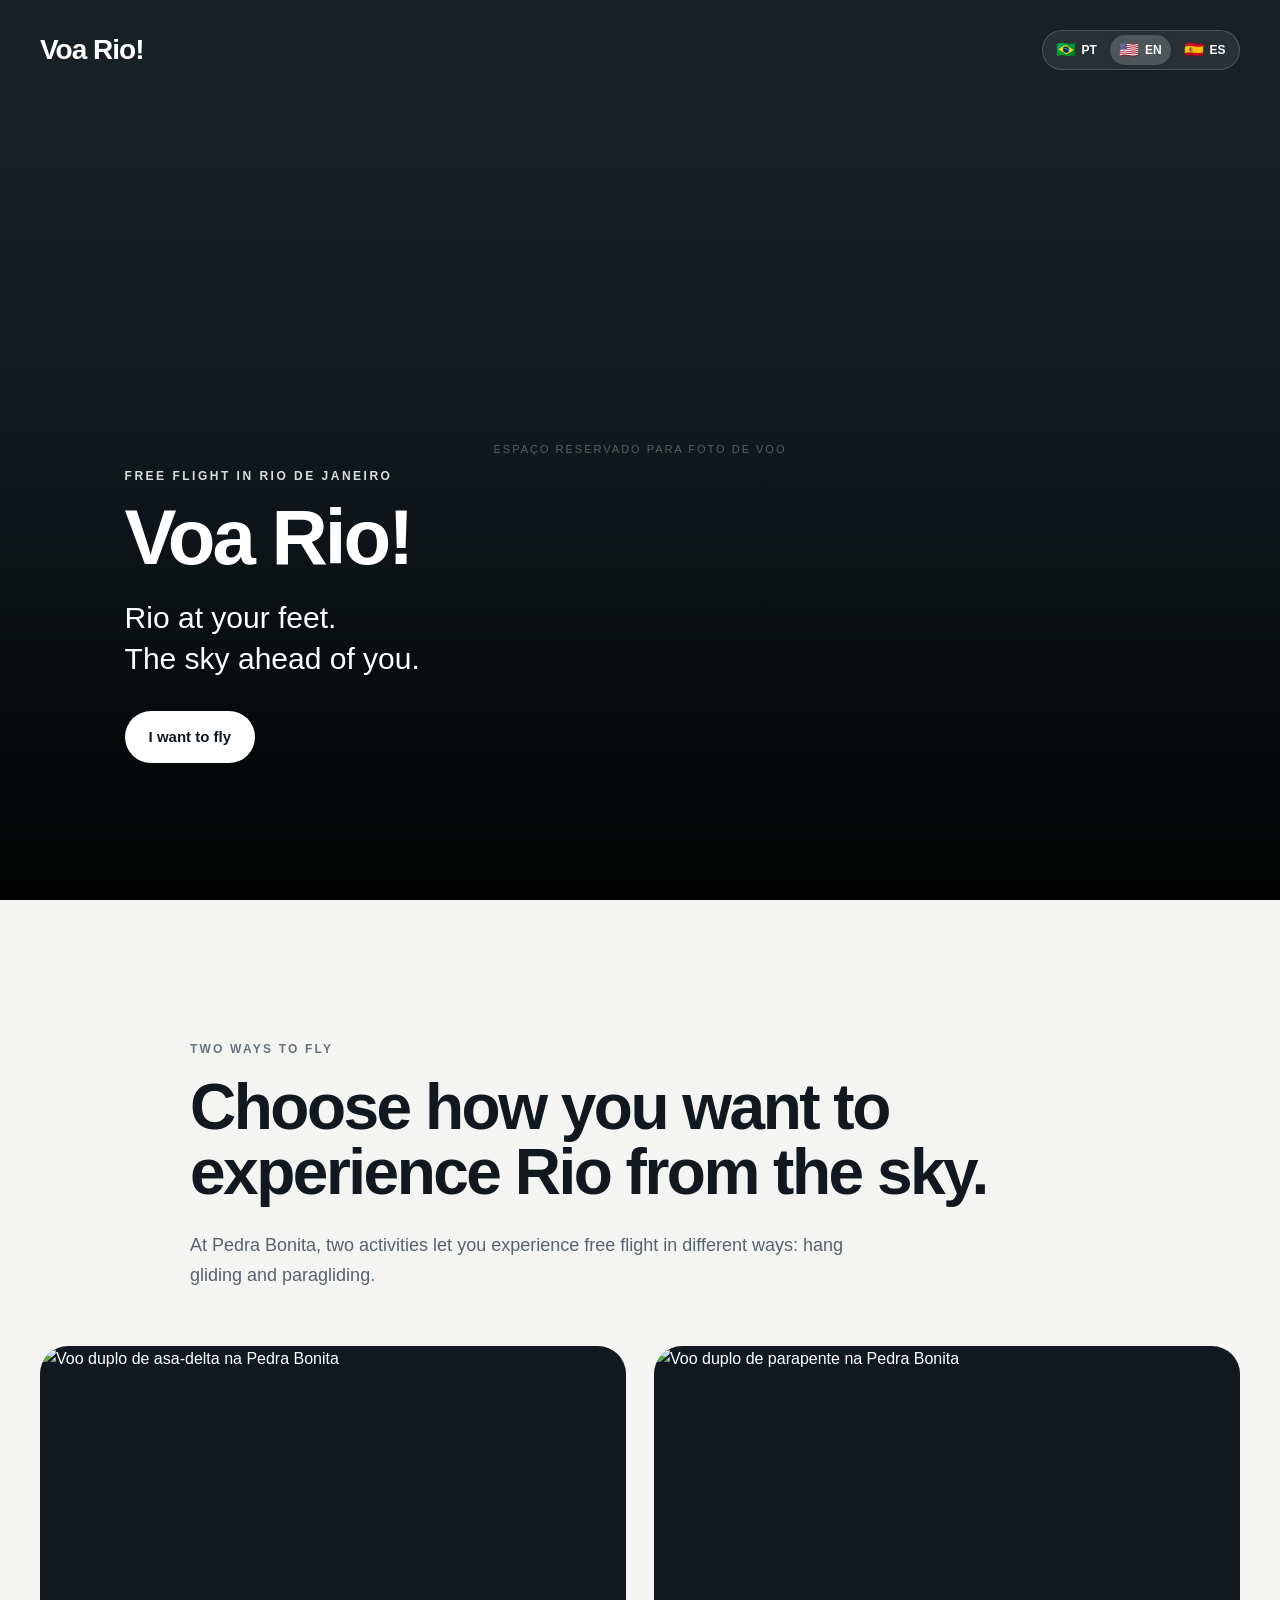
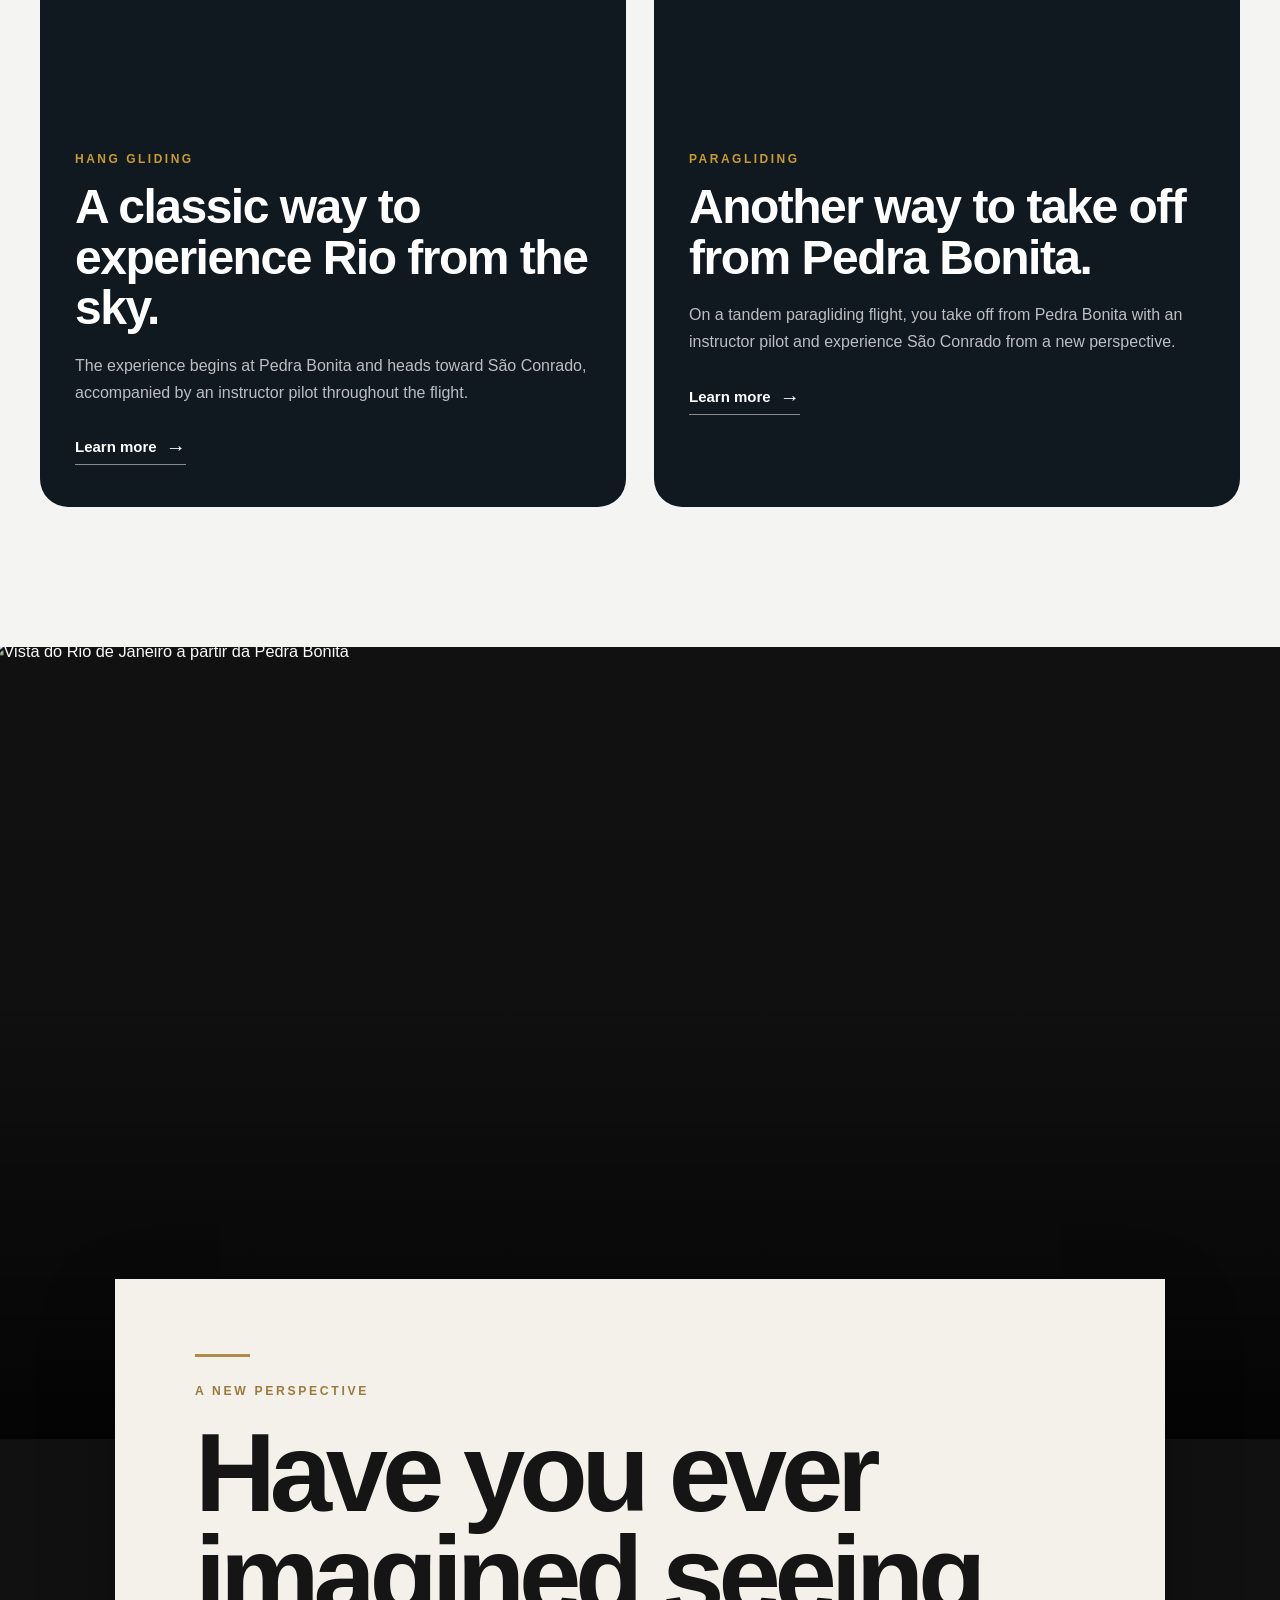
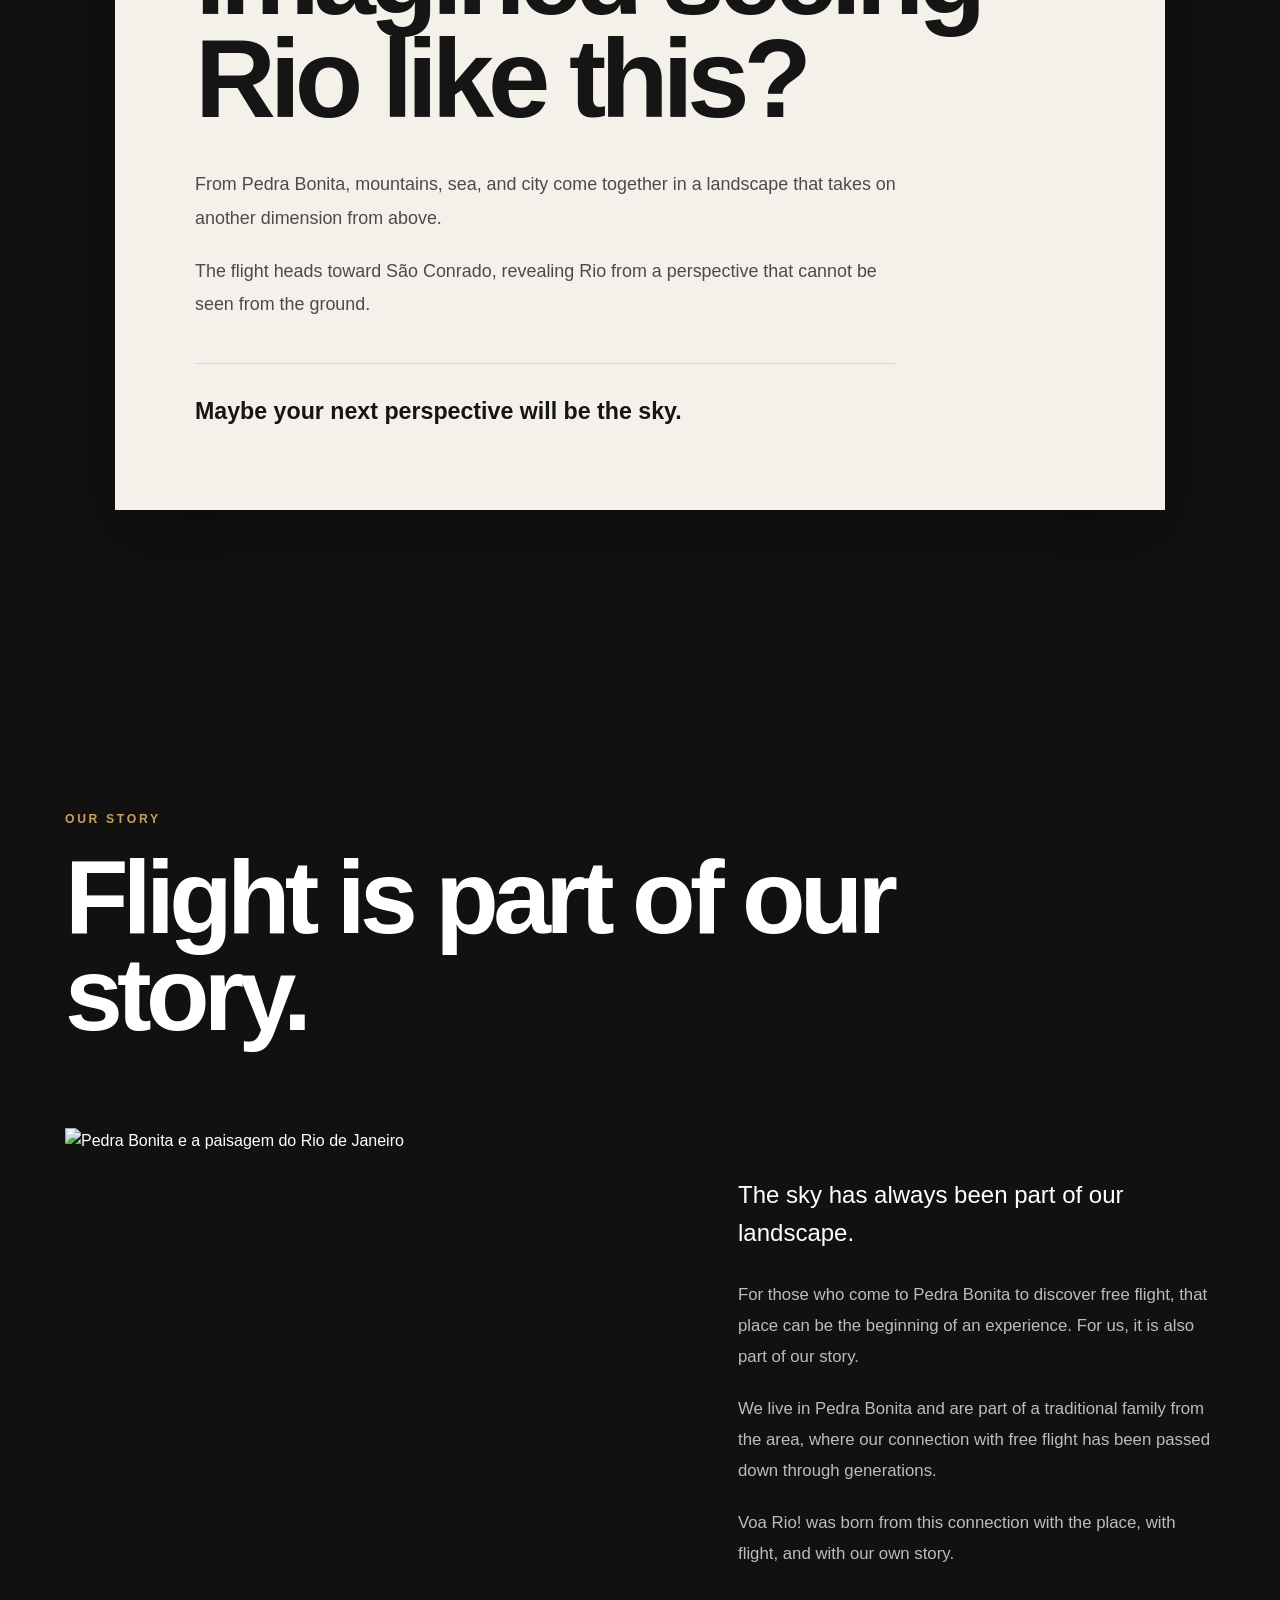
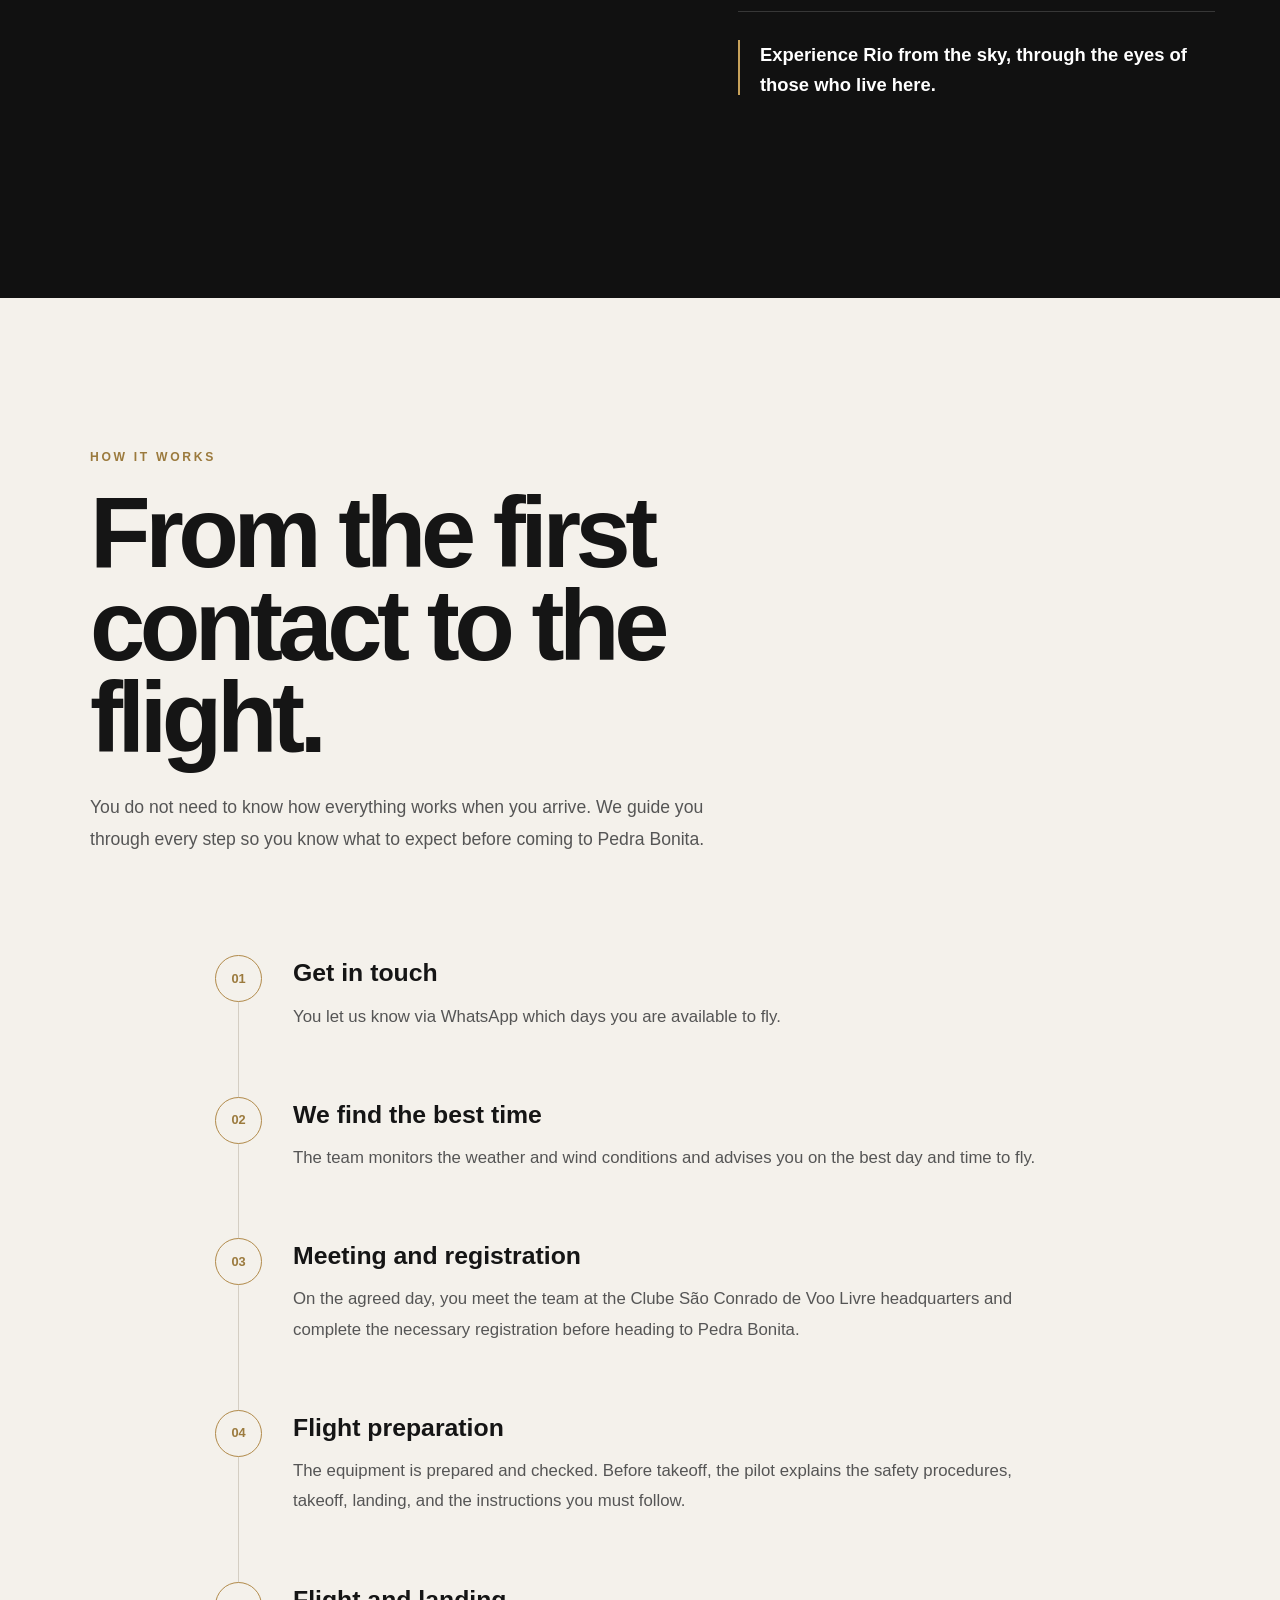
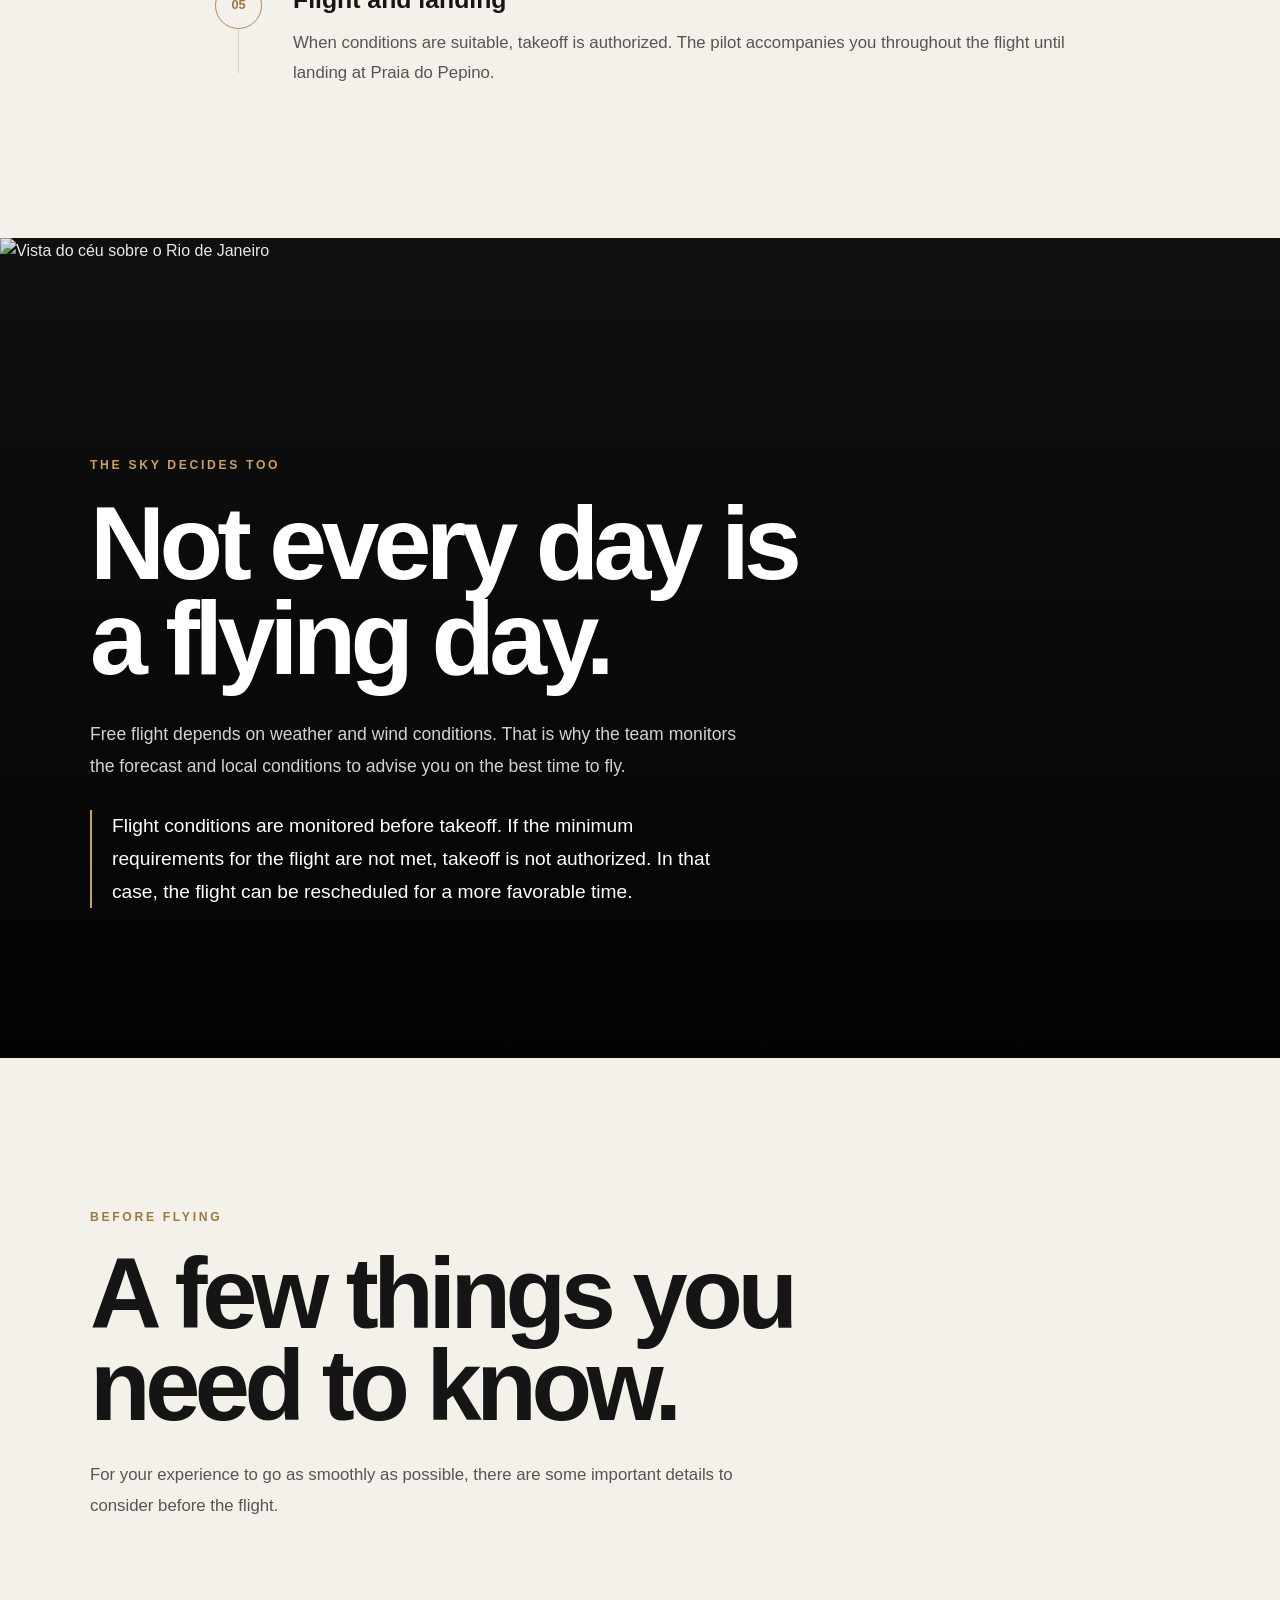
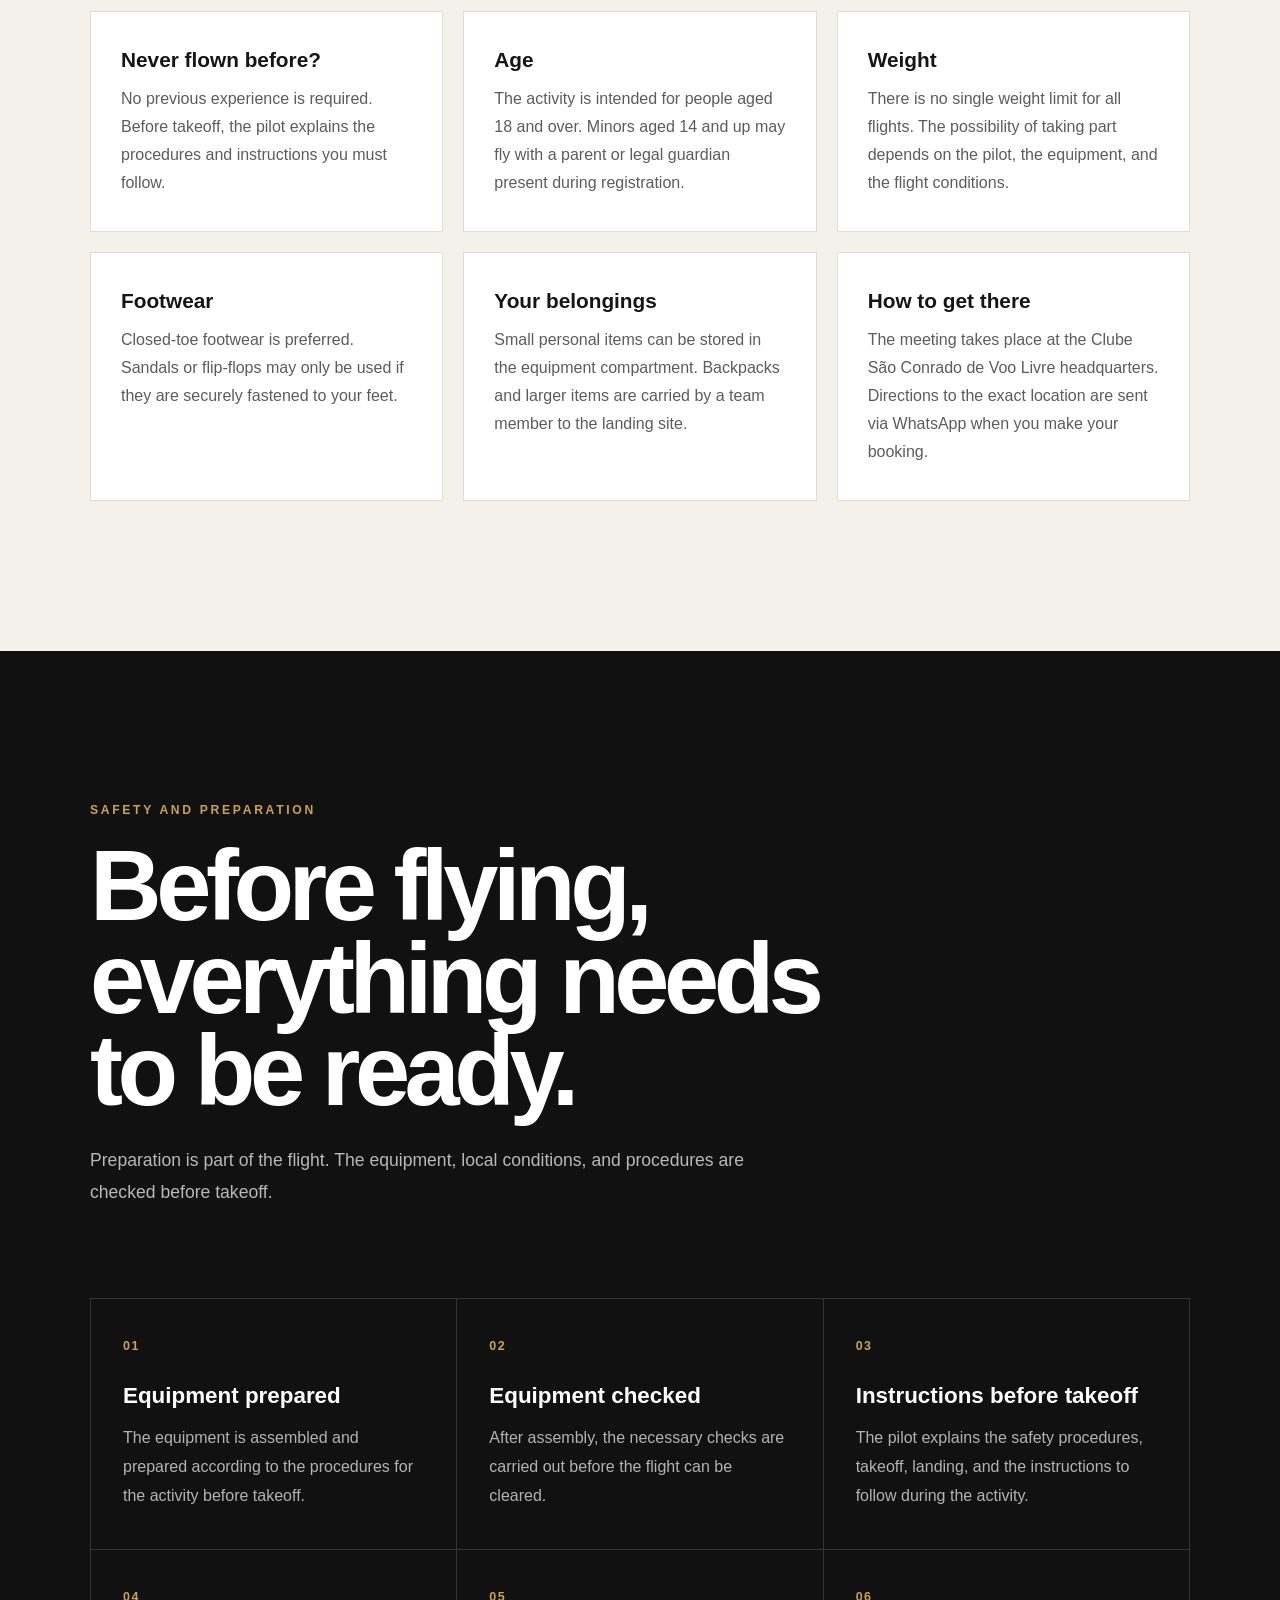
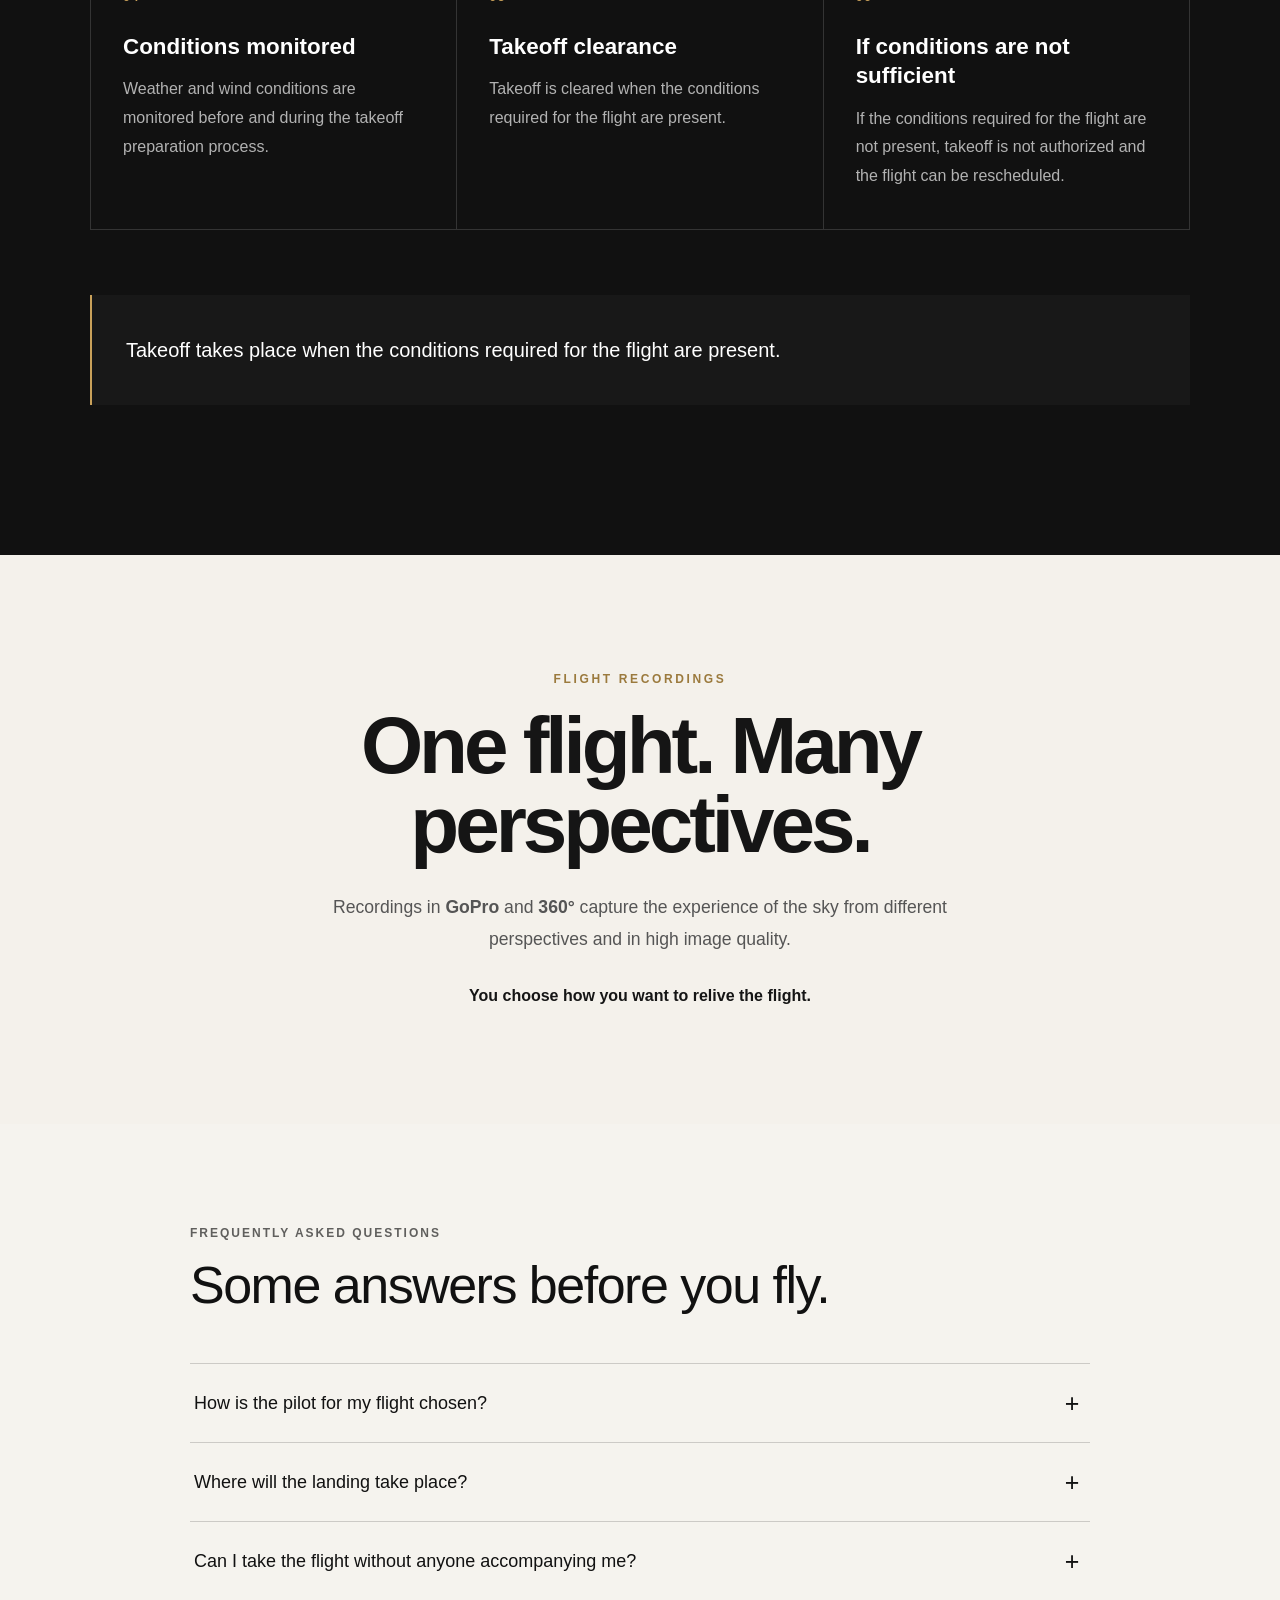
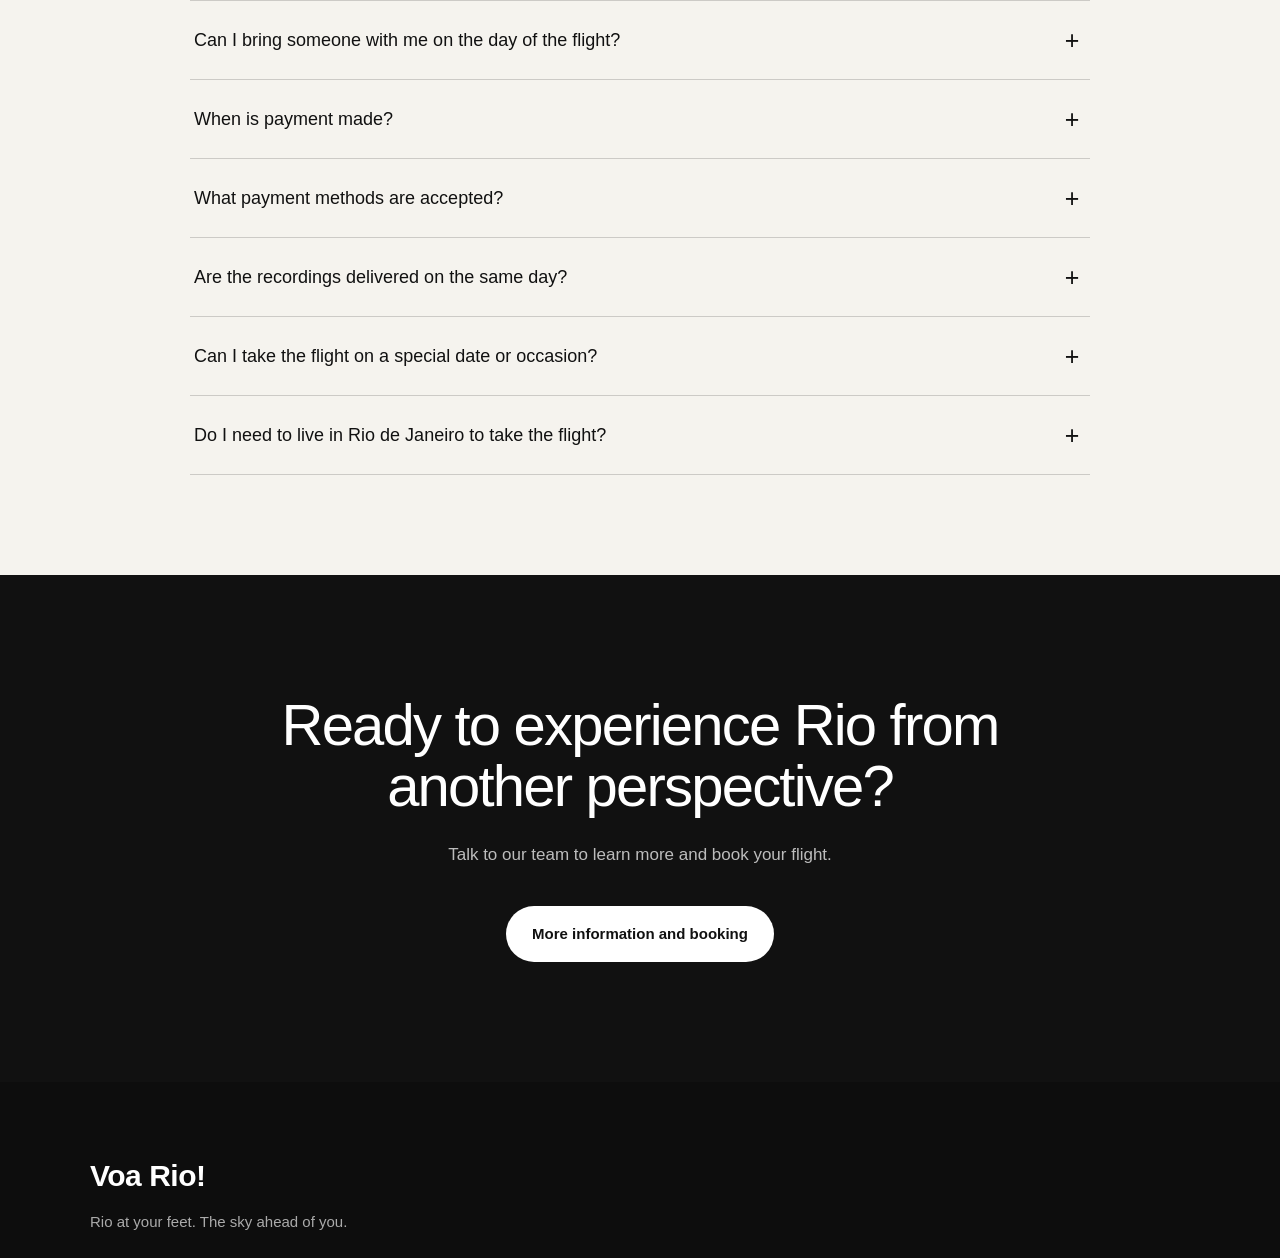
==== en/index.html @ d5f86209 "Rename index.html to en/index.html" ====
<!DOCTYPE html>

<html lang="en">
<head>
<meta charset="utf-8"/>
<meta content="width=device-width, initial-scale=1.0" name="viewport"/>
<meta content="Voa Rio! — Rio at your feet. The sky ahead of you." name="description"/>
<meta content="#0b1118" name="theme-color"/>
<title>Voa Rio! | Rio at your feet. The sky ahead of you.</title>
<link href="../style.css" rel="stylesheet"/>
</head>
<body>
<!-- ==============================
         CABEÇALHO
    ============================== -->
<header class="cabecalho">
<div class="cabecalho-conteudo">
<a class="logo" href="#inicio">
        Voa Rio!
    </a>
<div class="seletor-idioma">
<button data-idioma="pt" type="button">
<span class="bandeira">🇧🇷</span>
<span>PT</span>
</button>
<button data-idioma="en" type="button">
<span class="bandeira">🇺🇸</span>
<span>EN</span>
</button>
<button data-idioma="es" type="button">
<span class="bandeira">🇪🇸</span>
<span>ES</span>
</button>
</div>
</div>
</header>
<!-- ==============================
         ABERTURA
    ============================== -->
<main>
<section class="hero" id="inicio">
<div class="hero-conteudo">
<p class="hero-rotulo">
                    Free flight in Rio de Janeiro
                </p>
<h1 class="hero-titulo">
                    Voa Rio!
                </h1>
<p class="hero-slogan">
                    Rio at your feet.<br/>
                    The sky ahead of you.
                </p>
<a class="botao-hero" href="https://wa.me/5521975899356?text=Hello%21+I+have+some+questions+about+Voa+Rio%21+flights+and+would+like+to+learn+more+or+book+my+flight.">
                    I want to fly
                </a>
</div>
</section>
<!-- ==============================
             MODALIDADES
        ============================== -->
<section class="modalidades" id="modalidades">
<div class="modalidades-introducao">
<p class="modalidades-rotulo">
                    Two ways to fly
                </p>
<h2 class="modalidades-titulo">
                    Choose how you want to experience Rio from the sky.
                </h2>
<p class="modalidades-texto">
                    At Pedra Bonita, two activities let you experience free flight in different ways: hang gliding and paragliding.
                </p>
</div>
<div class="modalidades-lista">
<!-- ==========================
                     CARD ASA-DELTA
                =========================== -->
<article class="modalidade modalidade-asa">
<div class="modalidade-imagem">
<img alt="Voo duplo de asa-delta na Pedra Bonita" src="../asa-delta.jpg"/>
</div>
<div class="modalidade-conteudo">
<p class="modalidade-rotulo">
                            Hang gliding
                        </p>
<h3>
                            A classic way to experience Rio from the sky.
                        </h3>
<p>
                            The experience begins at Pedra Bonita and heads toward São Conrado, accompanied by an instructor pilot throughout the flight.
                        </p>
<a class="modalidade-link" href="asa-delta.html">
                            Learn more
                            <span>→</span>
</a>
</div>
</article>
<!-- ==========================
                     CARD PARAPENTE
                =========================== -->
<article class="modalidade modalidade-parapente">
<div class="modalidade-imagem">
<img alt="Voo duplo de parapente na Pedra Bonita" src="../parapente.jpg"/>
</div>
<div class="modalidade-conteudo">
<p class="modalidade-rotulo">
                            Paragliding
                        </p>
<h3>
                            Another way to take off from Pedra Bonita.
                        </h3>
<p>
                            On a tandem paragliding flight, you take off from Pedra Bonita with an instructor pilot and experience São Conrado from a new perspective.
                        </p>
<a class="modalidade-link" href="parapente.html">
                            Learn more
                            <span>→</span>
</a>
</div>
</article>
</div>
</section>
<!-- ==============================
             ESTILO — MODALIDADES
        ============================== -->
</main>
<!-- BLOCO 3 — UMA NOVA PERSPECTIVA -->
<section class="perspectiva" id="perspectiva">
<div class="perspectiva-imagem">
<img alt="Vista do Rio de Janeiro a partir da Pedra Bonita" src="../perspectiva.jpg"/>
</div>
<div class="perspectiva-conteudo">
<div class="perspectiva-linha"></div>
<span class="perspectiva-rotulo">
      A new perspective
    </span>
<h2 class="perspectiva-titulo">
      Have you ever imagined seeing Rio like this?
    </h2>
<p class="perspectiva-texto">
      From Pedra Bonita, mountains, sea, and city come together in a landscape that takes on another dimension from above.
    </p>
<p class="perspectiva-texto">
      The flight heads toward São Conrado, revealing Rio from a perspective that cannot be seen from the ground.
    </p>
<p class="perspectiva-destaque">
      Maybe your next perspective will be the sky.
    </p>
</div>
</section>
<!-- BLOCO 4 — NOSSA HISTÓRIA -->
<section class="historia" id="historia">
<div class="historia-conteudo">
<div class="historia-topo">
<span class="historia-rotulo">
        Our story
      </span>
<h2 class="historia-titulo">
        Flight is part of our story.
      </h2>
</div>
<div class="historia-corpo">
<div class="historia-imagem">
<img alt="Pedra Bonita e a paisagem do Rio de Janeiro" src="../historia.jpg"/>
</div>
<div class="historia-texto">
<p class="historia-abertura">
          The sky has always been part of our landscape.
        </p>
<p class="historia-paragrafo">
          For those who come to Pedra Bonita to discover free flight, that place can be the beginning of an experience. For us, it is also part of our story.
        </p>
<p class="historia-paragrafo">
          We live in Pedra Bonita and are part of a traditional family from the area, where our connection with free flight has been passed down through generations.
        </p>
<p class="historia-paragrafo">
          Voa Rio! was born from this connection with the place, with flight, and with our own story.
        </p>
<p class="historia-assinatura">
          Experience Rio from the sky, through the eyes of those who live here.
        </p>
</div>
</div>
</div>
</section>
<!-- BLOCO 5 — COMO FUNCIONA -->
<section class="processo" id="como-funciona">
<div class="processo-conteudo">
<div class="processo-topo">
<span class="processo-rotulo">
        How it works
      </span>
<h2 class="processo-titulo">
        From the first contact to the flight.
      </h2>
<p class="processo-introducao">
        You do not need to know how everything works when you arrive. We guide you through every step so you know what to expect before coming to Pedra Bonita.
      </p>
</div>
<div class="processo-lista">
<div class="processo-etapa">
<div class="processo-numero">
          01
        </div>
<div>
<h3 class="processo-etapa-titulo">
            Get in touch
          </h3>
<p class="processo-etapa-texto">
            You let us know via WhatsApp which days you are available to fly.
          </p>
</div>
</div>
<div class="processo-etapa">
<div class="processo-numero">
          02
        </div>
<div>
<h3 class="processo-etapa-titulo">
            We find the best time
          </h3>
<p class="processo-etapa-texto">
            The team monitors the weather and wind conditions and advises you on the best day and time to fly.
          </p>
</div>
</div>
<div class="processo-etapa">
<div class="processo-numero">
          03
        </div>
<div>
<h3 class="processo-etapa-titulo">
            Meeting and registration
          </h3>
<p class="processo-etapa-texto">
            On the agreed day, you meet the team at the Clube São Conrado de Voo Livre headquarters and complete the necessary registration before heading to Pedra Bonita.
          </p>
</div>
</div>
<div class="processo-etapa">
<div class="processo-numero">
          04
        </div>
<div>
<h3 class="processo-etapa-titulo">
            Flight preparation
          </h3>
<p class="processo-etapa-texto">
            The equipment is prepared and checked. Before takeoff, the pilot explains the safety procedures, takeoff, landing, and the instructions you must follow.
          </p>
</div>
</div>
<div class="processo-etapa">
<div class="processo-numero">
          05
        </div>
<div>
<h3 class="processo-etapa-titulo">
            Flight and landing
          </h3>
<p class="processo-etapa-texto">
            When conditions are suitable, takeoff is authorized. The pilot accompanies you throughout the flight until landing at Praia do Pepino.
          </p>
</div>
</div>
</div>
</div>
</section>
<!-- BLOCO 6 — O CÉU TAMBÉM DECIDE -->
<section class="ceu" id="ceu">
<img alt="Vista do céu sobre o Rio de Janeiro" class="ceu-imagem" src="../ceu.jpg"/>
<div class="ceu-conteudo">
<span class="ceu-rotulo">
      The sky decides too
    </span>
<h2 class="ceu-titulo">
      Not every day is a flying day.
    </h2>
<p class="ceu-texto">
      Free flight depends on weather and wind conditions. That is why the team monitors the forecast and local conditions to advise you on the best time to fly.
    </p>
<p class="ceu-destaque">
      Flight conditions are monitored before takeoff. If the minimum requirements for the flight are not met, takeoff is not authorized. In that case, the flight can be rescheduled for a more favorable time.
    </p>
</div>
</section>
<!-- BLOCO 7 — ANTES DE VOAR -->
<section class="antes-voar" id="antes-de-voar">
<div class="antes-voar-conteudo">
<div class="antes-voar-topo">
<span class="antes-voar-rotulo">
        Before flying
      </span>
<h2 class="antes-voar-titulo">
        A few things you need to know.
      </h2>
<p class="antes-voar-introducao">
        For your experience to go as smoothly as possible, there are some important details to consider before the flight.
      </p>
</div>
<div class="antes-voar-grid">
<div class="antes-voar-item">
<h3 class="antes-voar-item-titulo">
          Never flown before?
        </h3>
<p class="antes-voar-item-texto">
          No previous experience is required. Before takeoff, the pilot explains the procedures and instructions you must follow.
        </p>
</div>
<div class="antes-voar-item">
<h3 class="antes-voar-item-titulo">
          Age
        </h3>
<p class="antes-voar-item-texto">
          The activity is intended for people aged 18 and over. Minors aged 14 and up may fly with a parent or legal guardian present during registration.
        </p>
</div>
<div class="antes-voar-item">
<h3 class="antes-voar-item-titulo">
          Weight
        </h3>
<p class="antes-voar-item-texto">
          There is no single weight limit for all flights. The possibility of taking part depends on the pilot, the equipment, and the flight conditions.
        </p>
</div>
<div class="antes-voar-item">
<h3 class="antes-voar-item-titulo">
          Footwear
        </h3>
<p class="antes-voar-item-texto">
          Closed-toe footwear is preferred. Sandals or flip-flops may only be used if they are securely fastened to your feet.
        </p>
</div>
<div class="antes-voar-item">
<h3 class="antes-voar-item-titulo">
          Your belongings
        </h3>
<p class="antes-voar-item-texto">
          Small personal items can be stored in the equipment compartment. Backpacks and larger items are carried by a team member to the landing site.
        </p>
</div>
<div class="antes-voar-item">
<h3 class="antes-voar-item-titulo">
          How to get there
        </h3>
<p class="antes-voar-item-texto">
          The meeting takes place at the Clube São Conrado de Voo Livre headquarters. Directions to the exact location are sent via WhatsApp when you make your booking.
        </p>
</div>
</div>
</div>
</section>
<!-- BLOCO 8 — SEGURANÇA E PREPARAÇÃO -->
<section class="seguranca" id="seguranca">
<div class="seguranca-conteudo">
<div class="seguranca-topo">
<span class="seguranca-rotulo">
        Safety and preparation
      </span>
<h2 class="seguranca-titulo">
        Before flying, everything needs to be ready.
      </h2>
<p class="seguranca-introducao">
        Preparation is part of the flight. The equipment, local conditions, and procedures are checked before takeoff.
      </p>
</div>
<div class="seguranca-grid">
<div class="seguranca-item">
<span class="seguranca-numero">
          01
        </span>
<h3 class="seguranca-item-titulo">
          Equipment prepared
        </h3>
<p class="seguranca-item-texto">
          The equipment is assembled and prepared according to the procedures for the activity before takeoff.
        </p>
</div>
<div class="seguranca-item">
<span class="seguranca-numero">
          02
        </span>
<h3 class="seguranca-item-titulo">
          Equipment checked
        </h3>
<p class="seguranca-item-texto">
          After assembly, the necessary checks are carried out before the flight can be cleared.
        </p>
</div>
<div class="seguranca-item">
<span class="seguranca-numero">
          03
        </span>
<h3 class="seguranca-item-titulo">
          Instructions before takeoff
        </h3>
<p class="seguranca-item-texto">
          The pilot explains the safety procedures, takeoff, landing, and the instructions to follow during the activity.
        </p>
</div>
<div class="seguranca-item">
<span class="seguranca-numero">
          04
        </span>
<h3 class="seguranca-item-titulo">
          Conditions monitored
        </h3>
<p class="seguranca-item-texto">
          Weather and wind conditions are monitored before and during the takeoff preparation process.
        </p>
</div>
<div class="seguranca-item">
<span class="seguranca-numero">
          05
        </span>
<h3 class="seguranca-item-titulo">
          Takeoff clearance
        </h3>
<p class="seguranca-item-texto">
          Takeoff is cleared when the conditions required for the flight are present.
        </p>
</div>
<div class="seguranca-item">
<span class="seguranca-numero">
          06
        </span>
<h3 class="seguranca-item-titulo">
          If conditions are not sufficient
        </h3>
<p class="seguranca-item-texto">
          If the conditions required for the flight are not present, takeoff is not authorized and the flight can be rescheduled.
        </p>
</div>
</div>
<div class="seguranca-destaque">
<p>
        Takeoff takes place when the conditions required for the flight are present.
      </p>
</div>
</div>
</section>
<!-- BLOCO 9 — REGISTROS DO VOO -->
<section class="registro" id="registros">
<div class="registro-conteudo">
<span class="registro-rotulo">
      Flight recordings
    </span>
<h2 class="registro-titulo">
      One flight. Many perspectives.
    </h2>
<p class="registro-texto">
      Recordings in <strong>GoPro</strong> and <strong>360°</strong>
      capture the experience of the sky from different perspectives and in high image quality.
    </p>
<p class="registro-destaque">
      You choose how you want to relive the flight.
    </p>
</div>
</section>
<!-- BLOCO 10 — PERGUNTAS FREQUENTES -->
<section class="faq" id="faq">
<div class="faq-conteudo">
<p class="secao-etiqueta">Frequently asked questions</p>
<h2>Some answers before you fly.</h2>
<div class="faq-lista">
<div class="faq-item">
<button class="faq-pergunta" type="button">
<span>How is the pilot for my flight chosen?</span>
<span class="faq-icone">+</span>
</button>
<div class="faq-resposta">
<p>
                        The pilot is assigned according to availability for the chosen date and time.
                    </p>
</div>
</div>
<div class="faq-item">
<button class="faq-pergunta" type="button">
<span>Where will the landing take place?</span>
<span class="faq-icone">+</span>
</button>
<div class="faq-resposta">
<p>
                        The official landing site is Praia do Pepino.
                    </p>
</div>
</div>
<div class="faq-item">
<button class="faq-pergunta" type="button">
<span>Can I take the flight without anyone accompanying me?</span>
<span class="faq-icone">+</span>
</button>
<div class="faq-resposta">
<p>
                        Yes. The tandem flight is carried out exclusively by the pilot and the passenger.
                    </p>
</div>
</div>
<div class="faq-item">
<button class="faq-pergunta" type="button">
<span>Can I bring someone with me on the day of the flight?</span>
<span class="faq-icone">+</span>
</button>
<div class="faq-resposta">
<p>
                        Yes. The person accompanying you may go with you to the free-flight launch ramp. After takeoff, they can return accompanied by a team member.
                    </p>
</div>
</div>
<div class="faq-item">
<button class="faq-pergunta" type="button">
<span>When is payment made?</span>
<span class="faq-icone">+</span>
</button>
<div class="faq-resposta">
<p>
                        Payment is made after the flight.
                    </p>
</div>
</div>
<div class="faq-item">
<button class="faq-pergunta" type="button">
<span>What payment methods are accepted?</span>
<span class="faq-icone">+</span>
</button>
<div class="faq-resposta">
<p>
                        We accept Pix, cash, and credit or debit cards.
                    </p>
</div>
</div>
<div class="faq-item">
<button class="faq-pergunta" type="button">
<span>Are the recordings delivered on the same day?</span>
<span class="faq-icone">+</span>
</button>
<div class="faq-resposta">
<p>
                        Yes. Shortly after landing, the available recordings are presented so you can watch them and choose which ones you would like to take with you.
                    </p>
</div>
</div>
<div class="faq-item">
<button class="faq-pergunta" type="button">
<span>Can I take the flight on a special date or occasion?</span>
<span class="faq-icone">+</span>
</button>
<div class="faq-resposta">
<p>
                        Yes. The flight can be taken on any day when conditions are favorable for the activity.
                    </p>
</div>
</div>
<div class="faq-item">
<button class="faq-pergunta" type="button">
<span>Do I need to live in Rio de Janeiro to take the flight?</span>
<span class="faq-icone">+</span>
</button>
<div class="faq-resposta">
<p>
                        No. Voa Rio! welcomes people from other cities, states, and other countries as well.
                    </p>
</div>
</div>
</div>
</div>
</section>
<script>

/* ========================================
   FAQ — ABRIR E FECHAR
======================================== */

document.addEventListener("DOMContentLoaded", function () {

    const perguntas = document.querySelectorAll(".faq-pergunta");

    perguntas.forEach(function (pergunta) {

        pergunta.addEventListener("click", function () {

            const item = this.closest(".faq-item");
            const resposta = item.querySelector(".faq-resposta");

            const estavaAberto = item.classList.contains("aberto");


            /* Fecha todos */

            document.querySelectorAll(".faq-item").forEach(function (outroItem) {

                outroItem.classList.remove("aberto");

                const outraResposta =
                    outroItem.querySelector(".faq-resposta");

                outraResposta.style.maxHeight = "0px";
                outraResposta.style.opacity = "0";
                outraResposta.style.paddingBottom = "0px";

            });


            /* Abre somente se estava fechado */

            if (!estavaAberto) {

                item.classList.add("aberto");

                resposta.style.maxHeight =
                    resposta.scrollHeight + "px";

                resposta.style.opacity = "1";

                resposta.style.paddingBottom = "26px";

            }

        });

    });

});

</script>
<!-- BLOCO 11 — CHAMADA FINAL -->
<section class="cta-final">
<div class="cta-final-conteudo">
<h2>
            Ready to experience Rio from another perspective?
        </h2>
<p>
            Talk to our team to learn more and book your flight.
        </p>
<a class="chamada-botao" href="https://wa.me/5521975899356?text=Hello%21+I+have+some+questions+about+Voa+Rio%21+flights+and+would+like+to+learn+more+or+book+my+flight." rel="noopener noreferrer" target="_blank">
            More information and booking
        </a>
</div>
</section>
<!-- RODAPÉ -->
<footer class="rodape">
<div class="rodape-conteudo">
<div class="rodape-marca">
<h2>Voa Rio!</h2>
<p>Rio at your feet. The sky ahead of you.</p>
</div>
</div>
</footer>
<!-- ABA FLUTUANTE DO WHATSAPP -->
<a aria-label="Fale conosco pelo WhatsApp" class="whatsapp-flutuante" href="https://wa.me/5521975899356?text=Hello%21+I+have+some+questions+about+Voa+Rio%21+flights+and+would+like+to+learn+more+or+book+my+flight." rel="noopener noreferrer" target="_blank">
<svg aria-hidden="true" viewbox="0 0 24 24">
<path d="M20.52 3.48A11.87 11.87 0 0 0 12.06 0C5.5 0 .16 5.34.16 11.9c0 2.1.55 4.15 1.6 5.96L.05 24l6.28-1.65a11.9 11.9 0 0 0 5.73 1.46h.01c6.56 0 11.9-5.34 11.9-11.9 0-3.18-1.24-6.17-3.45-8.43ZM12.06 21.8h-.01a9.9 9.9 0 0 1-5.05-1.38l-.36-.21-3.73.98 1-3.64-.23-.37a9.9 9.9 0 0 1-1.52-5.28C2.16 6.44 6.6 2 12.06 2a9.87 9.87 0 0 1 7.03 2.92 9.88 9.88 0 0 1 2.91 7.04c0 5.46-4.44 9.9-9.94 9.9Zm5.43-7.42c-.3-.15-1.77-.87-2.05-.97-.28-.1-.48-.15-.68.15-.2.3-.78.97-.96 1.17-.18.2-.35.22-.65.07-.3-.15-1.25-.46-2.39-1.48-.88-.79-1.48-1.76-1.65-2.06-.17-.3-.02-.46.13-.61.14-.14.3-.35.45-.52.15-.18.2-.3.3-.5.1-.2.05-.37-.02-.52-.07-.15-.68-1.63-.93-2.23-.25-.6-.5-.52-.68-.53h-.58c-.2 0-.52.07-.8.37-.28.3-1.05 1.03-1.05 2.5s1.08 2.9 1.23 3.1c.15.2 2.12 3.24 5.14 4.55.72.31 1.28.5 1.72.64.72.23 1.37.2 1.89.12.58-.09 1.77-.72 2.02-1.42.25-.7.25-1.3.18-1.42-.07-.12-.27-.2-.57-.35Z"></path>
</svg>
<span>Contact us</span>
</a>
<script>
document.addEventListener("DOMContentLoaded", function () {

  const abaWhatsApp = document.querySelector(".whatsapp-flutuante");

  const botoesWhatsApp = document.querySelectorAll(
    ".botao-cabecalho, .botao-hero, .chamada-botao"
  );

  if (!abaWhatsApp || !botoesWhatsApp.length) {
    return;
  }

  const elementosVisiveis = new Set();

  const observador = new IntersectionObserver(
    function (entradas) {

      entradas.forEach(function (entrada) {

        if (entrada.isIntersecting) {
          elementosVisiveis.add(entrada.target);
        } else {
          elementosVisiveis.delete(entrada.target);
        }

      });

      if (elementosVisiveis.size > 0) {
        abaWhatsApp.classList.add("oculta");
      } else {
        abaWhatsApp.classList.remove("oculta");
      }

    },
    {
      threshold: 0.15
    }
  );

  botoesWhatsApp.forEach(function (botao) {
    observador.observe(botao);
  });

});
</script>
<script src="../js/idioma.js"></script>
</body>
</html>
---- style.css ----
/* ===== CSS extraído de index-original.html — <style> #1 ===== */


        /* ==============================
           CONFIGURAÇÕES GERAIS
        ============================== */

        * {
            margin: 0;
            padding: 0;
            box-sizing: border-box;
        }


        html {
            scroll-behavior: smooth;
        }


        body {
            margin: 0;

            background: #0b1118;

            color: #ffffff;

            font-family:
                Arial,
                Helvetica,
                sans-serif;
        }


        a {
            color: inherit;
            text-decoration: none;
        }


        /* ==============================
           CABEÇALHO
        ============================== */

        .cabecalho {
            position: absolute;

            top: 0;
            left: 0;

            width: 100%;

            padding: 22px 20px;

            z-index: 20;
        }


        .cabecalho-conteudo {
            width: 100%;

            max-width: 1200px;

            margin: 0 auto;

            display: flex;

            align-items: center;

            justify-content: space-between;
        }

        .seletor-idioma {
    display: flex;
    align-items: center;
    gap: 4px;
    padding: 4px;
    border: 1px solid rgba(255, 255, 255, 0.18);
    border-radius: 999px;
    background: rgba(255, 255, 255, 0.08);
    backdrop-filter: blur(10px);
}

.seletor-idioma button {
    display: inline-flex;
    align-items: center;
    justify-content: center;
    gap: 6px;
    border: none;
    background: transparent;
    color: #ffffff;
    padding: 7px 9px;
    border-radius: 999px;
    font-size: 12px;
    font-weight: 700;
    cursor: pointer;
    transition:
        background 0.2s ease,
        transform 0.2s ease;
}

.seletor-idioma button:hover {
    background: rgba(255, 255, 255, 0.14);
    transform: translateY(-1px);
}

.seletor-idioma .bandeira {
    font-size: 16px;
    line-height: 1;
}

.seletor-idioma .idioma-ativo {
    background: rgba(255, 255, 255, 0.18);
    box-shadow: 0 2px 10px rgba(0, 0, 0, 0.12);
}
        
        .logo {
            font-size: 26px;

            font-weight: 700;

            letter-spacing: -1px;

            color: #ffffff;
        }


        .botao-cabecalho {
            display: inline-flex;

            align-items: center;

            justify-content: center;

            min-height: 48px;

            padding: 0 21px;

            border-radius: 999px;

            background: #ffffff;

            color: #101820;

            font-size: 14px;

            font-weight: 700;
        }


        /* ==============================
           HERO
        ============================== */

        .hero {
            position: relative;

            min-height: 100vh;
            min-height: 100svh;

            display: flex;

            align-items: flex-end;

            overflow: hidden;

            background:
                linear-gradient(
                    to bottom,
                    rgba(7, 15, 23, 0.15),
                    rgba(7, 15, 23, 0.25) 40%,
                    rgba(7, 15, 23, 0.92) 100%
                ),
                url("hero.jpg")
                center center
                / cover
                no-repeat;
        }


        .hero-conteudo {
            position: relative;

            z-index: 5;

            width: 100%;

            max-width: 1200px;

            margin: 0 auto;

            padding:
                0
                20px
                70px;

            color: #ffffff;
        }


        .hero-rotulo {
            margin-bottom: 15px;

            color: rgba(255, 255, 255, 0.85);

            font-size: 12px;

            font-weight: 700;

            letter-spacing: 2.5px;

            text-transform: uppercase;
        }


        .hero-titulo {
            max-width: 850px;

            margin-bottom: 25px;

            color: #ffffff;

            font-size:
                clamp(
                    54px,
                    15vw,
                    105px
                );

            font-weight: 700;

            line-height: 0.9;

            letter-spacing: -5px;
        }


        .hero-slogan {
            max-width: 600px;

            margin-bottom: 32px;

            color: #ffffff;

            font-size:
                clamp(
                    21px,
                    5.5vw,
                    30px
                );

            font-weight: 400;

            line-height: 1.35;
        }


        .botao-hero {
            display: inline-flex;

            align-items: center;

            justify-content: center;

            min-height: 52px;

            padding: 0 24px;

            border-radius: 999px;

            background: #ffffff;

            color: #101820;

            font-size: 15px;

            font-weight: 700;
        }


        /* ==============================
           TELAS MAIORES
        ============================== */

        @media (min-width: 768px) {

            .cabecalho {
                padding:
                    28px
                    35px;
            }


            .hero-conteudo {
                padding:
                    0
                    35px
                    95px;
            }


            .logo {
                font-size: 28px;
            }


            .botao-cabecalho {
                min-height: 50px;

                padding:
                    0
                    23px;
            }

        }

    
/* ===== CSS extraído de index-original.html — <style> #2 ===== */


            .modalidades {
                padding: 95px 20px;

                background: #f4f5f3;

                color: #111820;
            }


            .modalidades-introducao {
                width: 100%;

                max-width: 900px;

                margin: 0 auto 55px;
            }


            .modalidades-rotulo {
                margin-bottom: 16px;

                color: #68737c;

                font-size: 12px;

                font-weight: 700;

                letter-spacing: 2.2px;

                text-transform: uppercase;
            }


            .modalidades-titulo {
                max-width: 850px;

                margin-bottom: 24px;

                font-size:
                    clamp(
                        35px,
                        8vw,
                        64px
                    );

                line-height: 1.02;

                letter-spacing: -2.5px;
            }


            .modalidades-texto {
                max-width: 680px;

                color: #59636c;

                font-size: 18px;

                line-height: 1.7;
            }


            /* ==========================
               LISTA DE CARDS
            =========================== */

            .modalidades-lista {
                width: 100%;

                max-width: 1200px;

                margin: 0 auto;

                display: flex;

                flex-direction: column;

                gap: 28px;
            }


            /* ==========================
               CARD
            =========================== */

            .modalidade {
                overflow: hidden;

                border-radius: 28px;

                background: #101820;

                color: #ffffff;
            }


            .modalidade-imagem {
                width: 100%;

                aspect-ratio: 4 / 3;

                overflow: hidden;
            }


            .modalidade-imagem img {
                width: 100%;

                height: 100%;

                object-fit: cover;
            }


            .modalidade-conteudo {
                padding: 32px 25px 35px;
            }


            .modalidade-rotulo {
                margin-bottom: 13px;

                color: #c99b32;

                font-size: 12px;

                font-weight: 700;

                letter-spacing: 2.5px;

                text-transform: uppercase;
            }


            .modalidade-conteudo h3 {
                max-width: 650px;

                margin-bottom: 18px;

                color: #ffffff;

                font-size:
                    clamp(
                        29px,
                        7vw,
                        48px
                    );

                line-height: 1.05;

                letter-spacing: -1.5px;
            }


            .modalidade-conteudo > p:not(.modalidade-rotulo) {
                max-width: 650px;

                margin-bottom: 28px;

                color: rgba(255, 255, 255, 0.72);

                font-size: 16px;

                line-height: 1.7;
            }


            /* ==========================
               LINK
            =========================== */

            .modalidade-link {
                display: inline-flex;

                align-items: center;

                gap: 9px;

                padding-bottom: 5px;

                border-bottom:
                    1px solid
                    rgba(255, 255, 255, 0.5);

                color: #ffffff;

                font-size: 15px;

                font-weight: 700;
            }


            .modalidade-link span {
                font-size: 20px;

                line-height: 1;
            }


            /* ==========================
               TELAS MAIORES
            =========================== */

            @media (min-width: 768px) {

                .modalidades {
                    padding:
                        140px
                        35px;
                }


                .modalidades-lista {
                    display: grid;

                    grid-template-columns:
                        1fr
                        1fr;

                    align-items: stretch;

                    gap: 28px;
                }


                .modalidade-asa
                .modalidade-imagem {
                    aspect-ratio: 16 / 10;
                }


                .modalidade-parapente {
                    margin-top: 0;
                }


                .modalidade-parapente
                .modalidade-imagem {
                    aspect-ratio: 16 / 10;
                }


                .modalidade-conteudo {
                    padding:
                        38px
                        35px
                        42px;
                }

            }

        
/* ===== CSS extraído de index-original.html — <style> #3 ===== */

  .perspectiva {
    position: relative;
    background: #111;
    color: #fff;
    overflow: hidden;
    padding: 0 0 110px;
  }

  .perspectiva-imagem {
    position: relative;
    width: 100%;
    height: 88vh;
    min-height: 600px;
    overflow: hidden;
  }

  .perspectiva-imagem img {
    width: 100%;
    height: 100%;
    object-fit: cover;
    display: block;
    transform: scale(1.02);
  }

  .perspectiva-imagem::after {
    content: "";
    position: absolute;
    inset: 0;
    background:
      linear-gradient(
        to bottom,
        rgba(0, 0, 0, 0.02) 20%,
        rgba(0, 0, 0, 0.08) 45%,
        rgba(0, 0, 0, 0.75) 100%
      );
  }

  .perspectiva-conteudo {
    position: relative;
    z-index: 2;
    width: calc(100% - 32px);
    max-width: 1050px;
    margin: -120px auto 0;
    padding: 48px 28px 55px;
    background: #f4f1eb;
    color: #151515;
    box-shadow: 0 25px 70px rgba(0, 0, 0, 0.28);
  }

  .perspectiva-linha {
    width: 55px;
    height: 3px;
    margin-bottom: 25px;
    background: #b18a4a;
  }

  .perspectiva-rotulo {
    display: block;
    margin-bottom: 20px;
    color: #9b7a3d;
    font-size: 0.76rem;
    font-weight: 700;
    letter-spacing: 0.22em;
    text-transform: uppercase;
  }

  .perspectiva-titulo {
    margin: 0 0 30px;
    max-width: 900px;
    font-size: clamp(3rem, 12vw, 7rem);
    line-height: 0.92;
    letter-spacing: -0.055em;
    font-weight: 600;
  }

  .perspectiva-texto {
    max-width: 720px;
    margin: 0 0 20px;
    color: #4b4b4b;
    font-size: 1.08rem;
    line-height: 1.85;
  }

  .perspectiva-destaque {
    max-width: 700px;
    margin: 42px 0 0;
    padding-top: 30px;
    border-top: 1px solid #d8d2c7;
    color: #151515;
    font-size: 1.3rem;
    line-height: 1.55;
    font-weight: 600;
  }

  @media (min-width: 800px) {

    .perspectiva {
      padding-bottom: 150px;
    }

    .perspectiva-imagem {
      height: 88vh;
      min-height: 720px;
    }

    .perspectiva-conteudo {
      width: calc(100% - 80px);
      margin-top: -160px;
      padding: 75px 80px 80px;
    }

    .perspectiva-titulo {
      margin-bottom: 38px;
    }

    .perspectiva-texto {
      font-size: 1.12rem;
    }

    .perspectiva-destaque {
      font-size: 1.45rem;
    }
  }

/* ===== CSS extraído de index-original.html — <style> #4 ===== */

  .historia {
    background: #111;
    color: #fff;
    padding: 100px 20px 110px;
    overflow: hidden;
  }

  .historia-conteudo {
    max-width: 1150px;
    margin: 0 auto;
  }

  .historia-topo {
    max-width: 850px;
    margin-bottom: 55px;
  }

  .historia-rotulo {
    display: block;
    margin-bottom: 20px;
    color: #c7a15a;
    font-size: 0.76rem;
    font-weight: 700;
    letter-spacing: 0.22em;
    text-transform: uppercase;
  }

  .historia-titulo {
    margin: 0;
    font-size: clamp(3rem, 11vw, 6.5rem);
    line-height: 0.93;
    letter-spacing: -0.055em;
    font-weight: 600;
  }

  .historia-corpo {
    display: grid;
    grid-template-columns: 1fr;
    gap: 45px;
    align-items: start;
  }

  .historia-imagem {
    width: 100%;
    height: 430px;
    overflow: hidden;
  }

  .historia-imagem img {
    width: 100%;
    height: 100%;
    object-fit: cover;
    display: block;
  }

  .historia-texto {
    max-width: 650px;
  }

  .historia-abertura {
    margin: 0 0 28px;
    font-size: 1.35rem;
    line-height: 1.55;
    font-weight: 500;
  }

  .historia-paragrafo {
    margin: 0 0 21px;
    color: rgba(255, 255, 255, 0.72);
    font-size: 1rem;
    line-height: 1.85;
  }

  .historia-assinatura {
    position: relative;
    margin: 42px 0 0;
    padding: 28px 0 0 22px;
    border-top: 1px solid rgba(255, 255, 255, 0.16);
    color: #fff;
    font-size: 1.15rem;
    line-height: 1.6;
    font-weight: 600;
  }

  .historia-assinatura::before {
    content: "";
    position: absolute;
    left: 0;
    top: 28px;
    width: 2px;
    height: 55px;
    background: #c7a15a;
  }

  @media (min-width: 800px) {

    .historia {
      padding: 150px 60px;
    }

    .historia-topo {
      margin-bottom: 85px;
    }

    .historia-corpo {
      grid-template-columns: 1.1fr 0.9fr;
      gap: 90px;
      align-items: center;
    }

    .historia-imagem {
      height: 620px;
    }

    .historia-abertura {
      font-size: 1.5rem;
    }

    .historia-paragrafo {
      font-size: 1.05rem;
    }

  }

/* ===== CSS extraído de index-original.html — <style> #5 ===== */

  .processo {
    background: #f4f1eb;
    color: #151515;
    padding: 100px 20px 120px;
    overflow: hidden;
  }

  .processo-conteudo {
    max-width: 1100px;
    margin: 0 auto;
  }

  .processo-topo {
    max-width: 800px;
    margin-bottom: 70px;
  }

  .processo-rotulo {
    display: block;
    margin-bottom: 20px;
    color: #9b7a3d;
    font-size: 0.76rem;
    font-weight: 700;
    letter-spacing: 0.22em;
    text-transform: uppercase;
  }

  .processo-titulo {
    margin: 0;
    font-size: clamp(3rem, 11vw, 6.2rem);
    line-height: 0.93;
    letter-spacing: -0.055em;
    font-weight: 600;
  }

  .processo-introducao {
    max-width: 650px;
    margin: 28px 0 0;
    color: #555;
    font-size: 1.05rem;
    line-height: 1.8;
  }

  .processo-lista {
    position: relative;
    max-width: 850px;
    margin: 0 auto;
  }

  .processo-lista::before {
    content: "";
    position: absolute;
    left: 18px;
    top: 15px;
    bottom: 15px;
    width: 1px;
    background: #d4cec3;
  }

  .processo-etapa {
    position: relative;
    display: grid;
    grid-template-columns: 38px 1fr;
    gap: 25px;
    margin-bottom: 55px;
  }

  .processo-etapa:last-child {
    margin-bottom: 0;
  }

  .processo-numero {
    position: relative;
    z-index: 2;
    width: 37px;
    height: 37px;
    border: 1px solid #b18a4a;
    border-radius: 50%;
    background: #f4f1eb;
    color: #9b7a3d;
    display: flex;
    align-items: center;
    justify-content: center;
    font-size: 0.8rem;
    font-weight: 700;
  }

  .processo-etapa-titulo {
    margin: 2px 0 12px;
    font-size: 1.35rem;
    line-height: 1.3;
    font-weight: 600;
  }

  .processo-etapa-texto {
    margin: 0;
    color: #555;
    font-size: 1rem;
    line-height: 1.8;
  }

  @media (min-width: 800px) {

    .processo {
      padding: 150px 60px;
    }

    .processo-topo {
      margin-bottom: 100px;
    }

    .processo-introducao {
      font-size: 1.1rem;
    }

    .processo-etapa {
      grid-template-columns: 48px 1fr;
      gap: 30px;
      margin-bottom: 65px;
    }

    .processo-lista::before {
      left: 23px;
    }

    .processo-numero {
      width: 47px;
      height: 47px;
    }

    .processo-etapa-titulo {
      font-size: 1.55rem;
    }

    .processo-etapa-texto {
      font-size: 1.05rem;
    }

  }

/* ===== CSS extraído de index-original.html — <style> #6 ===== */

  .ceu {
    position: relative;
    min-height: 720px;
    padding: 120px 20px;
    display: flex;
    align-items: flex-end;
    overflow: hidden;
    background: #111;
    color: #fff;
  }

  .ceu-imagem {
    position: absolute;
    inset: 0;
    width: 100%;
    height: 100%;
    object-fit: cover;
  }

  .ceu::after {
    content: "";
    position: absolute;
    inset: 0;
    background:
      linear-gradient(
        to top,
        rgba(0, 0, 0, 0.82) 0%,
        rgba(0, 0, 0, 0.48) 45%,
        rgba(0, 0, 0, 0.08) 100%
      );
  }

  .ceu-conteudo {
    position: relative;
    z-index: 2;
    width: 100%;
    max-width: 1100px;
    margin: 0 auto;
  }

  .ceu-rotulo {
    display: block;
    margin-bottom: 20px;
    color: #c9a15a;
    font-size: 0.76rem;
    font-weight: 700;
    letter-spacing: 0.22em;
    text-transform: uppercase;
  }

  .ceu-titulo {
    max-width: 750px;
    margin: 0;
    font-size: clamp(3rem, 11vw, 6.5rem);
    line-height: 0.92;
    letter-spacing: -0.055em;
    font-weight: 600;
  }

  .ceu-texto {
    max-width: 650px;
    margin: 32px 0 0;
    color: rgba(255, 255, 255, 0.82);
    font-size: 1.05rem;
    line-height: 1.8;
  }

  .ceu-destaque {
    max-width: 650px;
    margin: 28px 0 0;
    padding-left: 20px;
    border-left: 2px solid #c9a15a;
    color: #fff;
    font-size: 1.1rem;
    line-height: 1.7;
    font-weight: 500;
  }

  @media (min-width: 800px) {

    .ceu {
      min-height: 820px;
      padding: 150px 60px;
    }

    .ceu-texto {
      font-size: 1.1rem;
    }

    .ceu-destaque {
      font-size: 1.2rem;
    }

  }

/* ===== CSS extraído de index-original.html — <style> #7 ===== */

  .antes-voar {
    background: #f4f1eb;
    color: #151515;
    padding: 110px 20px 120px;
  }

  .antes-voar-conteudo {
    max-width: 1100px;
    margin: 0 auto;
  }

  .antes-voar-topo {
    max-width: 780px;
    margin-bottom: 65px;
  }

  .antes-voar-rotulo {
    display: block;
    margin-bottom: 20px;
    color: #9b7a3d;
    font-size: 0.76rem;
    font-weight: 700;
    letter-spacing: 0.22em;
    text-transform: uppercase;
  }

  .antes-voar-titulo {
    margin: 0;
    font-size: clamp(3rem, 11vw, 6.2rem);
    line-height: 0.93;
    letter-spacing: -0.055em;
    font-weight: 600;
  }

  .antes-voar-introducao {
    max-width: 650px;
    margin: 28px 0 0;
    color: #555;
    font-size: 1.05rem;
    line-height: 1.8;
  }

  .antes-voar-grid {
    display: grid;
    grid-template-columns: 1fr;
    gap: 18px;
  }

  .antes-voar-item {
    padding: 30px 26px;
    background: #fff;
    border: 1px solid #e2ddd4;
  }

  .antes-voar-item-titulo {
    margin: 0 0 12px;
    font-size: 1.2rem;
    line-height: 1.3;
    font-weight: 600;
  }

  .antes-voar-item-texto {
    margin: 0;
    color: #5c5c5c;
    font-size: 0.98rem;
    line-height: 1.75;
  }

  @media (min-width: 650px) {

    .antes-voar-grid {
      grid-template-columns: repeat(2, 1fr);
    }

  }

  @media (min-width: 800px) {

    .antes-voar {
      padding: 150px 60px;
    }

    .antes-voar-topo {
      margin-bottom: 90px;
    }

    .antes-voar-grid {
      grid-template-columns: repeat(3, 1fr);
      gap: 20px;
    }

    .antes-voar-item {
      min-height: 190px;
      padding: 34px 30px;
    }

    .antes-voar-item-titulo {
      font-size: 1.3rem;
    }

    .antes-voar-item-texto {
      font-size: 1rem;
    }

  }

/* ===== CSS extraído de index-original.html — <style> #8 ===== */

  .seguranca {
    background: #111;
    color: #fff;
    padding: 110px 20px 120px;
  }

  .seguranca-conteudo {
    max-width: 1100px;
    margin: 0 auto;
  }

  .seguranca-topo {
    max-width: 800px;
    margin-bottom: 70px;
  }

  .seguranca-rotulo {
    display: block;
    margin-bottom: 20px;
    color: #c9a15a;
    font-size: 0.76rem;
    font-weight: 700;
    letter-spacing: 0.22em;
    text-transform: uppercase;
  }

  .seguranca-titulo {
    margin: 0;
    font-size: clamp(3rem, 11vw, 6.2rem);
    line-height: 0.93;
    letter-spacing: -0.055em;
    font-weight: 600;
  }

  .seguranca-introducao {
    max-width: 680px;
    margin: 28px 0 0;
    color: rgba(255, 255, 255, 0.7);
    font-size: 1.05rem;
    line-height: 1.8;
  }

  .seguranca-grid {
    display: grid;
    grid-template-columns: 1fr;
    gap: 1px;
    background: #343434;
    border: 1px solid #343434;
  }

  .seguranca-item {
    background: #111;
    padding: 34px 28px;
  }

  .seguranca-numero {
    display: block;
    margin-bottom: 24px;
    color: #c9a15a;
    font-size: 0.78rem;
    font-weight: 700;
    letter-spacing: 0.12em;
  }

  .seguranca-item-titulo {
    margin: 0 0 14px;
    font-size: 1.3rem;
    line-height: 1.3;
    font-weight: 600;
  }

  .seguranca-item-texto {
    margin: 0;
    color: rgba(255, 255, 255, 0.68);
    font-size: 0.98rem;
    line-height: 1.8;
  }

  .seguranca-destaque {
    margin-top: 50px;
    padding: 32px 26px;
    border-left: 2px solid #c9a15a;
    background: #181818;
  }

  .seguranca-destaque p {
    margin: 0;
    color: #fff;
    font-size: 1.15rem;
    line-height: 1.7;
    font-weight: 500;
  }

  @media (min-width: 650px) {

    .seguranca-grid {
      grid-template-columns: repeat(2, 1fr);
    }

  }

  @media (min-width: 800px) {

    .seguranca {
      padding: 150px 60px;
    }

    .seguranca-topo {
      margin-bottom: 90px;
    }

    .seguranca-introducao {
      font-size: 1.1rem;
    }

    .seguranca-grid {
      grid-template-columns: repeat(3, 1fr);
    }

    .seguranca-item {
      min-height: 250px;
      padding: 38px 32px;
    }

    .seguranca-item-titulo {
      font-size: 1.4rem;
    }

    .seguranca-item-texto {
      font-size: 1rem;
    }

    .seguranca-destaque {
      margin-top: 65px;
      padding: 38px 34px;
    }

    .seguranca-destaque p {
      font-size: 1.25rem;
    }

  }

/* ===== CSS extraído de index-original.html — <style> #9 ===== */

  .registro {
    background: #f4f1eb;
    color: #151515;
    padding: 85px 20px;
  }

  .registro-conteudo {
    max-width: 900px;
    margin: 0 auto;
    text-align: center;
  }

  .registro-rotulo {
    display: block;
    margin-bottom: 18px;
    color: #9b7a3d;
    font-size: 0.75rem;
    font-weight: 700;
    letter-spacing: 0.22em;
    text-transform: uppercase;
  }

  .registro-titulo {
    margin: 0;
    font-size: clamp(2.7rem, 10vw, 5rem);
    line-height: 0.98;
    letter-spacing: -0.05em;
    font-weight: 600;
  }

  .registro-texto {
    max-width: 680px;
    margin: 28px auto 0;
    color: #555;
    font-size: 1.05rem;
    line-height: 1.8;
  }

  .registro-destaque {
    margin: 28px auto 0;
    color: #151515;
    font-size: 1rem;
    font-weight: 600;
    line-height: 1.6;
  }

  @media (min-width: 800px) {

    .registro {
      padding: 115px 60px;
    }

    .registro-texto {
      font-size: 1.1rem;
    }

  }

/* ===== CSS extraído de index-original.html — <style> #10 ===== */


/* ========================================
   BLOCO 10 — FAQ
======================================== */

.faq {
    padding: 100px 20px;
    background: #f5f3ee;
    color: #111;
}

.faq-conteudo {
    max-width: 900px;
    margin: 0 auto;
}

.faq .secao-etiqueta {
    margin-bottom: 14px;
    font-size: 12px;
    letter-spacing: 2px;
    text-transform: uppercase;
    font-weight: 600;
    opacity: 0.65;
}

.faq h2 {
    margin: 0 0 50px;
    font-size: clamp(32px, 6vw, 52px);
    line-height: 1.08;
    font-weight: 500;
    letter-spacing: -1.5px;
}

.faq-lista {
    border-top: 1px solid rgba(17, 17, 17, 0.18);
}

.faq-item {
    border-bottom: 1px solid rgba(17, 17, 17, 0.18);
}

.faq-pergunta {
    width: 100%;
    padding: 25px 4px;
    border: 0;
    background: transparent;

    display: flex;
    align-items: center;
    justify-content: space-between;

    gap: 20px;

    text-align: left;

    font: inherit;
    font-size: 18px;
    line-height: 1.4;

    color: #111;

    cursor: pointer;
}

.faq-pergunta span:first-child {
    max-width: 800px;
}

.faq-icone {
    flex-shrink: 0;

    width: 28px;
    height: 28px;

    display: flex;
    align-items: center;
    justify-content: center;

    font-size: 25px;
    font-weight: 300;

    transition: transform 0.3s ease;
}

.faq-item.aberto .faq-icone {
    transform: rotate(45deg);
}


/* RESPOSTAS */

.faq-resposta {
    max-height: 0;
    overflow: hidden;

    opacity: 0;

    padding-bottom: 0;

    transition:
        max-height 0.4s ease,
        opacity 0.3s ease,
        padding-bottom 0.4s ease;
}

.faq-resposta p {
    max-width: 760px;

    margin: 0;

    padding: 0 45px 0 4px;

    font-size: 16px;
    line-height: 1.7;

    color: rgba(17, 17, 17, 0.72);
}

.faq-item.aberto .faq-resposta {
    opacity: 1;
    padding-bottom: 26px;
}


/* ========================================
   BLOCO 11 — CTA FINAL
======================================== */

.cta-final {
    padding: 120px 20px;
    background: #111;
    color: #fff;
    text-align: center;
}

.cta-final-conteudo {
    max-width: 800px;
    margin: 0 auto;
}

.cta-final h2 {
    margin: 0 0 24px;
    font-size: clamp(34px, 7vw, 58px);
    line-height: 1.05;
    font-weight: 500;
    letter-spacing: -1.8px;
}

.cta-final p {
    max-width: 600px;
    margin: 0 auto 36px;
    font-size: 17px;
    line-height: 1.7;
    color: rgba(255, 255, 255, 0.72);
}

.cta-final .chamada-botao {
    display: inline-flex;
    align-items: center;
    justify-content: center;

    padding: 15px 25px;

    border: 1px solid rgba(255, 255, 255, 0.35);
    border-radius: 999px;

    background: #fff;
    color: #111;

    text-decoration: none;

    font-size: 15px;
    font-weight: 600;

    transition:
        transform 0.25s ease,
        background 0.25s ease;
}

.cta-final .chamada-botao:hover {
    transform: translateY(-2px);
    background: #f0eee9;
}


/* ========================================
   RESPONSIVIDADE
======================================== */

@media (max-width: 600px) {

    .faq {
        padding: 75px 20px;
    }

    .faq h2 {
        margin-bottom: 35px;
    }

    .faq-pergunta {
        padding: 22px 0;
        font-size: 17px;
    }

    .faq-resposta p {
        padding-left: 0;
        padding-right: 25px;
        font-size: 15px;
    }

    .cta-final {
        padding: 90px 20px;
    }

    .cta-final h2 {
        font-size: 38px;
    }

}


/* ===== CSS extraído de index-original.html — <style> #11 ===== */

/* ==============================
   RODAPÉ
   ============================== */

.rodape {
  background: #0d0d0d;
  color: #ffffff;
  padding: 70px 24px 24px;
}

.rodape-conteudo {
  max-width: 1100px;
  margin: 0 auto;
}

.rodape-marca h2 {
  margin: 0 0 10px;
  font-size: 30px;
  font-weight: 600;
  letter-spacing: -0.5px;
}

.rodape-marca p {
  margin: 0;
  color: rgba(255, 255, 255, 0.65);
  font-size: 15px;
  line-height: 1.6;
}

.rodape-base {
  max-width: 1100px;
  margin: 55px auto 0;
  padding-top: 20px;
  border-top: 1px solid rgba(255, 255, 255, 0.12);
  display: flex;
  justify-content: space-between;
  gap: 20px;
}

.rodape-base p {
  margin: 0;
  color: rgba(255, 255, 255, 0.45);
  font-size: 12px;
}


/* ==============================
   ABA FLUTUANTE DO WHATSAPP
   ============================== */

.whatsapp-flutuante {
  position: fixed;
  right: 18px;
  bottom: 18px;
  z-index: 9999;

  display: flex;
  align-items: center;
  gap: 9px;

  padding: 13px 17px;
  border-radius: 999px;

  background: #111111;
  color: #ffffff;

  text-decoration: none;
  font-size: 14px;
  font-weight: 500;

  box-shadow: 0 8px 30px rgba(0, 0, 0, 0.22);

  transition:
    opacity 0.25s ease,
    transform 0.25s ease,
    box-shadow 0.25s ease;
}

.whatsapp-flutuante svg {
  width: 20px;
  height: 20px;
  fill: #25D366;
  flex-shrink: 0;
}

.whatsapp-flutuante:hover {
  transform: translateY(-2px);
  box-shadow: 0 11px 34px rgba(0, 0, 0, 0.28);
}

.whatsapp-flutuante.oculta {
  opacity: 0;
  pointer-events: none;
  transform: translateY(10px);
}


/* ==============================
   CELULAR
   ============================== */

@media (max-width: 600px) {

  .rodape {
    padding: 55px 20px 22px;
  }

  .rodape-base {
    margin-top: 45px;
    flex-direction: column;
    gap: 8px;
  }

  .whatsapp-flutuante {
    right: 14px;
    bottom: 14px;
    padding: 13px 15px;
  }
}

/* ===== CSS extraído de asa-delta.html — <style> #1 ===== */

    * {
      box-sizing: border-box;
      margin: 0;
      padding: 0;
    }

    html {
      scroll-behavior: smooth;
    }

    body {
      background: #080808;
      color: #f5f5f5;
      font-family: Arial, Helvetica, sans-serif;
      line-height: 1.6;
    }

    a {
      color: inherit;
      text-decoration: none;
    }

    /* =========================
       HERO
    ========================= */

    .hero {
      min-height: 100svh;
      display: flex;
      flex-direction: column;
      justify-content: flex-end;
      padding: 34px 22px 42px;
      position: relative;
      overflow: hidden;

      background:
        linear-gradient(
          to bottom,
          rgba(0,0,0,0.05) 20%,
          rgba(0,0,0,0.35) 55%,
          rgba(0,0,0,0.95) 100%
        ),
        #161616;
    }

    .hero::before {
      content: "ESPAÇO RESERVADO PARA FOTO DE VOO";
      position: absolute;
      inset: 0;
      display: flex;
      align-items: center;
      justify-content: center;
      text-align: center;
      padding: 30px;

      color: rgba(255,255,255,0.35);
      font-size: 11px;
      letter-spacing: 2px;
    }

    .hero-content {
      position: relative;
      z-index: 2;
      max-width: 680px;
    }

    .eyebrow {
      margin-bottom: 18px;
      font-size: 11px;
      letter-spacing: 3px;
      text-transform: uppercase;
      color: rgba(255,255,255,0.62);
    }

    .hero h1 {
      font-size: clamp(44px, 13vw, 76px);
      line-height: 0.95;
      letter-spacing: -2.5px;
      font-weight: 700;
      max-width: 650px;
      margin-bottom: 24px;
    }

    .hero-subtitle {
      font-size: 18px;
      line-height: 1.45;
      color: rgba(255,255,255,0.78);
      max-width: 430px;
      margin-bottom: 32px;
    }

    .hero-button {
      display: inline-flex;
      align-items: center;
      justify-content: center;

      min-height: 54px;
      padding: 0 25px;

      border: 1px solid rgba(255,255,255,0.65);
      border-radius: 100px;

      font-size: 12px;
      font-weight: 700;
      letter-spacing: 1.5px;

      transition: 0.25s ease;
    }

    .hero-button:hover {
      background: #fff;
      color: #000;
    }


    /* =========================
       INTRO
    ========================= */

    .intro {
      padding: 105px 24px 100px;
      background: #f2f0eb;
      color: #111;
    }

    .intro-inner {
      max-width: 700px;
      margin: 0 auto;
    }

    .section-label {
      font-size: 10px;
      letter-spacing: 3px;
      text-transform: uppercase;
      color: #777;
      margin-bottom: 25px;
    }

    .intro h2 {
      font-size: clamp(38px, 10vw, 64px);
      line-height: 1;
      letter-spacing: -2px;
      margin-bottom: 38px;
      max-width: 600px;
    }

    .intro-main {
      font-size: 22px;
      line-height: 1.45;
      max-width: 590px;
      margin-bottom: 32px;
    }

    .intro-highlight {
      font-size: 17px;
      line-height: 1.6;
      color: #555;
      max-width: 520px;
    }


    /* =========================
       FOTO / DESEJO
    ========================= */

    .photo-section {
      background: #0c0c0c;
      padding: 24px;
    }

    .photo-frame {
      min-height: 75svh;

      display: flex;
      align-items: flex-end;

      padding: 30px;

      position: relative;
      overflow: hidden;

      background: #1a1a1a;
    }

    .photo-frame::before {
      content: "ESPAÇO RESERVADO PARA FOTO DE VOO";

      position: absolute;
      inset: 0;

      display: flex;
      align-items: center;
      justify-content: center;

      text-align: center;

      color: rgba(255,255,255,0.28);
      font-size: 10px;
      letter-spacing: 2px;
    }

    .photo-text {
      position: relative;
      z-index: 2;
      max-width: 520px;
    }

    .photo-text h2 {
      font-size: clamp(38px, 10vw, 62px);
      line-height: 0.98;
      letter-spacing: -2px;
      margin-bottom: 20px;
    }

    .photo-text p {
      font-size: 17px;
      line-height: 1.55;
      color: rgba(255,255,255,0.72);
      max-width: 450px;
    }


    /* =========================
       EXPERIÊNCIA
    ========================= */

    .experience {
      background: #111;
      padding: 105px 24px;
    }

    .experience-inner {
      max-width: 720px;
      margin: 0 auto;
    }

    .experience h2 {
      font-size: clamp(38px, 10vw, 60px);
      line-height: 1;
      letter-spacing: -2px;
      margin-bottom: 30px;
    }

    .experience-intro {
      font-size: 20px;
      line-height: 1.55;
      color: rgba(255,255,255,0.72);
      max-width: 570px;
      margin-bottom: 65px;
    }

    .experience-list {
      border-top: 1px solid rgba(255,255,255,0.16);
    }

    .experience-item {
      padding: 28px 0;
      border-bottom: 1px solid rgba(255,255,255,0.16);
    }

    .experience-item span {
      display: block;
      margin-bottom: 9px;

      font-size: 10px;
      letter-spacing: 2px;
      text-transform: uppercase;

      color: rgba(255,255,255,0.4);
    }

    .experience-item h3 {
      font-size: 21px;
      font-weight: 500;
      margin-bottom: 8px;
    }

    .experience-item p {
      font-size: 15px;
      line-height: 1.55;
      color: rgba(255,255,255,0.58);
      max-width: 530px;
    }


    /* =========================
       DECOLAGEM
    ========================= */

    .takeoff {
      background: #f2f0eb;
      color: #111;
      padding: 110px 24px;
    }

    .takeoff-inner {
      max-width: 720px;
      margin: 0 auto;
    }

    .takeoff h2 {
      font-size: clamp(40px, 10vw, 62px);
      line-height: 0.98;
      letter-spacing: -2px;
      margin-bottom: 28px;
      max-width: 620px;
    }

    .takeoff-intro {
      font-size: 19px;
      line-height: 1.55;
      color: #555;
      max-width: 570px;
      margin-bottom: 70px;
    }

    .steps {
      border-top: 1px solid #cfcfcf;
    }

    .step {
      display: grid;
      grid-template-columns: 48px 1fr;
      gap: 20px;

      padding: 30px 0;

      border-bottom: 1px solid #cfcfcf;
    }

    .step-number {
      font-size: 12px;
      color: #888;
      padding-top: 4px;
    }

    .step h3 {
      font-size: 21px;
      margin-bottom: 7px;
      font-weight: 600;
    }

    .step p {
      font-size: 15px;
      line-height: 1.55;
      color: #666;
      max-width: 500px;
    }


    /* =========================
       MOBILE
    ========================= */

    @media (min-width: 700px) {

      .hero {
        padding-left: 7vw;
        padding-right: 7vw;
      }

      .intro,
      .experience,
      .takeoff {
        padding-left: 7vw;
        padding-right: 7vw;
      }

      .photo-section {
        padding: 40px;
      }

      .photo-frame {
        min-height: 82vh;
        padding: 55px;
      }
    }
  
/* ===== CSS extraído de asa-delta.html — <style> #2 ===== */


    /* =========================
       O RIO
    ========================= */

    .rio-section {
      background: #080808;
      color: #f5f5f5;
      padding: 115px 24px 24px;
    }

    .rio-inner {
      max-width: 720px;
      margin: 0 auto 55px;
    }

    .rio-label,
    .video-label,
    .conditions-label,
    .before-label,
    .final-label {
      margin-bottom: 24px;
      font-size: 10px;
      letter-spacing: 3px;
      text-transform: uppercase;
    }

    .rio-label,
    .video-label,
    .conditions-label,
    .before-label,
    .final-label {
      color: rgba(255,255,255,0.55);
    }

    .rio-section h2 {
      max-width: 650px;
      margin-bottom: 28px;
      font-size: clamp(42px, 11vw, 70px);
      line-height: 0.98;
      letter-spacing: -2.5px;
      font-weight: 700;
      color: #f5f5f5;
    }

    .rio-intro {
      max-width: 560px;
      font-size: 20px;
      line-height: 1.55;
      color: rgba(255,255,255,0.7);
    }

    .rio-photo {
      max-width: 1100px;
      min-height: 78svh;
      margin: 0 auto;
      position: relative;
      display: flex;
      align-items: center;
      justify-content: center;
      overflow: hidden;
      background: #151515;
    }

    .rio-photo-placeholder {
      color: rgba(255,255,255,0.25);
      font-size: 10px;
      letter-spacing: 2px;
      text-align: center;
    }


    /* =========================
       VÍDEO
    ========================= */

    .video-section {
      padding: 115px 24px;
      background: #f2f0eb;
      color: #111;
    }

    .video-inner {
      max-width: 900px;
      margin: 0 auto;
    }

    .video-label {
      color: #777;
    }

    .video-section h2 {
      max-width: 680px;
      margin-bottom: 28px;
      font-size: clamp(42px, 11vw, 68px);
      line-height: 0.98;
      letter-spacing: -2.5px;
      color: #111;
    }

    .video-intro {
      max-width: 600px;
      margin-bottom: 55px;
      font-size: 19px;
      line-height: 1.55;
      color: #555;
    }

    .video-placeholder {
      min-height: 62svh;
      display: flex;
      align-items: center;
      justify-content: center;
      padding: 30px;
      background: #151515;
      color: rgba(255,255,255,0.35);
      text-align: center;
    }

    .video-placeholder span {
      font-size: 10px;
      letter-spacing: 2px;
    }

    .video-note {
      padding-top: 16px;
      font-size: 12px;
      color: #777;
    }


    /* =========================
       CONDIÇÕES
    ========================= */

    .conditions-section {
      background: #111;
      color: #f5f5f5;
      padding: 115px 24px;
    }

    .conditions-inner {
      max-width: 720px;
      margin: 0 auto;
    }

    .conditions-label {
      color: rgba(255,255,255,0.5);
    }

    .conditions-section h2 {
      max-width: 690px;
      margin-bottom: 42px;
      font-size: clamp(40px, 10vw, 64px);
      line-height: 1;
      letter-spacing: -2px;
      color: #f5f5f5;
    }

    .conditions-main,
    .conditions-text {
      max-width: 600px;
      font-size: 18px;
      line-height: 1.6;
      color: rgba(255,255,255,0.7);
    }

    .conditions-text {
      margin-top: 28px;
    }


    /* =========================
       ANTES DE VOAR
    ========================= */

    .before-section {
      padding: 115px 24px;
      background: #f2f0eb;
      color: #111;
    }

    .before-inner {
      max-width: 720px;
      margin: 0 auto;
    }

    .before-label {
      color: #777;
    }

    .before-section h2 {
      max-width: 620px;
      margin-bottom: 65px;
      font-size: clamp(42px, 10vw, 64px);
      line-height: 0.98;
      letter-spacing: -2px;
      color: #111;
    }

    .before-list {
      border-top: 1px solid #ccc;
    }

    .before-item {
      padding: 30px 0;
      border-bottom: 1px solid #ccc;
    }

    .before-item h3 {
      margin-bottom: 9px;
      font-size: 21px;
      font-weight: 600;
      color: #111;
    }

    .before-item p {
      max-width: 570px;
      font-size: 15px;
      line-height: 1.6;
      color: #666;
    }


    /* =========================
       CONVITE FINAL
    ========================= */

    .final-section {
      padding: 135px 24px;
      background: #080808;
      color: #f5f5f5;
      text-align: center;
    }

    .final-inner {
      max-width: 720px;
      margin: 0 auto;
    }

    .final-label {
      color: rgba(255,255,255,0.45);
    }

    .final-section h2 {
      max-width: 680px;
      margin: 0 auto 30px;
      font-size: clamp(44px, 11vw, 72px);
      line-height: 0.96;
      letter-spacing: -2.5px;
      color: #f5f5f5;
    }

    .final-text {
      margin-bottom: 42px;
      font-size: 18px;
      line-height: 1.5;
      color: rgba(255,255,255,0.68);
    }

    .final-button {
      display: inline-flex;
      align-items: center;
      justify-content: center;
      min-height: 56px;
      padding: 0 27px;
      border: 1px solid rgba(255,255,255,0.65);
      border-radius: 100px;
      color: #f5f5f5;
      text-decoration: none;
      font-size: 11px;
      font-weight: 700;
      letter-spacing: 1.5px;
      transition: 0.25s ease;
    }

    .final-button:hover {
      background: #fff;
      color: #000;
    }


    /* =========================
       RODAPÉ
    ========================= */

    .site-footer {
      padding: 70px 24px 110px;
      background: #000;
      color: #f5f5f5;
      text-align: center;
    }

    .footer-brand {
      margin-bottom: 12px;
      font-size: 20px;
      font-weight: 600;
    }

    .footer-slogan {
      font-size: 13px;
      color: rgba(255,255,255,0.45);
    }


    /* =========================
       WHATSAPP
    ========================= */

    .whatsapp-float {
      position: fixed;
      right: 18px;
      bottom: 18px;
      z-index: 9999;

      display: inline-flex;
      align-items: center;
      gap: 9px;

      min-height: 46px;
      padding: 13px 17px;
      border-radius: 999px;

      background: #111111;
      color: #ffffff;

      box-shadow: 0 8px 30px rgba(0, 0, 0, 0.22);

      font-size: 14px;
      font-weight: 500;
      text-decoration: none;

      transition:
        opacity 0.25s ease,
        transform 0.25s ease,
        box-shadow 0.25s ease;
    }

    .whatsapp-float svg {
      width: 20px;
      height: 20px;
      fill: #25D366;
      flex-shrink: 0;
    }

    .whatsapp-float span {
      color: #ffffff;
      text-decoration: none;
    }

    .whatsapp-float:hover {
      transform: translateY(-2px);
      box-shadow: 0 11px 34px rgba(0, 0, 0, 0.28);
    }

    .whatsapp-float.oculta {
      opacity: 0;
      pointer-events: none;
      transform: translateY(10px);
    }


    /* =========================
       DESKTOP
    ========================= */

    @media (min-width: 700px) {

      .rio-section,
      .video-section,
      .conditions-section,
      .before-section,
      .final-section {
        padding-left: 7vw;
        padding-right: 7vw;
      }

      .rio-section {
        padding-top: 150px;
      }

      .rio-photo {
        min-height: 85vh;
      }

      .video-placeholder {
        min-height: 70vh;
      }

      .whatsapp-float {
        right: 28px;
        bottom: 28px;
      }

    }

  

/* =================================
   PARAPENTE — CSS EXTRAÍDO DO ORIGINAL
================================= */

/* =================================
   CONFIGURAÇÕES GERAIS
================================= */

.hero {
  min-height: 100svh;
  display: flex;
  flex-direction: column;
  justify-content: flex-end;
  padding: 34px 22px 42px;
  position: relative;
  overflow: hidden;
  background:
    linear-gradient(
      to bottom,
      rgba(0,0,0,0.02) 15%,
      rgba(0,0,0,0.28) 50%,
      rgba(0,0,0,0.94) 100%
    ),
    #172126;
}

.hero::before {
  content: "ESPAÇO RESERVADO PARA FOTO DE VOO";
  position: absolute;
  inset: 0;
  display: flex;
  align-items: center;
  justify-content: center;
  padding: 30px;
  text-align: center;
  color: rgba(255,255,255,0.30);
  font-size: 11px;
  letter-spacing: 2px;
}

.hero-content {
  position: relative;
  z-index: 2;
  max-width: 680px;
}

.eyebrow {
  margin-bottom: 18px;
  font-size: 11px;
  letter-spacing: 3px;
  text-transform: uppercase;
  color: rgba(255,255,255,0.62);
}

.hero h1 {
  max-width: 650px;
  margin-bottom: 24px;
  font-size: clamp(46px, 13vw, 78px);
  line-height: 0.94;
  letter-spacing: -3px;
  font-weight: 700;
}

.hero-subtitle {
  max-width: 440px;
  margin-bottom: 32px;
  font-size: 18px;
  line-height: 1.45;
  color: rgba(255,255,255,0.78);
}

.hero-button {
  display: inline-flex;
  align-items: center;
  justify-content: center;
  min-height: 54px;
  padding: 0 25px;
  border: 1px solid rgba(255,255,255,0.65);
  border-radius: 100px;
  font-size: 12px;
  font-weight: 700;
  letter-spacing: 1.5px;
  transition: 0.25s ease;
}

.hero-button:hover {
  background: #fff;
  color: #000;
}

.intro {
  padding: 105px 24px 100px;
  background: #edf1ef;
  color: #101719;
}

.intro-inner {
  max-width: 700px;
  margin: 0 auto;
}

.section-label {
  margin-bottom: 25px;
  font-size: 10px;
  letter-spacing: 3px;
  text-transform: uppercase;
  color: #687477;
}

.intro h2 {
  max-width: 620px;
  margin-bottom: 38px;
  font-size: clamp(38px, 10vw, 64px);
  line-height: 1;
  letter-spacing: -2px;
}

.intro-main {
  max-width: 590px;
  margin-bottom: 30px;
  font-size: 22px;
  line-height: 1.45;
}

.intro-highlight {
  max-width: 540px;
  font-size: 17px;
  line-height: 1.65;
  color: #536064;
}

.photo-section {
  padding: 24px;
  background: #081014;
}

.photo-frame {
  min-height: 78svh;
  display: flex;
  align-items: flex-end;
  padding: 30px;
  position: relative;
  overflow: hidden;
  background: #1a252a;
}

.photo-frame::before {
  content: "ESPAÇO RESERVADO PARA FOTO DE VOO";
  position: absolute;
  inset: 0;
  display: flex;
  align-items: center;
  justify-content: center;
  padding: 30px;
  text-align: center;
  color: rgba(255,255,255,0.27);
  font-size: 10px;
  letter-spacing: 2px;
}

.photo-text {
  position: relative;
  z-index: 2;
  max-width: 540px;
}

.photo-text h2 {
  margin-bottom: 20px;
  font-size: clamp(40px, 10vw, 64px);
  line-height: 0.96;
  letter-spacing: -2.5px;
}

.photo-text p {
  max-width: 450px;
  font-size: 17px;
  line-height: 1.55;
  color: rgba(255,255,255,0.72);
}

.experience {
  padding: 105px 24px;
  background: #101a1e;
}

.experience-inner {
  max-width: 720px;
  margin: 0 auto;
}

.experience h2 {
  max-width: 600px;
  margin-bottom: 30px;
  font-size: clamp(38px, 10vw, 60px);
  line-height: 1;
  letter-spacing: -2px;
}

.experience-intro {
  max-width: 570px;
  margin-bottom: 65px;
  font-size: 20px;
  line-height: 1.55;
  color: rgba(255,255,255,0.70);
}

.experience-list {
  border-top: 1px solid rgba(255,255,255,0.15);
}

.experience-item {
  padding: 29px 0;
  border-bottom: 1px solid rgba(255,255,255,0.15);
}

.experience-item span {
  display: block;
  margin-bottom: 9px;
  font-size: 10px;
  letter-spacing: 2px;
  text-transform: uppercase;
  color: rgba(255,255,255,0.38);
}

.experience-item h3 {
  margin-bottom: 8px;
  font-size: 21px;
  font-weight: 500;
}

.experience-item p {
  max-width: 530px;
  font-size: 15px;
  line-height: 1.6;
  color: rgba(255,255,255,0.58);
}

.takeoff {
  padding: 110px 24px;
  background: #edf1ef;
  color: #101719;
}

.takeoff-inner {
  max-width: 720px;
  margin: 0 auto;
}

.takeoff h2 {
  max-width: 630px;
  margin-bottom: 28px;
  font-size: clamp(40px, 10vw, 62px);
  line-height: 0.98;
  letter-spacing: -2px;
}

.takeoff-intro {
  max-width: 570px;
  margin-bottom: 70px;
  font-size: 19px;
  line-height: 1.55;
  color: #566165;
}

.steps {
  border-top: 1px solid #cbd2d0;
}

.step {
  display: grid;
  grid-template-columns: 48px 1fr;
  gap: 20px;
  padding: 30px 0;
  border-bottom: 1px solid #cbd2d0;
}

.step-number {
  padding-top: 4px;
  font-size: 12px;
  color: #7c8789;
}

.step h3 {
  margin-bottom: 7px;
  font-size: 21px;
  font-weight: 600;
}

.step p {
  max-width: 500px;
  font-size: 15px;
  line-height: 1.55;
  color: #626d70;
}

@media (min-width: 700px) {
  .hero {
    padding-left: 7vw;
    padding-right: 7vw;
  }
  .intro,
  .experience,
  .takeoff {
    padding-left: 7vw;
    padding-right: 7vw;
  }
  .photo-section {
    padding: 40px;
  }
  .photo-frame {
    min-height: 82vh;
    padding: 55px;
  }
}

.place {
  padding: 120px 24px;
  background: #edf1ef;
  color: #101719;
}

.place-inner {
  max-width: 760px;
  margin: 0 auto;
}

.place h2 {
  max-width: 650px;
  margin-bottom: 30px;
  font-size: clamp(42px, 10vw, 68px);
  line-height: 0.96;
  letter-spacing: -3px;
}

.place-text {
  max-width: 560px;
  margin-bottom: 55px;
  font-size: 19px;
  line-height: 1.6;
  color: #596568;
}

.place-image {
  min-height: 70svh;
  display: flex;
  align-items: center;
  justify-content: center;
  background: #dce2df;
}

.place-image span {
  padding: 30px;
  text-align: center;
  font-size: 10px;
  letter-spacing: 2px;
  color: #899294;
}

.place-caption {
  max-width: 520px;
  margin-top: 20px;
  font-size: 13px;
  line-height: 1.6;
  color: #737d80;
}

.together {
  padding: 120px 24px;
  background: #101a1e;
  color: #f5f5f5;
}

.together-inner {
  max-width: 760px;
  margin: 0 auto;
}

.together h2 {
  max-width: 660px;
  margin-bottom: 30px;
  font-size: clamp(42px, 10vw, 66px);
  line-height: 0.96;
  letter-spacing: -3px;
}

.together-intro {
  max-width: 550px;
  margin-bottom: 60px;
  font-size: 20px;
  line-height: 1.6;
  color: rgba(255,255,255,0.66);
}

.together-visual {
  position: relative;
  min-height: 72svh;
  display: flex;
  align-items: flex-end;
  padding: 30px;
  background: #1c292e;
}

.together-placeholder {
  position: absolute;
  inset: 0;
  display: flex;
  align-items: center;
  justify-content: center;
  padding: 30px;
  text-align: center;
  font-size: 10px;
  letter-spacing: 2px;
  color: rgba(255,255,255,0.25);
}

.together-line {
  position: relative;
  z-index: 2;
  max-width: 470px;
  font-size: clamp(24px, 6vw, 36px);
  line-height: 1.1;
  letter-spacing: -1px;
}

.changing-rio {
  padding: 120px 24px;
  background: #f5f6f4;
  color: #101719;
}

.changing-rio-inner {
  max-width: 760px;
  margin: 0 auto;
}

.changing-rio h2 {
  max-width: 680px;
  margin-bottom: 65px;
  font-size: clamp(44px, 11vw, 72px);
  line-height: 0.94;
  letter-spacing: -3.5px;
}

.changing-rio-content {
  max-width: 560px;
  margin-left: auto;
}

.changing-rio-content p {
  margin-bottom: 28px;
  font-size: 19px;
  line-height: 1.65;
  color: #596568;
}

.changing-rio-content p:last-child {
  margin-bottom: 0;
}

.wide-photo {
  padding: 24px;
  background: #081014;
}

.wide-photo-frame {
  min-height: 82svh;
  display: flex;
  align-items: flex-end;
  position: relative;
  overflow: hidden;
  padding: 30px;
  background: #1a252a;
}

.wide-photo-placeholder {
  position: absolute;
  inset: 0;
  display: flex;
  align-items: center;
  justify-content: center;
  padding: 30px;
  text-align: center;
  font-size: 10px;
  letter-spacing: 2px;
  color: rgba(255,255,255,0.23);
}

.wide-photo-caption {
  position: relative;
  z-index: 2;
  font-size: 13px;
  color: rgba(255,255,255,0.58);
}

.return {
  padding: 120px 24px;
  background: #edf1ef;
  color: #101719;
}

.return-inner {
  max-width: 720px;
  margin: 0 auto;
}

.return h2 {
  max-width: 640px;
  margin-bottom: 32px;
  font-size: clamp(44px, 10vw, 68px);
  line-height: 0.96;
  letter-spacing: -3px;
}

.return p {
  max-width: 520px;
  margin-bottom: 70px;
  font-size: 19px;
  line-height: 1.6;
  color: #596568;
}

.return-line {
  display: flex;
  align-items: center;
  gap: 14px;
  max-width: 500px;
}

.return-line span {
  font-size: 11px;
  letter-spacing: 1px;
  text-transform: uppercase;
  color: #667174;
}

.return-line i {
  flex: 1;
  height: 1px;
  background: #bcc5c2;
}

.paragliding-final {
  padding: 130px 24px;
  background: #081014;
  color: #f5f5f5;
  text-align: center;
}

.paragliding-final-inner {
  max-width: 720px;
  margin: 0 auto;
}

.paragliding-final .section-label {
  color: rgba(255,255,255,0.40);
}

.paragliding-final h2 {
  max-width: 670px;
  margin: 0 auto 32px;
  font-size: clamp(44px, 11vw, 72px);
  line-height: 0.94;
  letter-spacing: -3.5px;
}

.paragliding-final p {
  max-width: 530px;
  margin: 0 auto 38px;
  font-size: 18px;
  line-height: 1.6;
  color: rgba(255,255,255,0.63);
}

.paragliding-final-button {
  display: inline-flex;
  align-items: center;
  justify-content: center;
  min-height: 56px;
  padding: 0 28px;
  border: 1px solid rgba(255,255,255,0.62);
  border-radius: 100px;
  color: #f5f5f5 !important;
  text-decoration: none !important;
  font-size: 12px;
  font-weight: 700;
  letter-spacing: 1.5px;
  transition: 0.25s ease;
}

.paragliding-final-button:link,
.paragliding-final-button:visited,
.paragliding-final-button:active {
  color: #f5f5f5 !important;
  text-decoration: none !important;
}

.paragliding-final-button:hover {
  background: #fff;
  color: #081014 !important;
}

.footer {
  padding: 50px 24px 90px;
  background: #05090b;
  color: #f5f5f5;
  text-align: center;
}

.footer-brand {
  margin-bottom: 8px;
  font-size: 24px;
  font-weight: 700;
  letter-spacing: -1px;
}

.footer p {
  font-size: 12px;
  color: rgba(255,255,255,0.42);
}

.whatsapp-float {
  position: fixed;
  right: 18px;
  bottom: 18px;
  z-index: 100;
  display: flex;
  align-items: center;
  gap: 9px;
  min-height: 48px;
  padding: 0 17px;
  border-radius: 100px;
  background: #f5f5f5;
  color: #101719;
  box-shadow: 0 8px 30px rgba(0,0,0,0.25);
  font-size: 12px;
  font-weight: 700;
  transition: 0.25s ease;
}

.whatsapp-float:hover {
  transform: translateY(-2px);
}

.whatsapp-float svg {
  width: 18px;
  height: 18px;
  fill: currentColor;
}

@media (min-width: 700px) {
  .place,
  .together,
  .changing-rio,
  .return,
  .paragliding-final {
    padding-left: 7vw;
    padding-right: 7vw;
  }
  .wide-photo {
    padding: 40px;
  }
  .wide-photo-frame {
    padding: 55px;
  }
  .footer {
    padding-left: 7vw;
    padding-right: 7vw;
  }
}


/* =================================
   PARAPENTE — CSS PARTE 2
================================= */

/* =================================
   WHATSAPP FLUTUANTE — MESMO PADRÃO DA PÁGINA PRINCIPAL
   Asa Delta + Parapente
================================= */

.whatsapp-float {
  position: fixed;
  right: 18px;
  bottom: 18px;
  z-index: 9999;

  display: flex;
  align-items: center;
  gap: 9px;

  padding: 13px 17px;
  border-radius: 999px;

  background: #111111;
  color: #ffffff;

  font-size: 14px;
  font-weight: 500;
  text-decoration: none;

  box-shadow: 0 8px 30px rgba(0, 0, 0, 0.22);

  transition:
    opacity 0.25s ease,
    transform 0.25s ease,
    box-shadow 0.25s ease;
}

.whatsapp-float svg {
  width: 20px;
  height: 20px;
  fill: #25D366;
  flex-shrink: 0;
}

.whatsapp-float span {
  color: #ffffff;
  text-decoration: none;
}

.whatsapp-float:hover {
  transform: translateY(-2px);
  box-shadow: 0 11px 34px rgba(0, 0, 0, 0.28);
}

.whatsapp-float.oculta {
  opacity: 0;
  pointer-events: none;
  transform: translateY(10px);
}

@media (max-width: 600px) {
  .whatsapp-float {
    right: 14px;
    bottom: 14px;
    padding: 13px 15px;
  }
}
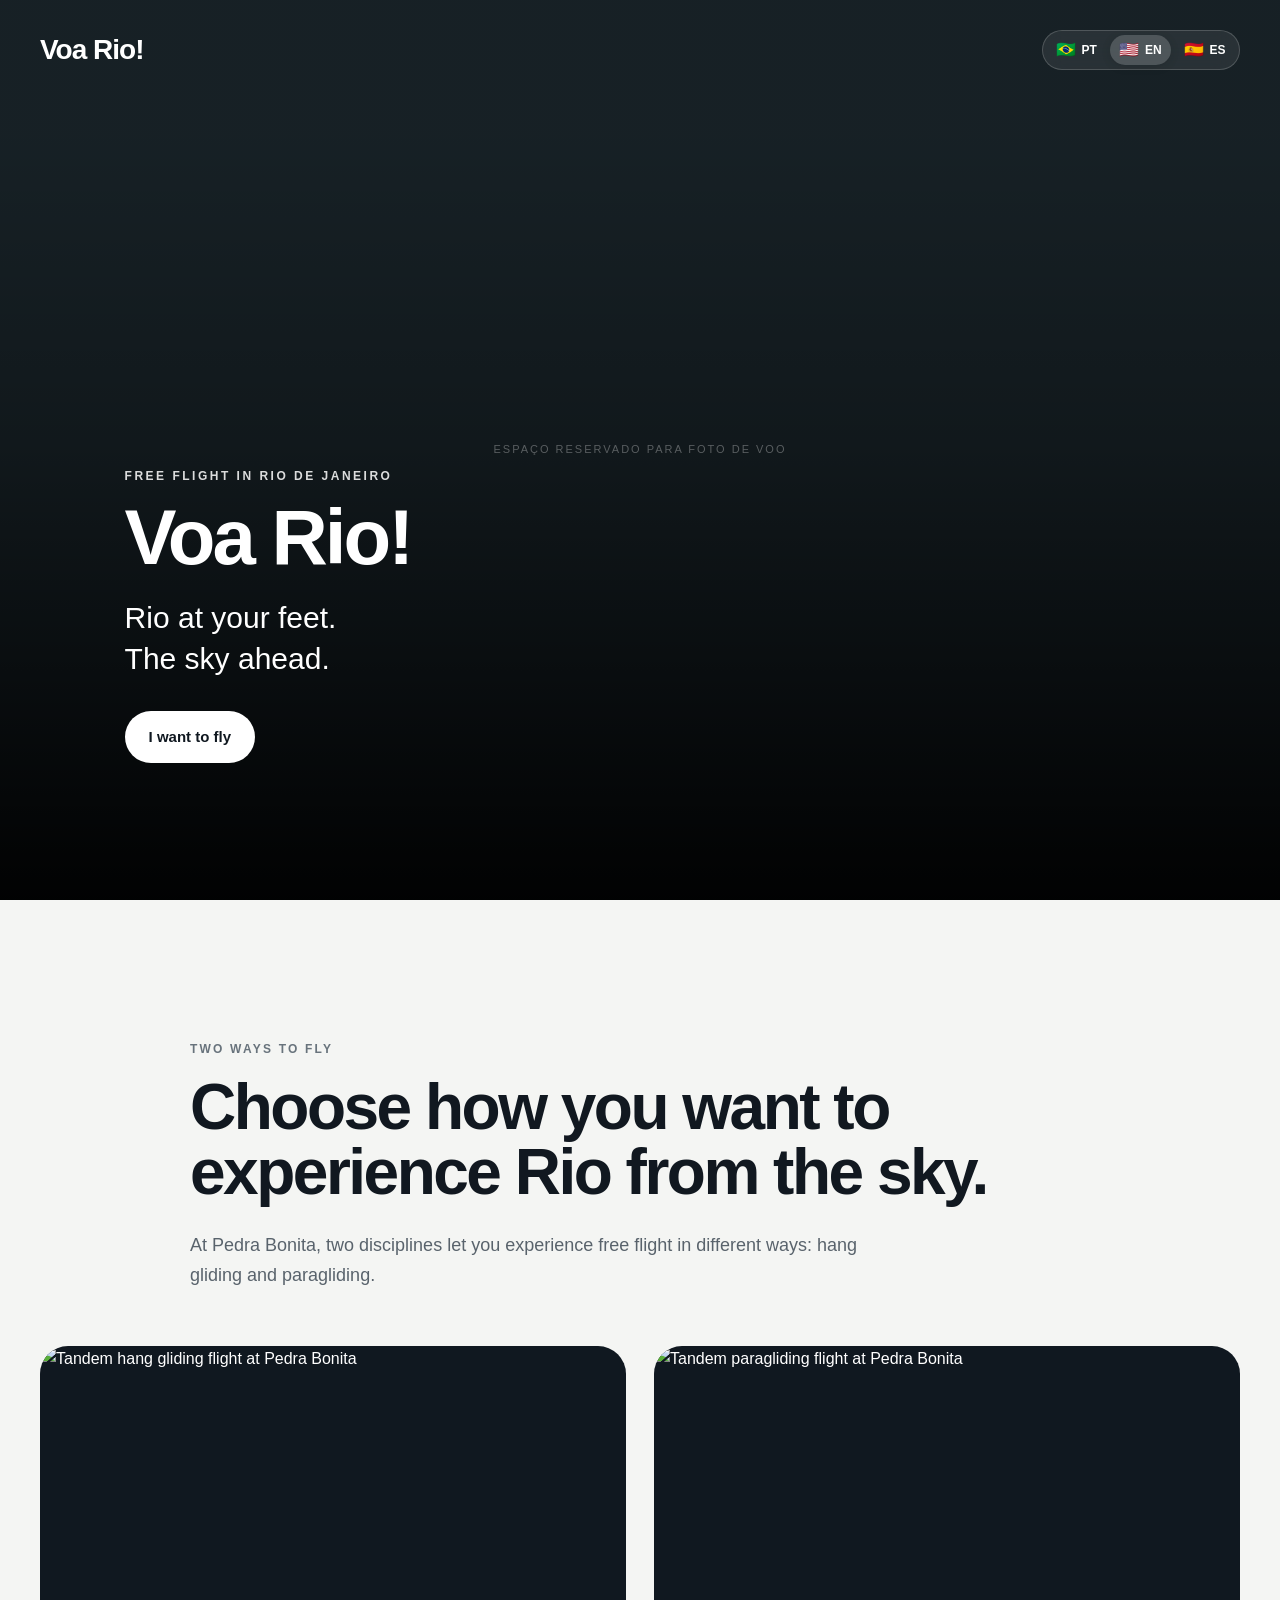
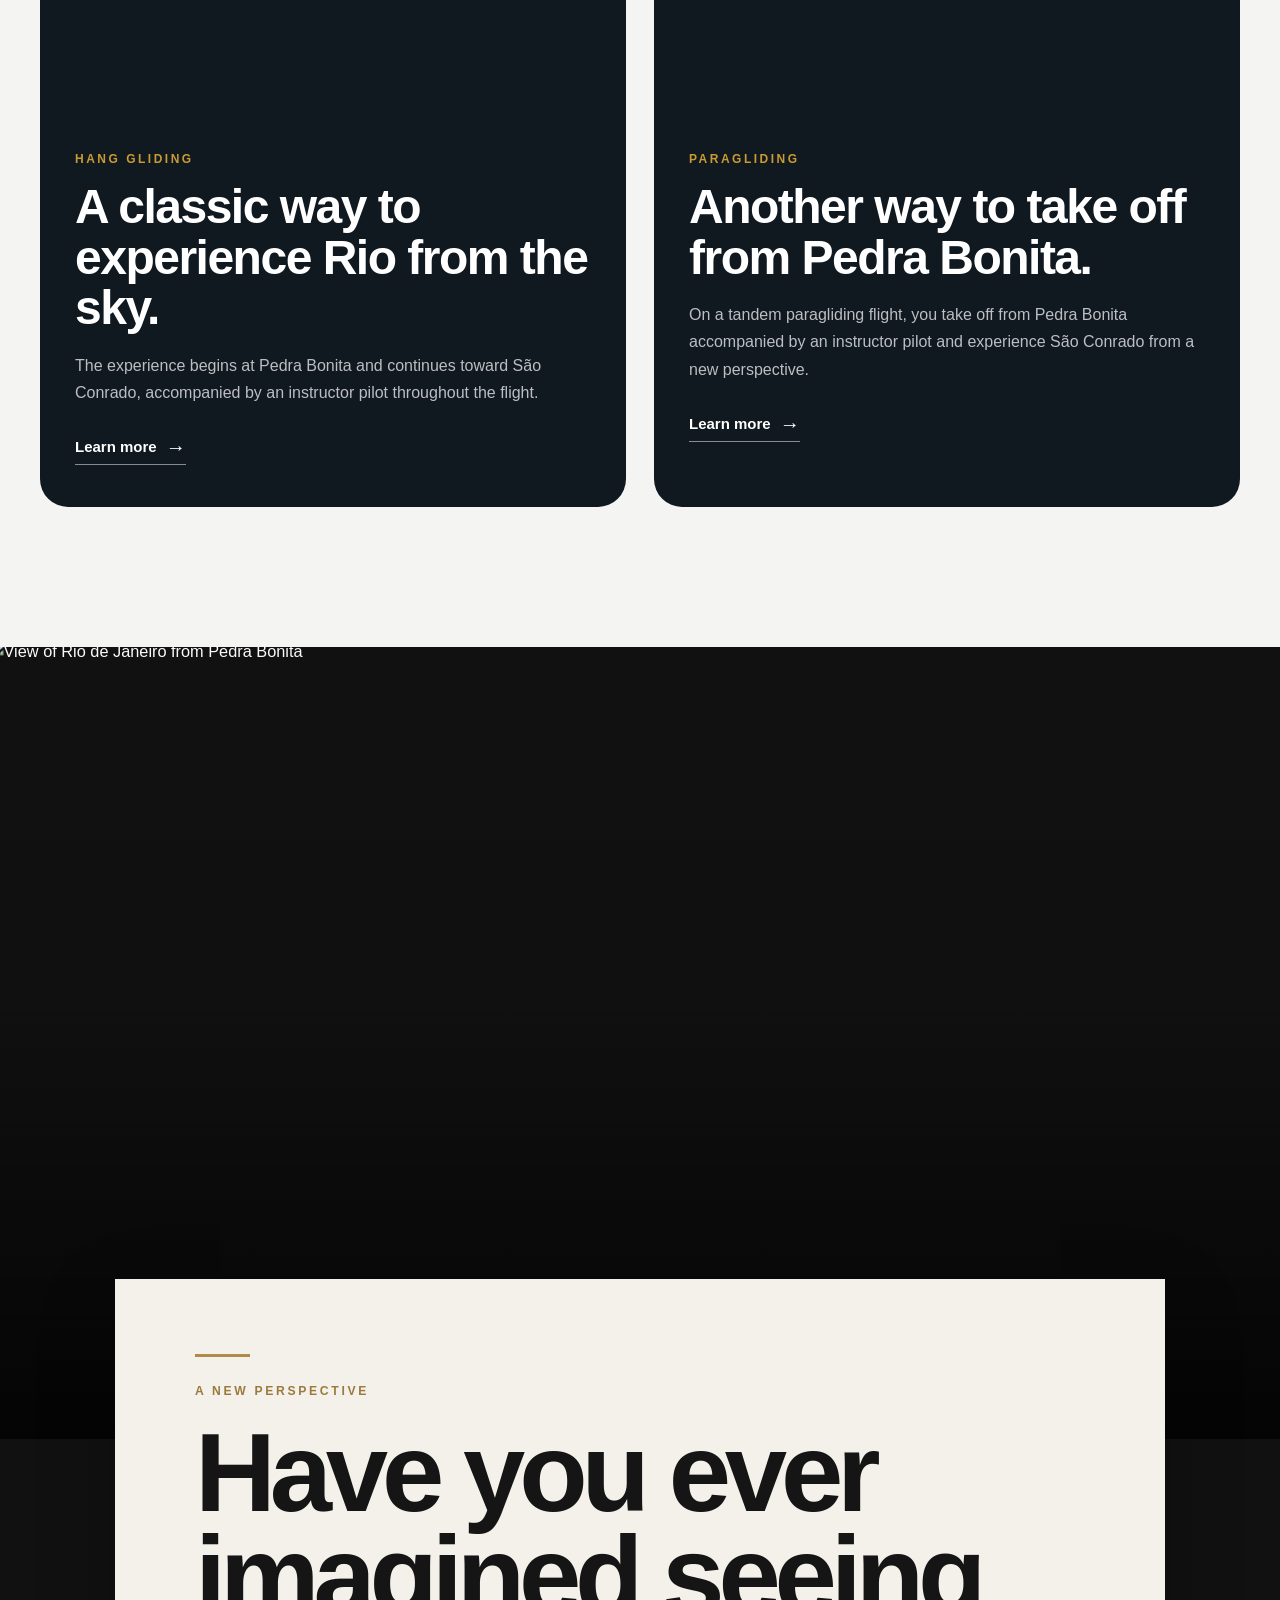
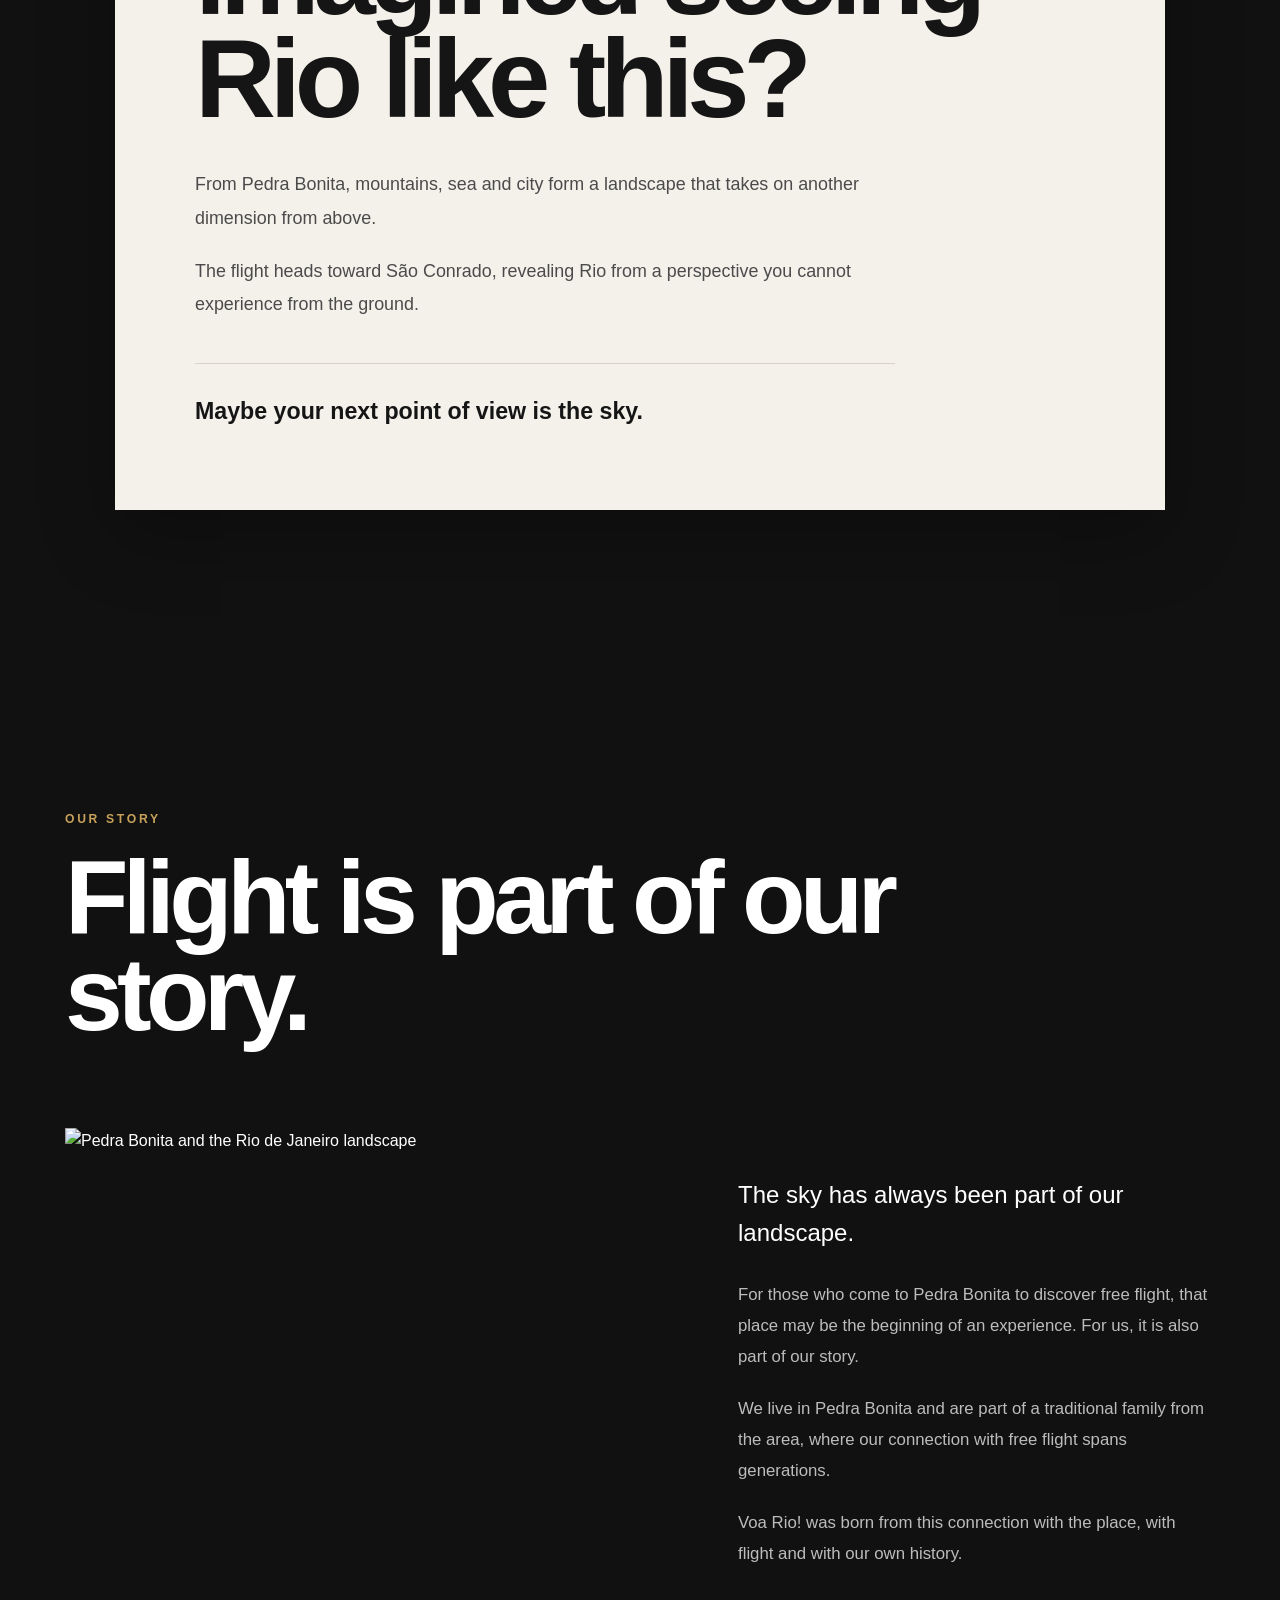
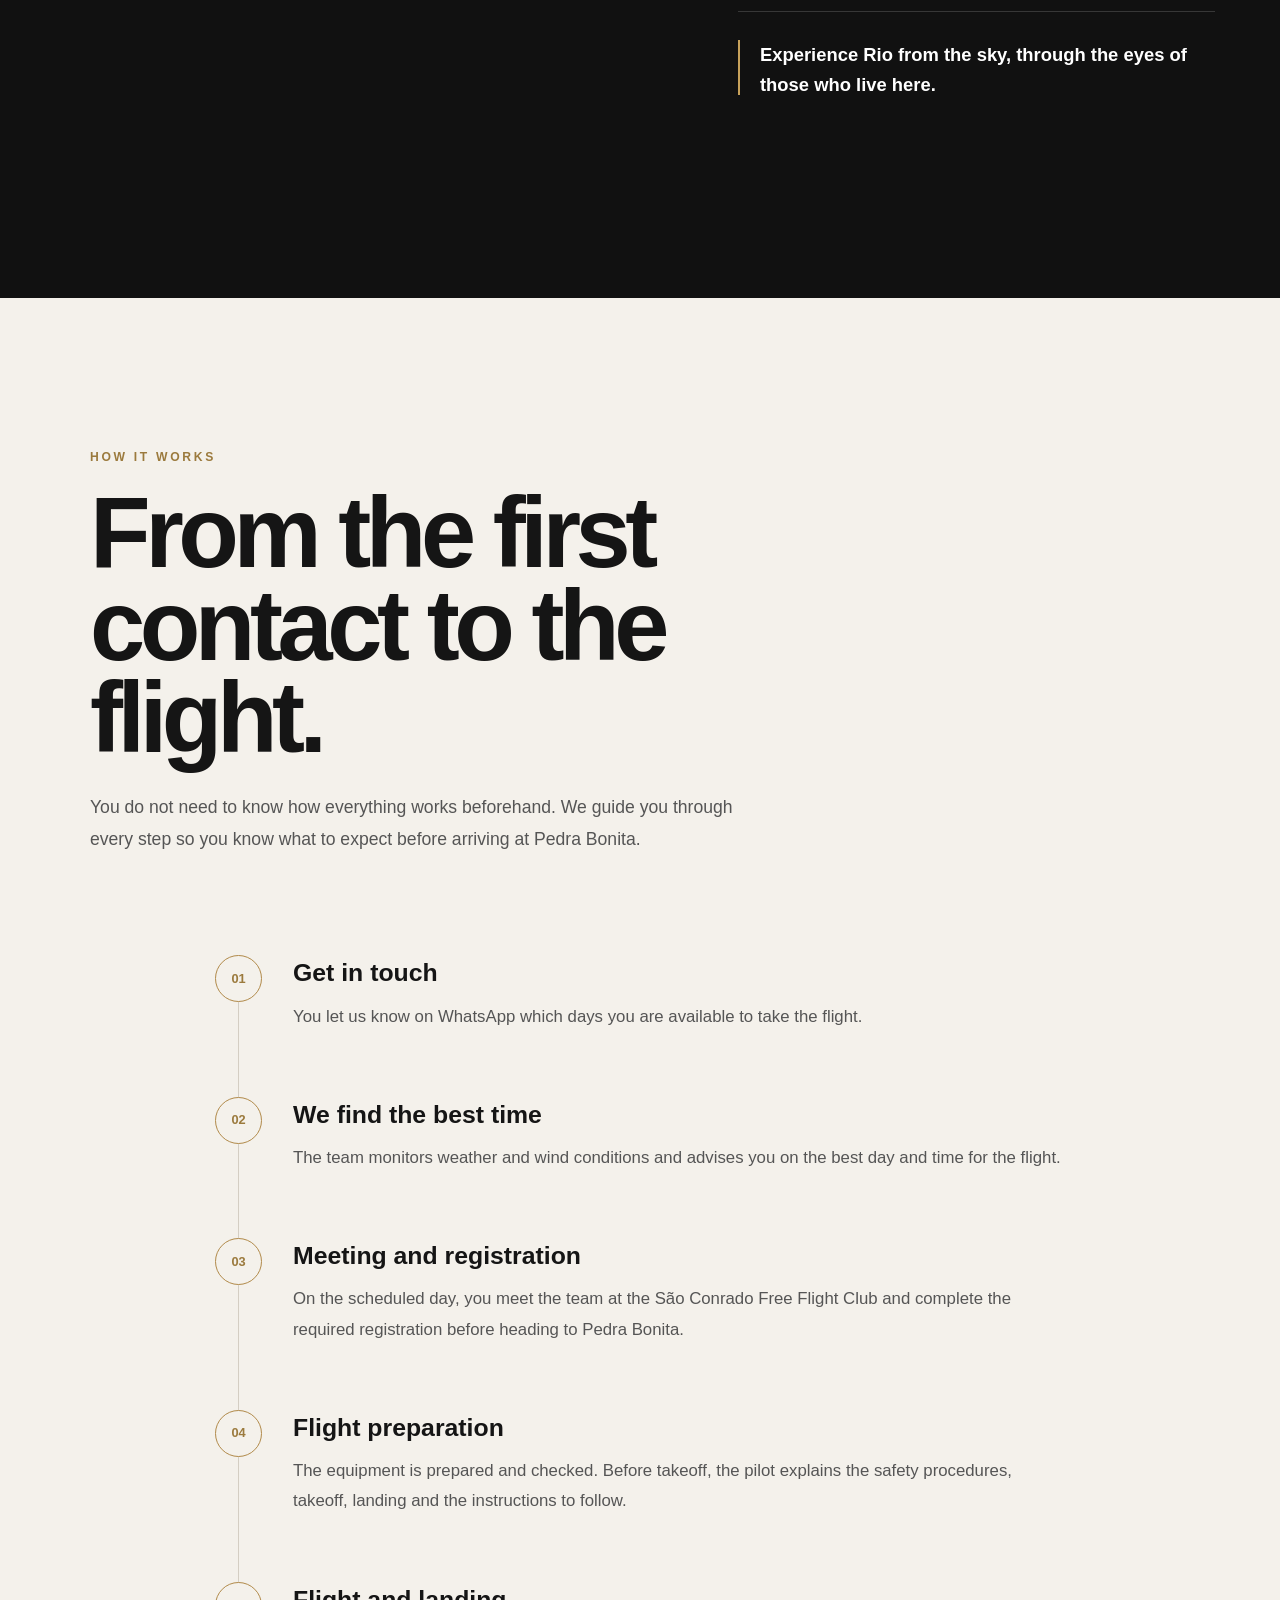
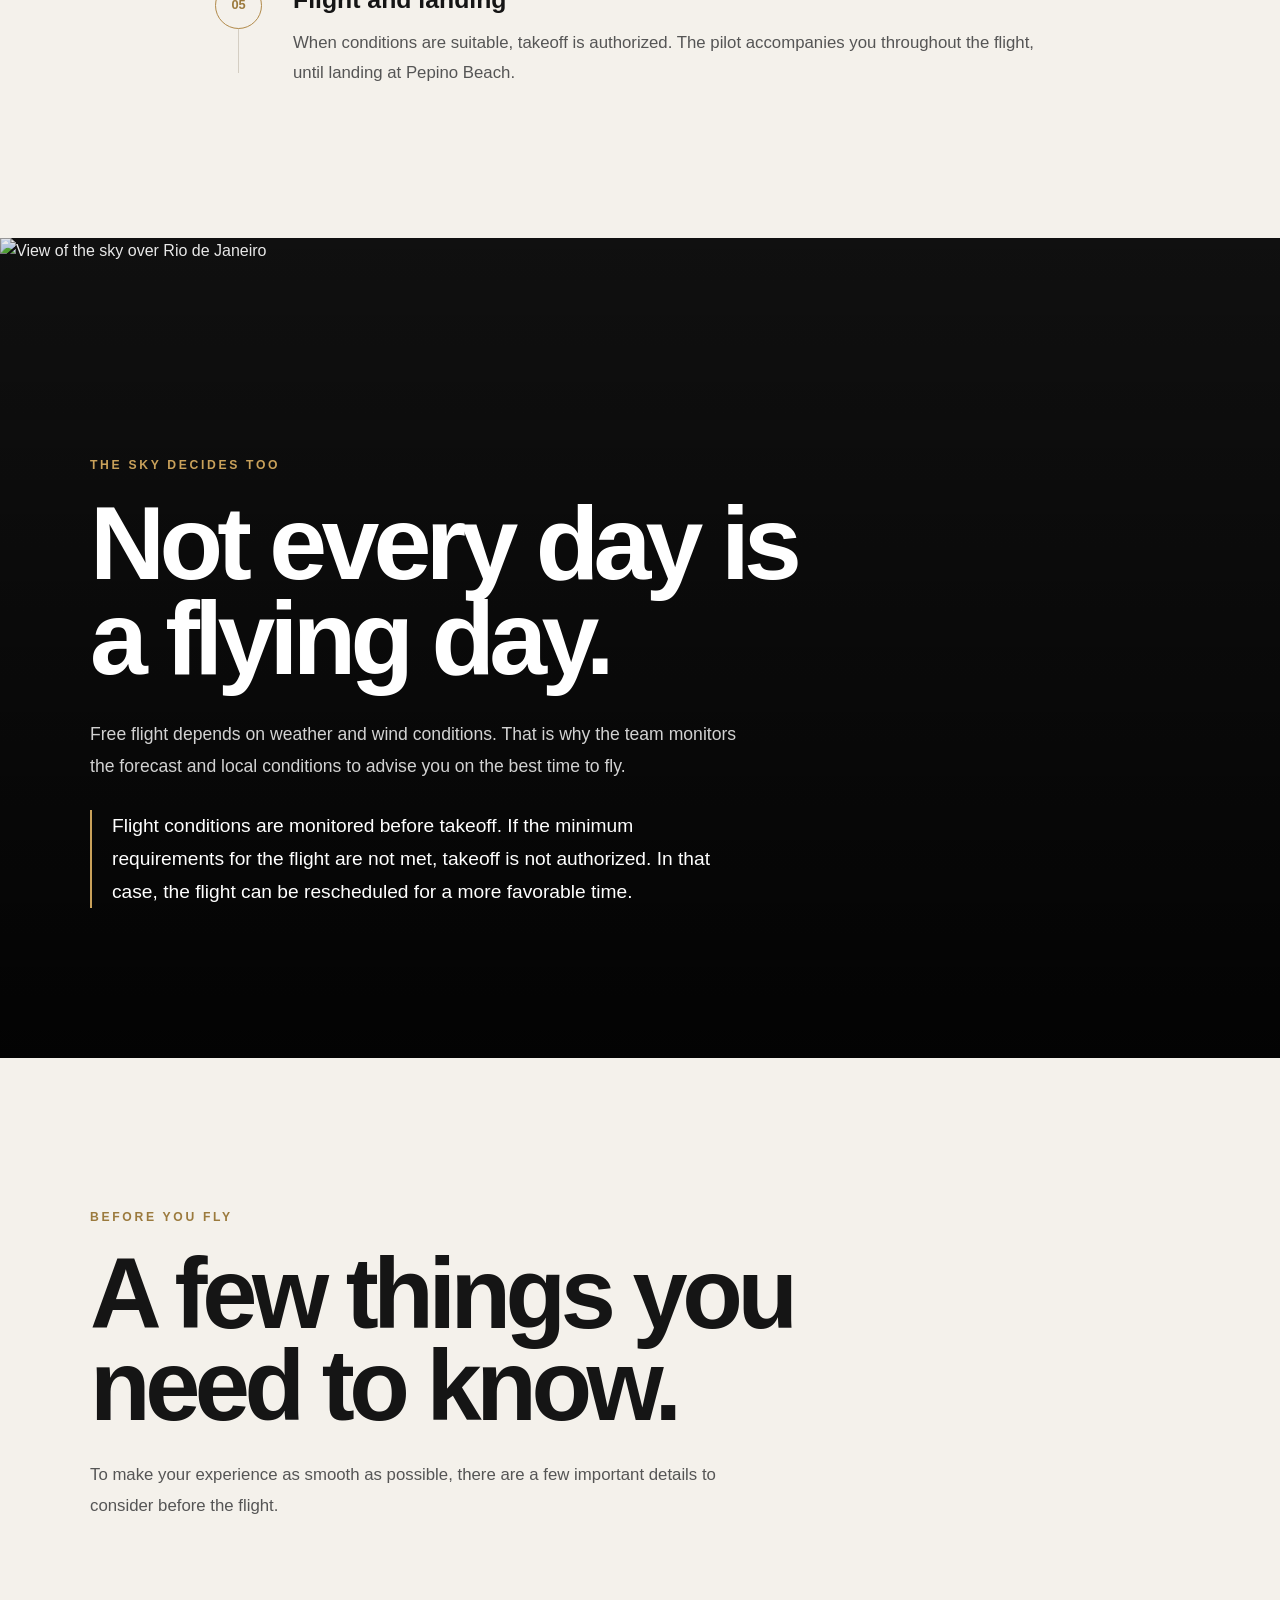
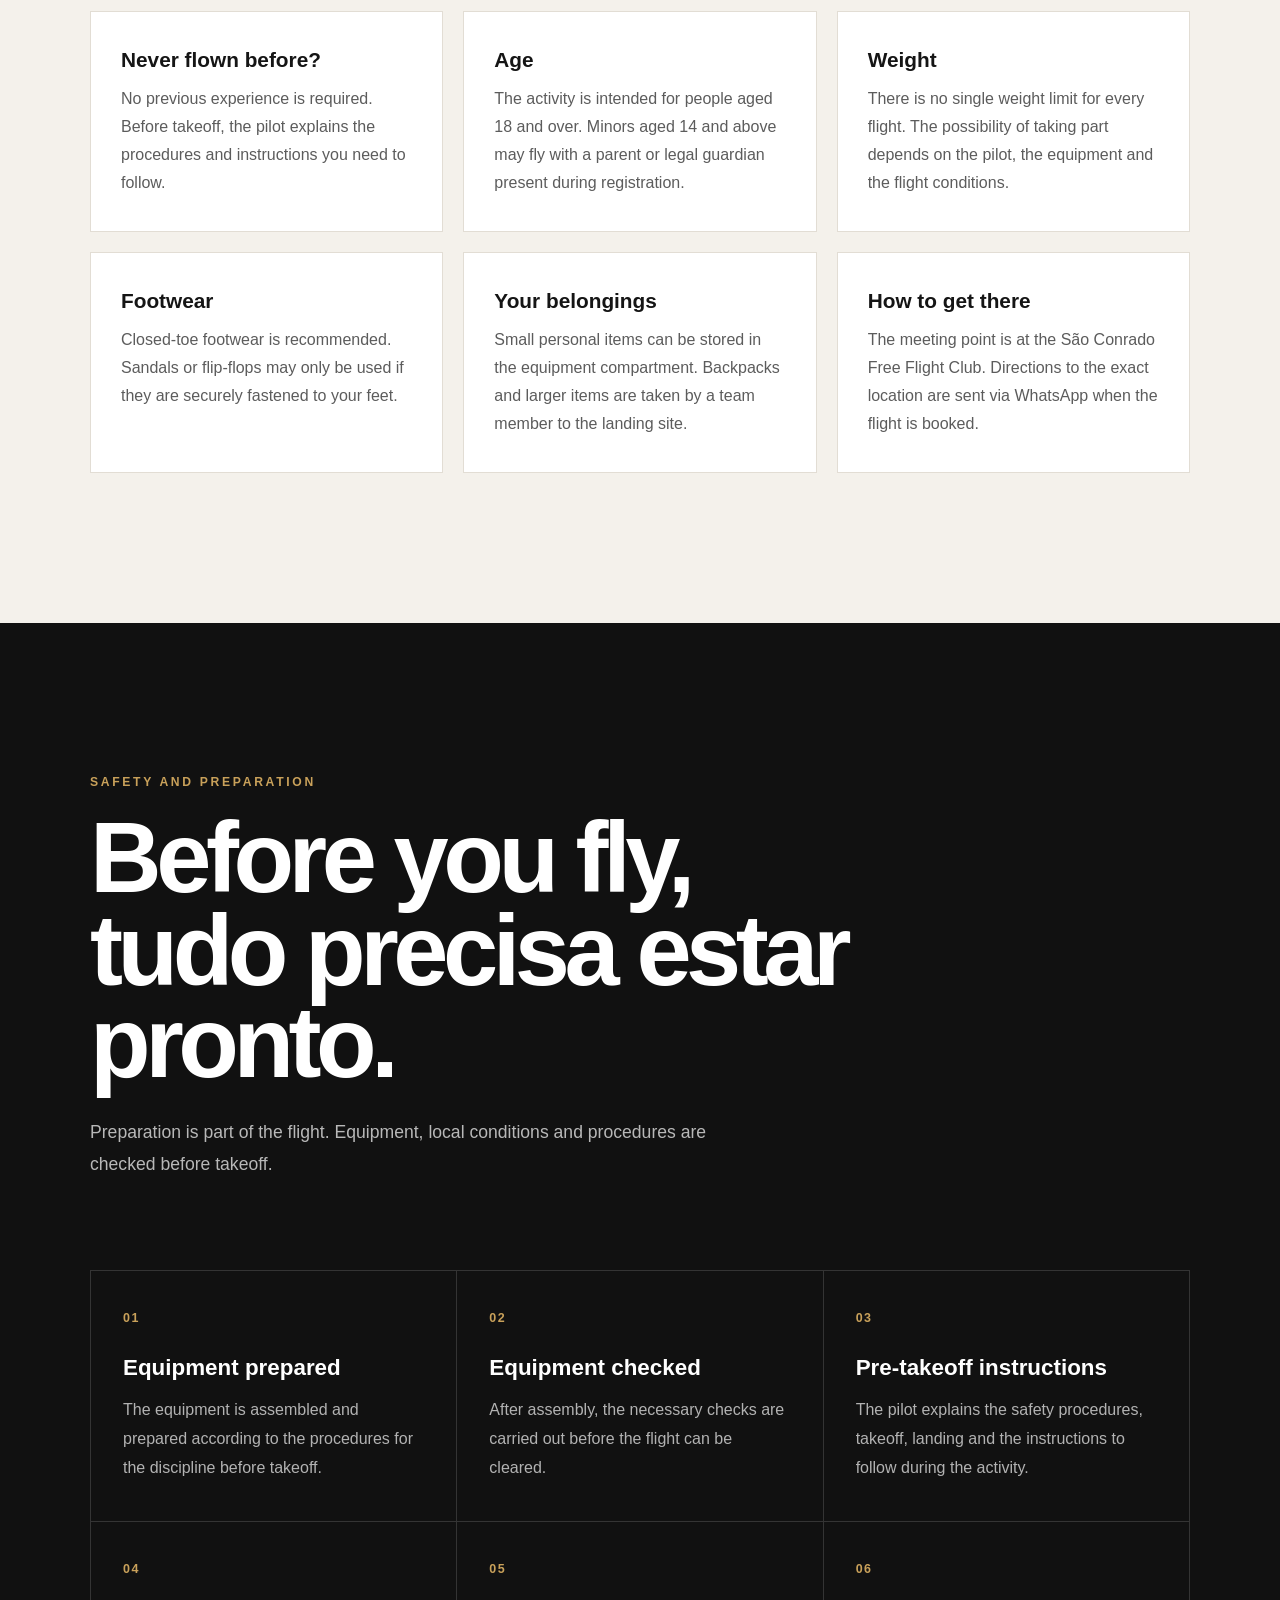
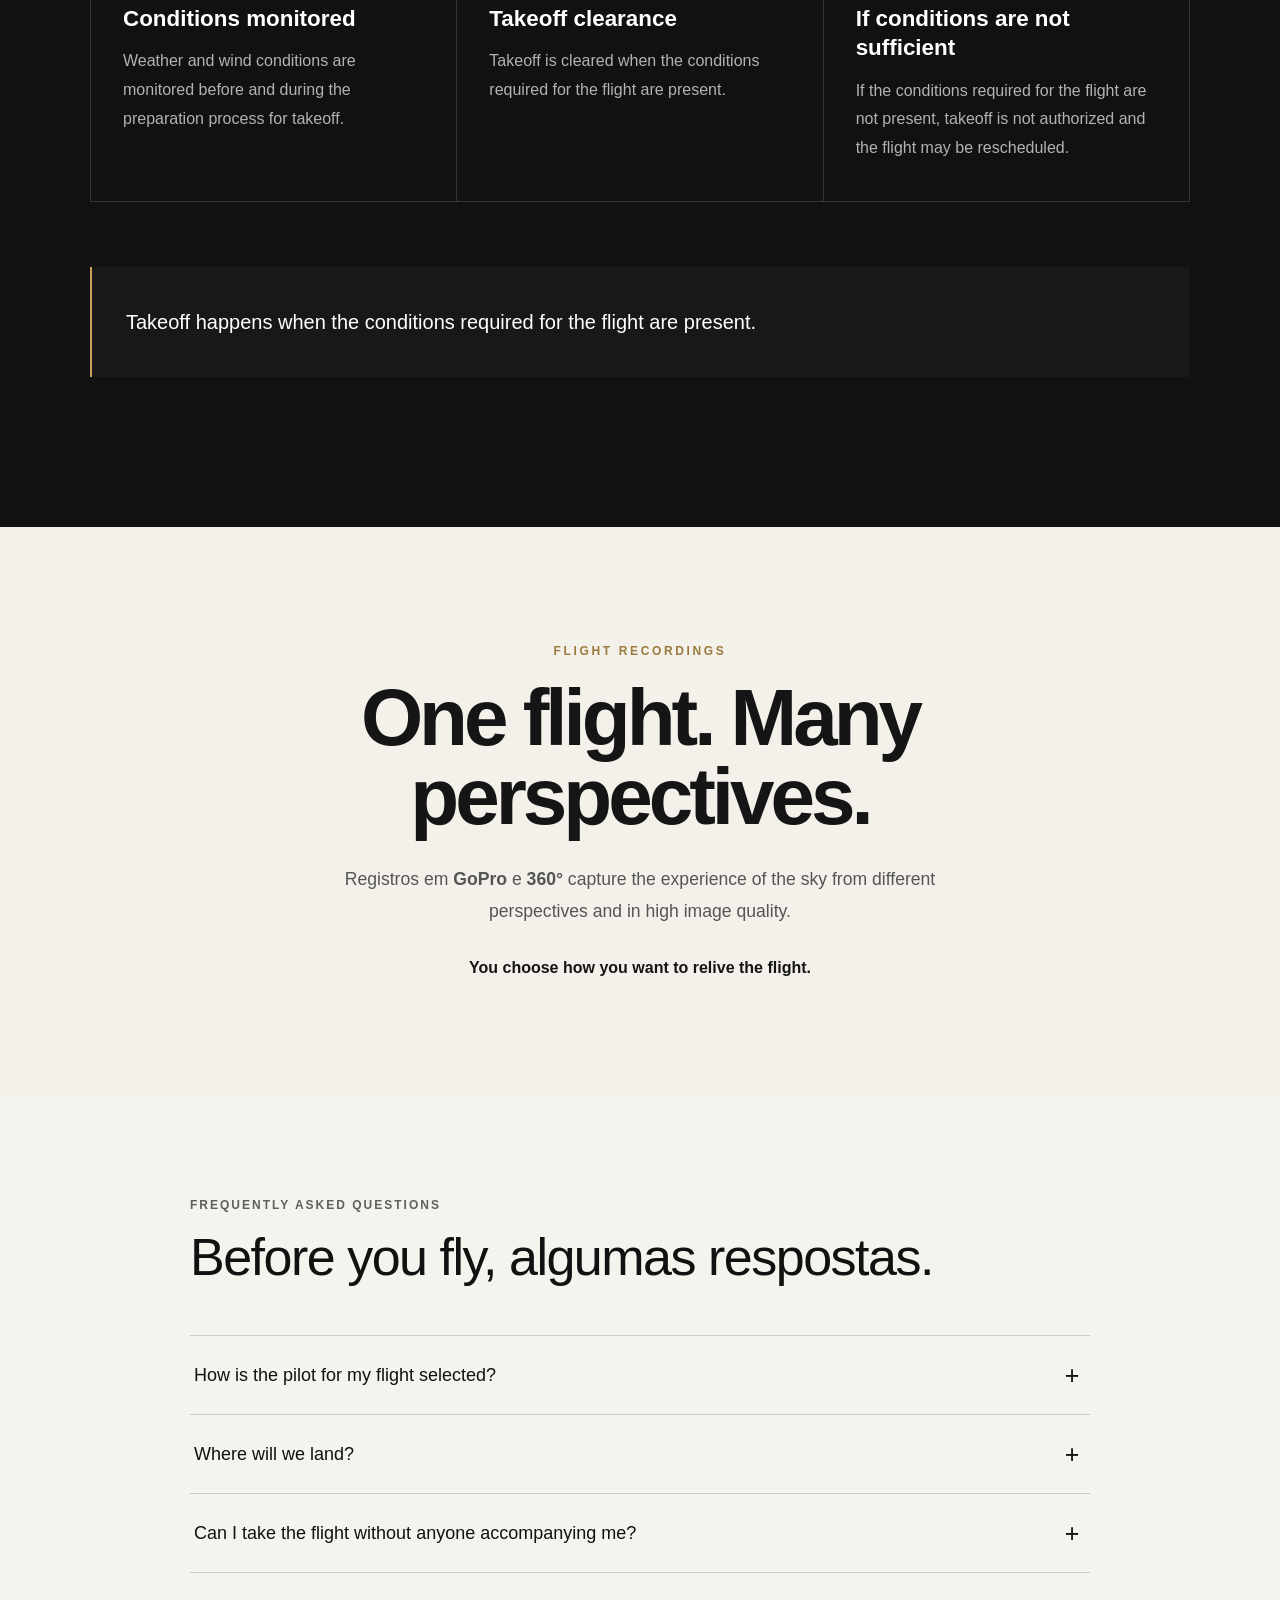
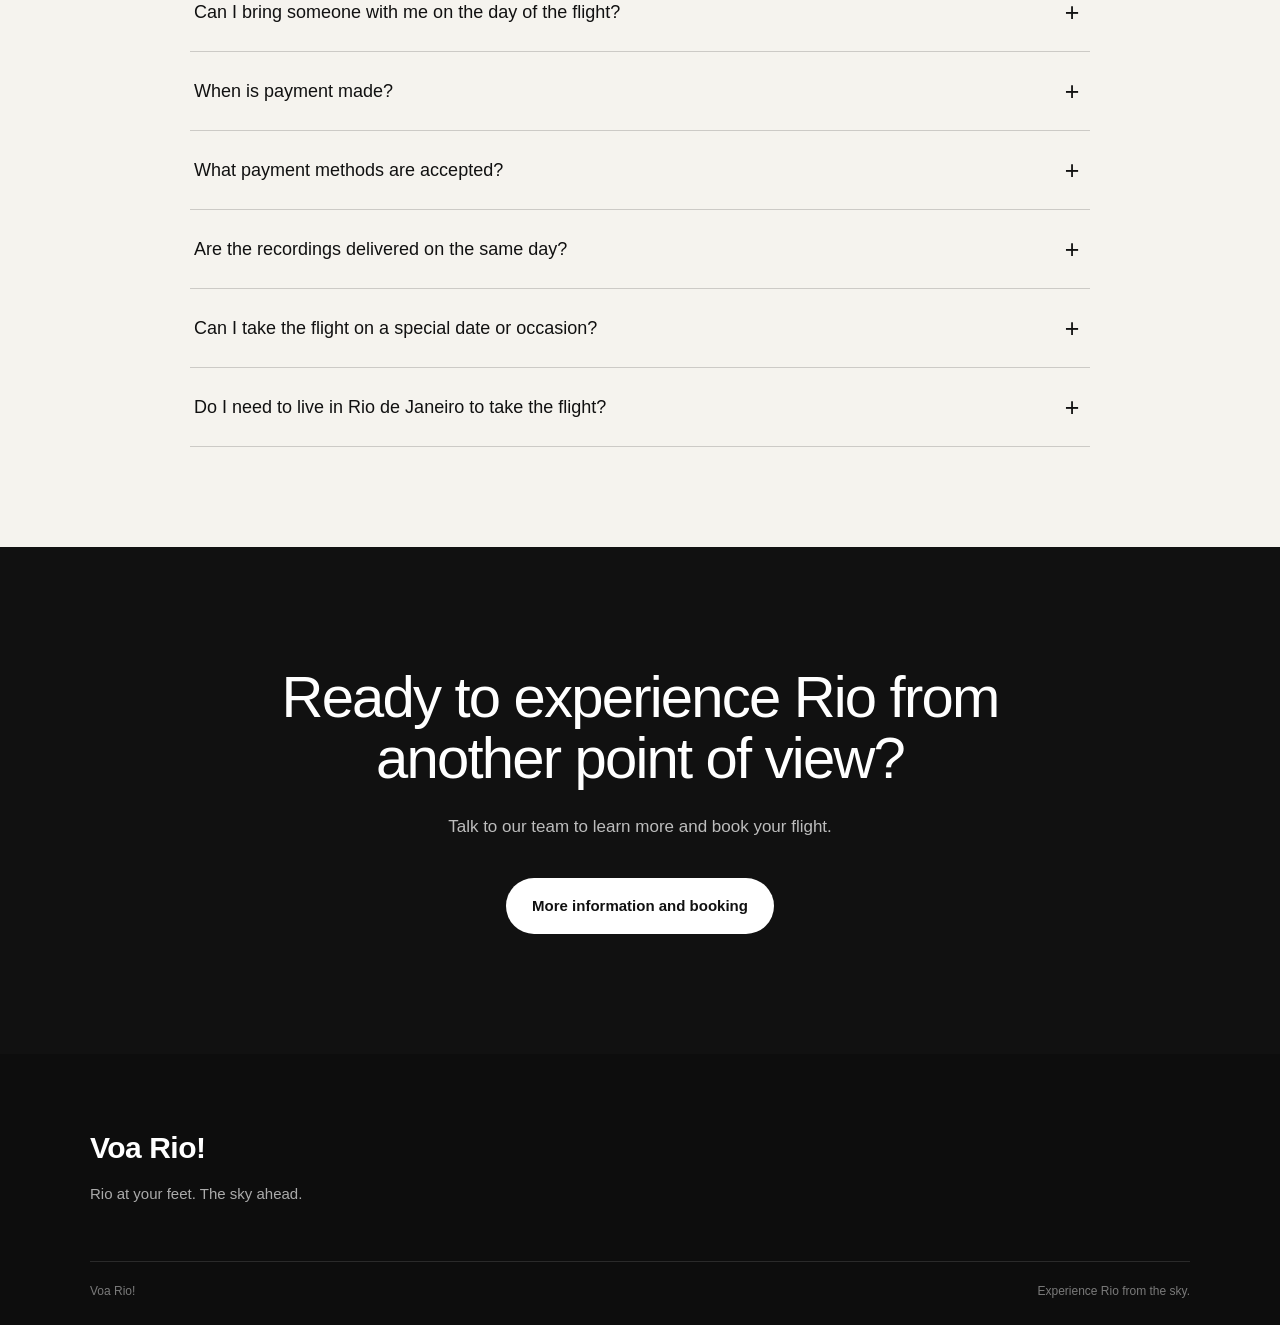
==== commit c3eceb48: "Add files via upload" ====
--- a/en/index.html
+++ b/en/index.html
@@ -1,568 +1,941 @@
 <!DOCTYPE html>
-
 <html lang="en">
+
 <head>
-<meta charset="utf-8"/>
-<meta content="width=device-width, initial-scale=1.0" name="viewport"/>
-<meta content="Voa Rio! — Rio at your feet. The sky ahead of you." name="description"/>
-<meta content="#0b1118" name="theme-color"/>
-<title>Voa Rio! | Rio at your feet. The sky ahead of you.</title>
-<link href="../style.css" rel="stylesheet"/>
+
+    <meta charset="UTF-8">
+
+    <meta name="viewport" content="width=device-width, initial-scale=1.0">
+
+    <link rel="stylesheet" href="../style.css">
+
+    <meta
+        name="description"
+        content="Voa Rio! — Rio at your feet. The sky ahead."
+    >
+
+    <meta
+        name="theme-color"
+        content="#0b1118"
+    >
+
+    <title>Voa Rio! | Rio at your feet. The sky ahead.</title>
 </head>
+
+
 <body>
-<!-- ==============================
+
+
+    <!-- ==============================
          CABEÇALHO
     ============================== -->
-<header class="cabecalho">
-<div class="cabecalho-conteudo">
-<a class="logo" href="#inicio">
+
+    <header class="cabecalho">
+
+        <div class="cabecalho-conteudo">
+    <a
+        href="#inicio"
+        class="logo"
+    >
         Voa Rio!
     </a>
-<div class="seletor-idioma">
-<button data-idioma="pt" type="button">
-<span class="bandeira">🇧🇷</span>
-<span>PT</span>
-</button>
-<button data-idioma="en" type="button">
-<span class="bandeira">🇺🇸</span>
-<span>EN</span>
-</button>
-<button data-idioma="es" type="button">
-<span class="bandeira">🇪🇸</span>
-<span>ES</span>
-</button>
-</div>
-</div>
-</header>
-<!-- ==============================
+
+    <div class="seletor-idioma">
+    <button type="button" data-idioma="pt">
+        <span class="bandeira">🇧🇷</span>
+        <span>PT</span>
+    </button>
+
+    <button type="button" data-idioma="en">
+        <span class="bandeira">🇺🇸</span>
+        <span>EN</span>
+    </button>
+
+    <button type="button" data-idioma="es">
+        <span class="bandeira">🇪🇸</span>
+        <span>ES</span>
+    </button>
+    </div>
+        </div>
+
+    </header>
+
+
+
+    <!-- ==============================
          ABERTURA
     ============================== -->
-<main>
-<section class="hero" id="inicio">
-<div class="hero-conteudo">
-<p class="hero-rotulo">
+
+    <main>
+
+        <section
+            class="hero"
+            id="inicio"
+        >
+
+            <div class="hero-conteudo">
+
+
+                <p class="hero-rotulo">
                     Free flight in Rio de Janeiro
                 </p>
-<h1 class="hero-titulo">
+
+
+                <h1 class="hero-titulo">
                     Voa Rio!
                 </h1>
-<p class="hero-slogan">
-                    Rio at your feet.<br/>
-                    The sky ahead of you.
+
+
+                <p class="hero-slogan">
+                    Rio at your feet.<br>
+                    The sky ahead.
                 </p>
-<a class="botao-hero" href="https://wa.me/5521975899356?text=Hello%21+I+have+some+questions+about+Voa+Rio%21+flights+and+would+like+to+learn+more+or+book+my+flight.">
+
+
+                <a
+                    href="https://wa.me/5521975899356?text=Hello!%20I%20have%20some%20questions%20about%20Voa%20Rio!%20flights%20and%20would%20like%20to%20learn%20more%20or%20book%20my%20flight."
+                    class="botao-hero"
+                >
                     I want to fly
                 </a>
-</div>
-</section>
-<!-- ==============================
+
+
+            </div>
+
+        </section>
+
+                <!-- ==============================
              MODALIDADES
         ============================== -->
-<section class="modalidades" id="modalidades">
-<div class="modalidades-introducao">
-<p class="modalidades-rotulo">
+
+        <section class="modalidades" id="modalidades">
+
+            <div class="modalidades-introducao">
+
+                <p class="modalidades-rotulo">
                     Two ways to fly
                 </p>
-<h2 class="modalidades-titulo">
+
+                <h2 class="modalidades-titulo">
                     Choose how you want to experience Rio from the sky.
                 </h2>
-<p class="modalidades-texto">
-                    At Pedra Bonita, two activities let you experience free flight in different ways: hang gliding and paragliding.
+
+                <p class="modalidades-texto">
+                    At Pedra Bonita, two disciplines let you experience
+                    free flight in different ways: hang gliding and
+                    paragliding.
                 </p>
-</div>
-<div class="modalidades-lista">
-<!-- ==========================
+
+            </div>
+
+
+            <div class="modalidades-lista">
+
+
+                <!-- ==========================
                      CARD ASA-DELTA
                 =========================== -->
-<article class="modalidade modalidade-asa">
-<div class="modalidade-imagem">
-<img alt="Voo duplo de asa-delta na Pedra Bonita" src="../asa-delta.jpg"/>
-</div>
-<div class="modalidade-conteudo">
-<p class="modalidade-rotulo">
+
+                <article class="modalidade modalidade-asa">
+
+                    <div class="modalidade-imagem">
+
+                        <img
+                            src="../asa-delta.jpg"
+                            alt="Tandem hang gliding flight at Pedra Bonita"
+                        >
+
+                    </div>
+
+
+                    <div class="modalidade-conteudo">
+
+                        <p class="modalidade-rotulo">
                             Hang gliding
                         </p>
-<h3>
+
+                        <h3>
                             A classic way to experience Rio from the sky.
                         </h3>
-<p>
-                            The experience begins at Pedra Bonita and heads toward São Conrado, accompanied by an instructor pilot throughout the flight.
+
+                        <p>
+                            The experience begins at Pedra Bonita and continues
+                            toward São Conrado, accompanied by an
+                            instructor pilot throughout the flight.
                         </p>
-<a class="modalidade-link" href="asa-delta.html">
+
+                        <a
+                            href="asa-delta.html"
+                            class="modalidade-link"
+                        >
                             Learn more
                             <span>→</span>
-</a>
-</div>
-</article>
-<!-- ==========================
+                        </a>
+
+                    </div>
+
+                </article>
+
+
+
+                <!-- ==========================
                      CARD PARAPENTE
                 =========================== -->
-<article class="modalidade modalidade-parapente">
-<div class="modalidade-imagem">
-<img alt="Voo duplo de parapente na Pedra Bonita" src="../parapente.jpg"/>
-</div>
-<div class="modalidade-conteudo">
-<p class="modalidade-rotulo">
+
+                <article class="modalidade modalidade-parapente">
+
+                    <div class="modalidade-imagem">
+
+                        <img
+                            src="../parapente.jpg"
+                            alt="Tandem paragliding flight at Pedra Bonita"
+                        >
+
+                    </div>
+
+
+                    <div class="modalidade-conteudo">
+
+                        <p class="modalidade-rotulo">
                             Paragliding
                         </p>
-<h3>
+
+                        <h3>
                             Another way to take off from Pedra Bonita.
                         </h3>
-<p>
-                            On a tandem paragliding flight, you take off from Pedra Bonita with an instructor pilot and experience São Conrado from a new perspective.
+
+                        <p>
+                            On a tandem paragliding flight, you take off from
+                            Pedra Bonita accompanied by an instructor pilot
+                            and experience São Conrado from a new
+                            perspective.
                         </p>
-<a class="modalidade-link" href="parapente.html">
+
+                        <a
+                            href="parapente.html"
+                            class="modalidade-link"
+                        >
                             Learn more
                             <span>→</span>
-</a>
-</div>
-</article>
-</div>
-</section>
-<!-- ==============================
+                        </a>
+
+                    </div>
+
+                </article>
+
+
+            </div>
+
+        </section>
+
+
+
+        <!-- ==============================
              ESTILO — MODALIDADES
         ============================== -->
 </main>
+
 <!-- BLOCO 3 — UMA NOVA PERSPECTIVA -->
 <section class="perspectiva" id="perspectiva">
-<div class="perspectiva-imagem">
-<img alt="Vista do Rio de Janeiro a partir da Pedra Bonita" src="../perspectiva.jpg"/>
-</div>
-<div class="perspectiva-conteudo">
-<div class="perspectiva-linha"></div>
-<span class="perspectiva-rotulo">
+
+  <div class="perspectiva-imagem">
+
+    <img
+      src="../perspectiva.jpg"
+      alt="View of Rio de Janeiro from Pedra Bonita"
+    >
+
+  </div>
+
+  <div class="perspectiva-conteudo">
+
+    <div class="perspectiva-linha"></div>
+
+    <span class="perspectiva-rotulo">
       A new perspective
     </span>
-<h2 class="perspectiva-titulo">
+
+    <h2 class="perspectiva-titulo">
       Have you ever imagined seeing Rio like this?
     </h2>
-<p class="perspectiva-texto">
-      From Pedra Bonita, mountains, sea, and city come together in a landscape that takes on another dimension from above.
+
+    <p class="perspectiva-texto">
+      From Pedra Bonita, mountains, sea and city form a landscape
+      that takes on another dimension from above.
     </p>
-<p class="perspectiva-texto">
-      The flight heads toward São Conrado, revealing Rio from a perspective that cannot be seen from the ground.
+
+    <p class="perspectiva-texto">
+      The flight heads toward São Conrado, revealing Rio from
+      a perspective you cannot experience from the ground.
     </p>
-<p class="perspectiva-destaque">
-      Maybe your next perspective will be the sky.
+
+    <p class="perspectiva-destaque">
+      Maybe your next point of view is the sky.
     </p>
-</div>
+
+  </div>
+
 </section>
-<!-- BLOCO 4 — NOSSA HISTÓRIA -->
+
+    <!-- BLOCO 4 — NOSSA HISTÓRIA -->
 <section class="historia" id="historia">
-<div class="historia-conteudo">
-<div class="historia-topo">
-<span class="historia-rotulo">
+
+  <div class="historia-conteudo">
+
+    <div class="historia-topo">
+
+      <span class="historia-rotulo">
         Our story
       </span>
-<h2 class="historia-titulo">
+
+      <h2 class="historia-titulo">
         Flight is part of our story.
       </h2>
-</div>
-<div class="historia-corpo">
-<div class="historia-imagem">
-<img alt="Pedra Bonita e a paisagem do Rio de Janeiro" src="../historia.jpg"/>
-</div>
-<div class="historia-texto">
-<p class="historia-abertura">
+
+    </div>
+
+    <div class="historia-corpo">
+
+      <div class="historia-imagem">
+
+        <img
+          src="../historia.jpg"
+          alt="Pedra Bonita and the Rio de Janeiro landscape"
+        >
+
+      </div>
+
+      <div class="historia-texto">
+
+        <p class="historia-abertura">
           The sky has always been part of our landscape.
         </p>
-<p class="historia-paragrafo">
-          For those who come to Pedra Bonita to discover free flight, that place can be the beginning of an experience. For us, it is also part of our story.
-        </p>
-<p class="historia-paragrafo">
-          We live in Pedra Bonita and are part of a traditional family from the area, where our connection with free flight has been passed down through generations.
-        </p>
-<p class="historia-paragrafo">
-          Voa Rio! was born from this connection with the place, with flight, and with our own story.
-        </p>
-<p class="historia-assinatura">
+
+        <p class="historia-paragrafo">
+          For those who come to Pedra Bonita to discover free flight,
+          that place may be the beginning of an experience. For us,
+          it is also part of our story.
+        </p>
+
+        <p class="historia-paragrafo">
+          We live in Pedra Bonita and are part of a traditional
+          family from the area, where our connection with free flight
+          spans generations.
+        </p>
+
+        <p class="historia-paragrafo">
+          Voa Rio! was born from this connection with the place,
+          with flight and with our own history.
+        </p>
+
+        <p class="historia-assinatura">
           Experience Rio from the sky, through the eyes of those who live here.
         </p>
-</div>
-</div>
-</div>
+
+      </div>
+
+    </div>
+
+  </div>
+
 </section>
+
 <!-- BLOCO 5 — COMO FUNCIONA -->
 <section class="processo" id="como-funciona">
-<div class="processo-conteudo">
-<div class="processo-topo">
-<span class="processo-rotulo">
+
+  <div class="processo-conteudo">
+
+    <div class="processo-topo">
+
+      <span class="processo-rotulo">
         How it works
       </span>
-<h2 class="processo-titulo">
+
+      <h2 class="processo-titulo">
         From the first contact to the flight.
       </h2>
-<p class="processo-introducao">
-        You do not need to know how everything works when you arrive. We guide you through every step so you know what to expect before coming to Pedra Bonita.
+
+      <p class="processo-introducao">
+        You do not need to know how everything works beforehand.
+        We guide you through every step so you know what to expect
+        before arriving at Pedra Bonita.
       </p>
-</div>
-<div class="processo-lista">
-<div class="processo-etapa">
-<div class="processo-numero">
+
+    </div>
+
+    <div class="processo-lista">
+
+      <div class="processo-etapa">
+
+        <div class="processo-numero">
           01
         </div>
-<div>
-<h3 class="processo-etapa-titulo">
+
+        <div>
+          <h3 class="processo-etapa-titulo">
             Get in touch
           </h3>
-<p class="processo-etapa-texto">
-            You let us know via WhatsApp which days you are available to fly.
+
+          <p class="processo-etapa-texto">
+            You let us know on WhatsApp which days you are available
+            to take the flight.
           </p>
-</div>
-</div>
-<div class="processo-etapa">
-<div class="processo-numero">
+        </div>
+
+      </div>
+
+      <div class="processo-etapa">
+
+        <div class="processo-numero">
           02
         </div>
-<div>
-<h3 class="processo-etapa-titulo">
+
+        <div>
+          <h3 class="processo-etapa-titulo">
             We find the best time
           </h3>
-<p class="processo-etapa-texto">
-            The team monitors the weather and wind conditions and advises you on the best day and time to fly.
+
+          <p class="processo-etapa-texto">
+            The team monitors weather and wind conditions and advises
+            you on the best day and time for the flight.
           </p>
-</div>
-</div>
-<div class="processo-etapa">
-<div class="processo-numero">
+        </div>
+
+      </div>
+
+      <div class="processo-etapa">
+
+        <div class="processo-numero">
           03
         </div>
-<div>
-<h3 class="processo-etapa-titulo">
+
+        <div>
+          <h3 class="processo-etapa-titulo">
             Meeting and registration
           </h3>
-<p class="processo-etapa-texto">
-            On the agreed day, you meet the team at the Clube São Conrado de Voo Livre headquarters and complete the necessary registration before heading to Pedra Bonita.
+
+          <p class="processo-etapa-texto">
+            On the scheduled day, you meet the team at the
+            São Conrado Free Flight Club and complete the required registration
+            before heading to Pedra Bonita.
           </p>
-</div>
-</div>
-<div class="processo-etapa">
-<div class="processo-numero">
+        </div>
+
+      </div>
+
+      <div class="processo-etapa">
+
+        <div class="processo-numero">
           04
         </div>
-<div>
-<h3 class="processo-etapa-titulo">
+
+        <div>
+          <h3 class="processo-etapa-titulo">
             Flight preparation
           </h3>
-<p class="processo-etapa-texto">
-            The equipment is prepared and checked. Before takeoff, the pilot explains the safety procedures, takeoff, landing, and the instructions you must follow.
+
+          <p class="processo-etapa-texto">
+            The equipment is prepared and checked. Before takeoff,
+            the pilot explains the safety procedures,
+            takeoff, landing and the instructions to follow.
           </p>
-</div>
-</div>
-<div class="processo-etapa">
-<div class="processo-numero">
+        </div>
+
+      </div>
+
+      <div class="processo-etapa">
+
+        <div class="processo-numero">
           05
         </div>
-<div>
-<h3 class="processo-etapa-titulo">
+
+        <div>
+          <h3 class="processo-etapa-titulo">
             Flight and landing
           </h3>
-<p class="processo-etapa-texto">
-            When conditions are suitable, takeoff is authorized. The pilot accompanies you throughout the flight until landing at Praia do Pepino.
+
+          <p class="processo-etapa-texto">
+            When conditions are suitable, takeoff is authorized.
+            The pilot accompanies you throughout the flight,
+            until landing at Pepino Beach.
           </p>
-</div>
-</div>
-</div>
-</div>
+        </div>
+
+      </div>
+
+    </div>
+
+  </div>
+
 </section>
-<!-- BLOCO 6 — O CÉU TAMBÉM DECIDE -->
+
+    <!-- BLOCO 6 — O CÉU TAMBÉM DECIDE -->
 <section class="ceu" id="ceu">
-<img alt="Vista do céu sobre o Rio de Janeiro" class="ceu-imagem" src="../ceu.jpg"/>
-<div class="ceu-conteudo">
-<span class="ceu-rotulo">
+
+  <img
+    class="ceu-imagem"
+    src="../ceu.jpg"
+    alt="View of the sky over Rio de Janeiro"
+  >
+
+  <div class="ceu-conteudo">
+
+    <span class="ceu-rotulo">
       The sky decides too
     </span>
-<h2 class="ceu-titulo">
+
+    <h2 class="ceu-titulo">
       Not every day is a flying day.
     </h2>
-<p class="ceu-texto">
-      Free flight depends on weather and wind conditions. That is why the team monitors the forecast and local conditions to advise you on the best time to fly.
+
+    <p class="ceu-texto">
+      Free flight depends on weather and wind conditions.
+      That is why the team monitors the forecast and local conditions
+      to advise you on the best time to fly.
     </p>
-<p class="ceu-destaque">
-      Flight conditions are monitored before takeoff. If the minimum requirements for the flight are not met, takeoff is not authorized. In that case, the flight can be rescheduled for a more favorable time.
+
+    <p class="ceu-destaque">
+      Flight conditions are monitored before takeoff. If the minimum requirements
+        for the flight are not met, takeoff is not authorized.
+        In that case, the flight can be rescheduled for a more favorable time.
     </p>
-</div>
+
+  </div>
+
 </section>
+
 <!-- BLOCO 7 — ANTES DE VOAR -->
 <section class="antes-voar" id="antes-de-voar">
-<div class="antes-voar-conteudo">
-<div class="antes-voar-topo">
-<span class="antes-voar-rotulo">
-        Before flying
+
+  <div class="antes-voar-conteudo">
+
+    <div class="antes-voar-topo">
+
+      <span class="antes-voar-rotulo">
+        Before you fly
       </span>
-<h2 class="antes-voar-titulo">
+
+      <h2 class="antes-voar-titulo">
         A few things you need to know.
       </h2>
-<p class="antes-voar-introducao">
-        For your experience to go as smoothly as possible, there are some important details to consider before the flight.
+
+      <p class="antes-voar-introducao">
+        To make your experience as smooth as possible,
+        there are a few important details to consider
+        before the flight.
       </p>
-</div>
-<div class="antes-voar-grid">
-<div class="antes-voar-item">
-<h3 class="antes-voar-item-titulo">
+
+    </div>
+
+    <div class="antes-voar-grid">
+
+      <div class="antes-voar-item">
+
+        <h3 class="antes-voar-item-titulo">
           Never flown before?
         </h3>
-<p class="antes-voar-item-texto">
-          No previous experience is required. Before takeoff, the pilot explains the procedures and instructions you must follow.
-        </p>
-</div>
-<div class="antes-voar-item">
-<h3 class="antes-voar-item-titulo">
+
+        <p class="antes-voar-item-texto">
+          No previous experience is required.
+          Before takeoff, the pilot explains
+          the procedures and instructions you need to follow.
+        </p>
+
+      </div>
+
+      <div class="antes-voar-item">
+
+        <h3 class="antes-voar-item-titulo">
           Age
         </h3>
-<p class="antes-voar-item-texto">
-          The activity is intended for people aged 18 and over. Minors aged 14 and up may fly with a parent or legal guardian present during registration.
-        </p>
-</div>
-<div class="antes-voar-item">
-<h3 class="antes-voar-item-titulo">
+
+        <p class="antes-voar-item-texto">
+          The activity is intended for people aged 18 and over.
+          Minors aged 14 and above may fly with a parent
+          or legal guardian present during registration.
+        </p>
+
+      </div>
+
+      <div class="antes-voar-item">
+
+        <h3 class="antes-voar-item-titulo">
           Weight
         </h3>
-<p class="antes-voar-item-texto">
-          There is no single weight limit for all flights. The possibility of taking part depends on the pilot, the equipment, and the flight conditions.
-        </p>
-</div>
-<div class="antes-voar-item">
-<h3 class="antes-voar-item-titulo">
+
+        <p class="antes-voar-item-texto">
+          There is no single weight limit for every flight.
+          The possibility of taking part depends on the pilot,
+          the equipment and the flight conditions.
+        </p>
+
+      </div>
+
+      <div class="antes-voar-item">
+
+        <h3 class="antes-voar-item-titulo">
           Footwear
         </h3>
-<p class="antes-voar-item-texto">
-          Closed-toe footwear is preferred. Sandals or flip-flops may only be used if they are securely fastened to your feet.
-        </p>
-</div>
-<div class="antes-voar-item">
-<h3 class="antes-voar-item-titulo">
+
+        <p class="antes-voar-item-texto">
+          Closed-toe footwear is recommended.
+          Sandals or flip-flops may only be used
+          if they are securely fastened to your feet.
+        </p>
+
+      </div>
+
+      <div class="antes-voar-item">
+
+        <h3 class="antes-voar-item-titulo">
           Your belongings
         </h3>
-<p class="antes-voar-item-texto">
-          Small personal items can be stored in the equipment compartment. Backpacks and larger items are carried by a team member to the landing site.
-        </p>
-</div>
-<div class="antes-voar-item">
-<h3 class="antes-voar-item-titulo">
+
+        <p class="antes-voar-item-texto">
+          Small personal items can be stored
+          in the equipment compartment. Backpacks and larger items
+          are taken by a team member to the landing site.
+        </p>
+
+      </div>
+
+      <div class="antes-voar-item">
+
+        <h3 class="antes-voar-item-titulo">
           How to get there
         </h3>
-<p class="antes-voar-item-texto">
-          The meeting takes place at the Clube São Conrado de Voo Livre headquarters. Directions to the exact location are sent via WhatsApp when you make your booking.
-        </p>
-</div>
-</div>
-</div>
+
+        <p class="antes-voar-item-texto">
+          The meeting point is at the São Conrado Free Flight Club.
+          Directions to the exact location are sent via WhatsApp
+          when the flight is booked.
+        </p>
+
+      </div>
+
+    </div>
+
+  </div>
+
 </section>
+
 <!-- BLOCO 8 — SEGURANÇA E PREPARAÇÃO -->
 <section class="seguranca" id="seguranca">
-<div class="seguranca-conteudo">
-<div class="seguranca-topo">
-<span class="seguranca-rotulo">
+
+  <div class="seguranca-conteudo">
+
+    <div class="seguranca-topo">
+
+      <span class="seguranca-rotulo">
         Safety and preparation
       </span>
-<h2 class="seguranca-titulo">
-        Before flying, everything needs to be ready.
+
+      <h2 class="seguranca-titulo">
+        Before you fly, tudo precisa estar pronto.
       </h2>
-<p class="seguranca-introducao">
-        Preparation is part of the flight. The equipment, local conditions, and procedures are checked before takeoff.
+
+      <p class="seguranca-introducao">
+        Preparation is part of the flight. Equipment, local conditions
+        and procedures are checked before takeoff.
       </p>
-</div>
-<div class="seguranca-grid">
-<div class="seguranca-item">
-<span class="seguranca-numero">
+
+    </div>
+
+    <div class="seguranca-grid">
+
+      <div class="seguranca-item">
+
+        <span class="seguranca-numero">
           01
         </span>
-<h3 class="seguranca-item-titulo">
+
+        <h3 class="seguranca-item-titulo">
           Equipment prepared
         </h3>
-<p class="seguranca-item-texto">
-          The equipment is assembled and prepared according to the procedures for the activity before takeoff.
-        </p>
-</div>
-<div class="seguranca-item">
-<span class="seguranca-numero">
+
+        <p class="seguranca-item-texto">
+          The equipment is assembled and prepared according to the
+          procedures for the discipline before takeoff.
+        </p>
+
+      </div>
+
+      <div class="seguranca-item">
+
+        <span class="seguranca-numero">
           02
         </span>
-<h3 class="seguranca-item-titulo">
+
+        <h3 class="seguranca-item-titulo">
           Equipment checked
         </h3>
-<p class="seguranca-item-texto">
-          After assembly, the necessary checks are carried out before the flight can be cleared.
-        </p>
-</div>
-<div class="seguranca-item">
-<span class="seguranca-numero">
+
+        <p class="seguranca-item-texto">
+          After assembly, the necessary checks are carried out
+          before the flight can be cleared.
+        </p>
+
+      </div>
+
+      <div class="seguranca-item">
+
+        <span class="seguranca-numero">
           03
         </span>
-<h3 class="seguranca-item-titulo">
-          Instructions before takeoff
+
+        <h3 class="seguranca-item-titulo">
+          Pre-takeoff instructions
         </h3>
-<p class="seguranca-item-texto">
-          The pilot explains the safety procedures, takeoff, landing, and the instructions to follow during the activity.
-        </p>
-</div>
-<div class="seguranca-item">
-<span class="seguranca-numero">
+
+        <p class="seguranca-item-texto">
+          The pilot explains the safety procedures, takeoff,
+          landing and the instructions to follow during the activity.
+        </p>
+
+      </div>
+
+      <div class="seguranca-item">
+
+        <span class="seguranca-numero">
           04
         </span>
-<h3 class="seguranca-item-titulo">
+
+        <h3 class="seguranca-item-titulo">
           Conditions monitored
         </h3>
-<p class="seguranca-item-texto">
-          Weather and wind conditions are monitored before and during the takeoff preparation process.
-        </p>
-</div>
-<div class="seguranca-item">
-<span class="seguranca-numero">
+
+        <p class="seguranca-item-texto">
+          Weather and wind conditions are monitored before and during
+          the preparation process for takeoff.
+        </p>
+
+      </div>
+
+      <div class="seguranca-item">
+
+        <span class="seguranca-numero">
           05
         </span>
-<h3 class="seguranca-item-titulo">
+
+        <h3 class="seguranca-item-titulo">
           Takeoff clearance
         </h3>
-<p class="seguranca-item-texto">
-          Takeoff is cleared when the conditions required for the flight are present.
-        </p>
-</div>
-<div class="seguranca-item">
-<span class="seguranca-numero">
+
+        <p class="seguranca-item-texto">
+          Takeoff is cleared when the conditions required
+          for the flight are present.
+        </p>
+
+      </div>
+
+      <div class="seguranca-item">
+
+        <span class="seguranca-numero">
           06
         </span>
-<h3 class="seguranca-item-titulo">
+
+        <h3 class="seguranca-item-titulo">
           If conditions are not sufficient
         </h3>
-<p class="seguranca-item-texto">
-          If the conditions required for the flight are not present, takeoff is not authorized and the flight can be rescheduled.
-        </p>
-</div>
-</div>
-<div class="seguranca-destaque">
-<p>
-        Takeoff takes place when the conditions required for the flight are present.
+
+        <p class="seguranca-item-texto">
+          If the conditions required for the flight are not present,
+          takeoff is not authorized and the flight may be rescheduled.
+        </p>
+
+      </div>
+
+    </div>
+
+    <div class="seguranca-destaque">
+
+      <p>
+        Takeoff happens when the conditions required
+        for the flight are present.
       </p>
-</div>
-</div>
+
+    </div>
+
+  </div>
+
 </section>
-<!-- BLOCO 9 — REGISTROS DO VOO -->
+
+    <!-- BLOCO 9 — REGISTROS DO VOO -->
 <section class="registro" id="registros">
-<div class="registro-conteudo">
-<span class="registro-rotulo">
+
+  <div class="registro-conteudo">
+
+    <span class="registro-rotulo">
       Flight recordings
     </span>
-<h2 class="registro-titulo">
+
+    <h2 class="registro-titulo">
       One flight. Many perspectives.
     </h2>
-<p class="registro-texto">
-      Recordings in <strong>GoPro</strong> and <strong>360°</strong>
-      capture the experience of the sky from different perspectives and in high image quality.
+
+    <p class="registro-texto">
+      Registros em <strong>GoPro</strong> e <strong>360°</strong>
+      capture the experience of the sky from different perspectives
+      and in high image quality.
     </p>
-<p class="registro-destaque">
+
+    <p class="registro-destaque">
       You choose how you want to relive the flight.
     </p>
-</div>
+
+  </div>
+
 </section>
+
 <!-- BLOCO 10 — PERGUNTAS FREQUENTES -->
+
 <section class="faq" id="faq">
-<div class="faq-conteudo">
-<p class="secao-etiqueta">Frequently asked questions</p>
-<h2>Some answers before you fly.</h2>
-<div class="faq-lista">
-<div class="faq-item">
-<button class="faq-pergunta" type="button">
-<span>How is the pilot for my flight chosen?</span>
-<span class="faq-icone">+</span>
-</button>
-<div class="faq-resposta">
-<p>
-                        The pilot is assigned according to availability for the chosen date and time.
+
+    <div class="faq-conteudo">
+
+        <p class="secao-etiqueta">Frequently asked questions</p>
+
+        <h2>Before you fly, algumas respostas.</h2>
+
+        <div class="faq-lista">
+
+            <div class="faq-item">
+                <button class="faq-pergunta" type="button">
+                    <span>How is the pilot for my flight selected?</span>
+                    <span class="faq-icone">+</span>
+                </button>
+
+                <div class="faq-resposta">
+                    <p>
+                        The pilot is selected according to availability
+                        for the chosen date and time.
                     </p>
-</div>
-</div>
-<div class="faq-item">
-<button class="faq-pergunta" type="button">
-<span>Where will the landing take place?</span>
-<span class="faq-icone">+</span>
-</button>
-<div class="faq-resposta">
-<p>
-                        The official landing site is Praia do Pepino.
+                </div>
+            </div>
+
+
+            <div class="faq-item">
+                <button class="faq-pergunta" type="button">
+                    <span>Where will we land?</span>
+                    <span class="faq-icone">+</span>
+                </button>
+
+                <div class="faq-resposta">
+                    <p>
+                        The official landing site is Pepino Beach.
                     </p>
-</div>
-</div>
-<div class="faq-item">
-<button class="faq-pergunta" type="button">
-<span>Can I take the flight without anyone accompanying me?</span>
-<span class="faq-icone">+</span>
-</button>
-<div class="faq-resposta">
-<p>
-                        Yes. The tandem flight is carried out exclusively by the pilot and the passenger.
+                </div>
+            </div>
+
+
+            <div class="faq-item">
+                <button class="faq-pergunta" type="button">
+                    <span>Can I take the flight without anyone accompanying me?</span>
+                    <span class="faq-icone">+</span>
+                </button>
+
+                <div class="faq-resposta">
+                    <p>
+                        Yes. A tandem flight is carried out exclusively by the pilot
+                        and the passenger.
                     </p>
-</div>
-</div>
-<div class="faq-item">
-<button class="faq-pergunta" type="button">
-<span>Can I bring someone with me on the day of the flight?</span>
-<span class="faq-icone">+</span>
-</button>
-<div class="faq-resposta">
-<p>
-                        Yes. The person accompanying you may go with you to the free-flight launch ramp. After takeoff, they can return accompanied by a team member.
+                </div>
+            </div>
+
+
+            <div class="faq-item">
+                <button class="faq-pergunta" type="button">
+                    <span>Can I bring someone with me on the day of the flight?</span>
+                    <span class="faq-icone">+</span>
+                </button>
+
+                <div class="faq-resposta">
+                    <p>
+                        Yes. The person accompanying you may go
+                        to the free-flight launch ramp. After takeoff, they can return
+                        with a member of the team.
                     </p>
-</div>
-</div>
-<div class="faq-item">
-<button class="faq-pergunta" type="button">
-<span>When is payment made?</span>
-<span class="faq-icone">+</span>
-</button>
-<div class="faq-resposta">
-<p>
+                </div>
+            </div>
+
+
+            <div class="faq-item">
+                <button class="faq-pergunta" type="button">
+                    <span>When is payment made?</span>
+                    <span class="faq-icone">+</span>
+                </button>
+
+                <div class="faq-resposta">
+                    <p>
                         Payment is made after the flight.
                     </p>
-</div>
-</div>
-<div class="faq-item">
-<button class="faq-pergunta" type="button">
-<span>What payment methods are accepted?</span>
-<span class="faq-icone">+</span>
-</button>
-<div class="faq-resposta">
-<p>
+                </div>
+            </div>
+
+
+            <div class="faq-item">
+                <button class="faq-pergunta" type="button">
+                    <span>What payment methods are accepted?</span>
+                    <span class="faq-icone">+</span>
+                </button>
+
+                <div class="faq-resposta">
+                    <p>
                         We accept Pix, cash, and credit or debit cards.
                     </p>
-</div>
-</div>
-<div class="faq-item">
-<button class="faq-pergunta" type="button">
-<span>Are the recordings delivered on the same day?</span>
-<span class="faq-icone">+</span>
-</button>
-<div class="faq-resposta">
-<p>
-                        Yes. Shortly after landing, the available recordings are presented so you can watch them and choose which ones you would like to take with you.
+                </div>
+            </div>
+
+
+            <div class="faq-item">
+                <button class="faq-pergunta" type="button">
+                    <span>Are the recordings delivered on the same day?</span>
+                    <span class="faq-icone">+</span>
+                </button>
+
+                <div class="faq-resposta">
+                    <p>
+                        Yes. Shortly after landing, the available recordings
+                        are presented so you can watch them
+                        and choose which ones you would like to keep.
                     </p>
-</div>
-</div>
-<div class="faq-item">
-<button class="faq-pergunta" type="button">
-<span>Can I take the flight on a special date or occasion?</span>
-<span class="faq-icone">+</span>
-</button>
-<div class="faq-resposta">
-<p>
-                        Yes. The flight can be taken on any day when conditions are favorable for the activity.
+                </div>
+            </div>
+
+
+            <div class="faq-item">
+                <button class="faq-pergunta" type="button">
+                    <span>Can I take the flight on a special date or occasion?</span>
+                    <span class="faq-icone">+</span>
+                </button>
+
+                <div class="faq-resposta">
+                    <p>
+                        Yes. The flight can take place on any day when
+                        conditions are favorable for the activity.
                     </p>
-</div>
-</div>
-<div class="faq-item">
-<button class="faq-pergunta" type="button">
-<span>Do I need to live in Rio de Janeiro to take the flight?</span>
-<span class="faq-icone">+</span>
-</button>
-<div class="faq-resposta">
-<p>
-                        No. Voa Rio! welcomes people from other cities, states, and other countries as well.
+                </div>
+            </div>
+
+
+            <div class="faq-item">
+                <button class="faq-pergunta" type="button">
+                    <span>Do I need to live in Rio de Janeiro to take the flight?</span>
+                    <span class="faq-icone">+</span>
+                </button>
+
+                <div class="faq-resposta">
+                    <p>
+                        No. Voa Rio! welcomes people from other cities,
+                        states and also from other countries.
                     </p>
-</div>
-</div>
-</div>
-</div>
+                </div>
+            </div>
+
+        </div>
+
+    </div>
+
 </section>
 <script>
 
@@ -622,35 +995,69 @@
 });
 
 </script>
+
+
 <!-- BLOCO 11 — CHAMADA FINAL -->
+
 <section class="cta-final">
-<div class="cta-final-conteudo">
-<h2>
-            Ready to experience Rio from another perspective?
+
+    <div class="cta-final-conteudo">
+
+        <h2>
+            Ready to experience Rio from another point of view?
         </h2>
-<p>
+
+        <p>
             Talk to our team to learn more and book your flight.
         </p>
-<a class="chamada-botao" href="https://wa.me/5521975899356?text=Hello%21+I+have+some+questions+about+Voa+Rio%21+flights+and+would+like+to+learn+more+or+book+my+flight." rel="noopener noreferrer" target="_blank">
+
+        <a
+            class="chamada-botao"
+            href="https://wa.me/5521975899356?text=Hello!%20I%20have%20some%20questions%20about%20Voa%20Rio!%20flights%20and%20would%20like%20to%20learn%20more%20or%20book%20my%20flight."
+            target="_blank"
+            rel="noopener noreferrer"
+        >
             More information and booking
         </a>
-</div>
+
+    </div>
+
 </section>
-<!-- RODAPÉ -->
+
+    <!-- RODAPÉ -->
 <footer class="rodape">
-<div class="rodape-conteudo">
-<div class="rodape-marca">
-<h2>Voa Rio!</h2>
-<p>Rio at your feet. The sky ahead of you.</p>
-</div>
-</div>
+  <div class="rodape-conteudo">
+    <div class="rodape-marca">
+      <h2>Voa Rio!</h2>
+      <p>Rio at your feet. The sky ahead.</p>
+    </div>
+  </div>
+
+  <div class="rodape-base">
+    <p>Voa Rio!</p>
+    <p>Experience Rio from the sky.</p>
+  </div>
 </footer>
+
+
 <!-- ABA FLUTUANTE DO WHATSAPP -->
-<a aria-label="Fale conosco pelo WhatsApp" class="whatsapp-flutuante" href="https://wa.me/5521975899356?text=Hello%21+I+have+some+questions+about+Voa+Rio%21+flights+and+would+like+to+learn+more+or+book+my+flight." rel="noopener noreferrer" target="_blank">
-<svg aria-hidden="true" viewbox="0 0 24 24">
-<path d="M20.52 3.48A11.87 11.87 0 0 0 12.06 0C5.5 0 .16 5.34.16 11.9c0 2.1.55 4.15 1.6 5.96L.05 24l6.28-1.65a11.9 11.9 0 0 0 5.73 1.46h.01c6.56 0 11.9-5.34 11.9-11.9 0-3.18-1.24-6.17-3.45-8.43ZM12.06 21.8h-.01a9.9 9.9 0 0 1-5.05-1.38l-.36-.21-3.73.98 1-3.64-.23-.37a9.9 9.9 0 0 1-1.52-5.28C2.16 6.44 6.6 2 12.06 2a9.87 9.87 0 0 1 7.03 2.92 9.88 9.88 0 0 1 2.91 7.04c0 5.46-4.44 9.9-9.94 9.9Zm5.43-7.42c-.3-.15-1.77-.87-2.05-.97-.28-.1-.48-.15-.68.15-.2.3-.78.97-.96 1.17-.18.2-.35.22-.65.07-.3-.15-1.25-.46-2.39-1.48-.88-.79-1.48-1.76-1.65-2.06-.17-.3-.02-.46.13-.61.14-.14.3-.35.45-.52.15-.18.2-.3.3-.5.1-.2.05-.37-.02-.52-.07-.15-.68-1.63-.93-2.23-.25-.6-.5-.52-.68-.53h-.58c-.2 0-.52.07-.8.37-.28.3-1.05 1.03-1.05 2.5s1.08 2.9 1.23 3.1c.15.2 2.12 3.24 5.14 4.55.72.31 1.28.5 1.72.64.72.23 1.37.2 1.89.12.58-.09 1.77-.72 2.02-1.42.25-.7.25-1.3.18-1.42-.07-.12-.27-.2-.57-.35Z"></path>
-</svg>
-<span>Contact us</span>
+<a
+  class="whatsapp-flutuante"
+  href="https://wa.me/5521975899356?text=Hello!%20I%20have%20some%20questions%20about%20Voa%20Rio!%20flights%20and%20would%20like%20to%20learn%20more%20or%20book%20my%20flight."
+  target="_blank"
+  rel="noopener noreferrer"
+  aria-label="Contact us pelo WhatsApp"
+>
+  <svg
+    viewBox="0 0 24 24"
+    aria-hidden="true"
+  >
+    <path
+      d="M20.52 3.48A11.87 11.87 0 0 0 12.06 0C5.5 0 .16 5.34.16 11.9c0 2.1.55 4.15 1.6 5.96L.05 24l6.28-1.65a11.9 11.9 0 0 0 5.73 1.46h.01c6.56 0 11.9-5.34 11.9-11.9 0-3.18-1.24-6.17-3.45-8.43ZM12.06 21.8h-.01a9.9 9.9 0 0 1-5.05-1.38l-.36-.21-3.73.98 1-3.64-.23-.37a9.9 9.9 0 0 1-1.52-5.28C2.16 6.44 6.6 2 12.06 2a9.87 9.87 0 0 1 7.03 2.92 9.88 9.88 0 0 1 2.91 7.04c0 5.46-4.44 9.9-9.94 9.9Zm5.43-7.42c-.3-.15-1.77-.87-2.05-.97-.28-.1-.48-.15-.68.15-.2.3-.78.97-.96 1.17-.18.2-.35.22-.65.07-.3-.15-1.25-.46-2.39-1.48-.88-.79-1.48-1.76-1.65-2.06-.17-.3-.02-.46.13-.61.14-.14.3-.35.45-.52.15-.18.2-.3.3-.5.1-.2.05-.37-.02-.52-.07-.15-.68-1.63-.93-2.23-.25-.6-.5-.52-.68-.53h-.58c-.2 0-.52.07-.8.37-.28.3-1.05 1.03-1.05 2.5s1.08 2.9 1.23 3.1c.15.2 2.12 3.24 5.14 4.55.72.31 1.28.5 1.72.64.72.23 1.37.2 1.89.12.58-.09 1.77-.72 2.02-1.42.25-.7.25-1.3.18-1.42-.07-.12-.27-.2-.57-.35Z"
+    />
+  </svg>
+
+  <span>Contact us</span>
 </a>
 <script>
 document.addEventListener("DOMContentLoaded", function () {
@@ -698,6 +1105,9 @@
 
 });
 </script>
+
 <script src="../js/idioma.js"></script>
+    
 </body>
+
 </html>
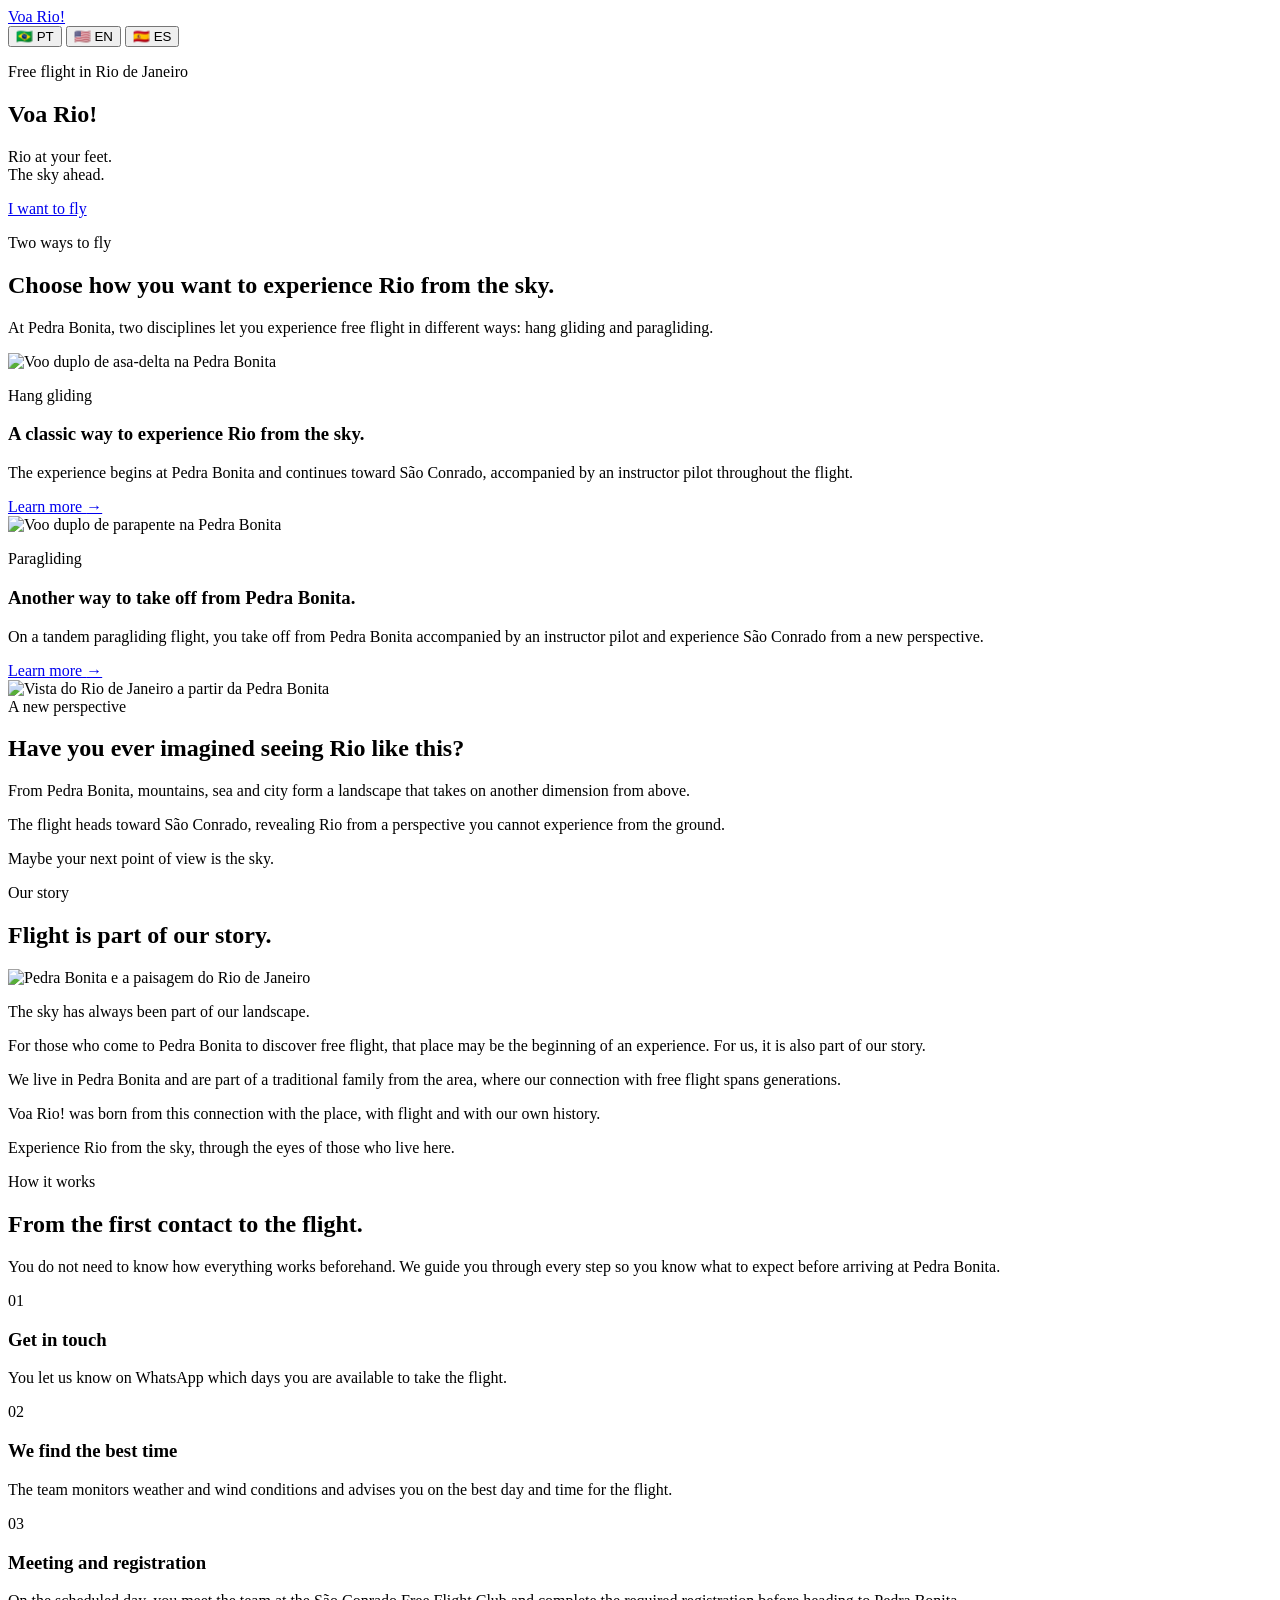
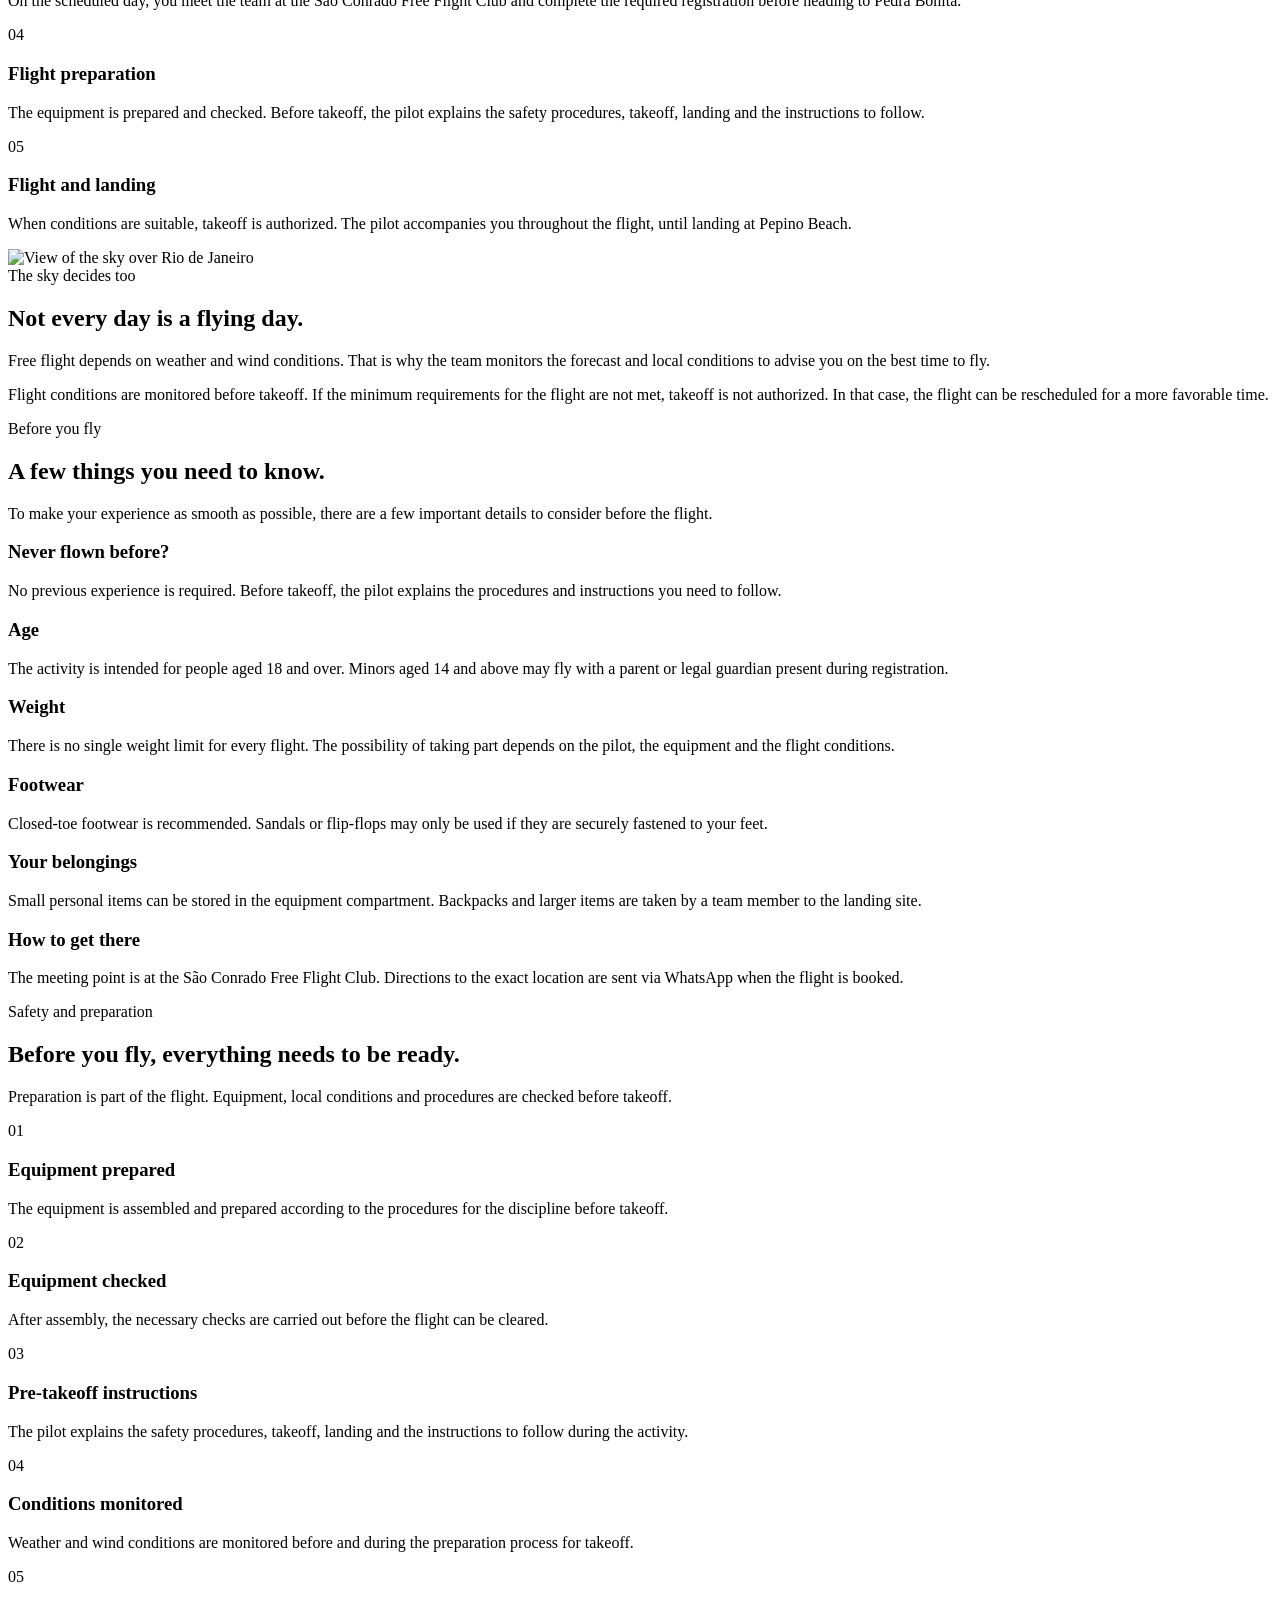
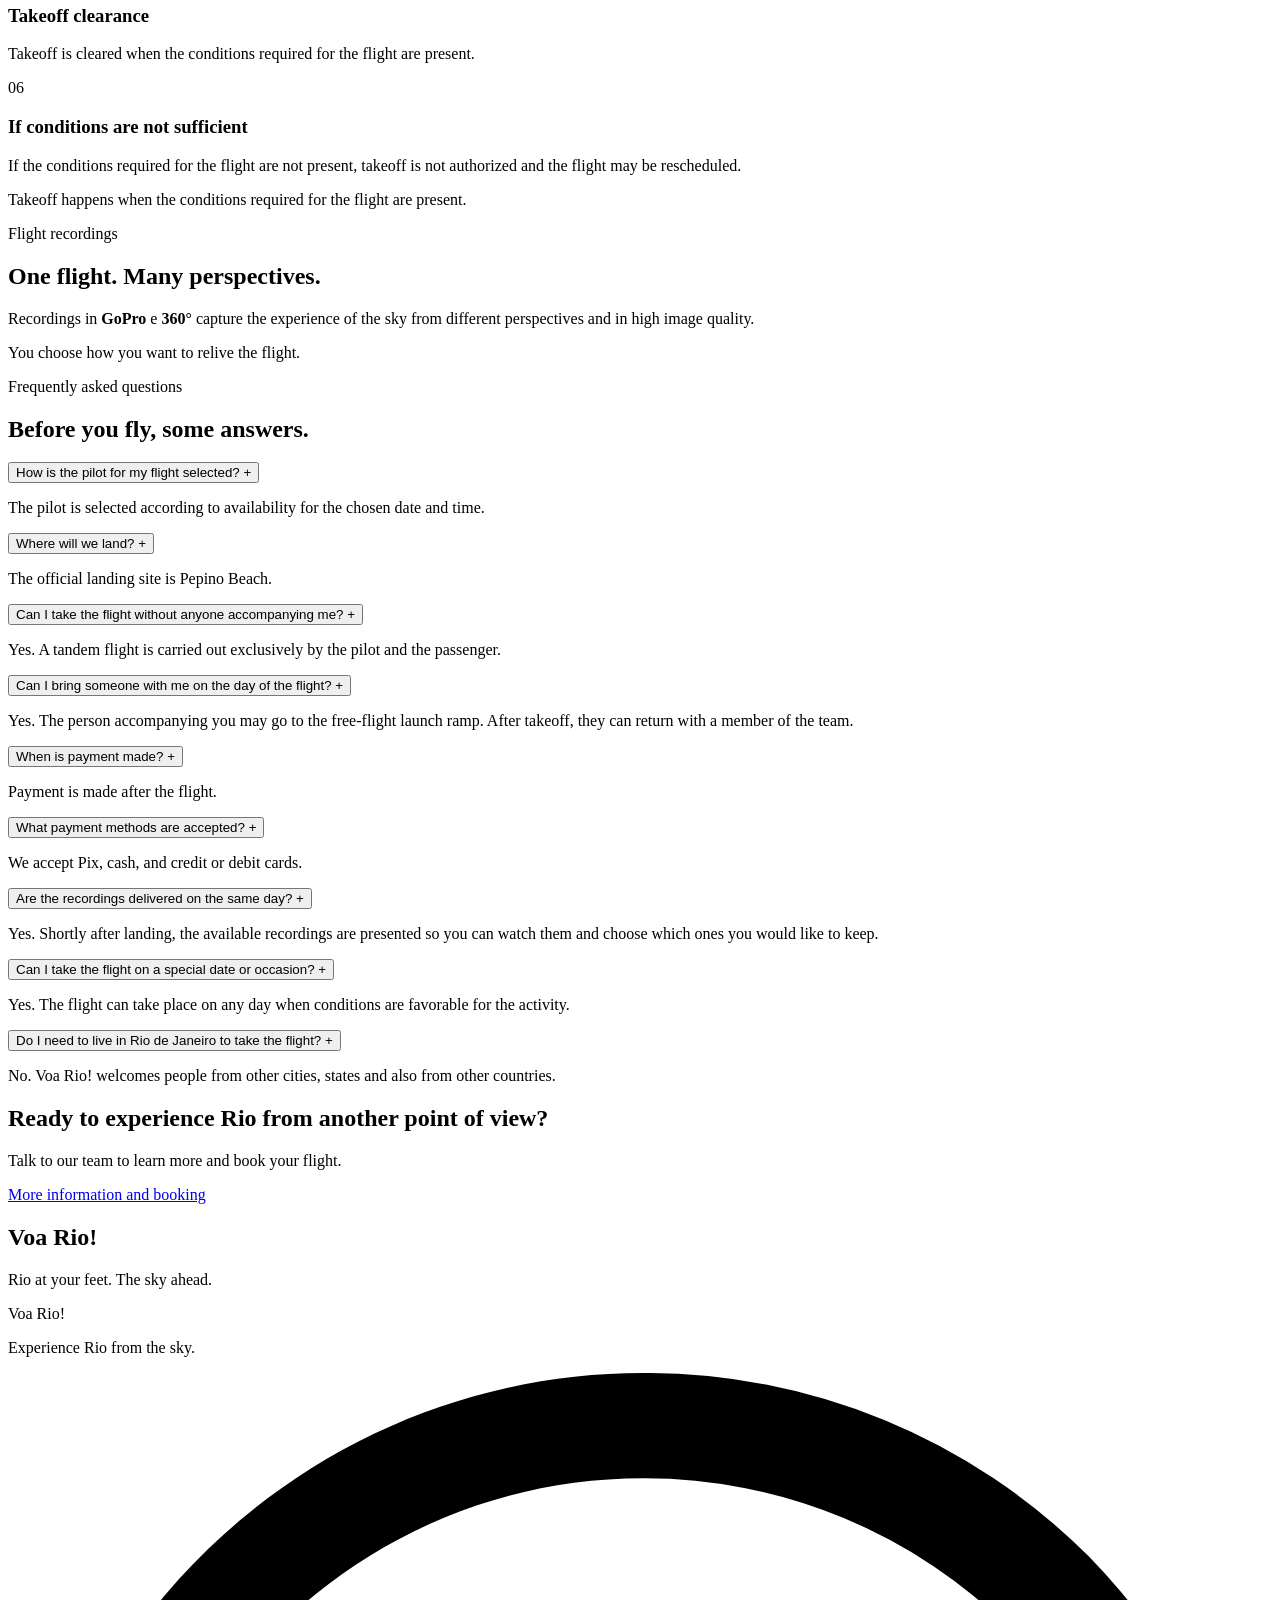
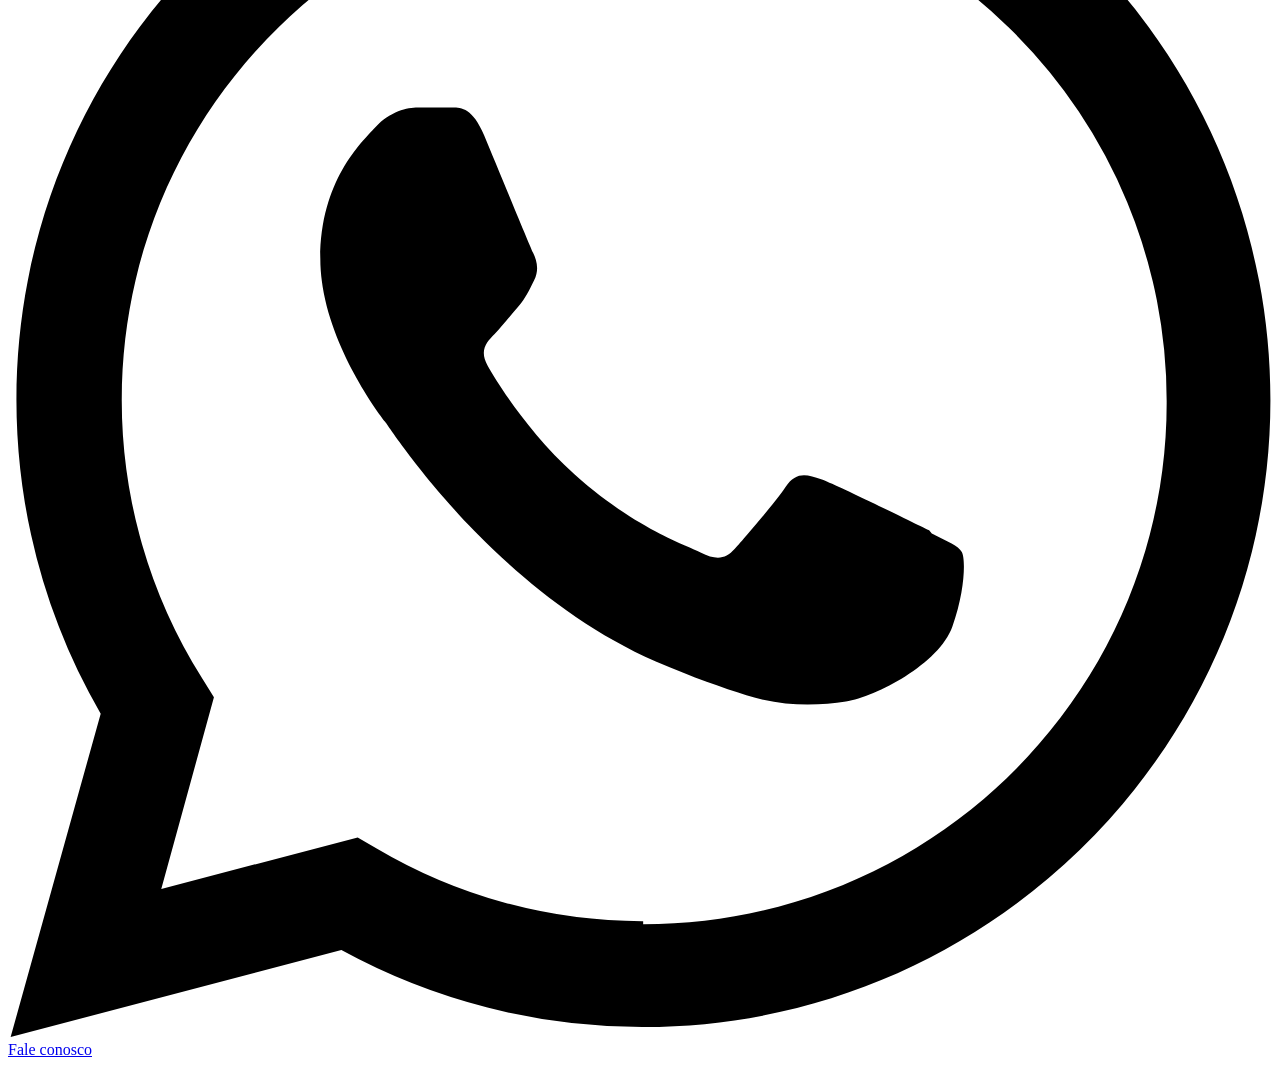
==== commit b5d108e6: "Add files via upload" ====
--- a/en/index.html
+++ b/en/index.html
@@ -6,8 +6,6 @@
     <meta charset="UTF-8">
 
     <meta name="viewport" content="width=device-width, initial-scale=1.0">
-
-    <link rel="stylesheet" href="../style.css">
 
     <meta
         name="description"
@@ -121,9 +119,7 @@
                 </h2>
 
                 <p class="modalidades-texto">
-                    At Pedra Bonita, two disciplines let you experience
-                    free flight in different ways: hang gliding and
-                    paragliding.
+                    At Pedra Bonita, two disciplines let you experience free flight in different ways: hang gliding and paragliding.
                 </p>
 
             </div>
@@ -141,8 +137,8 @@
                     <div class="modalidade-imagem">
 
                         <img
-                            src="../asa-delta.jpg"
-                            alt="Tandem hang gliding flight at Pedra Bonita"
+                            src="asa-delta.jpg"
+                            alt="Voo duplo de asa-delta na Pedra Bonita"
                         >
 
                     </div>
@@ -159,9 +155,7 @@
                         </h3>
 
                         <p>
-                            The experience begins at Pedra Bonita and continues
-                            toward São Conrado, accompanied by an
-                            instructor pilot throughout the flight.
+                            The experience begins at Pedra Bonita and continues toward São Conrado, accompanied by an instructor pilot throughout the flight.
                         </p>
 
                         <a
@@ -187,8 +181,8 @@
                     <div class="modalidade-imagem">
 
                         <img
-                            src="../parapente.jpg"
-                            alt="Tandem paragliding flight at Pedra Bonita"
+                            src="parapente.jpg"
+                            alt="Voo duplo de parapente na Pedra Bonita"
                         >
 
                     </div>
@@ -205,10 +199,7 @@
                         </h3>
 
                         <p>
-                            On a tandem paragliding flight, you take off from
-                            Pedra Bonita accompanied by an instructor pilot
-                            and experience São Conrado from a new
-                            perspective.
+                            On a tandem paragliding flight, you take off from Pedra Bonita accompanied by an instructor pilot and experience São Conrado from a new perspective.
                         </p>
 
                         <a
@@ -241,8 +232,8 @@
   <div class="perspectiva-imagem">
 
     <img
-      src="../perspectiva.jpg"
-      alt="View of Rio de Janeiro from Pedra Bonita"
+      src="perspectiva.jpg"
+      alt="Vista do Rio de Janeiro a partir da Pedra Bonita"
     >
 
   </div>
@@ -260,13 +251,11 @@
     </h2>
 
     <p class="perspectiva-texto">
-      From Pedra Bonita, mountains, sea and city form a landscape
-      that takes on another dimension from above.
+      From Pedra Bonita, mountains, sea and city form a landscape that takes on another dimension from above.
     </p>
 
     <p class="perspectiva-texto">
-      The flight heads toward São Conrado, revealing Rio from
-      a perspective you cannot experience from the ground.
+      The flight heads toward São Conrado, revealing Rio from a perspective you cannot experience from the ground.
     </p>
 
     <p class="perspectiva-destaque">
@@ -299,8 +288,8 @@
       <div class="historia-imagem">
 
         <img
-          src="../historia.jpg"
-          alt="Pedra Bonita and the Rio de Janeiro landscape"
+          src="historia.jpg"
+          alt="Pedra Bonita e a paisagem do Rio de Janeiro"
         >
 
       </div>
@@ -312,20 +301,15 @@
         </p>
 
         <p class="historia-paragrafo">
-          For those who come to Pedra Bonita to discover free flight,
-          that place may be the beginning of an experience. For us,
-          it is also part of our story.
+          For those who come to Pedra Bonita to discover free flight, that place may be the beginning of an experience. For us, it is also part of our story.
         </p>
 
         <p class="historia-paragrafo">
-          We live in Pedra Bonita and are part of a traditional
-          family from the area, where our connection with free flight
-          spans generations.
+          We live in Pedra Bonita and are part of a traditional family from the area, where our connection with free flight spans generations.
         </p>
 
         <p class="historia-paragrafo">
-          Voa Rio! was born from this connection with the place,
-          with flight and with our own history.
+          Voa Rio! was born from this connection with the place, with flight and with our own history.
         </p>
 
         <p class="historia-assinatura">
@@ -356,9 +340,7 @@
       </h2>
 
       <p class="processo-introducao">
-        You do not need to know how everything works beforehand.
-        We guide you through every step so you know what to expect
-        before arriving at Pedra Bonita.
+        You do not need to know how everything works beforehand. We guide you through every step so you know what to expect before arriving at Pedra Bonita.
       </p>
 
     </div>
@@ -377,8 +359,7 @@
           </h3>
 
           <p class="processo-etapa-texto">
-            You let us know on WhatsApp which days you are available
-            to take the flight.
+            You let us know on WhatsApp which days you are available to take the flight.
           </p>
         </div>
 
@@ -396,8 +377,7 @@
           </h3>
 
           <p class="processo-etapa-texto">
-            The team monitors weather and wind conditions and advises
-            you on the best day and time for the flight.
+            The team monitors weather and wind conditions and advises you on the best day and time for the flight.
           </p>
         </div>
 
@@ -415,9 +395,7 @@
           </h3>
 
           <p class="processo-etapa-texto">
-            On the scheduled day, you meet the team at the
-            São Conrado Free Flight Club and complete the required registration
-            before heading to Pedra Bonita.
+            On the scheduled day, you meet the team at the São Conrado Free Flight Club and complete the required registration before heading to Pedra Bonita.
           </p>
         </div>
 
@@ -435,9 +413,7 @@
           </h3>
 
           <p class="processo-etapa-texto">
-            The equipment is prepared and checked. Before takeoff,
-            the pilot explains the safety procedures,
-            takeoff, landing and the instructions to follow.
+            The equipment is prepared and checked. Before takeoff, the pilot explains the safety procedures, takeoff, landing and the instructions to follow.
           </p>
         </div>
 
@@ -455,9 +431,7 @@
           </h3>
 
           <p class="processo-etapa-texto">
-            When conditions are suitable, takeoff is authorized.
-            The pilot accompanies you throughout the flight,
-            until landing at Pepino Beach.
+            When conditions are suitable, takeoff is authorized. The pilot accompanies you throughout the flight, until landing at Pepino Beach.
           </p>
         </div>
 
@@ -474,7 +448,7 @@
 
   <img
     class="ceu-imagem"
-    src="../ceu.jpg"
+    src="ceu.jpg"
     alt="View of the sky over Rio de Janeiro"
   >
 
@@ -489,15 +463,11 @@
     </h2>
 
     <p class="ceu-texto">
-      Free flight depends on weather and wind conditions.
-      That is why the team monitors the forecast and local conditions
-      to advise you on the best time to fly.
+      Free flight depends on weather and wind conditions. That is why the team monitors the forecast and local conditions to advise you on the best time to fly.
     </p>
 
     <p class="ceu-destaque">
-      Flight conditions are monitored before takeoff. If the minimum requirements
-        for the flight are not met, takeoff is not authorized.
-        In that case, the flight can be rescheduled for a more favorable time.
+      Flight conditions are monitored before takeoff. If the minimum requirements for the flight are not met, takeoff is not authorized. In that case, the flight can be rescheduled for a more favorable time.
     </p>
 
   </div>
@@ -520,9 +490,7 @@
       </h2>
 
       <p class="antes-voar-introducao">
-        To make your experience as smooth as possible,
-        there are a few important details to consider
-        before the flight.
+        To make your experience as smooth as possible, there are a few important details to consider before the flight.
       </p>
 
     </div>
@@ -536,9 +504,7 @@
         </h3>
 
         <p class="antes-voar-item-texto">
-          No previous experience is required.
-          Before takeoff, the pilot explains
-          the procedures and instructions you need to follow.
+          No previous experience is required. Before takeoff, the pilot explains the procedures and instructions you need to follow.
         </p>
 
       </div>
@@ -550,9 +516,7 @@
         </h3>
 
         <p class="antes-voar-item-texto">
-          The activity is intended for people aged 18 and over.
-          Minors aged 14 and above may fly with a parent
-          or legal guardian present during registration.
+          The activity is intended for people aged 18 and over. Minors aged 14 and above may fly with a parent or legal guardian present during registration.
         </p>
 
       </div>
@@ -564,9 +528,7 @@
         </h3>
 
         <p class="antes-voar-item-texto">
-          There is no single weight limit for every flight.
-          The possibility of taking part depends on the pilot,
-          the equipment and the flight conditions.
+          There is no single weight limit for every flight. The possibility of taking part depends on the pilot, the equipment and the flight conditions.
         </p>
 
       </div>
@@ -578,9 +540,7 @@
         </h3>
 
         <p class="antes-voar-item-texto">
-          Closed-toe footwear is recommended.
-          Sandals or flip-flops may only be used
-          if they are securely fastened to your feet.
+          Closed-toe footwear is recommended. Sandals or flip-flops may only be used if they are securely fastened to your feet.
         </p>
 
       </div>
@@ -592,9 +552,7 @@
         </h3>
 
         <p class="antes-voar-item-texto">
-          Small personal items can be stored
-          in the equipment compartment. Backpacks and larger items
-          are taken by a team member to the landing site.
+          Small personal items can be stored in the equipment compartment. Backpacks and larger items are taken by a team member to the landing site.
         </p>
 
       </div>
@@ -606,9 +564,7 @@
         </h3>
 
         <p class="antes-voar-item-texto">
-          The meeting point is at the São Conrado Free Flight Club.
-          Directions to the exact location are sent via WhatsApp
-          when the flight is booked.
+          The meeting point is at the São Conrado Free Flight Club. Directions to the exact location are sent via WhatsApp when the flight is booked.
         </p>
 
       </div>
@@ -631,12 +587,11 @@
       </span>
 
       <h2 class="seguranca-titulo">
-        Before you fly, tudo precisa estar pronto.
+        Before you fly, everything needs to be ready.
       </h2>
 
       <p class="seguranca-introducao">
-        Preparation is part of the flight. Equipment, local conditions
-        and procedures are checked before takeoff.
+        Preparation is part of the flight. Equipment, local conditions and procedures are checked before takeoff.
       </p>
 
     </div>
@@ -654,8 +609,7 @@
         </h3>
 
         <p class="seguranca-item-texto">
-          The equipment is assembled and prepared according to the
-          procedures for the discipline before takeoff.
+          The equipment is assembled and prepared according to the procedures for the discipline before takeoff.
         </p>
 
       </div>
@@ -671,8 +625,7 @@
         </h3>
 
         <p class="seguranca-item-texto">
-          After assembly, the necessary checks are carried out
-          before the flight can be cleared.
+          After assembly, the necessary checks are carried out before the flight can be cleared.
         </p>
 
       </div>
@@ -688,8 +641,7 @@
         </h3>
 
         <p class="seguranca-item-texto">
-          The pilot explains the safety procedures, takeoff,
-          landing and the instructions to follow during the activity.
+          The pilot explains the safety procedures, takeoff, landing and the instructions to follow during the activity.
         </p>
 
       </div>
@@ -705,8 +657,7 @@
         </h3>
 
         <p class="seguranca-item-texto">
-          Weather and wind conditions are monitored before and during
-          the preparation process for takeoff.
+          Weather and wind conditions are monitored before and during the preparation process for takeoff.
         </p>
 
       </div>
@@ -722,8 +673,7 @@
         </h3>
 
         <p class="seguranca-item-texto">
-          Takeoff is cleared when the conditions required
-          for the flight are present.
+          Takeoff is cleared when the conditions required for the flight are present.
         </p>
 
       </div>
@@ -739,8 +689,7 @@
         </h3>
 
         <p class="seguranca-item-texto">
-          If the conditions required for the flight are not present,
-          takeoff is not authorized and the flight may be rescheduled.
+          If the conditions required for the flight are not present, takeoff is not authorized and the flight may be rescheduled.
         </p>
 
       </div>
@@ -750,8 +699,7 @@
     <div class="seguranca-destaque">
 
       <p>
-        Takeoff happens when the conditions required
-        for the flight are present.
+        Takeoff happens when the conditions required for the flight are present.
       </p>
 
     </div>
@@ -774,9 +722,8 @@
     </h2>
 
     <p class="registro-texto">
-      Registros em <strong>GoPro</strong> e <strong>360°</strong>
-      capture the experience of the sky from different perspectives
-      and in high image quality.
+      Recordings in <strong>GoPro</strong> e <strong>360°</strong>
+      capture the experience of the sky from different perspectives and in high image quality.
     </p>
 
     <p class="registro-destaque">
@@ -795,7 +742,7 @@
 
         <p class="secao-etiqueta">Frequently asked questions</p>
 
-        <h2>Before you fly, algumas respostas.</h2>
+        <h2>Before you fly, some answers.</h2>
 
         <div class="faq-lista">
 
@@ -807,8 +754,7 @@
 
                 <div class="faq-resposta">
                     <p>
-                        The pilot is selected according to availability
-                        for the chosen date and time.
+                        The pilot is selected according to availability for the chosen date and time.
                     </p>
                 </div>
             </div>
@@ -836,8 +782,7 @@
 
                 <div class="faq-resposta">
                     <p>
-                        Yes. A tandem flight is carried out exclusively by the pilot
-                        and the passenger.
+                        Yes. A tandem flight is carried out exclusively by the pilot and the passenger.
                     </p>
                 </div>
             </div>
@@ -851,9 +796,7 @@
 
                 <div class="faq-resposta">
                     <p>
-                        Yes. The person accompanying you may go
-                        to the free-flight launch ramp. After takeoff, they can return
-                        with a member of the team.
+                        Yes. The person accompanying you may go to the free-flight launch ramp. After takeoff, they can return with a member of the team.
                     </p>
                 </div>
             </div>
@@ -895,9 +838,7 @@
 
                 <div class="faq-resposta">
                     <p>
-                        Yes. Shortly after landing, the available recordings
-                        are presented so you can watch them
-                        and choose which ones you would like to keep.
+                        Yes. Shortly after landing, the available recordings are presented so you can watch them and choose which ones you would like to keep.
                     </p>
                 </div>
             </div>
@@ -911,8 +852,7 @@
 
                 <div class="faq-resposta">
                     <p>
-                        Yes. The flight can take place on any day when
-                        conditions are favorable for the activity.
+                        Yes. The flight can take place on any day when conditions are favorable for the activity.
                     </p>
                 </div>
             </div>
@@ -926,8 +866,7 @@
 
                 <div class="faq-resposta">
                     <p>
-                        No. Voa Rio! welcomes people from other cities,
-                        states and also from other countries.
+                        No. Voa Rio! welcomes people from other cities, states and also from other countries.
                     </p>
                 </div>
             </div>
@@ -1057,7 +996,7 @@
     />
   </svg>
 
-  <span>Contact us</span>
+  <span>Fale conosco</span>
 </a>
 <script>
 document.addEventListener("DOMContentLoaded", function () {
@@ -1106,7 +1045,7 @@
 });
 </script>
 
-<script src="../js/idioma.js"></script>
+<script src="js/idioma.js"></script>
     
 </body>
 
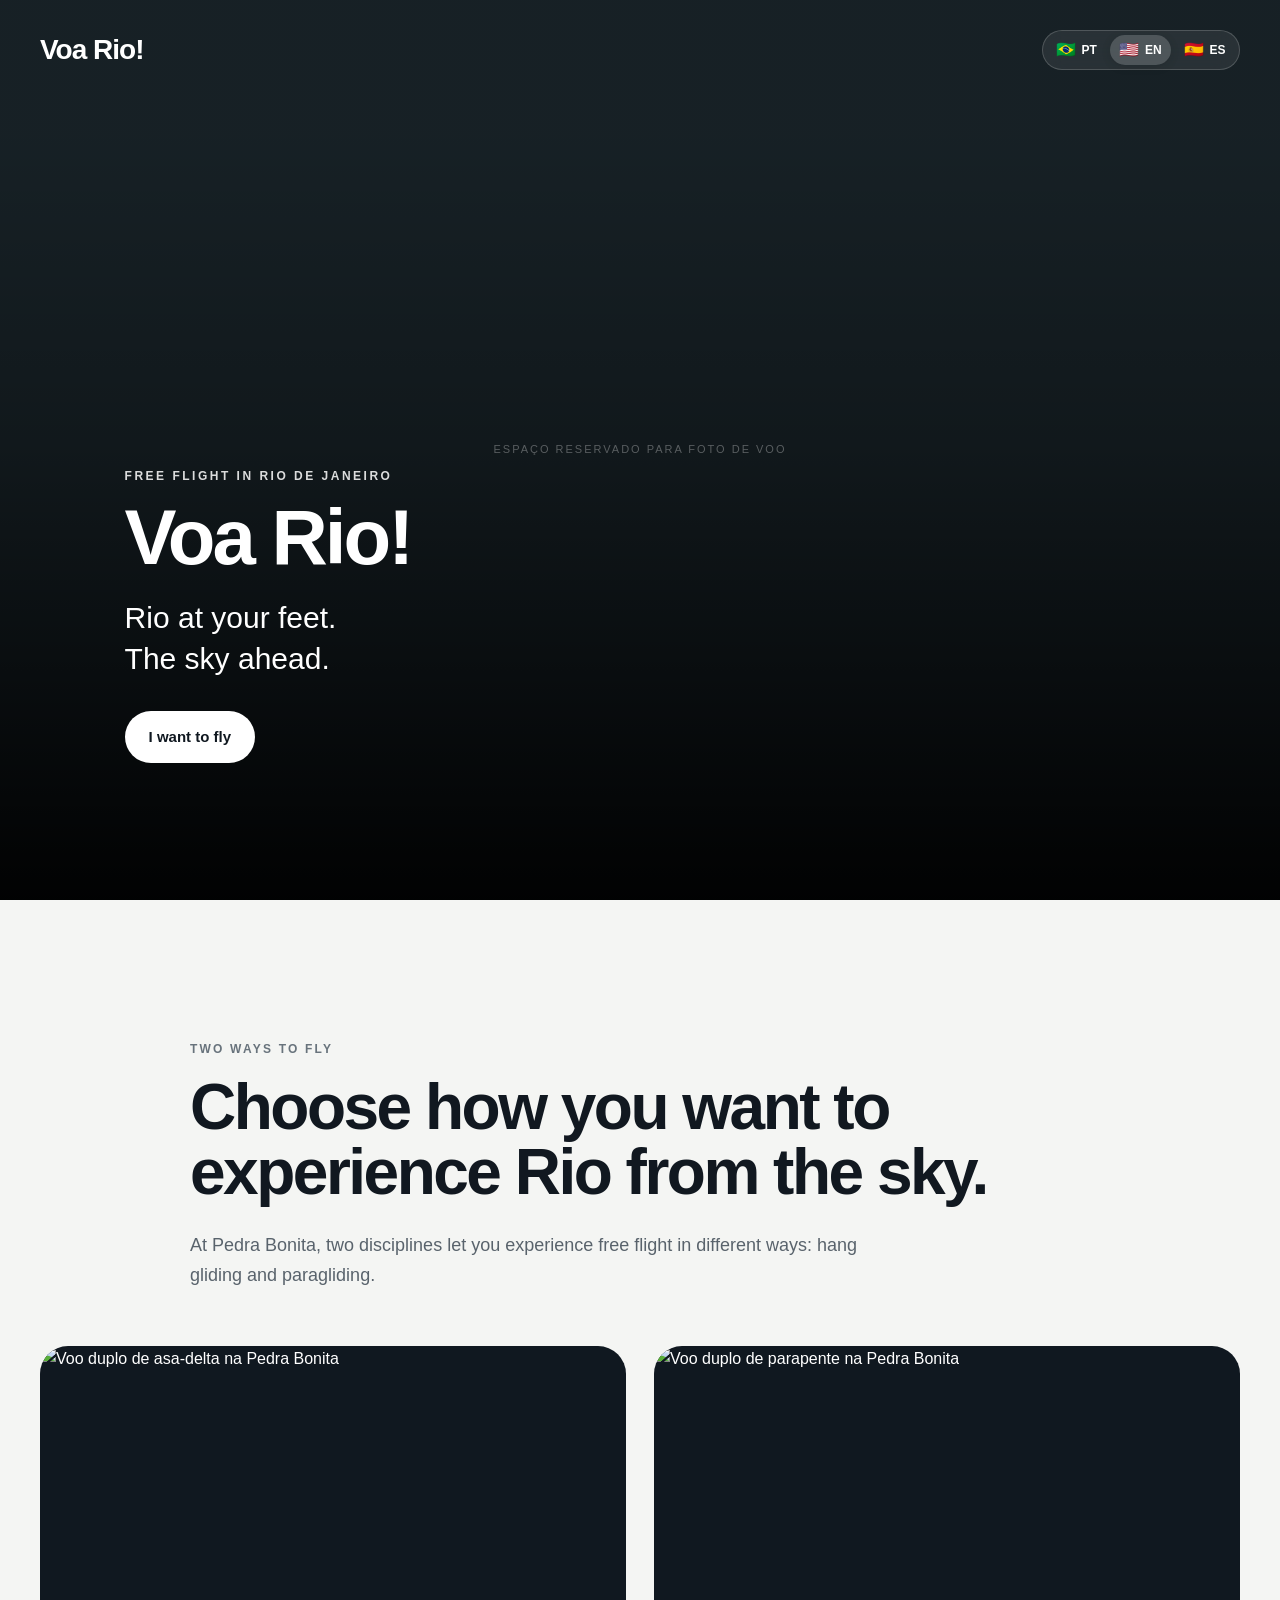
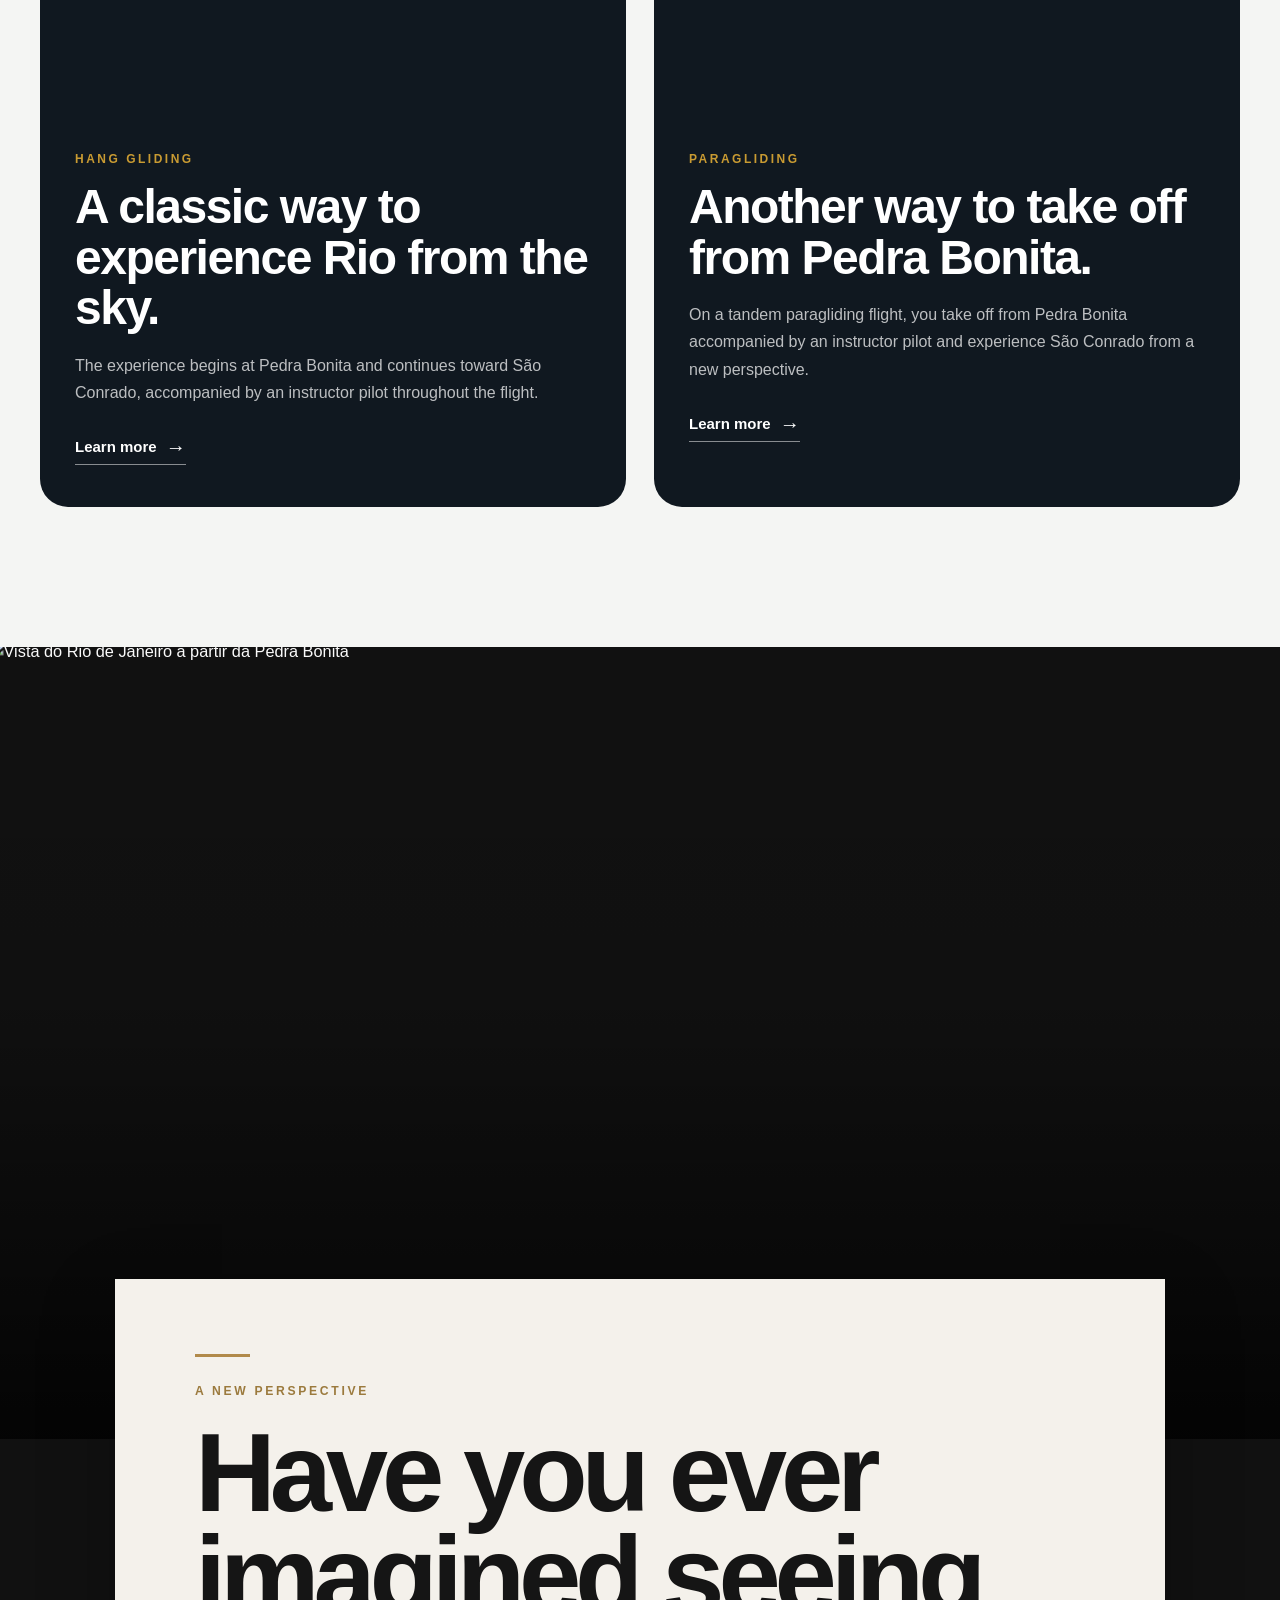
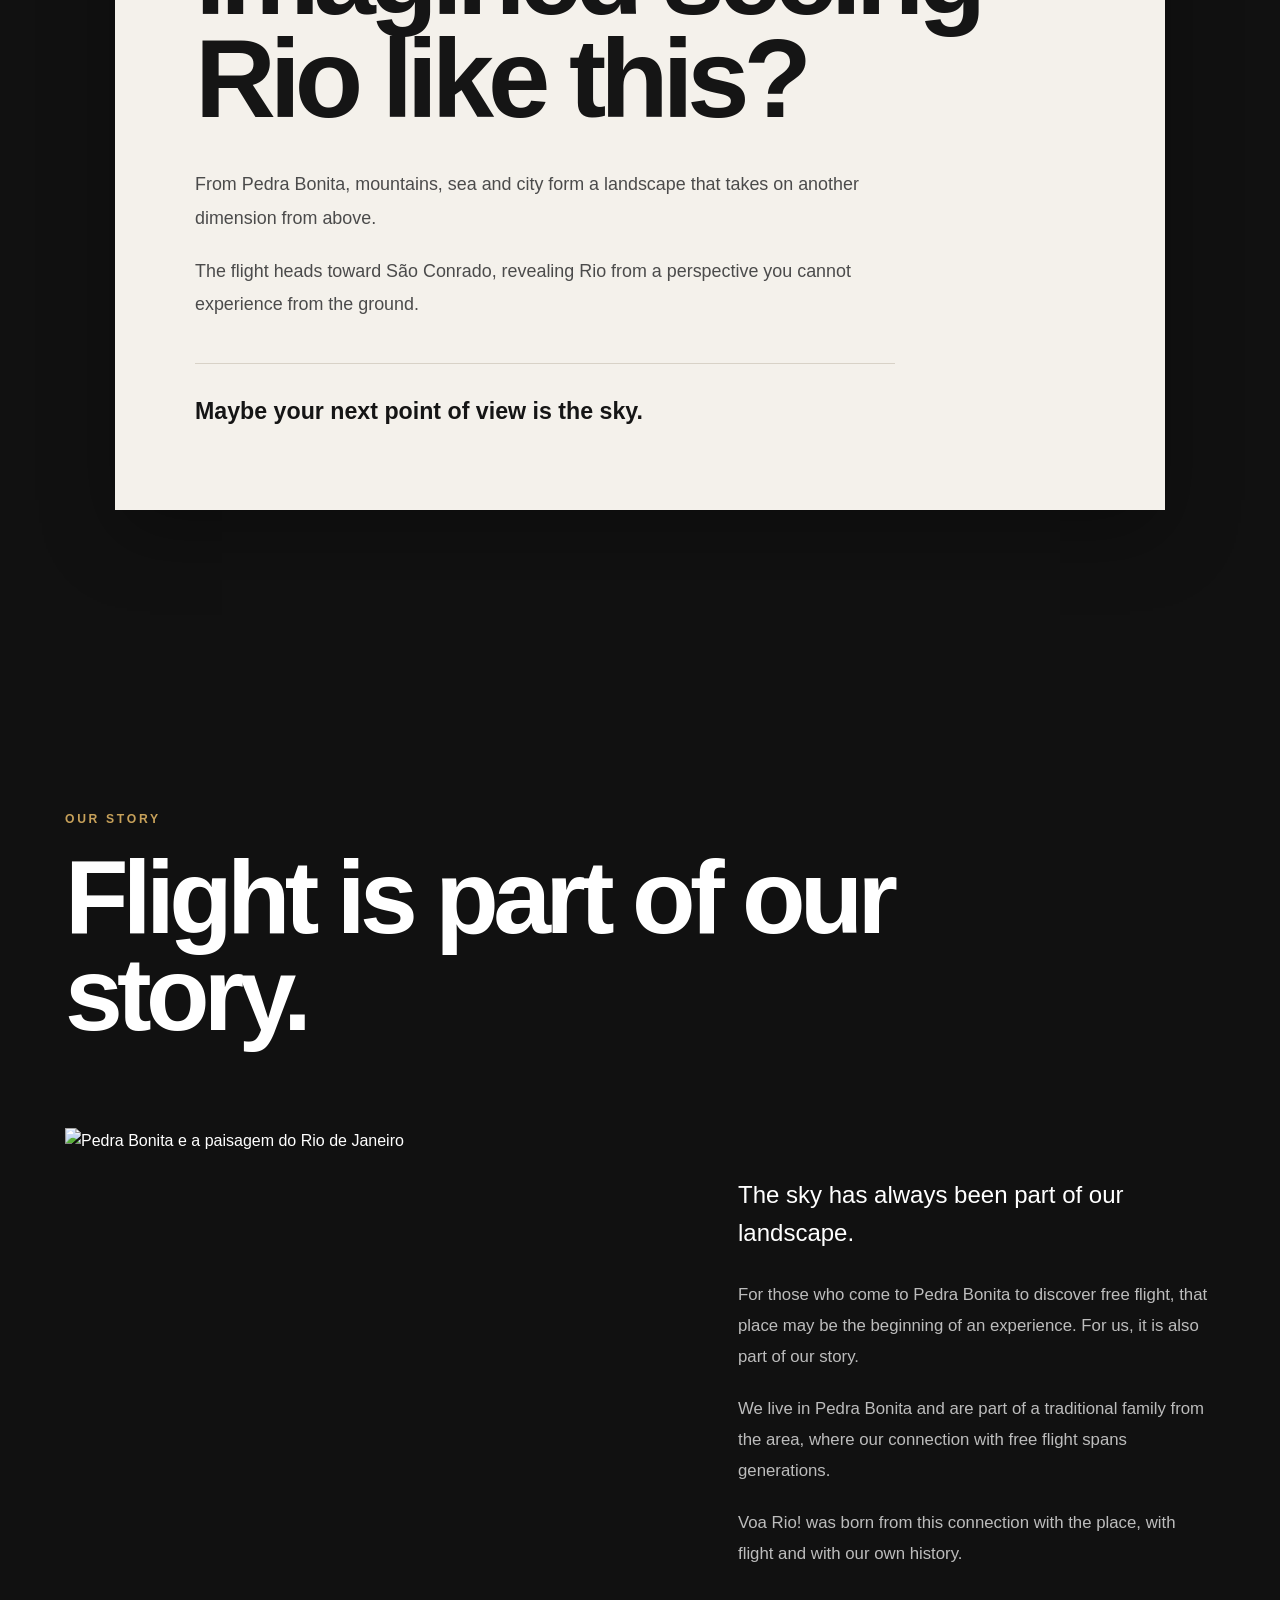
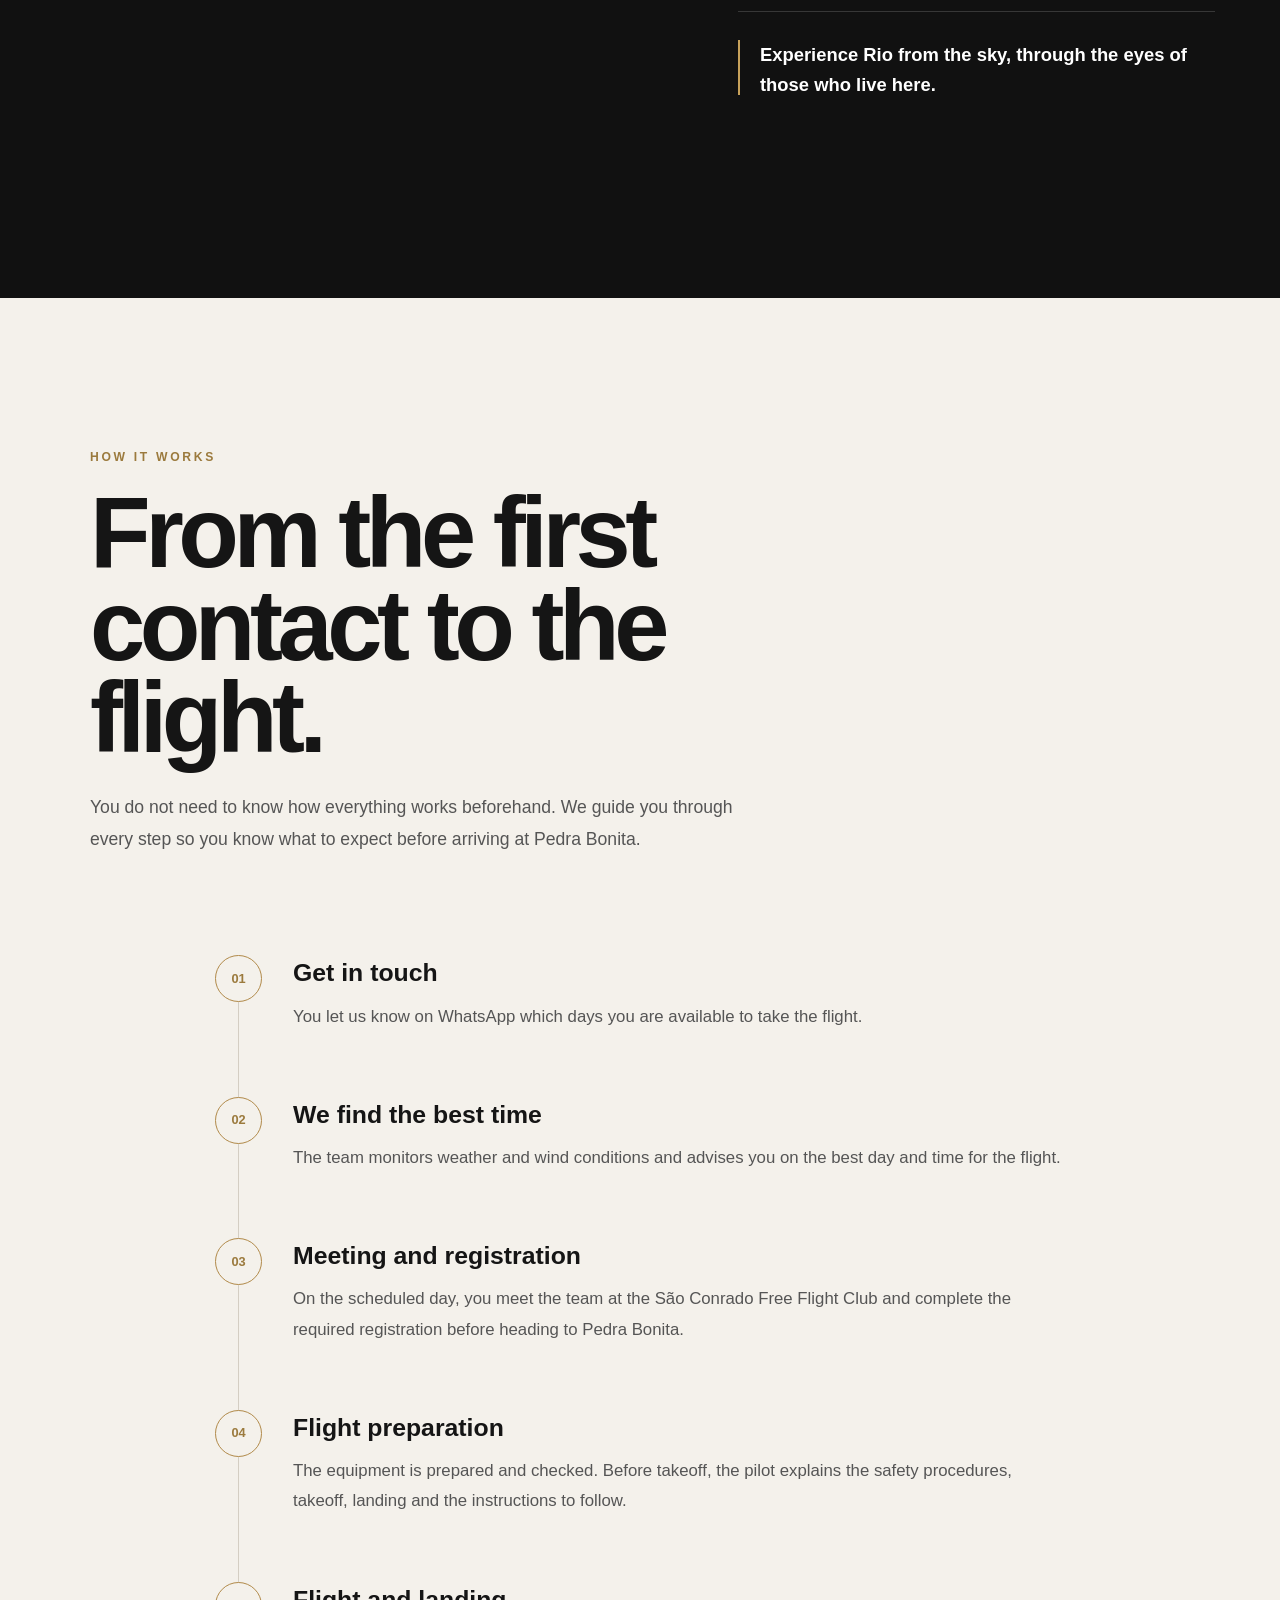
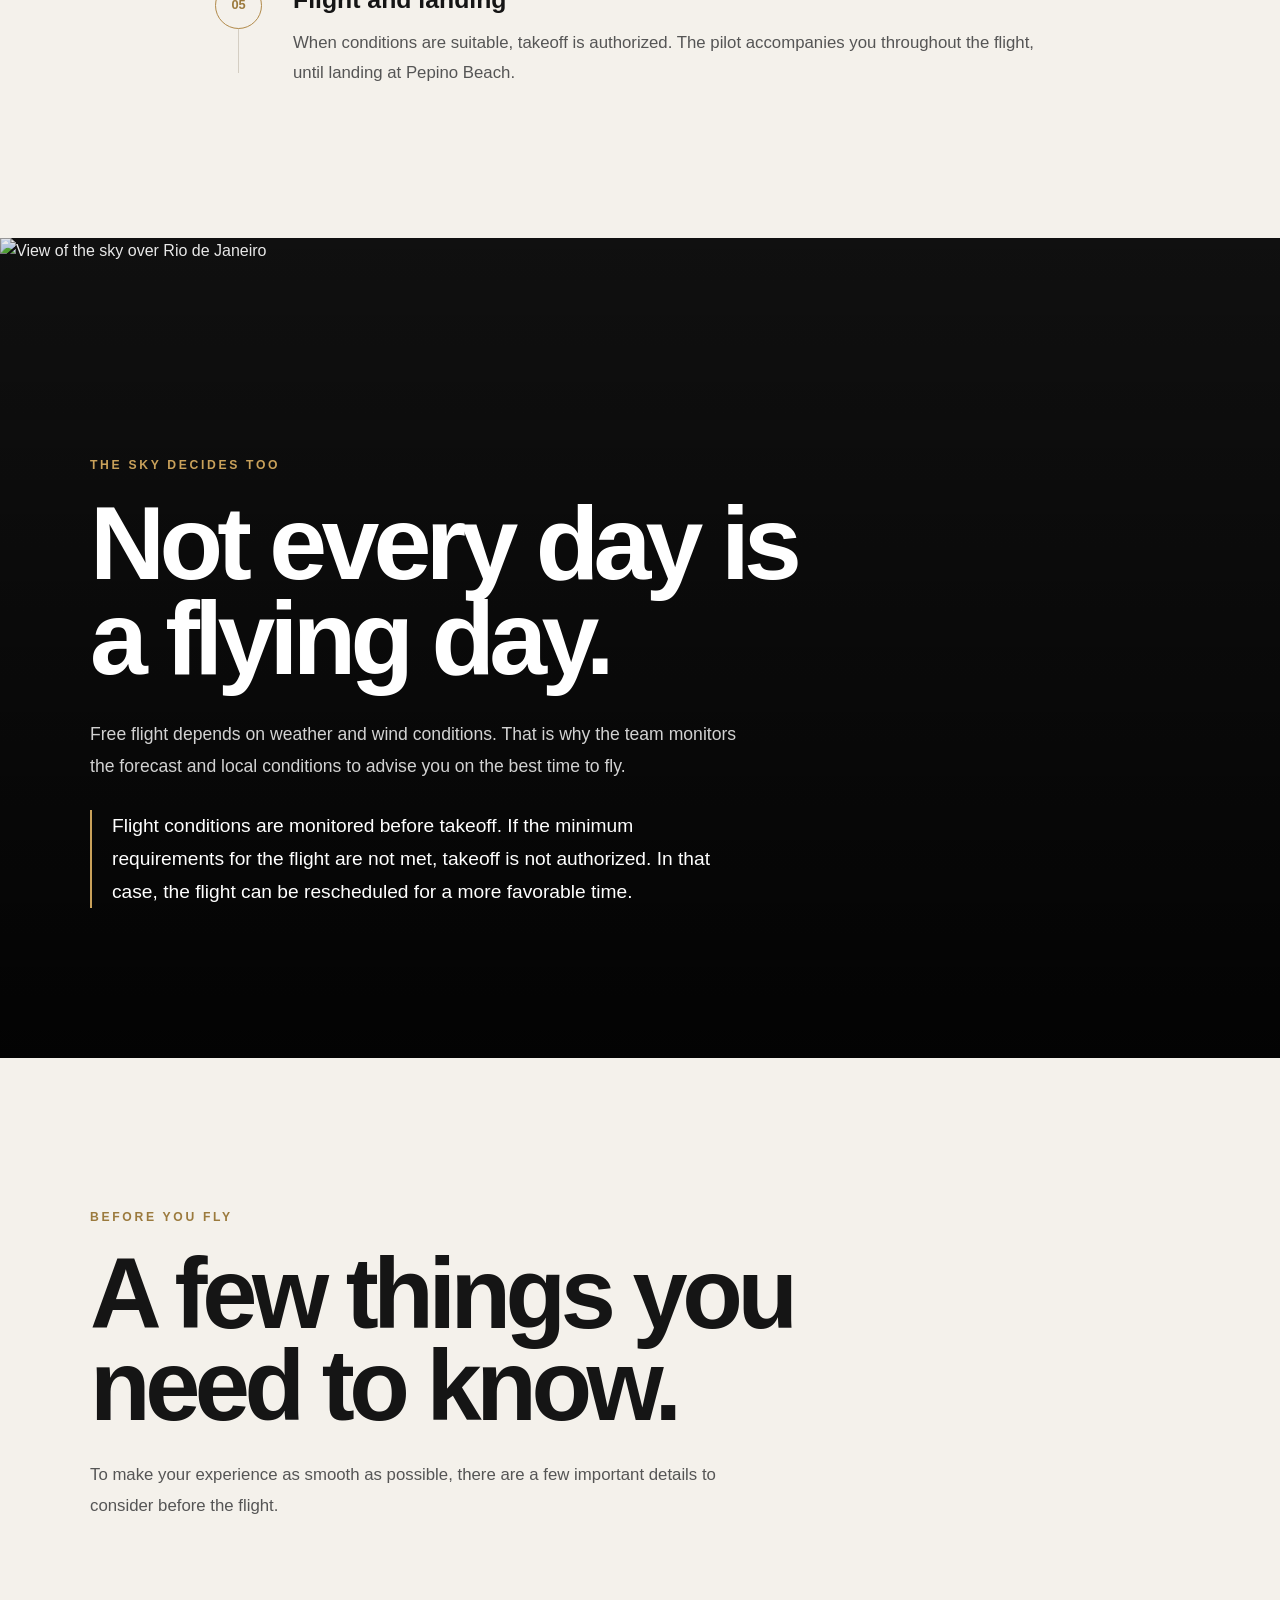
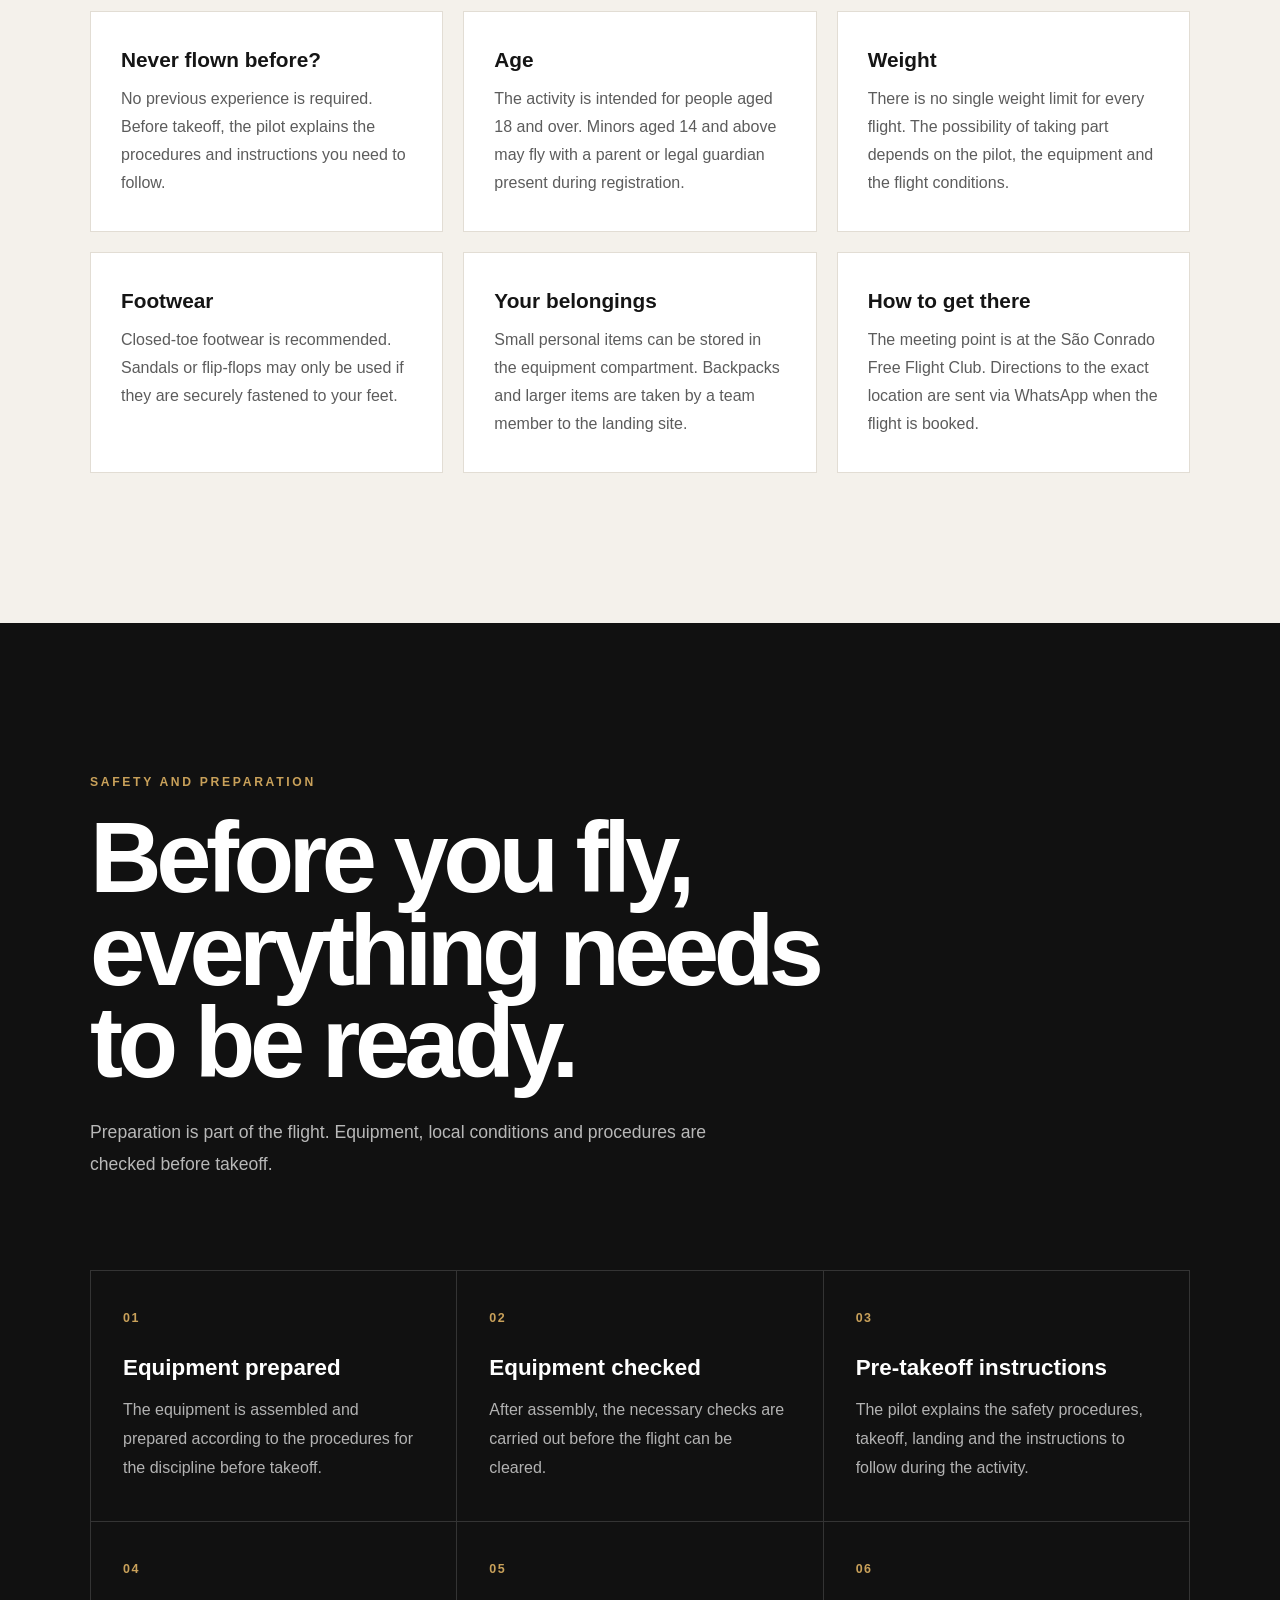
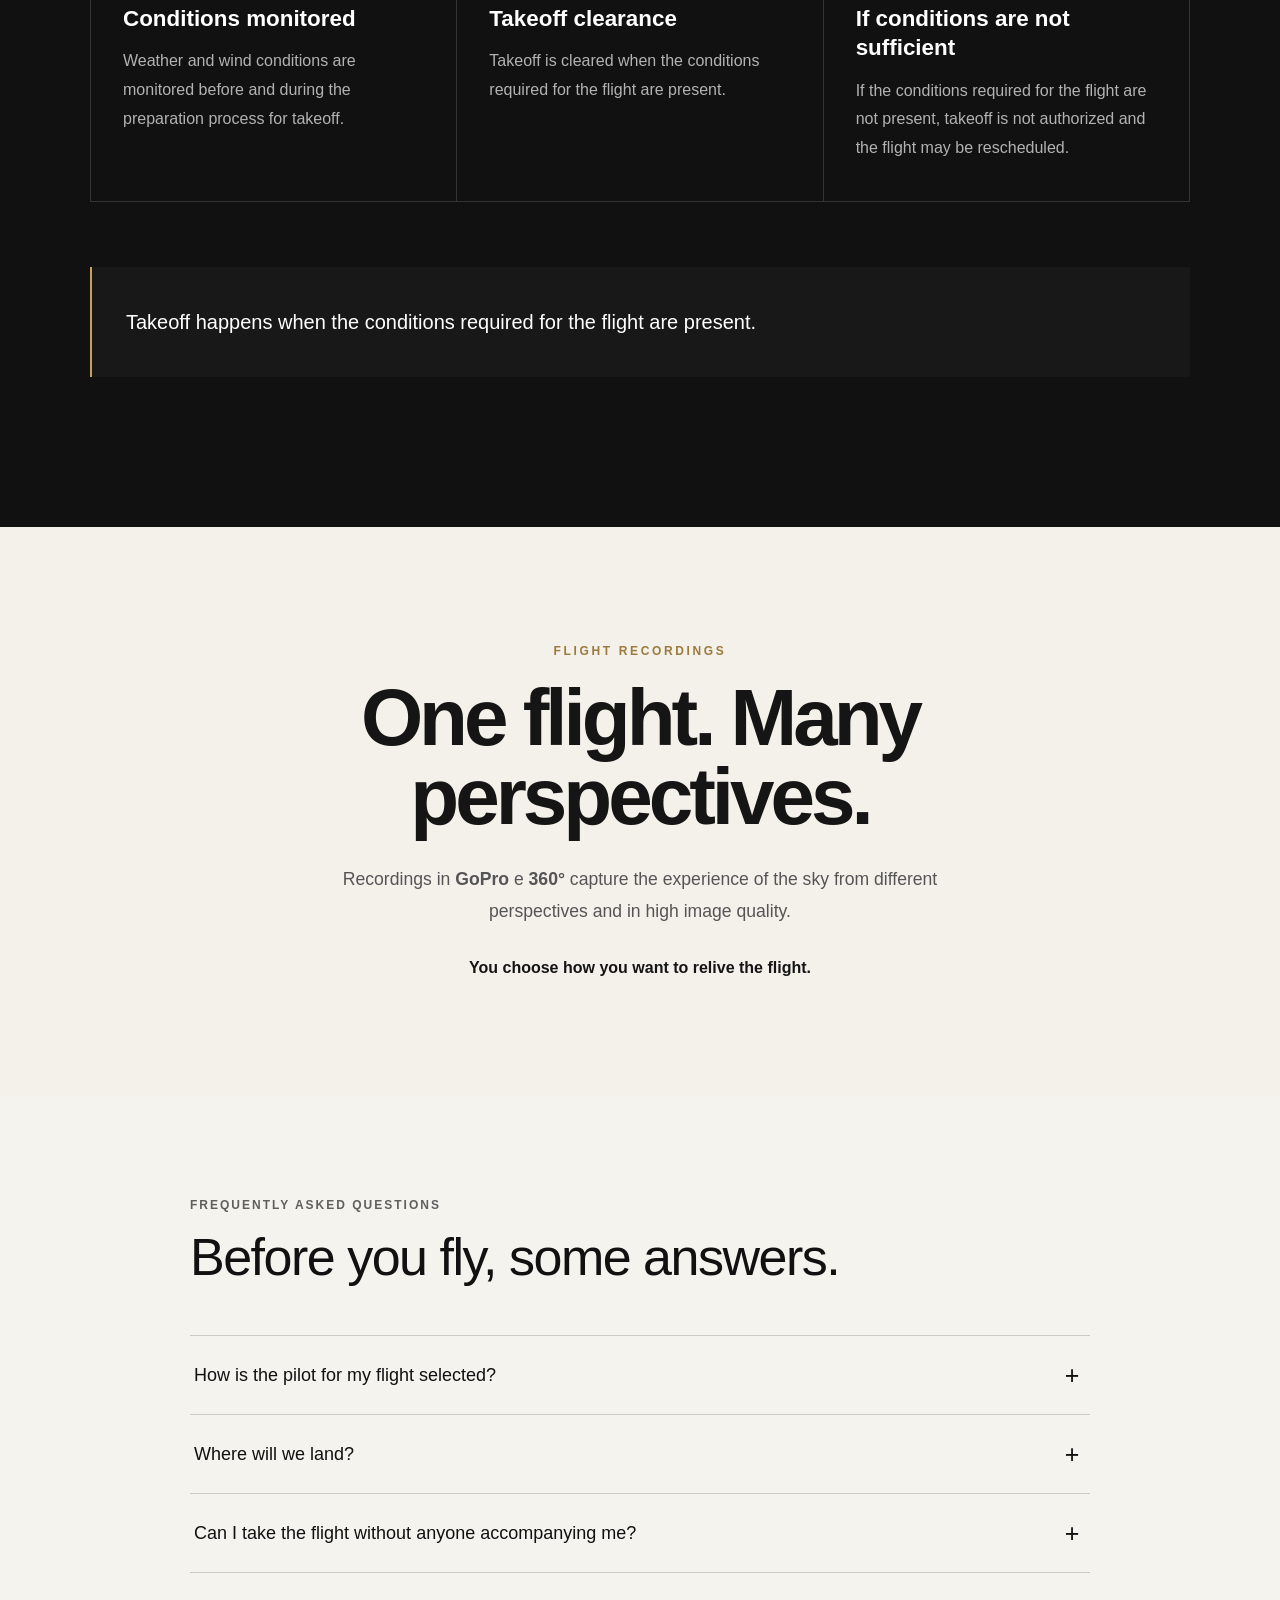
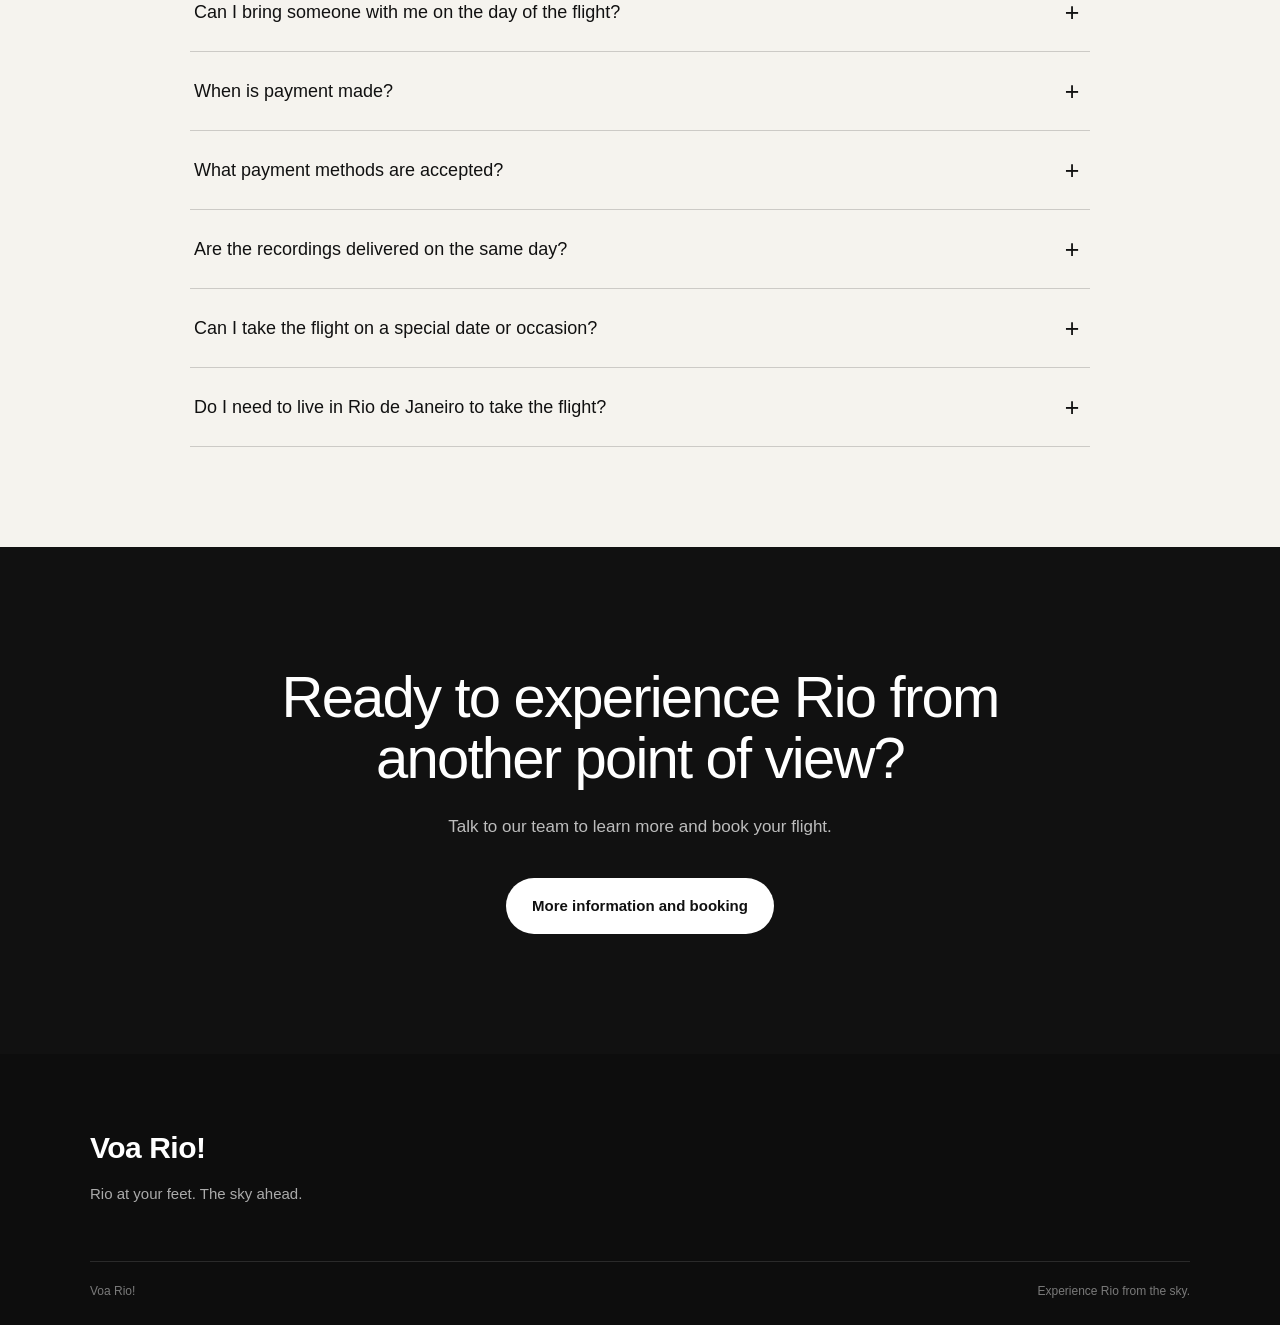
==== commit f89488ce: "Add files via upload" ====
--- a/en/index.html
+++ b/en/index.html
@@ -18,6 +18,8 @@
     >
 
     <title>Voa Rio! | Rio at your feet. The sky ahead.</title>
+    <link rel="stylesheet" href="../style.css">
+
 </head>
 
 
@@ -994,9 +996,7 @@
     <path
       d="M20.52 3.48A11.87 11.87 0 0 0 12.06 0C5.5 0 .16 5.34.16 11.9c0 2.1.55 4.15 1.6 5.96L.05 24l6.28-1.65a11.9 11.9 0 0 0 5.73 1.46h.01c6.56 0 11.9-5.34 11.9-11.9 0-3.18-1.24-6.17-3.45-8.43ZM12.06 21.8h-.01a9.9 9.9 0 0 1-5.05-1.38l-.36-.21-3.73.98 1-3.64-.23-.37a9.9 9.9 0 0 1-1.52-5.28C2.16 6.44 6.6 2 12.06 2a9.87 9.87 0 0 1 7.03 2.92 9.88 9.88 0 0 1 2.91 7.04c0 5.46-4.44 9.9-9.94 9.9Zm5.43-7.42c-.3-.15-1.77-.87-2.05-.97-.28-.1-.48-.15-.68.15-.2.3-.78.97-.96 1.17-.18.2-.35.22-.65.07-.3-.15-1.25-.46-2.39-1.48-.88-.79-1.48-1.76-1.65-2.06-.17-.3-.02-.46.13-.61.14-.14.3-.35.45-.52.15-.18.2-.3.3-.5.1-.2.05-.37-.02-.52-.07-.15-.68-1.63-.93-2.23-.25-.6-.5-.52-.68-.53h-.58c-.2 0-.52.07-.8.37-.28.3-1.05 1.03-1.05 2.5s1.08 2.9 1.23 3.1c.15.2 2.12 3.24 5.14 4.55.72.31 1.28.5 1.72.64.72.23 1.37.2 1.89.12.58-.09 1.77-.72 2.02-1.42.25-.7.25-1.3.18-1.42-.07-.12-.27-.2-.57-.35Z"
     />
-  </svg>
-
-  <span>Fale conosco</span>
+  </svg>  <span>Fale conosco</span>
 </a>
 <script>
 document.addEventListener("DOMContentLoaded", function () {
@@ -1045,7 +1045,7 @@
 });
 </script>
 
-<script src="js/idioma.js"></script>
+<script src="../js/idioma.js"></script>
     
 </body>
 
--- a/style.css
+++ b/style.css
@@ -0,0 +1,3238 @@
+/* ===== CSS extraído de index-original.html — <style> #1 ===== */
+
+
+        /* ==============================
+           CONFIGURAÇÕES GERAIS
+        ============================== */
+
+        * {
+            margin: 0;
+            padding: 0;
+            box-sizing: border-box;
+        }
+
+
+        html {
+            scroll-behavior: smooth;
+        }
+
+
+        body {
+            margin: 0;
+
+            background: #0b1118;
+
+            color: #ffffff;
+
+            font-family:
+                Arial,
+                Helvetica,
+                sans-serif;
+        }
+
+
+        a {
+            color: inherit;
+            text-decoration: none;
+        }
+
+
+        /* ==============================
+           CABEÇALHO
+        ============================== */
+
+        .cabecalho {
+            position: absolute;
+
+            top: 0;
+            left: 0;
+
+            width: 100%;
+
+            padding: 22px 20px;
+
+            z-index: 20;
+        }
+
+
+        .cabecalho-conteudo {
+            width: 100%;
+
+            max-width: 1200px;
+
+            margin: 0 auto;
+
+            display: flex;
+
+            align-items: center;
+
+            justify-content: space-between;
+        }
+
+        .seletor-idioma {
+    display: flex;
+    align-items: center;
+    gap: 4px;
+    padding: 4px;
+    border: 1px solid rgba(255, 255, 255, 0.18);
+    border-radius: 999px;
+    background: rgba(255, 255, 255, 0.08);
+    backdrop-filter: blur(10px);
+}
+
+.seletor-idioma button {
+    display: inline-flex;
+    align-items: center;
+    justify-content: center;
+    gap: 6px;
+    border: none;
+    background: transparent;
+    color: #ffffff;
+    padding: 7px 9px;
+    border-radius: 999px;
+    font-size: 12px;
+    font-weight: 700;
+    cursor: pointer;
+    transition:
+        background 0.2s ease,
+        transform 0.2s ease;
+}
+
+.seletor-idioma button:hover {
+    background: rgba(255, 255, 255, 0.14);
+    transform: translateY(-1px);
+}
+
+.seletor-idioma .bandeira {
+    font-size: 16px;
+    line-height: 1;
+}
+
+.seletor-idioma .idioma-ativo {
+    background: rgba(255, 255, 255, 0.18);
+    box-shadow: 0 2px 10px rgba(0, 0, 0, 0.12);
+}
+        
+        .logo {
+            font-size: 26px;
+
+            font-weight: 700;
+
+            letter-spacing: -1px;
+
+            color: #ffffff;
+        }
+
+
+        .botao-cabecalho {
+            display: inline-flex;
+
+            align-items: center;
+
+            justify-content: center;
+
+            min-height: 48px;
+
+            padding: 0 21px;
+
+            border-radius: 999px;
+
+            background: #ffffff;
+
+            color: #101820;
+
+            font-size: 14px;
+
+            font-weight: 700;
+        }
+
+
+        /* ==============================
+           HERO
+        ============================== */
+
+        .hero {
+            position: relative;
+
+            min-height: 100vh;
+            min-height: 100svh;
+
+            display: flex;
+
+            align-items: flex-end;
+
+            overflow: hidden;
+
+            background:
+                linear-gradient(
+                    to bottom,
+                    rgba(7, 15, 23, 0.15),
+                    rgba(7, 15, 23, 0.25) 40%,
+                    rgba(7, 15, 23, 0.92) 100%
+                ),
+                url("hero.jpg")
+                center center
+                / cover
+                no-repeat;
+        }
+
+
+        .hero-conteudo {
+            position: relative;
+
+            z-index: 5;
+
+            width: 100%;
+
+            max-width: 1200px;
+
+            margin: 0 auto;
+
+            padding:
+                0
+                20px
+                70px;
+
+            color: #ffffff;
+        }
+
+
+        .hero-rotulo {
+            margin-bottom: 15px;
+
+            color: rgba(255, 255, 255, 0.85);
+
+            font-size: 12px;
+
+            font-weight: 700;
+
+            letter-spacing: 2.5px;
+
+            text-transform: uppercase;
+        }
+
+
+        .hero-titulo {
+            max-width: 850px;
+
+            margin-bottom: 25px;
+
+            color: #ffffff;
+
+            font-size:
+                clamp(
+                    54px,
+                    15vw,
+                    105px
+                );
+
+            font-weight: 700;
+
+            line-height: 0.9;
+
+            letter-spacing: -5px;
+        }
+
+
+        .hero-slogan {
+            max-width: 600px;
+
+            margin-bottom: 32px;
+
+            color: #ffffff;
+
+            font-size:
+                clamp(
+                    21px,
+                    5.5vw,
+                    30px
+                );
+
+            font-weight: 400;
+
+            line-height: 1.35;
+        }
+
+
+        .botao-hero {
+            display: inline-flex;
+
+            align-items: center;
+
+            justify-content: center;
+
+            min-height: 52px;
+
+            padding: 0 24px;
+
+            border-radius: 999px;
+
+            background: #ffffff;
+
+            color: #101820;
+
+            font-size: 15px;
+
+            font-weight: 700;
+        }
+
+
+        /* ==============================
+           TELAS MAIORES
+        ============================== */
+
+        @media (min-width: 768px) {
+
+            .cabecalho {
+                padding:
+                    28px
+                    35px;
+            }
+
+
+            .hero-conteudo {
+                padding:
+                    0
+                    35px
+                    95px;
+            }
+
+
+            .logo {
+                font-size: 28px;
+            }
+
+
+            .botao-cabecalho {
+                min-height: 50px;
+
+                padding:
+                    0
+                    23px;
+            }
+
+        }
+
+    
+/* ===== CSS extraído de index-original.html — <style> #2 ===== */
+
+
+            .modalidades {
+                padding: 95px 20px;
+
+                background: #f4f5f3;
+
+                color: #111820;
+            }
+
+
+            .modalidades-introducao {
+                width: 100%;
+
+                max-width: 900px;
+
+                margin: 0 auto 55px;
+            }
+
+
+            .modalidades-rotulo {
+                margin-bottom: 16px;
+
+                color: #68737c;
+
+                font-size: 12px;
+
+                font-weight: 700;
+
+                letter-spacing: 2.2px;
+
+                text-transform: uppercase;
+            }
+
+
+            .modalidades-titulo {
+                max-width: 850px;
+
+                margin-bottom: 24px;
+
+                font-size:
+                    clamp(
+                        35px,
+                        8vw,
+                        64px
+                    );
+
+                line-height: 1.02;
+
+                letter-spacing: -2.5px;
+            }
+
+
+            .modalidades-texto {
+                max-width: 680px;
+
+                color: #59636c;
+
+                font-size: 18px;
+
+                line-height: 1.7;
+            }
+
+
+            /* ==========================
+               LISTA DE CARDS
+            =========================== */
+
+            .modalidades-lista {
+                width: 100%;
+
+                max-width: 1200px;
+
+                margin: 0 auto;
+
+                display: flex;
+
+                flex-direction: column;
+
+                gap: 28px;
+            }
+
+
+            /* ==========================
+               CARD
+            =========================== */
+
+            .modalidade {
+                overflow: hidden;
+
+                border-radius: 28px;
+
+                background: #101820;
+
+                color: #ffffff;
+            }
+
+
+            .modalidade-imagem {
+                width: 100%;
+
+                aspect-ratio: 4 / 3;
+
+                overflow: hidden;
+            }
+
+
+            .modalidade-imagem img {
+                width: 100%;
+
+                height: 100%;
+
+                object-fit: cover;
+            }
+
+
+            .modalidade-conteudo {
+                padding: 32px 25px 35px;
+            }
+
+
+            .modalidade-rotulo {
+                margin-bottom: 13px;
+
+                color: #c99b32;
+
+                font-size: 12px;
+
+                font-weight: 700;
+
+                letter-spacing: 2.5px;
+
+                text-transform: uppercase;
+            }
+
+
+            .modalidade-conteudo h3 {
+                max-width: 650px;
+
+                margin-bottom: 18px;
+
+                color: #ffffff;
+
+                font-size:
+                    clamp(
+                        29px,
+                        7vw,
+                        48px
+                    );
+
+                line-height: 1.05;
+
+                letter-spacing: -1.5px;
+            }
+
+
+            .modalidade-conteudo > p:not(.modalidade-rotulo) {
+                max-width: 650px;
+
+                margin-bottom: 28px;
+
+                color: rgba(255, 255, 255, 0.72);
+
+                font-size: 16px;
+
+                line-height: 1.7;
+            }
+
+
+            /* ==========================
+               LINK
+            =========================== */
+
+            .modalidade-link {
+                display: inline-flex;
+
+                align-items: center;
+
+                gap: 9px;
+
+                padding-bottom: 5px;
+
+                border-bottom:
+                    1px solid
+                    rgba(255, 255, 255, 0.5);
+
+                color: #ffffff;
+
+                font-size: 15px;
+
+                font-weight: 700;
+            }
+
+
+            .modalidade-link span {
+                font-size: 20px;
+
+                line-height: 1;
+            }
+
+
+            /* ==========================
+               TELAS MAIORES
+            =========================== */
+
+            @media (min-width: 768px) {
+
+                .modalidades {
+                    padding:
+                        140px
+                        35px;
+                }
+
+
+                .modalidades-lista {
+                    display: grid;
+
+                    grid-template-columns:
+                        1fr
+                        1fr;
+
+                    align-items: stretch;
+
+                    gap: 28px;
+                }
+
+
+                .modalidade-asa
+                .modalidade-imagem {
+                    aspect-ratio: 16 / 10;
+                }
+
+
+                .modalidade-parapente {
+                    margin-top: 0;
+                }
+
+
+                .modalidade-parapente
+                .modalidade-imagem {
+                    aspect-ratio: 16 / 10;
+                }
+
+
+                .modalidade-conteudo {
+                    padding:
+                        38px
+                        35px
+                        42px;
+                }
+
+            }
+
+        
+/* ===== CSS extraído de index-original.html — <style> #3 ===== */
+
+  .perspectiva {
+    position: relative;
+    background: #111;
+    color: #fff;
+    overflow: hidden;
+    padding: 0 0 110px;
+  }
+
+  .perspectiva-imagem {
+    position: relative;
+    width: 100%;
+    height: 88vh;
+    min-height: 600px;
+    overflow: hidden;
+  }
+
+  .perspectiva-imagem img {
+    width: 100%;
+    height: 100%;
+    object-fit: cover;
+    display: block;
+    transform: scale(1.02);
+  }
+
+  .perspectiva-imagem::after {
+    content: "";
+    position: absolute;
+    inset: 0;
+    background:
+      linear-gradient(
+        to bottom,
+        rgba(0, 0, 0, 0.02) 20%,
+        rgba(0, 0, 0, 0.08) 45%,
+        rgba(0, 0, 0, 0.75) 100%
+      );
+  }
+
+  .perspectiva-conteudo {
+    position: relative;
+    z-index: 2;
+    width: calc(100% - 32px);
+    max-width: 1050px;
+    margin: -120px auto 0;
+    padding: 48px 28px 55px;
+    background: #f4f1eb;
+    color: #151515;
+    box-shadow: 0 25px 70px rgba(0, 0, 0, 0.28);
+  }
+
+  .perspectiva-linha {
+    width: 55px;
+    height: 3px;
+    margin-bottom: 25px;
+    background: #b18a4a;
+  }
+
+  .perspectiva-rotulo {
+    display: block;
+    margin-bottom: 20px;
+    color: #9b7a3d;
+    font-size: 0.76rem;
+    font-weight: 700;
+    letter-spacing: 0.22em;
+    text-transform: uppercase;
+  }
+
+  .perspectiva-titulo {
+    margin: 0 0 30px;
+    max-width: 900px;
+    font-size: clamp(3rem, 12vw, 7rem);
+    line-height: 0.92;
+    letter-spacing: -0.055em;
+    font-weight: 600;
+  }
+
+  .perspectiva-texto {
+    max-width: 720px;
+    margin: 0 0 20px;
+    color: #4b4b4b;
+    font-size: 1.08rem;
+    line-height: 1.85;
+  }
+
+  .perspectiva-destaque {
+    max-width: 700px;
+    margin: 42px 0 0;
+    padding-top: 30px;
+    border-top: 1px solid #d8d2c7;
+    color: #151515;
+    font-size: 1.3rem;
+    line-height: 1.55;
+    font-weight: 600;
+  }
+
+  @media (min-width: 800px) {
+
+    .perspectiva {
+      padding-bottom: 150px;
+    }
+
+    .perspectiva-imagem {
+      height: 88vh;
+      min-height: 720px;
+    }
+
+    .perspectiva-conteudo {
+      width: calc(100% - 80px);
+      margin-top: -160px;
+      padding: 75px 80px 80px;
+    }
+
+    .perspectiva-titulo {
+      margin-bottom: 38px;
+    }
+
+    .perspectiva-texto {
+      font-size: 1.12rem;
+    }
+
+    .perspectiva-destaque {
+      font-size: 1.45rem;
+    }
+  }
+
+/* ===== CSS extraído de index-original.html — <style> #4 ===== */
+
+  .historia {
+    background: #111;
+    color: #fff;
+    padding: 100px 20px 110px;
+    overflow: hidden;
+  }
+
+  .historia-conteudo {
+    max-width: 1150px;
+    margin: 0 auto;
+  }
+
+  .historia-topo {
+    max-width: 850px;
+    margin-bottom: 55px;
+  }
+
+  .historia-rotulo {
+    display: block;
+    margin-bottom: 20px;
+    color: #c7a15a;
+    font-size: 0.76rem;
+    font-weight: 700;
+    letter-spacing: 0.22em;
+    text-transform: uppercase;
+  }
+
+  .historia-titulo {
+    margin: 0;
+    font-size: clamp(3rem, 11vw, 6.5rem);
+    line-height: 0.93;
+    letter-spacing: -0.055em;
+    font-weight: 600;
+  }
+
+  .historia-corpo {
+    display: grid;
+    grid-template-columns: 1fr;
+    gap: 45px;
+    align-items: start;
+  }
+
+  .historia-imagem {
+    width: 100%;
+    height: 430px;
+    overflow: hidden;
+  }
+
+  .historia-imagem img {
+    width: 100%;
+    height: 100%;
+    object-fit: cover;
+    display: block;
+  }
+
+  .historia-texto {
+    max-width: 650px;
+  }
+
+  .historia-abertura {
+    margin: 0 0 28px;
+    font-size: 1.35rem;
+    line-height: 1.55;
+    font-weight: 500;
+  }
+
+  .historia-paragrafo {
+    margin: 0 0 21px;
+    color: rgba(255, 255, 255, 0.72);
+    font-size: 1rem;
+    line-height: 1.85;
+  }
+
+  .historia-assinatura {
+    position: relative;
+    margin: 42px 0 0;
+    padding: 28px 0 0 22px;
+    border-top: 1px solid rgba(255, 255, 255, 0.16);
+    color: #fff;
+    font-size: 1.15rem;
+    line-height: 1.6;
+    font-weight: 600;
+  }
+
+  .historia-assinatura::before {
+    content: "";
+    position: absolute;
+    left: 0;
+    top: 28px;
+    width: 2px;
+    height: 55px;
+    background: #c7a15a;
+  }
+
+  @media (min-width: 800px) {
+
+    .historia {
+      padding: 150px 60px;
+    }
+
+    .historia-topo {
+      margin-bottom: 85px;
+    }
+
+    .historia-corpo {
+      grid-template-columns: 1.1fr 0.9fr;
+      gap: 90px;
+      align-items: center;
+    }
+
+    .historia-imagem {
+      height: 620px;
+    }
+
+    .historia-abertura {
+      font-size: 1.5rem;
+    }
+
+    .historia-paragrafo {
+      font-size: 1.05rem;
+    }
+
+  }
+
+/* ===== CSS extraído de index-original.html — <style> #5 ===== */
+
+  .processo {
+    background: #f4f1eb;
+    color: #151515;
+    padding: 100px 20px 120px;
+    overflow: hidden;
+  }
+
+  .processo-conteudo {
+    max-width: 1100px;
+    margin: 0 auto;
+  }
+
+  .processo-topo {
+    max-width: 800px;
+    margin-bottom: 70px;
+  }
+
+  .processo-rotulo {
+    display: block;
+    margin-bottom: 20px;
+    color: #9b7a3d;
+    font-size: 0.76rem;
+    font-weight: 700;
+    letter-spacing: 0.22em;
+    text-transform: uppercase;
+  }
+
+  .processo-titulo {
+    margin: 0;
+    font-size: clamp(3rem, 11vw, 6.2rem);
+    line-height: 0.93;
+    letter-spacing: -0.055em;
+    font-weight: 600;
+  }
+
+  .processo-introducao {
+    max-width: 650px;
+    margin: 28px 0 0;
+    color: #555;
+    font-size: 1.05rem;
+    line-height: 1.8;
+  }
+
+  .processo-lista {
+    position: relative;
+    max-width: 850px;
+    margin: 0 auto;
+  }
+
+  .processo-lista::before {
+    content: "";
+    position: absolute;
+    left: 18px;
+    top: 15px;
+    bottom: 15px;
+    width: 1px;
+    background: #d4cec3;
+  }
+
+  .processo-etapa {
+    position: relative;
+    display: grid;
+    grid-template-columns: 38px 1fr;
+    gap: 25px;
+    margin-bottom: 55px;
+  }
+
+  .processo-etapa:last-child {
+    margin-bottom: 0;
+  }
+
+  .processo-numero {
+    position: relative;
+    z-index: 2;
+    width: 37px;
+    height: 37px;
+    border: 1px solid #b18a4a;
+    border-radius: 50%;
+    background: #f4f1eb;
+    color: #9b7a3d;
+    display: flex;
+    align-items: center;
+    justify-content: center;
+    font-size: 0.8rem;
+    font-weight: 700;
+  }
+
+  .processo-etapa-titulo {
+    margin: 2px 0 12px;
+    font-size: 1.35rem;
+    line-height: 1.3;
+    font-weight: 600;
+  }
+
+  .processo-etapa-texto {
+    margin: 0;
+    color: #555;
+    font-size: 1rem;
+    line-height: 1.8;
+  }
+
+  @media (min-width: 800px) {
+
+    .processo {
+      padding: 150px 60px;
+    }
+
+    .processo-topo {
+      margin-bottom: 100px;
+    }
+
+    .processo-introducao {
+      font-size: 1.1rem;
+    }
+
+    .processo-etapa {
+      grid-template-columns: 48px 1fr;
+      gap: 30px;
+      margin-bottom: 65px;
+    }
+
+    .processo-lista::before {
+      left: 23px;
+    }
+
+    .processo-numero {
+      width: 47px;
+      height: 47px;
+    }
+
+    .processo-etapa-titulo {
+      font-size: 1.55rem;
+    }
+
+    .processo-etapa-texto {
+      font-size: 1.05rem;
+    }
+
+  }
+
+/* ===== CSS extraído de index-original.html — <style> #6 ===== */
+
+  .ceu {
+    position: relative;
+    min-height: 720px;
+    padding: 120px 20px;
+    display: flex;
+    align-items: flex-end;
+    overflow: hidden;
+    background: #111;
+    color: #fff;
+  }
+
+  .ceu-imagem {
+    position: absolute;
+    inset: 0;
+    width: 100%;
+    height: 100%;
+    object-fit: cover;
+  }
+
+  .ceu::after {
+    content: "";
+    position: absolute;
+    inset: 0;
+    background:
+      linear-gradient(
+        to top,
+        rgba(0, 0, 0, 0.82) 0%,
+        rgba(0, 0, 0, 0.48) 45%,
+        rgba(0, 0, 0, 0.08) 100%
+      );
+  }
+
+  .ceu-conteudo {
+    position: relative;
+    z-index: 2;
+    width: 100%;
+    max-width: 1100px;
+    margin: 0 auto;
+  }
+
+  .ceu-rotulo {
+    display: block;
+    margin-bottom: 20px;
+    color: #c9a15a;
+    font-size: 0.76rem;
+    font-weight: 700;
+    letter-spacing: 0.22em;
+    text-transform: uppercase;
+  }
+
+  .ceu-titulo {
+    max-width: 750px;
+    margin: 0;
+    font-size: clamp(3rem, 11vw, 6.5rem);
+    line-height: 0.92;
+    letter-spacing: -0.055em;
+    font-weight: 600;
+  }
+
+  .ceu-texto {
+    max-width: 650px;
+    margin: 32px 0 0;
+    color: rgba(255, 255, 255, 0.82);
+    font-size: 1.05rem;
+    line-height: 1.8;
+  }
+
+  .ceu-destaque {
+    max-width: 650px;
+    margin: 28px 0 0;
+    padding-left: 20px;
+    border-left: 2px solid #c9a15a;
+    color: #fff;
+    font-size: 1.1rem;
+    line-height: 1.7;
+    font-weight: 500;
+  }
+
+  @media (min-width: 800px) {
+
+    .ceu {
+      min-height: 820px;
+      padding: 150px 60px;
+    }
+
+    .ceu-texto {
+      font-size: 1.1rem;
+    }
+
+    .ceu-destaque {
+      font-size: 1.2rem;
+    }
+
+  }
+
+/* ===== CSS extraído de index-original.html — <style> #7 ===== */
+
+  .antes-voar {
+    background: #f4f1eb;
+    color: #151515;
+    padding: 110px 20px 120px;
+  }
+
+  .antes-voar-conteudo {
+    max-width: 1100px;
+    margin: 0 auto;
+  }
+
+  .antes-voar-topo {
+    max-width: 780px;
+    margin-bottom: 65px;
+  }
+
+  .antes-voar-rotulo {
+    display: block;
+    margin-bottom: 20px;
+    color: #9b7a3d;
+    font-size: 0.76rem;
+    font-weight: 700;
+    letter-spacing: 0.22em;
+    text-transform: uppercase;
+  }
+
+  .antes-voar-titulo {
+    margin: 0;
+    font-size: clamp(3rem, 11vw, 6.2rem);
+    line-height: 0.93;
+    letter-spacing: -0.055em;
+    font-weight: 600;
+  }
+
+  .antes-voar-introducao {
+    max-width: 650px;
+    margin: 28px 0 0;
+    color: #555;
+    font-size: 1.05rem;
+    line-height: 1.8;
+  }
+
+  .antes-voar-grid {
+    display: grid;
+    grid-template-columns: 1fr;
+    gap: 18px;
+  }
+
+  .antes-voar-item {
+    padding: 30px 26px;
+    background: #fff;
+    border: 1px solid #e2ddd4;
+  }
+
+  .antes-voar-item-titulo {
+    margin: 0 0 12px;
+    font-size: 1.2rem;
+    line-height: 1.3;
+    font-weight: 600;
+  }
+
+  .antes-voar-item-texto {
+    margin: 0;
+    color: #5c5c5c;
+    font-size: 0.98rem;
+    line-height: 1.75;
+  }
+
+  @media (min-width: 650px) {
+
+    .antes-voar-grid {
+      grid-template-columns: repeat(2, 1fr);
+    }
+
+  }
+
+  @media (min-width: 800px) {
+
+    .antes-voar {
+      padding: 150px 60px;
+    }
+
+    .antes-voar-topo {
+      margin-bottom: 90px;
+    }
+
+    .antes-voar-grid {
+      grid-template-columns: repeat(3, 1fr);
+      gap: 20px;
+    }
+
+    .antes-voar-item {
+      min-height: 190px;
+      padding: 34px 30px;
+    }
+
+    .antes-voar-item-titulo {
+      font-size: 1.3rem;
+    }
+
+    .antes-voar-item-texto {
+      font-size: 1rem;
+    }
+
+  }
+
+/* ===== CSS extraído de index-original.html — <style> #8 ===== */
+
+  .seguranca {
+    background: #111;
+    color: #fff;
+    padding: 110px 20px 120px;
+  }
+
+  .seguranca-conteudo {
+    max-width: 1100px;
+    margin: 0 auto;
+  }
+
+  .seguranca-topo {
+    max-width: 800px;
+    margin-bottom: 70px;
+  }
+
+  .seguranca-rotulo {
+    display: block;
+    margin-bottom: 20px;
+    color: #c9a15a;
+    font-size: 0.76rem;
+    font-weight: 700;
+    letter-spacing: 0.22em;
+    text-transform: uppercase;
+  }
+
+  .seguranca-titulo {
+    margin: 0;
+    font-size: clamp(3rem, 11vw, 6.2rem);
+    line-height: 0.93;
+    letter-spacing: -0.055em;
+    font-weight: 600;
+  }
+
+  .seguranca-introducao {
+    max-width: 680px;
+    margin: 28px 0 0;
+    color: rgba(255, 255, 255, 0.7);
+    font-size: 1.05rem;
+    line-height: 1.8;
+  }
+
+  .seguranca-grid {
+    display: grid;
+    grid-template-columns: 1fr;
+    gap: 1px;
+    background: #343434;
+    border: 1px solid #343434;
+  }
+
+  .seguranca-item {
+    background: #111;
+    padding: 34px 28px;
+  }
+
+  .seguranca-numero {
+    display: block;
+    margin-bottom: 24px;
+    color: #c9a15a;
+    font-size: 0.78rem;
+    font-weight: 700;
+    letter-spacing: 0.12em;
+  }
+
+  .seguranca-item-titulo {
+    margin: 0 0 14px;
+    font-size: 1.3rem;
+    line-height: 1.3;
+    font-weight: 600;
+  }
+
+  .seguranca-item-texto {
+    margin: 0;
+    color: rgba(255, 255, 255, 0.68);
+    font-size: 0.98rem;
+    line-height: 1.8;
+  }
+
+  .seguranca-destaque {
+    margin-top: 50px;
+    padding: 32px 26px;
+    border-left: 2px solid #c9a15a;
+    background: #181818;
+  }
+
+  .seguranca-destaque p {
+    margin: 0;
+    color: #fff;
+    font-size: 1.15rem;
+    line-height: 1.7;
+    font-weight: 500;
+  }
+
+  @media (min-width: 650px) {
+
+    .seguranca-grid {
+      grid-template-columns: repeat(2, 1fr);
+    }
+
+  }
+
+  @media (min-width: 800px) {
+
+    .seguranca {
+      padding: 150px 60px;
+    }
+
+    .seguranca-topo {
+      margin-bottom: 90px;
+    }
+
+    .seguranca-introducao {
+      font-size: 1.1rem;
+    }
+
+    .seguranca-grid {
+      grid-template-columns: repeat(3, 1fr);
+    }
+
+    .seguranca-item {
+      min-height: 250px;
+      padding: 38px 32px;
+    }
+
+    .seguranca-item-titulo {
+      font-size: 1.4rem;
+    }
+
+    .seguranca-item-texto {
+      font-size: 1rem;
+    }
+
+    .seguranca-destaque {
+      margin-top: 65px;
+      padding: 38px 34px;
+    }
+
+    .seguranca-destaque p {
+      font-size: 1.25rem;
+    }
+
+  }
+
+/* ===== CSS extraído de index-original.html — <style> #9 ===== */
+
+  .registro {
+    background: #f4f1eb;
+    color: #151515;
+    padding: 85px 20px;
+  }
+
+  .registro-conteudo {
+    max-width: 900px;
+    margin: 0 auto;
+    text-align: center;
+  }
+
+  .registro-rotulo {
+    display: block;
+    margin-bottom: 18px;
+    color: #9b7a3d;
+    font-size: 0.75rem;
+    font-weight: 700;
+    letter-spacing: 0.22em;
+    text-transform: uppercase;
+  }
+
+  .registro-titulo {
+    margin: 0;
+    font-size: clamp(2.7rem, 10vw, 5rem);
+    line-height: 0.98;
+    letter-spacing: -0.05em;
+    font-weight: 600;
+  }
+
+  .registro-texto {
+    max-width: 680px;
+    margin: 28px auto 0;
+    color: #555;
+    font-size: 1.05rem;
+    line-height: 1.8;
+  }
+
+  .registro-destaque {
+    margin: 28px auto 0;
+    color: #151515;
+    font-size: 1rem;
+    font-weight: 600;
+    line-height: 1.6;
+  }
+
+  @media (min-width: 800px) {
+
+    .registro {
+      padding: 115px 60px;
+    }
+
+    .registro-texto {
+      font-size: 1.1rem;
+    }
+
+  }
+
+/* ===== CSS extraído de index-original.html — <style> #10 ===== */
+
+
+/* ========================================
+   BLOCO 10 — FAQ
+======================================== */
+
+.faq {
+    padding: 100px 20px;
+    background: #f5f3ee;
+    color: #111;
+}
+
+.faq-conteudo {
+    max-width: 900px;
+    margin: 0 auto;
+}
+
+.faq .secao-etiqueta {
+    margin-bottom: 14px;
+    font-size: 12px;
+    letter-spacing: 2px;
+    text-transform: uppercase;
+    font-weight: 600;
+    opacity: 0.65;
+}
+
+.faq h2 {
+    margin: 0 0 50px;
+    font-size: clamp(32px, 6vw, 52px);
+    line-height: 1.08;
+    font-weight: 500;
+    letter-spacing: -1.5px;
+}
+
+.faq-lista {
+    border-top: 1px solid rgba(17, 17, 17, 0.18);
+}
+
+.faq-item {
+    border-bottom: 1px solid rgba(17, 17, 17, 0.18);
+}
+
+.faq-pergunta {
+    width: 100%;
+    padding: 25px 4px;
+    border: 0;
+    background: transparent;
+
+    display: flex;
+    align-items: center;
+    justify-content: space-between;
+
+    gap: 20px;
+
+    text-align: left;
+
+    font: inherit;
+    font-size: 18px;
+    line-height: 1.4;
+
+    color: #111;
+
+    cursor: pointer;
+}
+
+.faq-pergunta span:first-child {
+    max-width: 800px;
+}
+
+.faq-icone {
+    flex-shrink: 0;
+
+    width: 28px;
+    height: 28px;
+
+    display: flex;
+    align-items: center;
+    justify-content: center;
+
+    font-size: 25px;
+    font-weight: 300;
+
+    transition: transform 0.3s ease;
+}
+
+.faq-item.aberto .faq-icone {
+    transform: rotate(45deg);
+}
+
+
+/* RESPOSTAS */
+
+.faq-resposta {
+    max-height: 0;
+    overflow: hidden;
+
+    opacity: 0;
+
+    padding-bottom: 0;
+
+    transition:
+        max-height 0.4s ease,
+        opacity 0.3s ease,
+        padding-bottom 0.4s ease;
+}
+
+.faq-resposta p {
+    max-width: 760px;
+
+    margin: 0;
+
+    padding: 0 45px 0 4px;
+
+    font-size: 16px;
+    line-height: 1.7;
+
+    color: rgba(17, 17, 17, 0.72);
+}
+
+.faq-item.aberto .faq-resposta {
+    opacity: 1;
+    padding-bottom: 26px;
+}
+
+
+/* ========================================
+   BLOCO 11 — CTA FINAL
+======================================== */
+
+.cta-final {
+    padding: 120px 20px;
+    background: #111;
+    color: #fff;
+    text-align: center;
+}
+
+.cta-final-conteudo {
+    max-width: 800px;
+    margin: 0 auto;
+}
+
+.cta-final h2 {
+    margin: 0 0 24px;
+    font-size: clamp(34px, 7vw, 58px);
+    line-height: 1.05;
+    font-weight: 500;
+    letter-spacing: -1.8px;
+}
+
+.cta-final p {
+    max-width: 600px;
+    margin: 0 auto 36px;
+    font-size: 17px;
+    line-height: 1.7;
+    color: rgba(255, 255, 255, 0.72);
+}
+
+.cta-final .chamada-botao {
+    display: inline-flex;
+    align-items: center;
+    justify-content: center;
+
+    padding: 15px 25px;
+
+    border: 1px solid rgba(255, 255, 255, 0.35);
+    border-radius: 999px;
+
+    background: #fff;
+    color: #111;
+
+    text-decoration: none;
+
+    font-size: 15px;
+    font-weight: 600;
+
+    transition:
+        transform 0.25s ease,
+        background 0.25s ease;
+}
+
+.cta-final .chamada-botao:hover {
+    transform: translateY(-2px);
+    background: #f0eee9;
+}
+
+
+/* ========================================
+   RESPONSIVIDADE
+======================================== */
+
+@media (max-width: 600px) {
+
+    .faq {
+        padding: 75px 20px;
+    }
+
+    .faq h2 {
+        margin-bottom: 35px;
+    }
+
+    .faq-pergunta {
+        padding: 22px 0;
+        font-size: 17px;
+    }
+
+    .faq-resposta p {
+        padding-left: 0;
+        padding-right: 25px;
+        font-size: 15px;
+    }
+
+    .cta-final {
+        padding: 90px 20px;
+    }
+
+    .cta-final h2 {
+        font-size: 38px;
+    }
+
+}
+
+
+/* ===== CSS extraído de index-original.html — <style> #11 ===== */
+
+/* ==============================
+   RODAPÉ
+   ============================== */
+
+.rodape {
+  background: #0d0d0d;
+  color: #ffffff;
+  padding: 70px 24px 24px;
+}
+
+.rodape-conteudo {
+  max-width: 1100px;
+  margin: 0 auto;
+}
+
+.rodape-marca h2 {
+  margin: 0 0 10px;
+  font-size: 30px;
+  font-weight: 600;
+  letter-spacing: -0.5px;
+}
+
+.rodape-marca p {
+  margin: 0;
+  color: rgba(255, 255, 255, 0.65);
+  font-size: 15px;
+  line-height: 1.6;
+}
+
+.rodape-base {
+  max-width: 1100px;
+  margin: 55px auto 0;
+  padding-top: 20px;
+  border-top: 1px solid rgba(255, 255, 255, 0.12);
+  display: flex;
+  justify-content: space-between;
+  gap: 20px;
+}
+
+.rodape-base p {
+  margin: 0;
+  color: rgba(255, 255, 255, 0.45);
+  font-size: 12px;
+}
+
+
+/* ==============================
+   ABA FLUTUANTE DO WHATSAPP
+   ============================== */
+
+.whatsapp-flutuante {
+  position: fixed;
+  right: 18px;
+  bottom: 18px;
+  z-index: 9999;
+
+  display: flex;
+  align-items: center;
+  gap: 9px;
+
+  padding: 13px 17px;
+  border-radius: 999px;
+
+  background: #111111;
+  color: #ffffff;
+
+  text-decoration: none;
+  font-size: 14px;
+  font-weight: 500;
+
+  box-shadow: 0 8px 30px rgba(0, 0, 0, 0.22);
+
+  transition:
+    opacity 0.25s ease,
+    transform 0.25s ease,
+    box-shadow 0.25s ease;
+}
+
+.whatsapp-flutuante svg {
+  width: 20px;
+  height: 20px;
+  fill: #25D366;
+  flex-shrink: 0;
+}
+
+.whatsapp-flutuante:hover {
+  transform: translateY(-2px);
+  box-shadow: 0 11px 34px rgba(0, 0, 0, 0.28);
+}
+
+.whatsapp-flutuante.oculta {
+  opacity: 0;
+  pointer-events: none;
+  transform: translateY(10px);
+}
+
+
+/* ==============================
+   CELULAR
+   ============================== */
+
+@media (max-width: 600px) {
+
+  .rodape {
+    padding: 55px 20px 22px;
+  }
+
+  .rodape-base {
+    margin-top: 45px;
+    flex-direction: column;
+    gap: 8px;
+  }
+
+  .whatsapp-flutuante {
+    right: 14px;
+    bottom: 14px;
+    padding: 13px 15px;
+  }
+}
+
+/* ===== CSS extraído de asa-delta.html — <style> #1 ===== */
+
+    * {
+      box-sizing: border-box;
+      margin: 0;
+      padding: 0;
+    }
+
+    html {
+      scroll-behavior: smooth;
+    }
+
+    body {
+      background: #080808;
+      color: #f5f5f5;
+      font-family: Arial, Helvetica, sans-serif;
+      line-height: 1.6;
+    }
+
+    a {
+      color: inherit;
+      text-decoration: none;
+    }
+
+    /* =========================
+       HERO
+    ========================= */
+
+    .hero {
+      min-height: 100svh;
+      display: flex;
+      flex-direction: column;
+      justify-content: flex-end;
+      padding: 34px 22px 42px;
+      position: relative;
+      overflow: hidden;
+
+      background:
+        linear-gradient(
+          to bottom,
+          rgba(0,0,0,0.05) 20%,
+          rgba(0,0,0,0.35) 55%,
+          rgba(0,0,0,0.95) 100%
+        ),
+        #161616;
+    }
+
+    .hero::before {
+      content: "ESPAÇO RESERVADO PARA FOTO DE VOO";
+      position: absolute;
+      inset: 0;
+      display: flex;
+      align-items: center;
+      justify-content: center;
+      text-align: center;
+      padding: 30px;
+
+      color: rgba(255,255,255,0.35);
+      font-size: 11px;
+      letter-spacing: 2px;
+    }
+
+    .hero-content {
+      position: relative;
+      z-index: 2;
+      max-width: 680px;
+    }
+
+    .eyebrow {
+      margin-bottom: 18px;
+      font-size: 11px;
+      letter-spacing: 3px;
+      text-transform: uppercase;
+      color: rgba(255,255,255,0.62);
+    }
+
+    .hero h1 {
+      font-size: clamp(44px, 13vw, 76px);
+      line-height: 0.95;
+      letter-spacing: -2.5px;
+      font-weight: 700;
+      max-width: 650px;
+      margin-bottom: 24px;
+    }
+
+    .hero-subtitle {
+      font-size: 18px;
+      line-height: 1.45;
+      color: rgba(255,255,255,0.78);
+      max-width: 430px;
+      margin-bottom: 32px;
+    }
+
+    .hero-button {
+      display: inline-flex;
+      align-items: center;
+      justify-content: center;
+
+      min-height: 54px;
+      padding: 0 25px;
+
+      border: 1px solid rgba(255,255,255,0.65);
+      border-radius: 100px;
+
+      font-size: 12px;
+      font-weight: 700;
+      letter-spacing: 1.5px;
+
+      transition: 0.25s ease;
+    }
+
+    .hero-button:hover {
+      background: #fff;
+      color: #000;
+    }
+
+
+    /* =========================
+       INTRO
+    ========================= */
+
+    .intro {
+      padding: 105px 24px 100px;
+      background: #f2f0eb;
+      color: #111;
+    }
+
+    .intro-inner {
+      max-width: 700px;
+      margin: 0 auto;
+    }
+
+    .section-label {
+      font-size: 10px;
+      letter-spacing: 3px;
+      text-transform: uppercase;
+      color: #777;
+      margin-bottom: 25px;
+    }
+
+    .intro h2 {
+      font-size: clamp(38px, 10vw, 64px);
+      line-height: 1;
+      letter-spacing: -2px;
+      margin-bottom: 38px;
+      max-width: 600px;
+    }
+
+    .intro-main {
+      font-size: 22px;
+      line-height: 1.45;
+      max-width: 590px;
+      margin-bottom: 32px;
+    }
+
+    .intro-highlight {
+      font-size: 17px;
+      line-height: 1.6;
+      color: #555;
+      max-width: 520px;
+    }
+
+
+    /* =========================
+       FOTO / DESEJO
+    ========================= */
+
+    .photo-section {
+      background: #0c0c0c;
+      padding: 24px;
+    }
+
+    .photo-frame {
+      min-height: 75svh;
+
+      display: flex;
+      align-items: flex-end;
+
+      padding: 30px;
+
+      position: relative;
+      overflow: hidden;
+
+      background: #1a1a1a;
+    }
+
+    .photo-frame::before {
+      content: "ESPAÇO RESERVADO PARA FOTO DE VOO";
+
+      position: absolute;
+      inset: 0;
+
+      display: flex;
+      align-items: center;
+      justify-content: center;
+
+      text-align: center;
+
+      color: rgba(255,255,255,0.28);
+      font-size: 10px;
+      letter-spacing: 2px;
+    }
+
+    .photo-text {
+      position: relative;
+      z-index: 2;
+      max-width: 520px;
+    }
+
+    .photo-text h2 {
+      font-size: clamp(38px, 10vw, 62px);
+      line-height: 0.98;
+      letter-spacing: -2px;
+      margin-bottom: 20px;
+    }
+
+    .photo-text p {
+      font-size: 17px;
+      line-height: 1.55;
+      color: rgba(255,255,255,0.72);
+      max-width: 450px;
+    }
+
+
+    /* =========================
+       EXPERIÊNCIA
+    ========================= */
+
+    .experience {
+      background: #111;
+      padding: 105px 24px;
+    }
+
+    .experience-inner {
+      max-width: 720px;
+      margin: 0 auto;
+    }
+
+    .experience h2 {
+      font-size: clamp(38px, 10vw, 60px);
+      line-height: 1;
+      letter-spacing: -2px;
+      margin-bottom: 30px;
+    }
+
+    .experience-intro {
+      font-size: 20px;
+      line-height: 1.55;
+      color: rgba(255,255,255,0.72);
+      max-width: 570px;
+      margin-bottom: 65px;
+    }
+
+    .experience-list {
+      border-top: 1px solid rgba(255,255,255,0.16);
+    }
+
+    .experience-item {
+      padding: 28px 0;
+      border-bottom: 1px solid rgba(255,255,255,0.16);
+    }
+
+    .experience-item span {
+      display: block;
+      margin-bottom: 9px;
+
+      font-size: 10px;
+      letter-spacing: 2px;
+      text-transform: uppercase;
+
+      color: rgba(255,255,255,0.4);
+    }
+
+    .experience-item h3 {
+      font-size: 21px;
+      font-weight: 500;
+      margin-bottom: 8px;
+    }
+
+    .experience-item p {
+      font-size: 15px;
+      line-height: 1.55;
+      color: rgba(255,255,255,0.58);
+      max-width: 530px;
+    }
+
+
+    /* =========================
+       DECOLAGEM
+    ========================= */
+
+    .takeoff {
+      background: #f2f0eb;
+      color: #111;
+      padding: 110px 24px;
+    }
+
+    .takeoff-inner {
+      max-width: 720px;
+      margin: 0 auto;
+    }
+
+    .takeoff h2 {
+      font-size: clamp(40px, 10vw, 62px);
+      line-height: 0.98;
+      letter-spacing: -2px;
+      margin-bottom: 28px;
+      max-width: 620px;
+    }
+
+    .takeoff-intro {
+      font-size: 19px;
+      line-height: 1.55;
+      color: #555;
+      max-width: 570px;
+      margin-bottom: 70px;
+    }
+
+    .steps {
+      border-top: 1px solid #cfcfcf;
+    }
+
+    .step {
+      display: grid;
+      grid-template-columns: 48px 1fr;
+      gap: 20px;
+
+      padding: 30px 0;
+
+      border-bottom: 1px solid #cfcfcf;
+    }
+
+    .step-number {
+      font-size: 12px;
+      color: #888;
+      padding-top: 4px;
+    }
+
+    .step h3 {
+      font-size: 21px;
+      margin-bottom: 7px;
+      font-weight: 600;
+    }
+
+    .step p {
+      font-size: 15px;
+      line-height: 1.55;
+      color: #666;
+      max-width: 500px;
+    }
+
+
+    /* =========================
+       MOBILE
+    ========================= */
+
+    @media (min-width: 700px) {
+
+      .hero {
+        padding-left: 7vw;
+        padding-right: 7vw;
+      }
+
+      .intro,
+      .experience,
+      .takeoff {
+        padding-left: 7vw;
+        padding-right: 7vw;
+      }
+
+      .photo-section {
+        padding: 40px;
+      }
+
+      .photo-frame {
+        min-height: 82vh;
+        padding: 55px;
+      }
+    }
+  
+/* ===== CSS extraído de asa-delta.html — <style> #2 ===== */
+
+
+    /* =========================
+       O RIO
+    ========================= */
+
+    .rio-section {
+      background: #080808;
+      color: #f5f5f5;
+      padding: 115px 24px 24px;
+    }
+
+    .rio-inner {
+      max-width: 720px;
+      margin: 0 auto 55px;
+    }
+
+    .rio-label,
+    .video-label,
+    .conditions-label,
+    .before-label,
+    .final-label {
+      margin-bottom: 24px;
+      font-size: 10px;
+      letter-spacing: 3px;
+      text-transform: uppercase;
+    }
+
+    .rio-label,
+    .video-label,
+    .conditions-label,
+    .before-label,
+    .final-label {
+      color: rgba(255,255,255,0.55);
+    }
+
+    .rio-section h2 {
+      max-width: 650px;
+      margin-bottom: 28px;
+      font-size: clamp(42px, 11vw, 70px);
+      line-height: 0.98;
+      letter-spacing: -2.5px;
+      font-weight: 700;
+      color: #f5f5f5;
+    }
+
+    .rio-intro {
+      max-width: 560px;
+      font-size: 20px;
+      line-height: 1.55;
+      color: rgba(255,255,255,0.7);
+    }
+
+    .rio-photo {
+      max-width: 1100px;
+      min-height: 78svh;
+      margin: 0 auto;
+      position: relative;
+      display: flex;
+      align-items: center;
+      justify-content: center;
+      overflow: hidden;
+      background: #151515;
+    }
+
+    .rio-photo-placeholder {
+      color: rgba(255,255,255,0.25);
+      font-size: 10px;
+      letter-spacing: 2px;
+      text-align: center;
+    }
+
+
+    /* =========================
+       VÍDEO
+    ========================= */
+
+    .video-section {
+      padding: 115px 24px;
+      background: #f2f0eb;
+      color: #111;
+    }
+
+    .video-inner {
+      max-width: 900px;
+      margin: 0 auto;
+    }
+
+    .video-label {
+      color: #777;
+    }
+
+    .video-section h2 {
+      max-width: 680px;
+      margin-bottom: 28px;
+      font-size: clamp(42px, 11vw, 68px);
+      line-height: 0.98;
+      letter-spacing: -2.5px;
+      color: #111;
+    }
+
+    .video-intro {
+      max-width: 600px;
+      margin-bottom: 55px;
+      font-size: 19px;
+      line-height: 1.55;
+      color: #555;
+    }
+
+    .video-placeholder {
+      min-height: 62svh;
+      display: flex;
+      align-items: center;
+      justify-content: center;
+      padding: 30px;
+      background: #151515;
+      color: rgba(255,255,255,0.35);
+      text-align: center;
+    }
+
+    .video-placeholder span {
+      font-size: 10px;
+      letter-spacing: 2px;
+    }
+
+    .video-note {
+      padding-top: 16px;
+      font-size: 12px;
+      color: #777;
+    }
+
+
+    /* =========================
+       CONDIÇÕES
+    ========================= */
+
+    .conditions-section {
+      background: #111;
+      color: #f5f5f5;
+      padding: 115px 24px;
+    }
+
+    .conditions-inner {
+      max-width: 720px;
+      margin: 0 auto;
+    }
+
+    .conditions-label {
+      color: rgba(255,255,255,0.5);
+    }
+
+    .conditions-section h2 {
+      max-width: 690px;
+      margin-bottom: 42px;
+      font-size: clamp(40px, 10vw, 64px);
+      line-height: 1;
+      letter-spacing: -2px;
+      color: #f5f5f5;
+    }
+
+    .conditions-main,
+    .conditions-text {
+      max-width: 600px;
+      font-size: 18px;
+      line-height: 1.6;
+      color: rgba(255,255,255,0.7);
+    }
+
+    .conditions-text {
+      margin-top: 28px;
+    }
+
+
+    /* =========================
+       ANTES DE VOAR
+    ========================= */
+
+    .before-section {
+      padding: 115px 24px;
+      background: #f2f0eb;
+      color: #111;
+    }
+
+    .before-inner {
+      max-width: 720px;
+      margin: 0 auto;
+    }
+
+    .before-label {
+      color: #777;
+    }
+
+    .before-section h2 {
+      max-width: 620px;
+      margin-bottom: 65px;
+      font-size: clamp(42px, 10vw, 64px);
+      line-height: 0.98;
+      letter-spacing: -2px;
+      color: #111;
+    }
+
+    .before-list {
+      border-top: 1px solid #ccc;
+    }
+
+    .before-item {
+      padding: 30px 0;
+      border-bottom: 1px solid #ccc;
+    }
+
+    .before-item h3 {
+      margin-bottom: 9px;
+      font-size: 21px;
+      font-weight: 600;
+      color: #111;
+    }
+
+    .before-item p {
+      max-width: 570px;
+      font-size: 15px;
+      line-height: 1.6;
+      color: #666;
+    }
+
+
+    /* =========================
+       CONVITE FINAL
+    ========================= */
+
+    .final-section {
+      padding: 135px 24px;
+      background: #080808;
+      color: #f5f5f5;
+      text-align: center;
+    }
+
+    .final-inner {
+      max-width: 720px;
+      margin: 0 auto;
+    }
+
+    .final-label {
+      color: rgba(255,255,255,0.45);
+    }
+
+    .final-section h2 {
+      max-width: 680px;
+      margin: 0 auto 30px;
+      font-size: clamp(44px, 11vw, 72px);
+      line-height: 0.96;
+      letter-spacing: -2.5px;
+      color: #f5f5f5;
+    }
+
+    .final-text {
+      margin-bottom: 42px;
+      font-size: 18px;
+      line-height: 1.5;
+      color: rgba(255,255,255,0.68);
+    }
+
+    .final-button {
+      display: inline-flex;
+      align-items: center;
+      justify-content: center;
+      min-height: 56px;
+      padding: 0 27px;
+      border: 1px solid rgba(255,255,255,0.65);
+      border-radius: 100px;
+      color: #f5f5f5;
+      text-decoration: none;
+      font-size: 11px;
+      font-weight: 700;
+      letter-spacing: 1.5px;
+      transition: 0.25s ease;
+    }
+
+    .final-button:hover {
+      background: #fff;
+      color: #000;
+    }
+
+
+    /* =========================
+       RODAPÉ
+    ========================= */
+
+    .site-footer {
+      padding: 70px 24px 110px;
+      background: #000;
+      color: #f5f5f5;
+      text-align: center;
+    }
+
+    .footer-brand {
+      margin-bottom: 12px;
+      font-size: 20px;
+      font-weight: 600;
+    }
+
+    .footer-slogan {
+      font-size: 13px;
+      color: rgba(255,255,255,0.45);
+    }
+
+
+    /* =========================
+       WHATSAPP
+    ========================= */
+
+    .whatsapp-float {
+      position: fixed;
+      right: 18px;
+      bottom: 18px;
+      z-index: 9999;
+
+      display: inline-flex;
+      align-items: center;
+      gap: 9px;
+
+      min-height: 46px;
+      padding: 13px 17px;
+      border-radius: 999px;
+
+      background: #111111;
+      color: #ffffff;
+
+      box-shadow: 0 8px 30px rgba(0, 0, 0, 0.22);
+
+      font-size: 14px;
+      font-weight: 500;
+      text-decoration: none;
+
+      transition:
+        opacity 0.25s ease,
+        transform 0.25s ease,
+        box-shadow 0.25s ease;
+    }
+
+    .whatsapp-float svg {
+      width: 20px;
+      height: 20px;
+      fill: #25D366;
+      flex-shrink: 0;
+    }
+
+    .whatsapp-float span {
+      color: #ffffff;
+      text-decoration: none;
+    }
+
+    .whatsapp-float:hover {
+      transform: translateY(-2px);
+      box-shadow: 0 11px 34px rgba(0, 0, 0, 0.28);
+    }
+
+    .whatsapp-float.oculta {
+      opacity: 0;
+      pointer-events: none;
+      transform: translateY(10px);
+    }
+
+
+    /* =========================
+       DESKTOP
+    ========================= */
+
+    @media (min-width: 700px) {
+
+      .rio-section,
+      .video-section,
+      .conditions-section,
+      .before-section,
+      .final-section {
+        padding-left: 7vw;
+        padding-right: 7vw;
+      }
+
+      .rio-section {
+        padding-top: 150px;
+      }
+
+      .rio-photo {
+        min-height: 85vh;
+      }
+
+      .video-placeholder {
+        min-height: 70vh;
+      }
+
+      .whatsapp-float {
+        right: 28px;
+        bottom: 28px;
+      }
+
+    }
+
+  
+
+/* =================================
+   PARAPENTE — CSS EXTRAÍDO DO ORIGINAL
+================================= */
+
+/* =================================
+   CONFIGURAÇÕES GERAIS
+================================= */
+
+.hero {
+  min-height: 100svh;
+  display: flex;
+  flex-direction: column;
+  justify-content: flex-end;
+  padding: 34px 22px 42px;
+  position: relative;
+  overflow: hidden;
+  background:
+    linear-gradient(
+      to bottom,
+      rgba(0,0,0,0.02) 15%,
+      rgba(0,0,0,0.28) 50%,
+      rgba(0,0,0,0.94) 100%
+    ),
+    #172126;
+}
+
+.hero::before {
+  content: "ESPAÇO RESERVADO PARA FOTO DE VOO";
+  position: absolute;
+  inset: 0;
+  display: flex;
+  align-items: center;
+  justify-content: center;
+  padding: 30px;
+  text-align: center;
+  color: rgba(255,255,255,0.30);
+  font-size: 11px;
+  letter-spacing: 2px;
+}
+
+.hero-content {
+  position: relative;
+  z-index: 2;
+  max-width: 680px;
+}
+
+.eyebrow {
+  margin-bottom: 18px;
+  font-size: 11px;
+  letter-spacing: 3px;
+  text-transform: uppercase;
+  color: rgba(255,255,255,0.62);
+}
+
+.hero h1 {
+  max-width: 650px;
+  margin-bottom: 24px;
+  font-size: clamp(46px, 13vw, 78px);
+  line-height: 0.94;
+  letter-spacing: -3px;
+  font-weight: 700;
+}
+
+.hero-subtitle {
+  max-width: 440px;
+  margin-bottom: 32px;
+  font-size: 18px;
+  line-height: 1.45;
+  color: rgba(255,255,255,0.78);
+}
+
+.hero-button {
+  display: inline-flex;
+  align-items: center;
+  justify-content: center;
+  min-height: 54px;
+  padding: 0 25px;
+  border: 1px solid rgba(255,255,255,0.65);
+  border-radius: 100px;
+  font-size: 12px;
+  font-weight: 700;
+  letter-spacing: 1.5px;
+  transition: 0.25s ease;
+}
+
+.hero-button:hover {
+  background: #fff;
+  color: #000;
+}
+
+.intro {
+  padding: 105px 24px 100px;
+  background: #edf1ef;
+  color: #101719;
+}
+
+.intro-inner {
+  max-width: 700px;
+  margin: 0 auto;
+}
+
+.section-label {
+  margin-bottom: 25px;
+  font-size: 10px;
+  letter-spacing: 3px;
+  text-transform: uppercase;
+  color: #687477;
+}
+
+.intro h2 {
+  max-width: 620px;
+  margin-bottom: 38px;
+  font-size: clamp(38px, 10vw, 64px);
+  line-height: 1;
+  letter-spacing: -2px;
+}
+
+.intro-main {
+  max-width: 590px;
+  margin-bottom: 30px;
+  font-size: 22px;
+  line-height: 1.45;
+}
+
+.intro-highlight {
+  max-width: 540px;
+  font-size: 17px;
+  line-height: 1.65;
+  color: #536064;
+}
+
+.photo-section {
+  padding: 24px;
+  background: #081014;
+}
+
+.photo-frame {
+  min-height: 78svh;
+  display: flex;
+  align-items: flex-end;
+  padding: 30px;
+  position: relative;
+  overflow: hidden;
+  background: #1a252a;
+}
+
+.photo-frame::before {
+  content: "ESPAÇO RESERVADO PARA FOTO DE VOO";
+  position: absolute;
+  inset: 0;
+  display: flex;
+  align-items: center;
+  justify-content: center;
+  padding: 30px;
+  text-align: center;
+  color: rgba(255,255,255,0.27);
+  font-size: 10px;
+  letter-spacing: 2px;
+}
+
+.photo-text {
+  position: relative;
+  z-index: 2;
+  max-width: 540px;
+}
+
+.photo-text h2 {
+  margin-bottom: 20px;
+  font-size: clamp(40px, 10vw, 64px);
+  line-height: 0.96;
+  letter-spacing: -2.5px;
+}
+
+.photo-text p {
+  max-width: 450px;
+  font-size: 17px;
+  line-height: 1.55;
+  color: rgba(255,255,255,0.72);
+}
+
+.experience {
+  padding: 105px 24px;
+  background: #101a1e;
+}
+
+.experience-inner {
+  max-width: 720px;
+  margin: 0 auto;
+}
+
+.experience h2 {
+  max-width: 600px;
+  margin-bottom: 30px;
+  font-size: clamp(38px, 10vw, 60px);
+  line-height: 1;
+  letter-spacing: -2px;
+}
+
+.experience-intro {
+  max-width: 570px;
+  margin-bottom: 65px;
+  font-size: 20px;
+  line-height: 1.55;
+  color: rgba(255,255,255,0.70);
+}
+
+.experience-list {
+  border-top: 1px solid rgba(255,255,255,0.15);
+}
+
+.experience-item {
+  padding: 29px 0;
+  border-bottom: 1px solid rgba(255,255,255,0.15);
+}
+
+.experience-item span {
+  display: block;
+  margin-bottom: 9px;
+  font-size: 10px;
+  letter-spacing: 2px;
+  text-transform: uppercase;
+  color: rgba(255,255,255,0.38);
+}
+
+.experience-item h3 {
+  margin-bottom: 8px;
+  font-size: 21px;
+  font-weight: 500;
+}
+
+.experience-item p {
+  max-width: 530px;
+  font-size: 15px;
+  line-height: 1.6;
+  color: rgba(255,255,255,0.58);
+}
+
+.takeoff {
+  padding: 110px 24px;
+  background: #edf1ef;
+  color: #101719;
+}
+
+.takeoff-inner {
+  max-width: 720px;
+  margin: 0 auto;
+}
+
+.takeoff h2 {
+  max-width: 630px;
+  margin-bottom: 28px;
+  font-size: clamp(40px, 10vw, 62px);
+  line-height: 0.98;
+  letter-spacing: -2px;
+}
+
+.takeoff-intro {
+  max-width: 570px;
+  margin-bottom: 70px;
+  font-size: 19px;
+  line-height: 1.55;
+  color: #566165;
+}
+
+.steps {
+  border-top: 1px solid #cbd2d0;
+}
+
+.step {
+  display: grid;
+  grid-template-columns: 48px 1fr;
+  gap: 20px;
+  padding: 30px 0;
+  border-bottom: 1px solid #cbd2d0;
+}
+
+.step-number {
+  padding-top: 4px;
+  font-size: 12px;
+  color: #7c8789;
+}
+
+.step h3 {
+  margin-bottom: 7px;
+  font-size: 21px;
+  font-weight: 600;
+}
+
+.step p {
+  max-width: 500px;
+  font-size: 15px;
+  line-height: 1.55;
+  color: #626d70;
+}
+
+@media (min-width: 700px) {
+  .hero {
+    padding-left: 7vw;
+    padding-right: 7vw;
+  }
+  .intro,
+  .experience,
+  .takeoff {
+    padding-left: 7vw;
+    padding-right: 7vw;
+  }
+  .photo-section {
+    padding: 40px;
+  }
+  .photo-frame {
+    min-height: 82vh;
+    padding: 55px;
+  }
+}
+
+.place {
+  padding: 120px 24px;
+  background: #edf1ef;
+  color: #101719;
+}
+
+.place-inner {
+  max-width: 760px;
+  margin: 0 auto;
+}
+
+.place h2 {
+  max-width: 650px;
+  margin-bottom: 30px;
+  font-size: clamp(42px, 10vw, 68px);
+  line-height: 0.96;
+  letter-spacing: -3px;
+}
+
+.place-text {
+  max-width: 560px;
+  margin-bottom: 55px;
+  font-size: 19px;
+  line-height: 1.6;
+  color: #596568;
+}
+
+.place-image {
+  min-height: 70svh;
+  display: flex;
+  align-items: center;
+  justify-content: center;
+  background: #dce2df;
+}
+
+.place-image span {
+  padding: 30px;
+  text-align: center;
+  font-size: 10px;
+  letter-spacing: 2px;
+  color: #899294;
+}
+
+.place-caption {
+  max-width: 520px;
+  margin-top: 20px;
+  font-size: 13px;
+  line-height: 1.6;
+  color: #737d80;
+}
+
+.together {
+  padding: 120px 24px;
+  background: #101a1e;
+  color: #f5f5f5;
+}
+
+.together-inner {
+  max-width: 760px;
+  margin: 0 auto;
+}
+
+.together h2 {
+  max-width: 660px;
+  margin-bottom: 30px;
+  font-size: clamp(42px, 10vw, 66px);
+  line-height: 0.96;
+  letter-spacing: -3px;
+}
+
+.together-intro {
+  max-width: 550px;
+  margin-bottom: 60px;
+  font-size: 20px;
+  line-height: 1.6;
+  color: rgba(255,255,255,0.66);
+}
+
+.together-visual {
+  position: relative;
+  min-height: 72svh;
+  display: flex;
+  align-items: flex-end;
+  padding: 30px;
+  background: #1c292e;
+}
+
+.together-placeholder {
+  position: absolute;
+  inset: 0;
+  display: flex;
+  align-items: center;
+  justify-content: center;
+  padding: 30px;
+  text-align: center;
+  font-size: 10px;
+  letter-spacing: 2px;
+  color: rgba(255,255,255,0.25);
+}
+
+.together-line {
+  position: relative;
+  z-index: 2;
+  max-width: 470px;
+  font-size: clamp(24px, 6vw, 36px);
+  line-height: 1.1;
+  letter-spacing: -1px;
+}
+
+.changing-rio {
+  padding: 120px 24px;
+  background: #f5f6f4;
+  color: #101719;
+}
+
+.changing-rio-inner {
+  max-width: 760px;
+  margin: 0 auto;
+}
+
+.changing-rio h2 {
+  max-width: 680px;
+  margin-bottom: 65px;
+  font-size: clamp(44px, 11vw, 72px);
+  line-height: 0.94;
+  letter-spacing: -3.5px;
+}
+
+.changing-rio-content {
+  max-width: 560px;
+  margin-left: auto;
+}
+
+.changing-rio-content p {
+  margin-bottom: 28px;
+  font-size: 19px;
+  line-height: 1.65;
+  color: #596568;
+}
+
+.changing-rio-content p:last-child {
+  margin-bottom: 0;
+}
+
+.wide-photo {
+  padding: 24px;
+  background: #081014;
+}
+
+.wide-photo-frame {
+  min-height: 82svh;
+  display: flex;
+  align-items: flex-end;
+  position: relative;
+  overflow: hidden;
+  padding: 30px;
+  background: #1a252a;
+}
+
+.wide-photo-placeholder {
+  position: absolute;
+  inset: 0;
+  display: flex;
+  align-items: center;
+  justify-content: center;
+  padding: 30px;
+  text-align: center;
+  font-size: 10px;
+  letter-spacing: 2px;
+  color: rgba(255,255,255,0.23);
+}
+
+.wide-photo-caption {
+  position: relative;
+  z-index: 2;
+  font-size: 13px;
+  color: rgba(255,255,255,0.58);
+}
+
+.return {
+  padding: 120px 24px;
+  background: #edf1ef;
+  color: #101719;
+}
+
+.return-inner {
+  max-width: 720px;
+  margin: 0 auto;
+}
+
+.return h2 {
+  max-width: 640px;
+  margin-bottom: 32px;
+  font-size: clamp(44px, 10vw, 68px);
+  line-height: 0.96;
+  letter-spacing: -3px;
+}
+
+.return p {
+  max-width: 520px;
+  margin-bottom: 70px;
+  font-size: 19px;
+  line-height: 1.6;
+  color: #596568;
+}
+
+.return-line {
+  display: flex;
+  align-items: center;
+  gap: 14px;
+  max-width: 500px;
+}
+
+.return-line span {
+  font-size: 11px;
+  letter-spacing: 1px;
+  text-transform: uppercase;
+  color: #667174;
+}
+
+.return-line i {
+  flex: 1;
+  height: 1px;
+  background: #bcc5c2;
+}
+
+.paragliding-final {
+  padding: 130px 24px;
+  background: #081014;
+  color: #f5f5f5;
+  text-align: center;
+}
+
+.paragliding-final-inner {
+  max-width: 720px;
+  margin: 0 auto;
+}
+
+.paragliding-final .section-label {
+  color: rgba(255,255,255,0.40);
+}
+
+.paragliding-final h2 {
+  max-width: 670px;
+  margin: 0 auto 32px;
+  font-size: clamp(44px, 11vw, 72px);
+  line-height: 0.94;
+  letter-spacing: -3.5px;
+}
+
+.paragliding-final p {
+  max-width: 530px;
+  margin: 0 auto 38px;
+  font-size: 18px;
+  line-height: 1.6;
+  color: rgba(255,255,255,0.63);
+}
+
+.paragliding-final-button {
+  display: inline-flex;
+  align-items: center;
+  justify-content: center;
+  min-height: 56px;
+  padding: 0 28px;
+  border: 1px solid rgba(255,255,255,0.62);
+  border-radius: 100px;
+  color: #f5f5f5 !important;
+  text-decoration: none !important;
+  font-size: 12px;
+  font-weight: 700;
+  letter-spacing: 1.5px;
+  transition: 0.25s ease;
+}
+
+.paragliding-final-button:link,
+.paragliding-final-button:visited,
+.paragliding-final-button:active {
+  color: #f5f5f5 !important;
+  text-decoration: none !important;
+}
+
+.paragliding-final-button:hover {
+  background: #fff;
+  color: #081014 !important;
+}
+
+.footer {
+  padding: 50px 24px 90px;
+  background: #05090b;
+  color: #f5f5f5;
+  text-align: center;
+}
+
+.footer-brand {
+  margin-bottom: 8px;
+  font-size: 24px;
+  font-weight: 700;
+  letter-spacing: -1px;
+}
+
+.footer p {
+  font-size: 12px;
+  color: rgba(255,255,255,0.42);
+}
+
+.whatsapp-float {
+  position: fixed;
+  right: 18px;
+  bottom: 18px;
+  z-index: 100;
+  display: flex;
+  align-items: center;
+  gap: 9px;
+  min-height: 48px;
+  padding: 0 17px;
+  border-radius: 100px;
+  background: #f5f5f5;
+  color: #101719;
+  box-shadow: 0 8px 30px rgba(0,0,0,0.25);
+  font-size: 12px;
+  font-weight: 700;
+  transition: 0.25s ease;
+}
+
+.whatsapp-float:hover {
+  transform: translateY(-2px);
+}
+
+.whatsapp-float svg {
+  width: 18px;
+  height: 18px;
+  fill: currentColor;
+}
+
+@media (min-width: 700px) {
+  .place,
+  .together,
+  .changing-rio,
+  .return,
+  .paragliding-final {
+    padding-left: 7vw;
+    padding-right: 7vw;
+  }
+  .wide-photo {
+    padding: 40px;
+  }
+  .wide-photo-frame {
+    padding: 55px;
+  }
+  .footer {
+    padding-left: 7vw;
+    padding-right: 7vw;
+  }
+}
+
+
+/* =================================
+   PARAPENTE — CSS PARTE 2
+================================= */
+
+/* =================================
+   WHATSAPP FLUTUANTE — MESMO PADRÃO DA PÁGINA PRINCIPAL
+   Asa Delta + Parapente
+================================= */
+
+.whatsapp-float {
+  position: fixed;
+  right: 18px;
+  bottom: 18px;
+  z-index: 9999;
+
+  display: flex;
+  align-items: center;
+  gap: 9px;
+
+  padding: 13px 17px;
+  border-radius: 999px;
+
+  background: #111111;
+  color: #ffffff;
+
+  font-size: 14px;
+  font-weight: 500;
+  text-decoration: none;
+
+  box-shadow: 0 8px 30px rgba(0, 0, 0, 0.22);
+
+  transition:
+    opacity 0.25s ease,
+    transform 0.25s ease,
+    box-shadow 0.25s ease;
+}
+
+.whatsapp-float svg {
+  width: 20px;
+  height: 20px;
+  fill: #25D366;
+  flex-shrink: 0;
+}
+
+.whatsapp-float span {
+  color: #ffffff;
+  text-decoration: none;
+}
+
+.whatsapp-float:hover {
+  transform: translateY(-2px);
+  box-shadow: 0 11px 34px rgba(0, 0, 0, 0.28);
+}
+
+.whatsapp-float.oculta {
+  opacity: 0;
+  pointer-events: none;
+  transform: translateY(10px);
+}
+
+@media (max-width: 600px) {
+  .whatsapp-float {
+    right: 14px;
+    bottom: 14px;
+    padding: 13px 15px;
+  }
+}
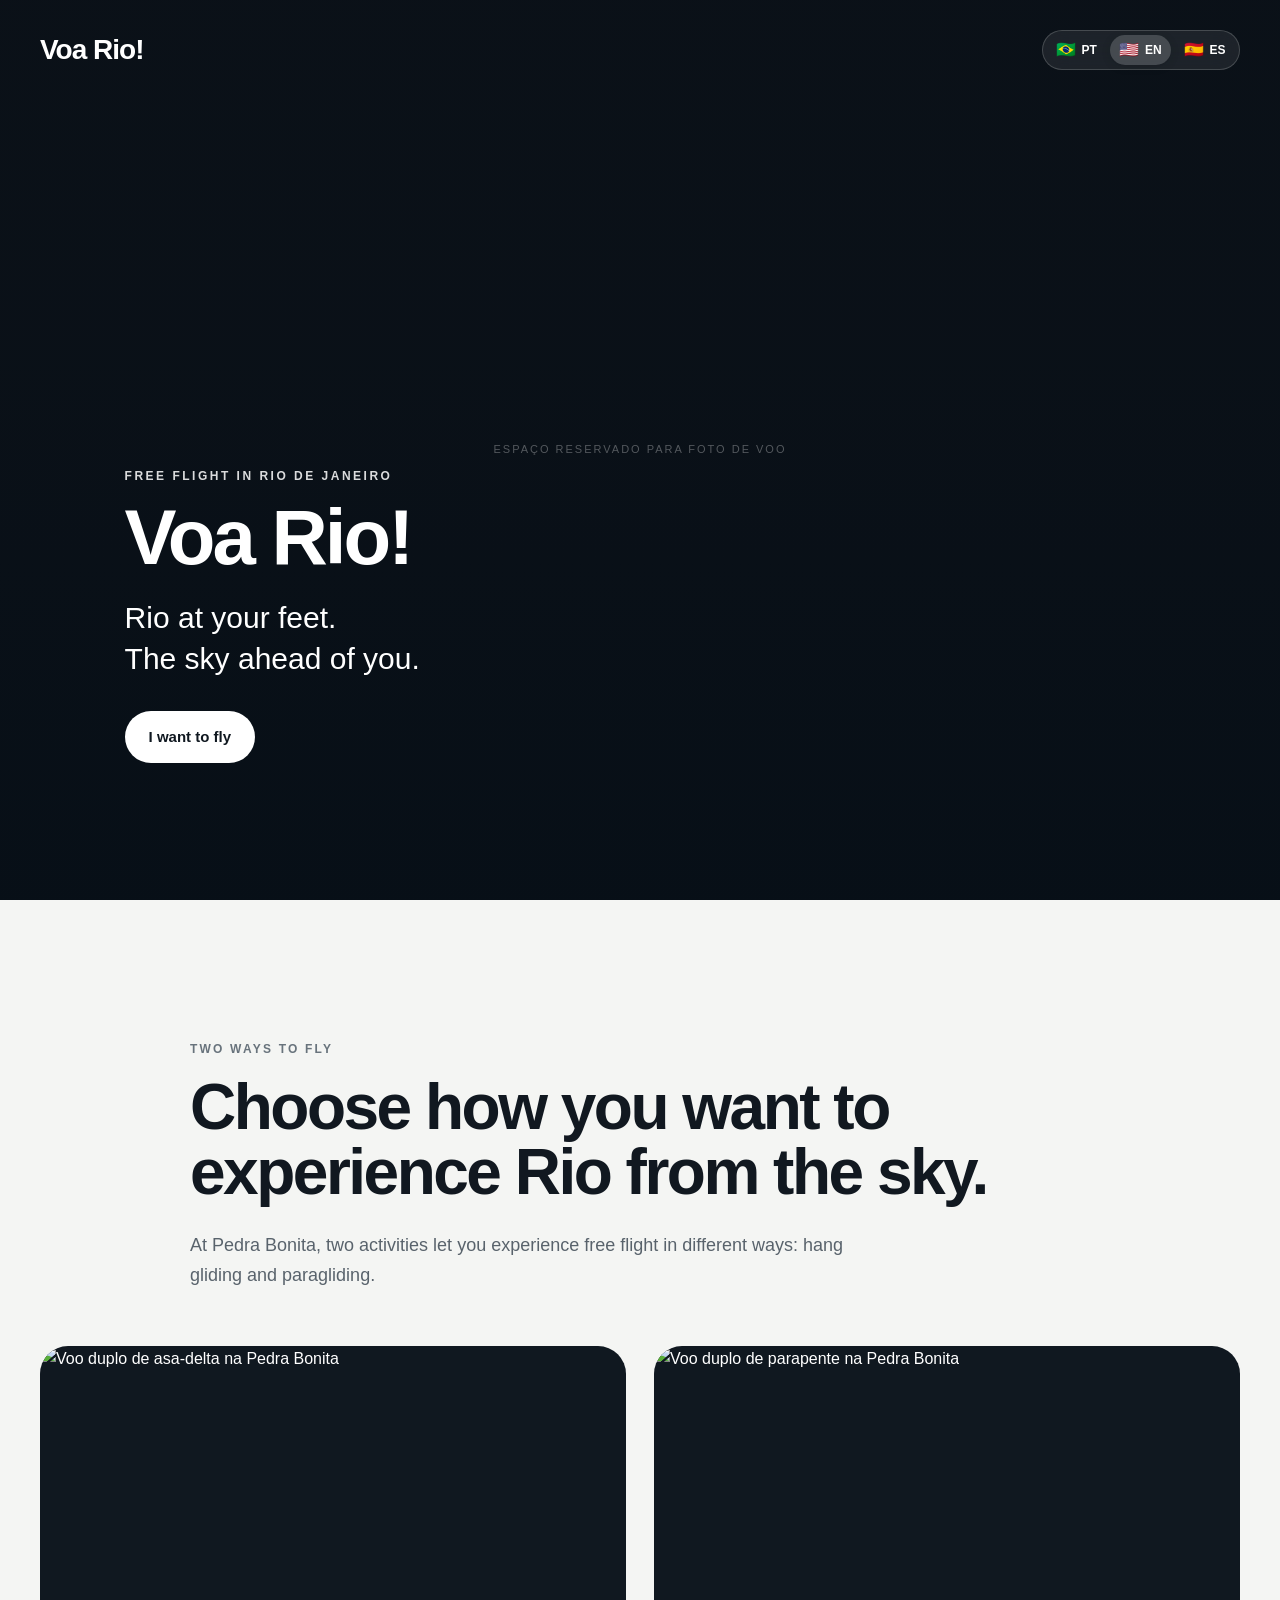
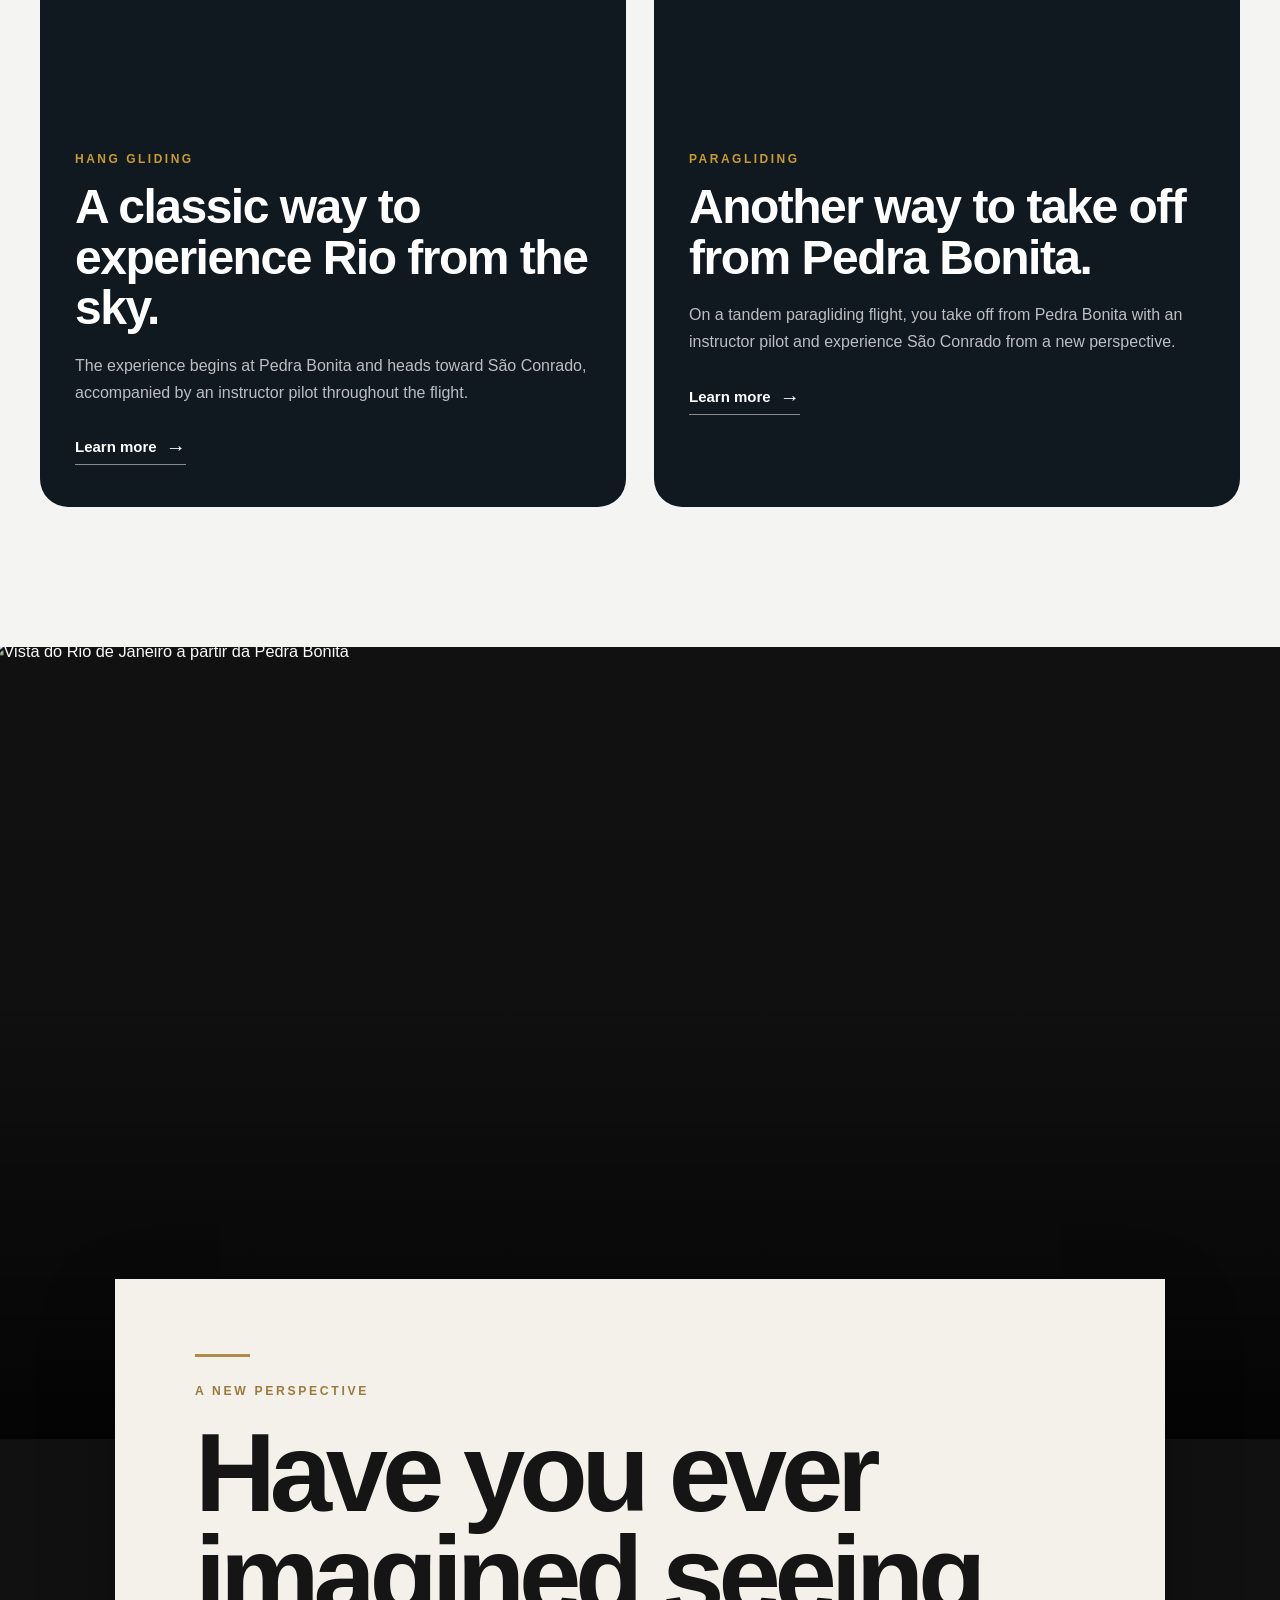
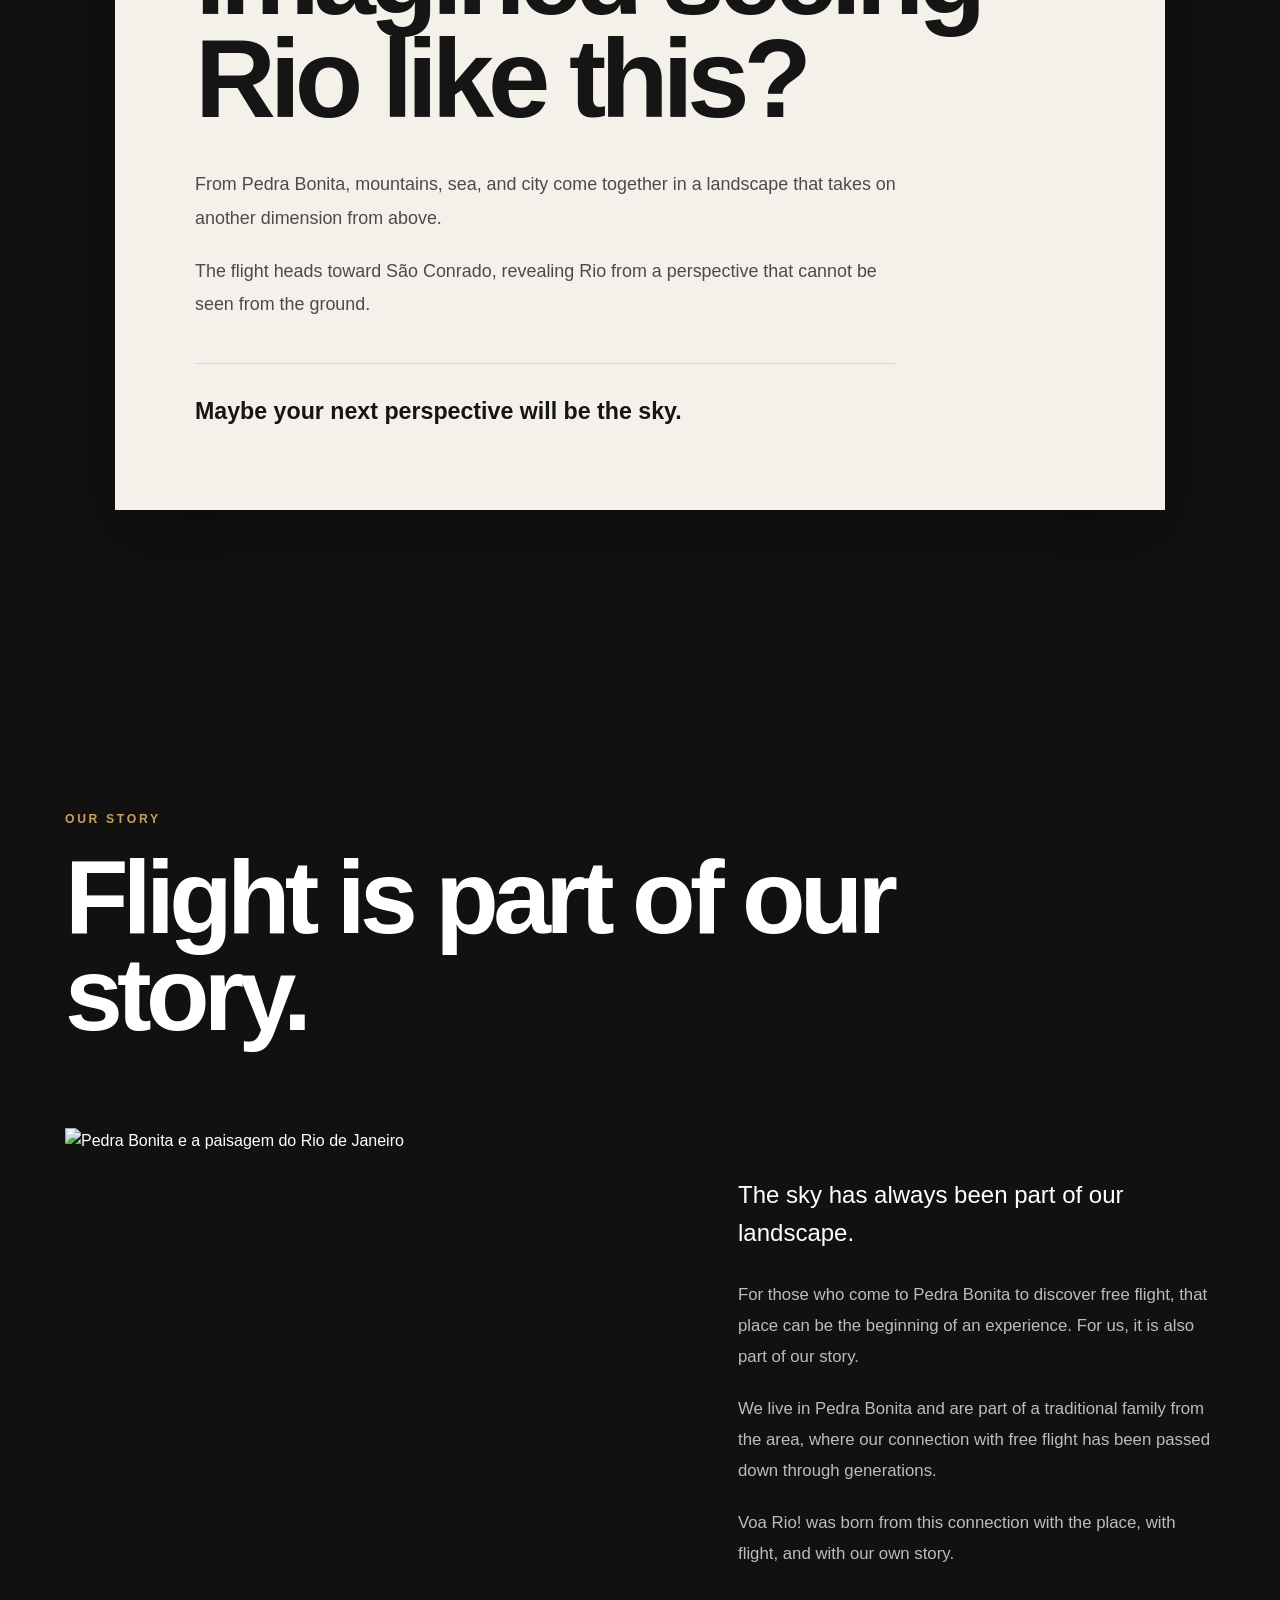
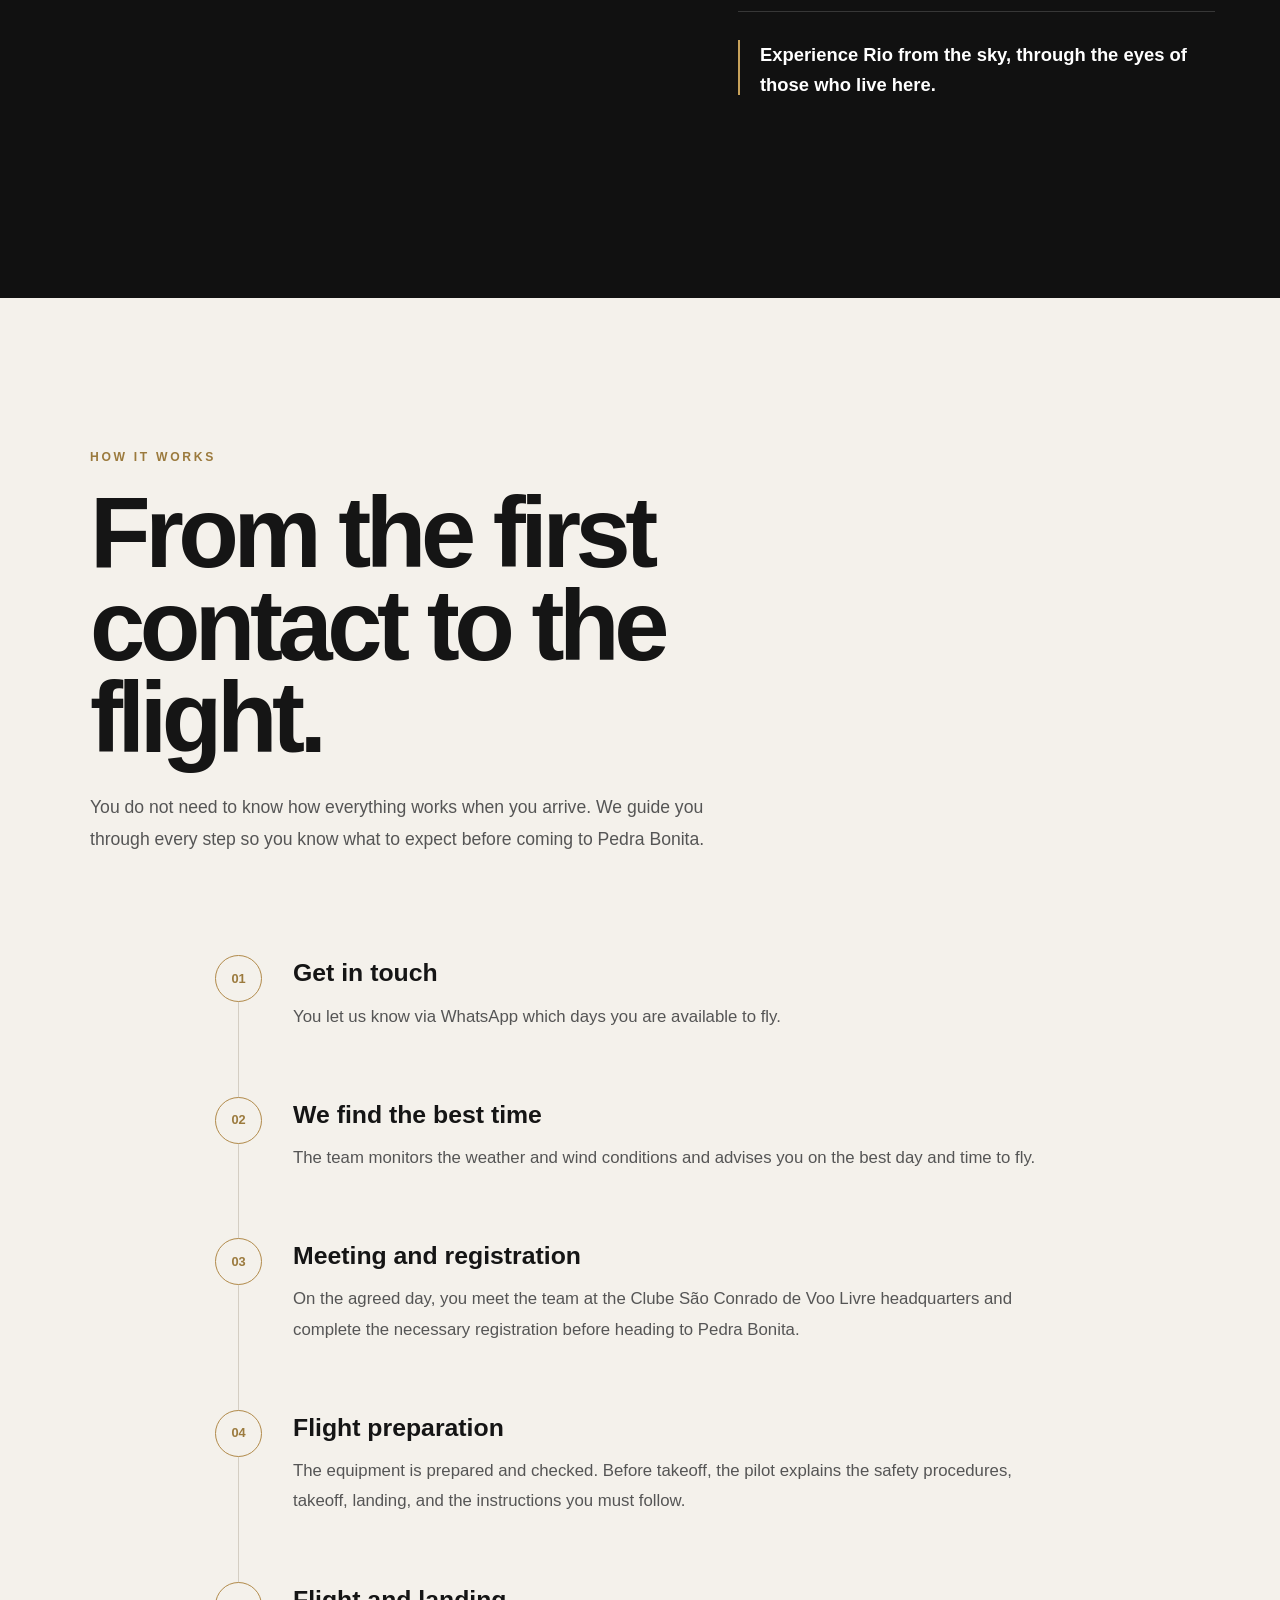
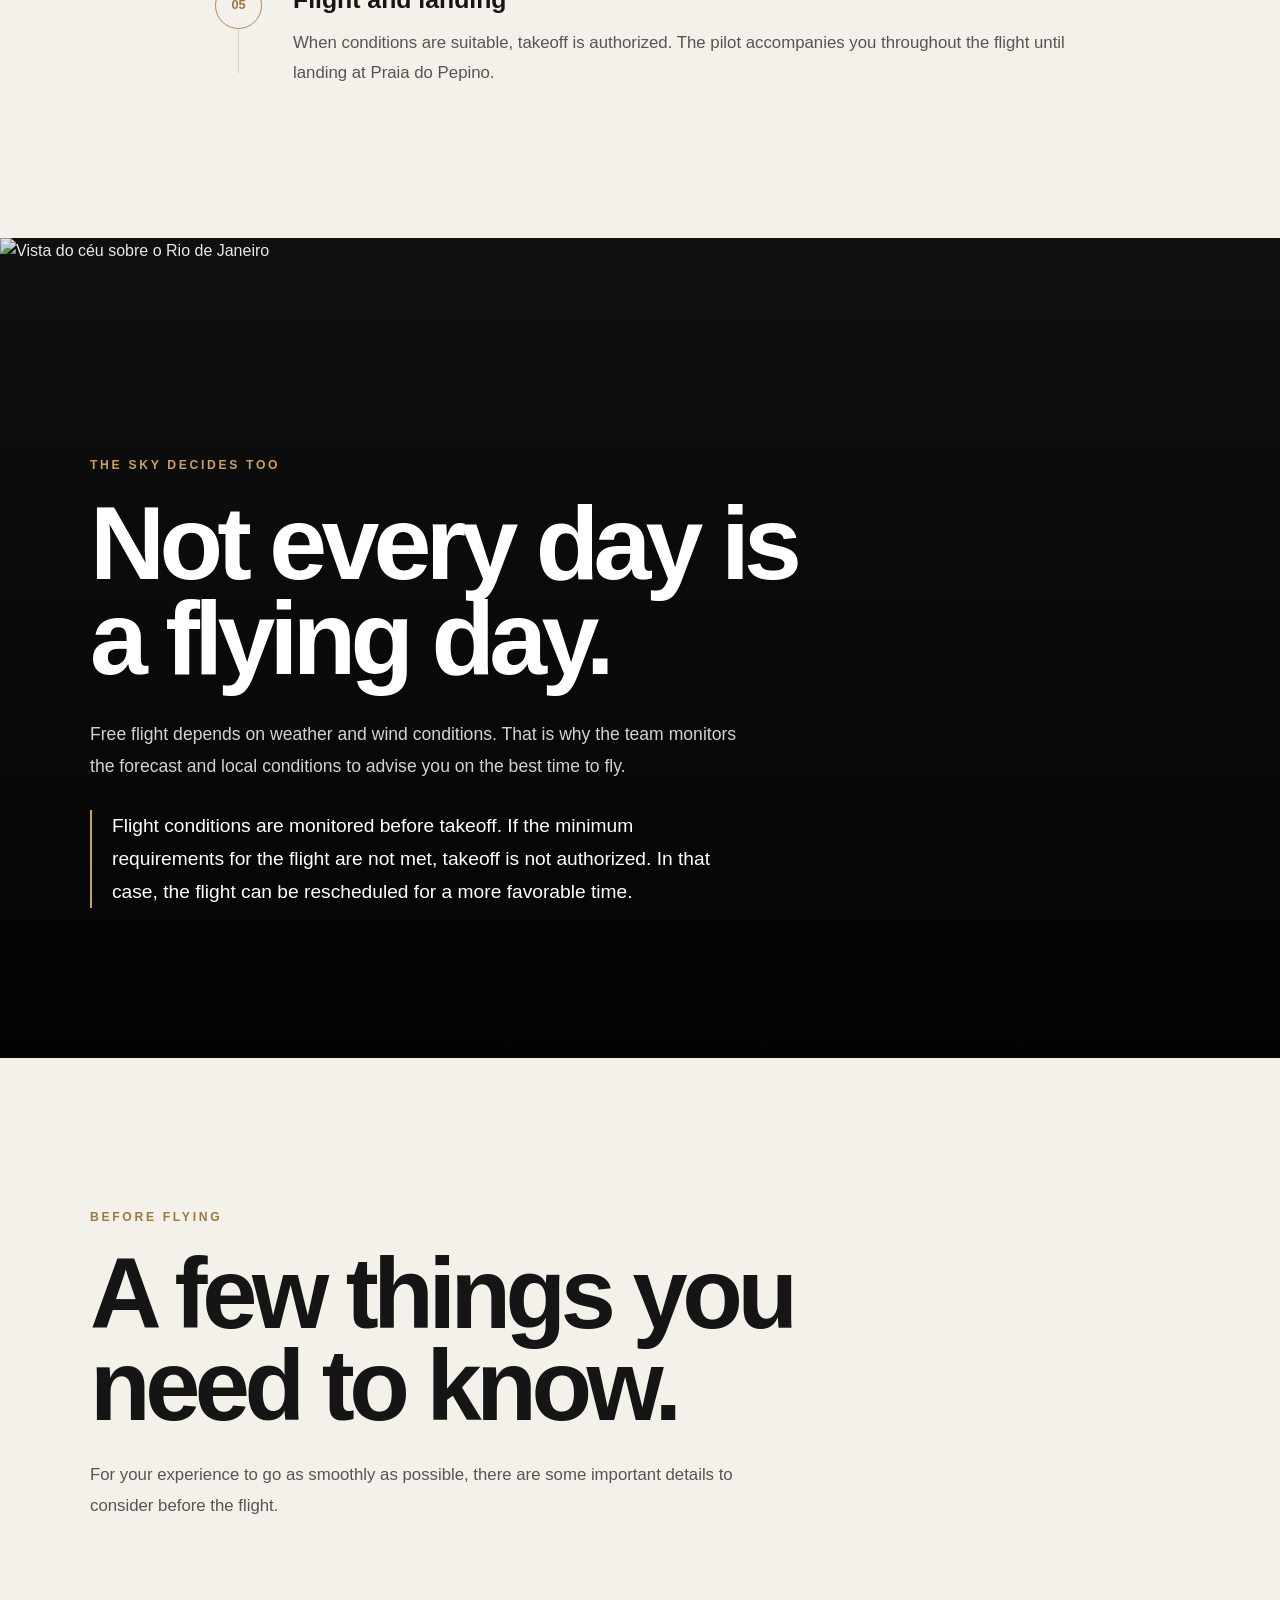
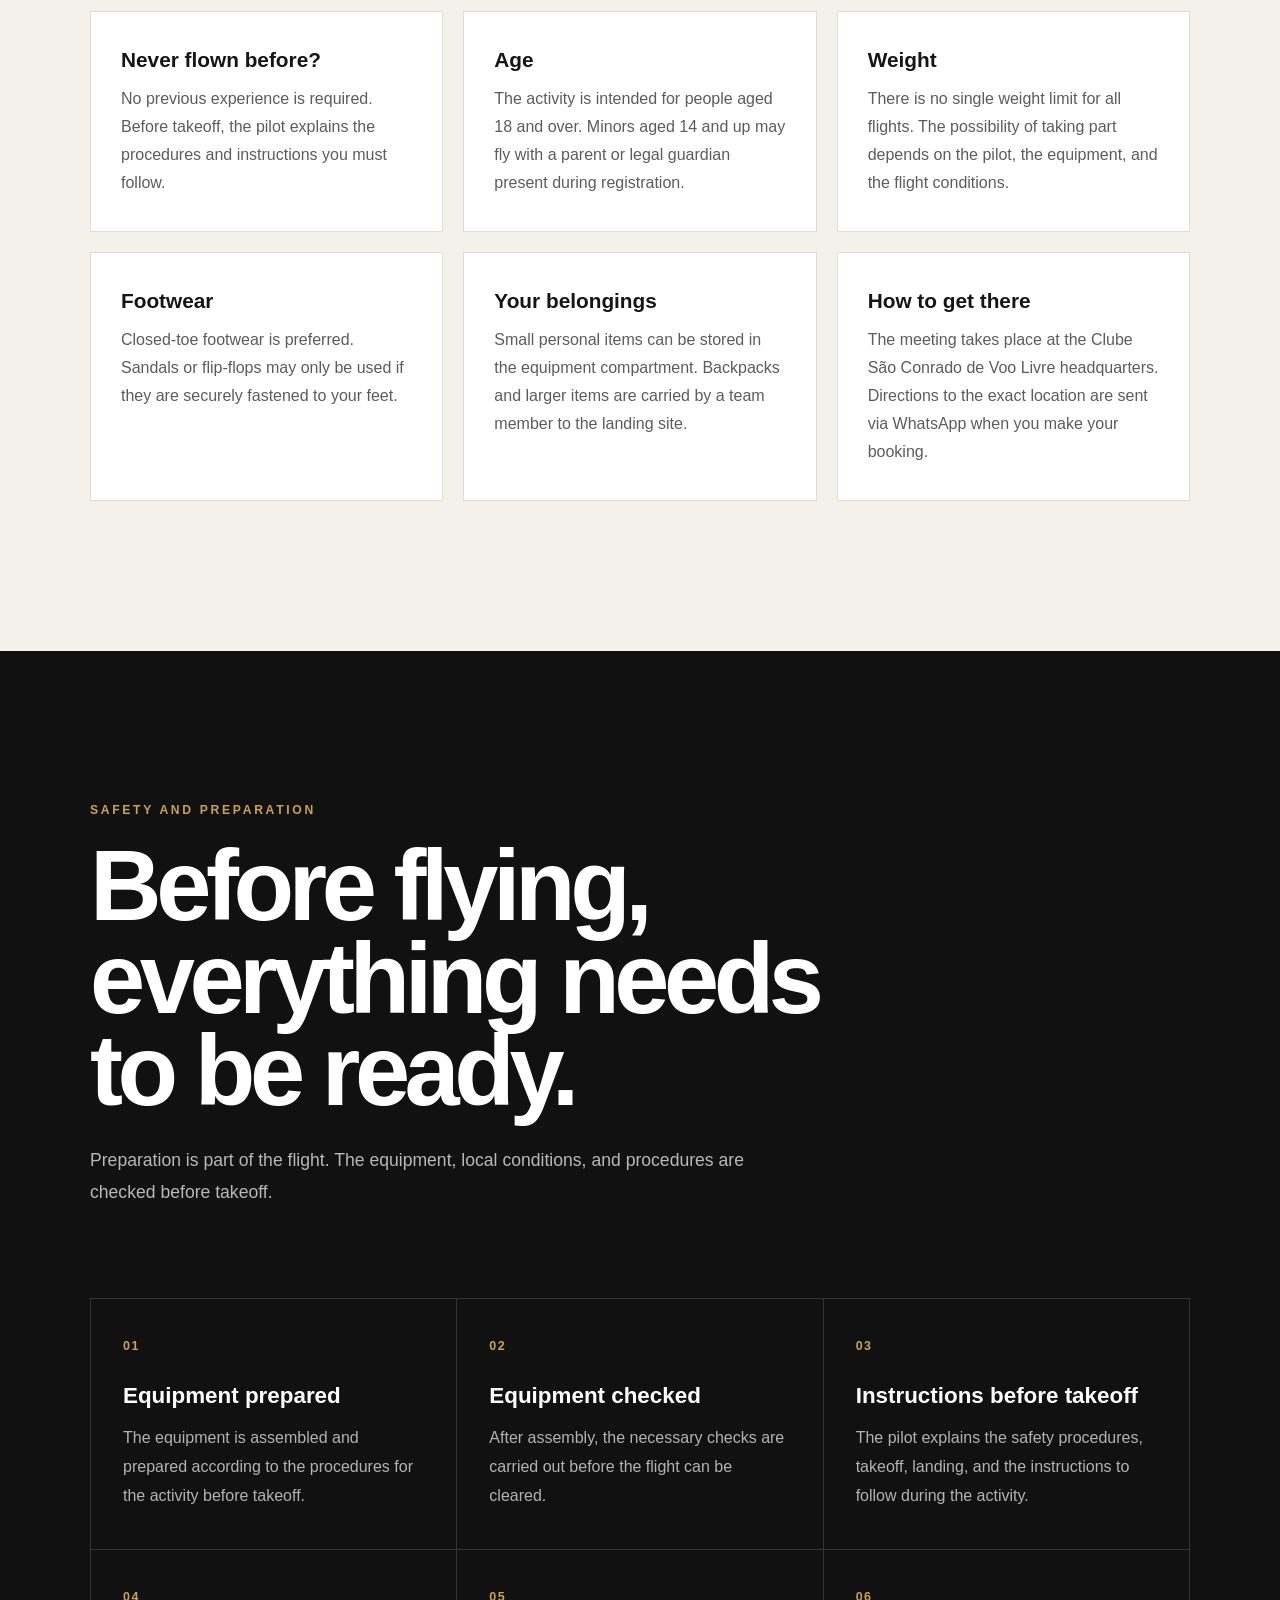
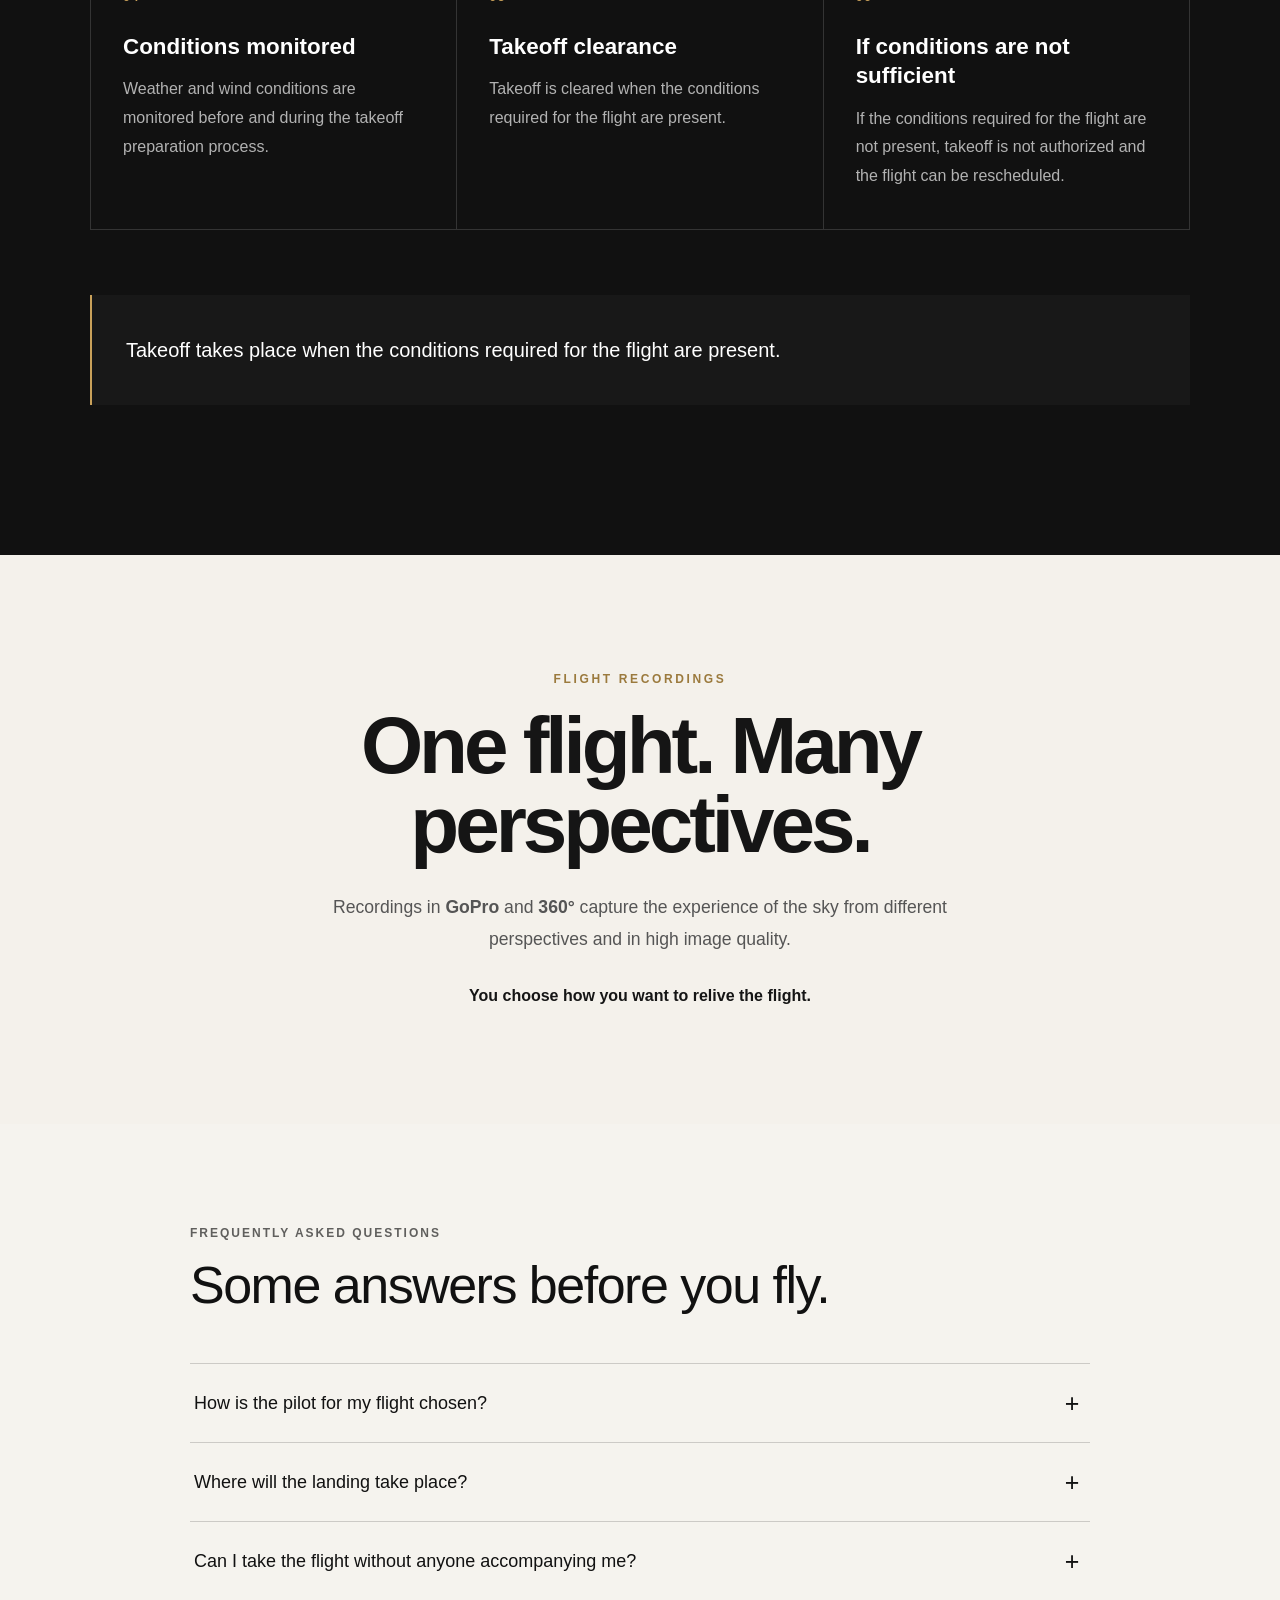
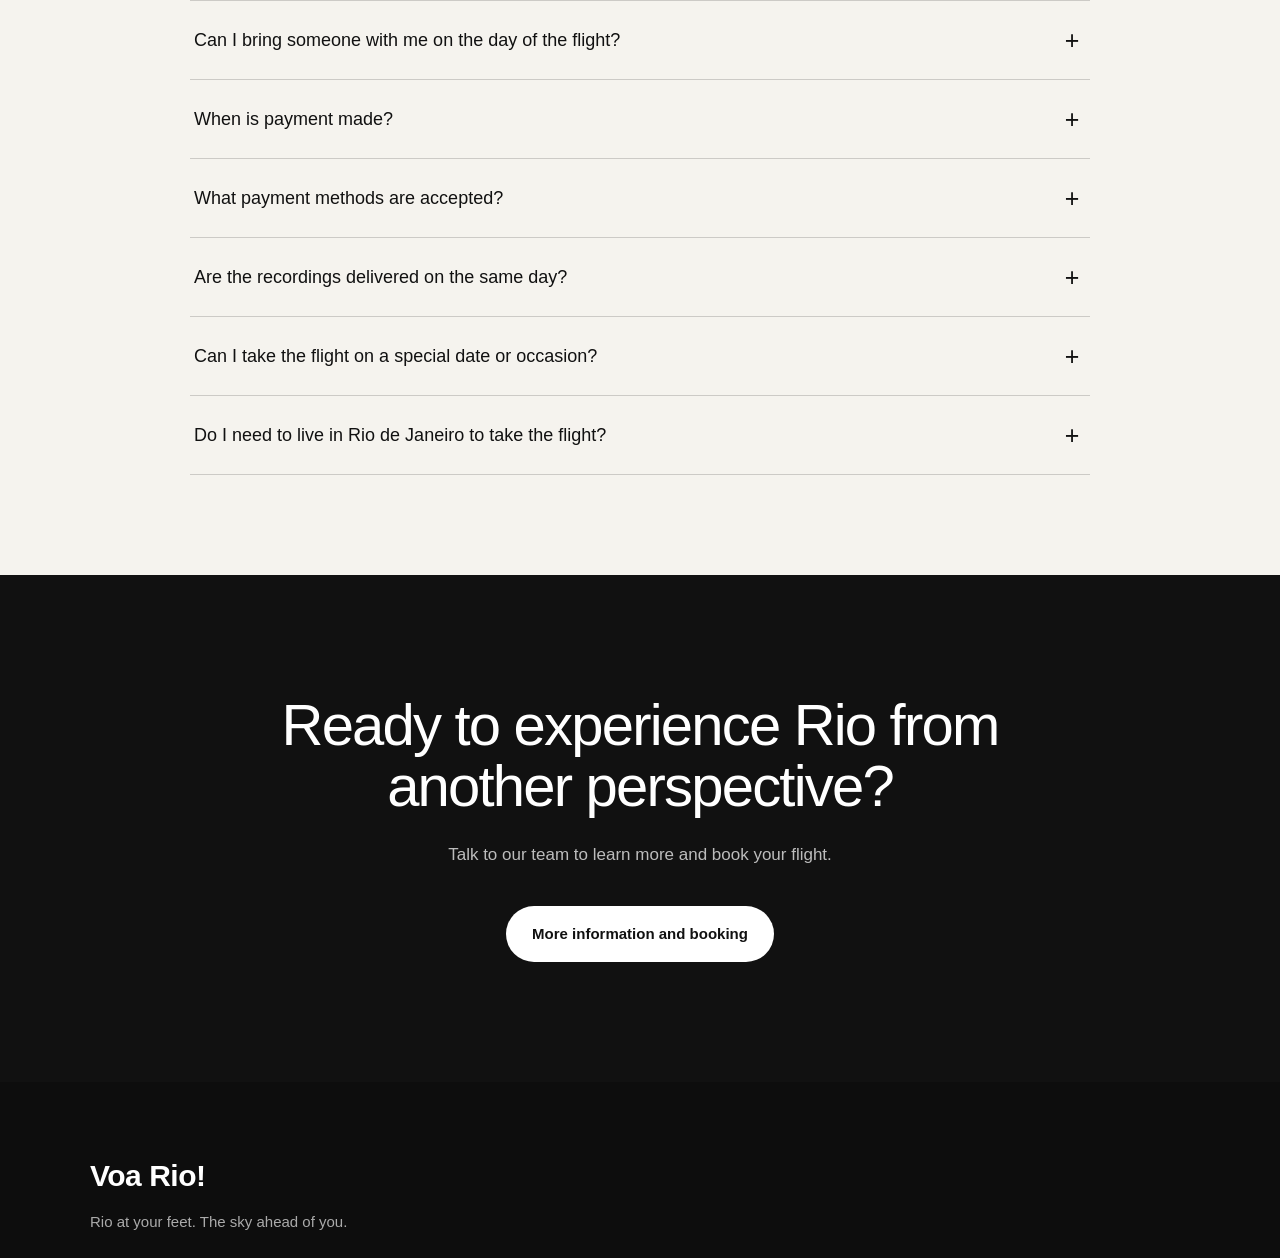
==== commit 3111afd8: "Add files via upload" ====
--- a/en/index.html
+++ b/en/index.html
@@ -1,882 +1,1945 @@
 <!DOCTYPE html>
+
 <html lang="en">
-
 <head>
-
-    <meta charset="UTF-8">
-
-    <meta name="viewport" content="width=device-width, initial-scale=1.0">
-
-    <meta
-        name="description"
-        content="Voa Rio! — Rio at your feet. The sky ahead."
-    >
-
-    <meta
-        name="theme-color"
-        content="#0b1118"
-    >
-
-    <title>Voa Rio! | Rio at your feet. The sky ahead.</title>
-    <link rel="stylesheet" href="../style.css">
+<meta charset="utf-8"/>
+<meta content="width=device-width, initial-scale=1.0" name="viewport"/>
+<meta content="Voa Rio! — Rio at your feet. The sky ahead of you." name="description"/>
+<meta content="#0b1118" name="theme-color"/>
+<title>Voa Rio! | Rio at your feet. The sky ahead of you.</title>
+<link href="../style.css" rel="stylesheet"/>
+
+
+<style>
+
+        /* ==============================
+           CONFIGURAÇÕES GERAIS
+        ============================== */
+
+        * {
+            margin: 0;
+            padding: 0;
+            box-sizing: border-box;
+        }
+
+
+        html {
+            scroll-behavior: smooth;
+        }
+
+
+        body {
+            margin: 0;
+
+            background: #0b1118;
+
+            color: #ffffff;
+
+            font-family:
+                Arial,
+                Helvetica,
+                sans-serif;
+        }
+
+
+        a {
+            color: inherit;
+            text-decoration: none;
+        }
+
+
+        /* ==============================
+           CABEÇALHO
+        ============================== */
+
+        .cabecalho {
+            position: absolute;
+
+            top: 0;
+            left: 0;
+
+            width: 100%;
+
+            padding: 22px 20px;
+
+            z-index: 20;
+        }
+
+
+        .cabecalho-conteudo {
+            width: 100%;
+
+            max-width: 1200px;
+
+            margin: 0 auto;
+
+            display: flex;
+
+            align-items: center;
+
+            justify-content: space-between;
+        }
+
+        .seletor-idioma {
+    display: flex;
+    align-items: center;
+    gap: 4px;
+    padding: 4px;
+    border: 1px solid rgba(255, 255, 255, 0.18);
+    border-radius: 999px;
+    background: rgba(255, 255, 255, 0.08);
+    backdrop-filter: blur(10px);
+}
+
+.seletor-idioma button {
+    display: inline-flex;
+    align-items: center;
+    justify-content: center;
+    gap: 6px;
+    border: none;
+    background: transparent;
+    color: #ffffff;
+    padding: 7px 9px;
+    border-radius: 999px;
+    font-size: 12px;
+    font-weight: 700;
+    cursor: pointer;
+    transition:
+        background 0.2s ease,
+        transform 0.2s ease;
+}
+
+.seletor-idioma button:hover {
+    background: rgba(255, 255, 255, 0.14);
+    transform: translateY(-1px);
+}
+
+.seletor-idioma .bandeira {
+    font-size: 16px;
+    line-height: 1;
+}
+
+.seletor-idioma .idioma-ativo {
+    background: rgba(255, 255, 255, 0.18);
+    box-shadow: 0 2px 10px rgba(0, 0, 0, 0.12);
+}
+        
+        .logo {
+            font-size: 26px;
+
+            font-weight: 700;
+
+            letter-spacing: -1px;
+
+            color: #ffffff;
+        }
+
+
+        .botao-cabecalho {
+            display: inline-flex;
+
+            align-items: center;
+
+            justify-content: center;
+
+            min-height: 48px;
+
+            padding: 0 21px;
+
+            border-radius: 999px;
+
+            background: #ffffff;
+
+            color: #101820;
+
+            font-size: 14px;
+
+            font-weight: 700;
+        }
+
+
+        /* ==============================
+           HERO
+        ============================== */
+
+        .hero {
+            position: relative;
+
+            min-height: 100vh;
+            min-height: 100svh;
+
+            display: flex;
+
+            align-items: flex-end;
+
+            overflow: hidden;
+
+            background:
+                linear-gradient(
+                    to bottom,
+                    rgba(7, 15, 23, 0.15),
+                    rgba(7, 15, 23, 0.25) 40%,
+                    rgba(7, 15, 23, 0.92) 100%
+                ),
+                url("hero.jpg")
+                center center
+                / cover
+                no-repeat;
+        }
+
+
+        .hero-conteudo {
+            position: relative;
+
+            z-index: 5;
+
+            width: 100%;
+
+            max-width: 1200px;
+
+            margin: 0 auto;
+
+            padding:
+                0
+                20px
+                70px;
+
+            color: #ffffff;
+        }
+
+
+        .hero-rotulo {
+            margin-bottom: 15px;
+
+            color: rgba(255, 255, 255, 0.85);
+
+            font-size: 12px;
+
+            font-weight: 700;
+
+            letter-spacing: 2.5px;
+
+            text-transform: uppercase;
+        }
+
+
+        .hero-titulo {
+            max-width: 850px;
+
+            margin-bottom: 25px;
+
+            color: #ffffff;
+
+            font-size:
+                clamp(
+                    54px,
+                    15vw,
+                    105px
+                );
+
+            font-weight: 700;
+
+            line-height: 0.9;
+
+            letter-spacing: -5px;
+        }
+
+
+        .hero-slogan {
+            max-width: 600px;
+
+            margin-bottom: 32px;
+
+            color: #ffffff;
+
+            font-size:
+                clamp(
+                    21px,
+                    5.5vw,
+                    30px
+                );
+
+            font-weight: 400;
+
+            line-height: 1.35;
+        }
+
+
+        .botao-hero {
+            display: inline-flex;
+
+            align-items: center;
+
+            justify-content: center;
+
+            min-height: 52px;
+
+            padding: 0 24px;
+
+            border-radius: 999px;
+
+            background: #ffffff;
+
+            color: #101820;
+
+            font-size: 15px;
+
+            font-weight: 700;
+        }
+
+
+        /* ==============================
+           TELAS MAIORES
+        ============================== */
+
+        @media (min-width: 768px) {
+
+            .cabecalho {
+                padding:
+                    28px
+                    35px;
+            }
+
+
+            .hero-conteudo {
+                padding:
+                    0
+                    35px
+                    95px;
+            }
+
+
+            .logo {
+                font-size: 28px;
+            }
+
+
+            .botao-cabecalho {
+                min-height: 50px;
+
+                padding:
+                    0
+                    23px;
+            }
+
+        }
+
+    </style>
 
 </head>
-
-
 <body>
-
-
-    <!-- ==============================
+<!-- ==============================
          CABEÇALHO
     ============================== -->
-
-    <header class="cabecalho">
-
-        <div class="cabecalho-conteudo">
-    <a
-        href="#inicio"
-        class="logo"
-    >
+<header class="cabecalho">
+<div class="cabecalho-conteudo">
+<a class="logo" href="#inicio">
         Voa Rio!
     </a>
-
-    <div class="seletor-idioma">
-    <button type="button" data-idioma="pt">
-        <span class="bandeira">🇧🇷</span>
-        <span>PT</span>
-    </button>
-
-    <button type="button" data-idioma="en">
-        <span class="bandeira">🇺🇸</span>
-        <span>EN</span>
-    </button>
-
-    <button type="button" data-idioma="es">
-        <span class="bandeira">🇪🇸</span>
-        <span>ES</span>
-    </button>
-    </div>
-        </div>
-
-    </header>
-
-
-
-    <!-- ==============================
+<div class="seletor-idioma">
+<button data-idioma="pt" type="button">
+<span class="bandeira">🇧🇷</span>
+<span>PT</span>
+</button>
+<button data-idioma="en" type="button">
+<span class="bandeira">🇺🇸</span>
+<span>EN</span>
+</button>
+<button data-idioma="es" type="button">
+<span class="bandeira">🇪🇸</span>
+<span>ES</span>
+</button>
+</div>
+</div>
+</header>
+<!-- ==============================
          ABERTURA
     ============================== -->
-
-    <main>
-
-        <section
-            class="hero"
-            id="inicio"
-        >
-
-            <div class="hero-conteudo">
-
-
-                <p class="hero-rotulo">
+<main>
+<section class="hero" id="inicio">
+<div class="hero-conteudo">
+<p class="hero-rotulo">
                     Free flight in Rio de Janeiro
                 </p>
-
-
-                <h1 class="hero-titulo">
+<h1 class="hero-titulo">
                     Voa Rio!
                 </h1>
-
-
-                <p class="hero-slogan">
-                    Rio at your feet.<br>
-                    The sky ahead.
+<p class="hero-slogan">
+                    Rio at your feet.<br/>
+                    The sky ahead of you.
                 </p>
-
-
-                <a
-                    href="https://wa.me/5521975899356?text=Hello!%20I%20have%20some%20questions%20about%20Voa%20Rio!%20flights%20and%20would%20like%20to%20learn%20more%20or%20book%20my%20flight."
-                    class="botao-hero"
-                >
+<a class="botao-hero" href="https://wa.me/5521975899356?text=Hello%21+I+have+some+questions+about+Voa+Rio%21+flights+and+would+like+to+learn+more+or+book+my+flight.">
                     I want to fly
                 </a>
-
-
-            </div>
-
-        </section>
-
-                <!-- ==============================
+</div>
+</section>
+<!-- ==============================
              MODALIDADES
         ============================== -->
-
-        <section class="modalidades" id="modalidades">
-
-            <div class="modalidades-introducao">
-
-                <p class="modalidades-rotulo">
+<section class="modalidades" id="modalidades">
+<div class="modalidades-introducao">
+<p class="modalidades-rotulo">
                     Two ways to fly
                 </p>
-
-                <h2 class="modalidades-titulo">
+<h2 class="modalidades-titulo">
                     Choose how you want to experience Rio from the sky.
                 </h2>
-
-                <p class="modalidades-texto">
-                    At Pedra Bonita, two disciplines let you experience free flight in different ways: hang gliding and paragliding.
+<p class="modalidades-texto">
+                    At Pedra Bonita, two activities let you experience free flight in different ways: hang gliding and paragliding.
                 </p>
-
-            </div>
-
-
-            <div class="modalidades-lista">
-
-
-                <!-- ==========================
+</div>
+<div class="modalidades-lista">
+<!-- ==========================
                      CARD ASA-DELTA
                 =========================== -->
-
-                <article class="modalidade modalidade-asa">
-
-                    <div class="modalidade-imagem">
-
-                        <img
-                            src="asa-delta.jpg"
-                            alt="Voo duplo de asa-delta na Pedra Bonita"
-                        >
-
-                    </div>
-
-
-                    <div class="modalidade-conteudo">
-
-                        <p class="modalidade-rotulo">
+<article class="modalidade modalidade-asa">
+<div class="modalidade-imagem">
+<img alt="Voo duplo de asa-delta na Pedra Bonita" src="../asa-delta.jpg"/>
+</div>
+<div class="modalidade-conteudo">
+<p class="modalidade-rotulo">
                             Hang gliding
                         </p>
-
-                        <h3>
+<h3>
                             A classic way to experience Rio from the sky.
                         </h3>
-
-                        <p>
-                            The experience begins at Pedra Bonita and continues toward São Conrado, accompanied by an instructor pilot throughout the flight.
+<p>
+                            The experience begins at Pedra Bonita and heads toward São Conrado, accompanied by an instructor pilot throughout the flight.
                         </p>
-
-                        <a
-                            href="asa-delta.html"
-                            class="modalidade-link"
-                        >
+<a class="modalidade-link" href="../asa-delta.html">
                             Learn more
                             <span>→</span>
-                        </a>
-
-                    </div>
-
-                </article>
-
-
-
-                <!-- ==========================
+</a>
+</div>
+</article>
+<!-- ==========================
                      CARD PARAPENTE
                 =========================== -->
-
-                <article class="modalidade modalidade-parapente">
-
-                    <div class="modalidade-imagem">
-
-                        <img
-                            src="parapente.jpg"
-                            alt="Voo duplo de parapente na Pedra Bonita"
-                        >
-
-                    </div>
-
-
-                    <div class="modalidade-conteudo">
-
-                        <p class="modalidade-rotulo">
+<article class="modalidade modalidade-parapente">
+<div class="modalidade-imagem">
+<img alt="Voo duplo de parapente na Pedra Bonita" src="../parapente.jpg"/>
+</div>
+<div class="modalidade-conteudo">
+<p class="modalidade-rotulo">
                             Paragliding
                         </p>
-
-                        <h3>
+<h3>
                             Another way to take off from Pedra Bonita.
                         </h3>
-
-                        <p>
-                            On a tandem paragliding flight, you take off from Pedra Bonita accompanied by an instructor pilot and experience São Conrado from a new perspective.
+<p>
+                            On a tandem paragliding flight, you take off from Pedra Bonita with an instructor pilot and experience São Conrado from a new perspective.
                         </p>
-
-                        <a
-                            href="parapente.html"
-                            class="modalidade-link"
-                        >
+<a class="modalidade-link" href="../parapente.html">
                             Learn more
                             <span>→</span>
-                        </a>
-
-                    </div>
-
-                </article>
-
-
-            </div>
-
-        </section>
-
-
-
-        <!-- ==============================
+</a>
+</div>
+</article>
+</div>
+</section>
+<!-- ==============================
              ESTILO — MODALIDADES
         ============================== -->
 </main>
+<style>
+
+            .modalidades {
+                padding: 95px 20px;
+
+                background: #f4f5f3;
+
+                color: #111820;
+            }
+
+
+            .modalidades-introducao {
+                width: 100%;
+
+                max-width: 900px;
+
+                margin: 0 auto 55px;
+            }
+
+
+            .modalidades-rotulo {
+                margin-bottom: 16px;
+
+                color: #68737c;
+
+                font-size: 12px;
+
+                font-weight: 700;
+
+                letter-spacing: 2.2px;
+
+                text-transform: uppercase;
+            }
+
+
+            .modalidades-titulo {
+                max-width: 850px;
+
+                margin-bottom: 24px;
+
+                font-size:
+                    clamp(
+                        35px,
+                        8vw,
+                        64px
+                    );
+
+                line-height: 1.02;
+
+                letter-spacing: -2.5px;
+            }
+
+
+            .modalidades-texto {
+                max-width: 680px;
+
+                color: #59636c;
+
+                font-size: 18px;
+
+                line-height: 1.7;
+            }
+
+
+            /* ==========================
+               LISTA DE CARDS
+            =========================== */
+
+            .modalidades-lista {
+                width: 100%;
+
+                max-width: 1200px;
+
+                margin: 0 auto;
+
+                display: flex;
+
+                flex-direction: column;
+
+                gap: 28px;
+            }
+
+
+            /* ==========================
+               CARD
+            =========================== */
+
+            .modalidade {
+                overflow: hidden;
+
+                border-radius: 28px;
+
+                background: #101820;
+
+                color: #ffffff;
+            }
+
+
+            .modalidade-imagem {
+                width: 100%;
+
+                aspect-ratio: 4 / 3;
+
+                overflow: hidden;
+            }
+
+
+            .modalidade-imagem img {
+                width: 100%;
+
+                height: 100%;
+
+                object-fit: cover;
+            }
+
+
+            .modalidade-conteudo {
+                padding: 32px 25px 35px;
+            }
+
+
+            .modalidade-rotulo {
+                margin-bottom: 13px;
+
+                color: #c99b32;
+
+                font-size: 12px;
+
+                font-weight: 700;
+
+                letter-spacing: 2.5px;
+
+                text-transform: uppercase;
+            }
+
+
+            .modalidade-conteudo h3 {
+                max-width: 650px;
+
+                margin-bottom: 18px;
+
+                color: #ffffff;
+
+                font-size:
+                    clamp(
+                        29px,
+                        7vw,
+                        48px
+                    );
+
+                line-height: 1.05;
+
+                letter-spacing: -1.5px;
+            }
+
+
+            .modalidade-conteudo > p:not(.modalidade-rotulo) {
+                max-width: 650px;
+
+                margin-bottom: 28px;
+
+                color: rgba(255, 255, 255, 0.72);
+
+                font-size: 16px;
+
+                line-height: 1.7;
+            }
+
+
+            /* ==========================
+               LINK
+            =========================== */
+
+            .modalidade-link {
+                display: inline-flex;
+
+                align-items: center;
+
+                gap: 9px;
+
+                padding-bottom: 5px;
+
+                border-bottom:
+                    1px solid
+                    rgba(255, 255, 255, 0.5);
+
+                color: #ffffff;
+
+                font-size: 15px;
+
+                font-weight: 700;
+            }
+
+
+            .modalidade-link span {
+                font-size: 20px;
+
+                line-height: 1;
+            }
+
+
+            /* ==========================
+               TELAS MAIORES
+            =========================== */
+
+            @media (min-width: 768px) {
+
+                .modalidades {
+                    padding:
+                        140px
+                        35px;
+                }
+
+
+                .modalidades-lista {
+                    display: grid;
+
+                    grid-template-columns:
+                        1fr
+                        1fr;
+
+                    align-items: stretch;
+
+                    gap: 28px;
+                }
+
+
+                .modalidade-asa
+                .modalidade-imagem {
+                    aspect-ratio: 16 / 10;
+                }
+
+
+                .modalidade-parapente {
+                    margin-top: 0;
+                }
+
+
+                .modalidade-parapente
+                .modalidade-imagem {
+                    aspect-ratio: 16 / 10;
+                }
+
+
+                .modalidade-conteudo {
+                    padding:
+                        38px
+                        35px
+                        42px;
+                }
+
+            }
+
+        </style>
 
 <!-- BLOCO 3 — UMA NOVA PERSPECTIVA -->
 <section class="perspectiva" id="perspectiva">
-
-  <div class="perspectiva-imagem">
-
-    <img
-      src="perspectiva.jpg"
-      alt="Vista do Rio de Janeiro a partir da Pedra Bonita"
-    >
-
-  </div>
-
-  <div class="perspectiva-conteudo">
-
-    <div class="perspectiva-linha"></div>
-
-    <span class="perspectiva-rotulo">
+<div class="perspectiva-imagem">
+<img alt="Vista do Rio de Janeiro a partir da Pedra Bonita" src="../perspectiva.jpg"/>
+</div>
+<div class="perspectiva-conteudo">
+<div class="perspectiva-linha"></div>
+<span class="perspectiva-rotulo">
       A new perspective
     </span>
-
-    <h2 class="perspectiva-titulo">
+<h2 class="perspectiva-titulo">
       Have you ever imagined seeing Rio like this?
     </h2>
-
-    <p class="perspectiva-texto">
-      From Pedra Bonita, mountains, sea and city form a landscape that takes on another dimension from above.
+<p class="perspectiva-texto">
+      From Pedra Bonita, mountains, sea, and city come together in a landscape that takes on another dimension from above.
     </p>
-
-    <p class="perspectiva-texto">
-      The flight heads toward São Conrado, revealing Rio from a perspective you cannot experience from the ground.
+<p class="perspectiva-texto">
+      The flight heads toward São Conrado, revealing Rio from a perspective that cannot be seen from the ground.
     </p>
-
-    <p class="perspectiva-destaque">
-      Maybe your next point of view is the sky.
+<p class="perspectiva-destaque">
+      Maybe your next perspective will be the sky.
     </p>
-
-  </div>
-
+</div>
 </section>
-
-    <!-- BLOCO 4 — NOSSA HISTÓRIA -->
+<style>
+  .perspectiva {
+    position: relative;
+    background: #111;
+    color: #fff;
+    overflow: hidden;
+    padding: 0 0 110px;
+  }
+
+  .perspectiva-imagem {
+    position: relative;
+    width: 100%;
+    height: 88vh;
+    min-height: 600px;
+    overflow: hidden;
+  }
+
+  .perspectiva-imagem img {
+    width: 100%;
+    height: 100%;
+    object-fit: cover;
+    display: block;
+    transform: scale(1.02);
+  }
+
+  .perspectiva-imagem::after {
+    content: "";
+    position: absolute;
+    inset: 0;
+    background:
+      linear-gradient(
+        to bottom,
+        rgba(0, 0, 0, 0.02) 20%,
+        rgba(0, 0, 0, 0.08) 45%,
+        rgba(0, 0, 0, 0.75) 100%
+      );
+  }
+
+  .perspectiva-conteudo {
+    position: relative;
+    z-index: 2;
+    width: calc(100% - 32px);
+    max-width: 1050px;
+    margin: -120px auto 0;
+    padding: 48px 28px 55px;
+    background: #f4f1eb;
+    color: #151515;
+    box-shadow: 0 25px 70px rgba(0, 0, 0, 0.28);
+  }
+
+  .perspectiva-linha {
+    width: 55px;
+    height: 3px;
+    margin-bottom: 25px;
+    background: #b18a4a;
+  }
+
+  .perspectiva-rotulo {
+    display: block;
+    margin-bottom: 20px;
+    color: #9b7a3d;
+    font-size: 0.76rem;
+    font-weight: 700;
+    letter-spacing: 0.22em;
+    text-transform: uppercase;
+  }
+
+  .perspectiva-titulo {
+    margin: 0 0 30px;
+    max-width: 900px;
+    font-size: clamp(3rem, 12vw, 7rem);
+    line-height: 0.92;
+    letter-spacing: -0.055em;
+    font-weight: 600;
+  }
+
+  .perspectiva-texto {
+    max-width: 720px;
+    margin: 0 0 20px;
+    color: #4b4b4b;
+    font-size: 1.08rem;
+    line-height: 1.85;
+  }
+
+  .perspectiva-destaque {
+    max-width: 700px;
+    margin: 42px 0 0;
+    padding-top: 30px;
+    border-top: 1px solid #d8d2c7;
+    color: #151515;
+    font-size: 1.3rem;
+    line-height: 1.55;
+    font-weight: 600;
+  }
+
+  @media (min-width: 800px) {
+
+    .perspectiva {
+      padding-bottom: 150px;
+    }
+
+    .perspectiva-imagem {
+      height: 88vh;
+      min-height: 720px;
+    }
+
+    .perspectiva-conteudo {
+      width: calc(100% - 80px);
+      margin-top: -160px;
+      padding: 75px 80px 80px;
+    }
+
+    .perspectiva-titulo {
+      margin-bottom: 38px;
+    }
+
+    .perspectiva-texto {
+      font-size: 1.12rem;
+    }
+
+    .perspectiva-destaque {
+      font-size: 1.45rem;
+    }
+  }
+</style>
+
+<!-- BLOCO 4 — NOSSA HISTÓRIA -->
 <section class="historia" id="historia">
-
-  <div class="historia-conteudo">
-
-    <div class="historia-topo">
-
-      <span class="historia-rotulo">
+<div class="historia-conteudo">
+<div class="historia-topo">
+<span class="historia-rotulo">
         Our story
       </span>
-
-      <h2 class="historia-titulo">
+<h2 class="historia-titulo">
         Flight is part of our story.
       </h2>
-
-    </div>
-
-    <div class="historia-corpo">
-
-      <div class="historia-imagem">
-
-        <img
-          src="historia.jpg"
-          alt="Pedra Bonita e a paisagem do Rio de Janeiro"
-        >
-
-      </div>
-
-      <div class="historia-texto">
-
-        <p class="historia-abertura">
+</div>
+<div class="historia-corpo">
+<div class="historia-imagem">
+<img alt="Pedra Bonita e a paisagem do Rio de Janeiro" src="../historia.jpg"/>
+</div>
+<div class="historia-texto">
+<p class="historia-abertura">
           The sky has always been part of our landscape.
         </p>
-
-        <p class="historia-paragrafo">
-          For those who come to Pedra Bonita to discover free flight, that place may be the beginning of an experience. For us, it is also part of our story.
+<p class="historia-paragrafo">
+          For those who come to Pedra Bonita to discover free flight, that place can be the beginning of an experience. For us, it is also part of our story.
         </p>
-
-        <p class="historia-paragrafo">
-          We live in Pedra Bonita and are part of a traditional family from the area, where our connection with free flight spans generations.
+<p class="historia-paragrafo">
+          We live in Pedra Bonita and are part of a traditional family from the area, where our connection with free flight has been passed down through generations.
         </p>
-
-        <p class="historia-paragrafo">
-          Voa Rio! was born from this connection with the place, with flight and with our own history.
+<p class="historia-paragrafo">
+          Voa Rio! was born from this connection with the place, with flight, and with our own story.
         </p>
-
-        <p class="historia-assinatura">
+<p class="historia-assinatura">
           Experience Rio from the sky, through the eyes of those who live here.
         </p>
-
-      </div>
-
-    </div>
-
-  </div>
-
+</div>
+</div>
+</div>
 </section>
+<style>
+  .historia {
+    background: #111;
+    color: #fff;
+    padding: 100px 20px 110px;
+    overflow: hidden;
+  }
+
+  .historia-conteudo {
+    max-width: 1150px;
+    margin: 0 auto;
+  }
+
+  .historia-topo {
+    max-width: 850px;
+    margin-bottom: 55px;
+  }
+
+  .historia-rotulo {
+    display: block;
+    margin-bottom: 20px;
+    color: #c7a15a;
+    font-size: 0.76rem;
+    font-weight: 700;
+    letter-spacing: 0.22em;
+    text-transform: uppercase;
+  }
+
+  .historia-titulo {
+    margin: 0;
+    font-size: clamp(3rem, 11vw, 6.5rem);
+    line-height: 0.93;
+    letter-spacing: -0.055em;
+    font-weight: 600;
+  }
+
+  .historia-corpo {
+    display: grid;
+    grid-template-columns: 1fr;
+    gap: 45px;
+    align-items: start;
+  }
+
+  .historia-imagem {
+    width: 100%;
+    height: 430px;
+    overflow: hidden;
+  }
+
+  .historia-imagem img {
+    width: 100%;
+    height: 100%;
+    object-fit: cover;
+    display: block;
+  }
+
+  .historia-texto {
+    max-width: 650px;
+  }
+
+  .historia-abertura {
+    margin: 0 0 28px;
+    font-size: 1.35rem;
+    line-height: 1.55;
+    font-weight: 500;
+  }
+
+  .historia-paragrafo {
+    margin: 0 0 21px;
+    color: rgba(255, 255, 255, 0.72);
+    font-size: 1rem;
+    line-height: 1.85;
+  }
+
+  .historia-assinatura {
+    position: relative;
+    margin: 42px 0 0;
+    padding: 28px 0 0 22px;
+    border-top: 1px solid rgba(255, 255, 255, 0.16);
+    color: #fff;
+    font-size: 1.15rem;
+    line-height: 1.6;
+    font-weight: 600;
+  }
+
+  .historia-assinatura::before {
+    content: "";
+    position: absolute;
+    left: 0;
+    top: 28px;
+    width: 2px;
+    height: 55px;
+    background: #c7a15a;
+  }
+
+  @media (min-width: 800px) {
+
+    .historia {
+      padding: 150px 60px;
+    }
+
+    .historia-topo {
+      margin-bottom: 85px;
+    }
+
+    .historia-corpo {
+      grid-template-columns: 1.1fr 0.9fr;
+      gap: 90px;
+      align-items: center;
+    }
+
+    .historia-imagem {
+      height: 620px;
+    }
+
+    .historia-abertura {
+      font-size: 1.5rem;
+    }
+
+    .historia-paragrafo {
+      font-size: 1.05rem;
+    }
+
+  }
+</style>
 
 <!-- BLOCO 5 — COMO FUNCIONA -->
 <section class="processo" id="como-funciona">
-
-  <div class="processo-conteudo">
-
-    <div class="processo-topo">
-
-      <span class="processo-rotulo">
+<div class="processo-conteudo">
+<div class="processo-topo">
+<span class="processo-rotulo">
         How it works
       </span>
-
-      <h2 class="processo-titulo">
+<h2 class="processo-titulo">
         From the first contact to the flight.
       </h2>
-
-      <p class="processo-introducao">
-        You do not need to know how everything works beforehand. We guide you through every step so you know what to expect before arriving at Pedra Bonita.
+<p class="processo-introducao">
+        You do not need to know how everything works when you arrive. We guide you through every step so you know what to expect before coming to Pedra Bonita.
       </p>
-
-    </div>
-
-    <div class="processo-lista">
-
-      <div class="processo-etapa">
-
-        <div class="processo-numero">
+</div>
+<div class="processo-lista">
+<div class="processo-etapa">
+<div class="processo-numero">
           01
         </div>
-
-        <div>
-          <h3 class="processo-etapa-titulo">
+<div>
+<h3 class="processo-etapa-titulo">
             Get in touch
           </h3>
-
-          <p class="processo-etapa-texto">
-            You let us know on WhatsApp which days you are available to take the flight.
+<p class="processo-etapa-texto">
+            You let us know via WhatsApp which days you are available to fly.
           </p>
-        </div>
-
-      </div>
-
-      <div class="processo-etapa">
-
-        <div class="processo-numero">
+</div>
+</div>
+<div class="processo-etapa">
+<div class="processo-numero">
           02
         </div>
-
-        <div>
-          <h3 class="processo-etapa-titulo">
+<div>
+<h3 class="processo-etapa-titulo">
             We find the best time
           </h3>
-
-          <p class="processo-etapa-texto">
-            The team monitors weather and wind conditions and advises you on the best day and time for the flight.
+<p class="processo-etapa-texto">
+            The team monitors the weather and wind conditions and advises you on the best day and time to fly.
           </p>
-        </div>
-
-      </div>
-
-      <div class="processo-etapa">
-
-        <div class="processo-numero">
+</div>
+</div>
+<div class="processo-etapa">
+<div class="processo-numero">
           03
         </div>
-
-        <div>
-          <h3 class="processo-etapa-titulo">
+<div>
+<h3 class="processo-etapa-titulo">
             Meeting and registration
           </h3>
-
-          <p class="processo-etapa-texto">
-            On the scheduled day, you meet the team at the São Conrado Free Flight Club and complete the required registration before heading to Pedra Bonita.
+<p class="processo-etapa-texto">
+            On the agreed day, you meet the team at the Clube São Conrado de Voo Livre headquarters and complete the necessary registration before heading to Pedra Bonita.
           </p>
-        </div>
-
-      </div>
-
-      <div class="processo-etapa">
-
-        <div class="processo-numero">
+</div>
+</div>
+<div class="processo-etapa">
+<div class="processo-numero">
           04
         </div>
-
-        <div>
-          <h3 class="processo-etapa-titulo">
+<div>
+<h3 class="processo-etapa-titulo">
             Flight preparation
           </h3>
-
-          <p class="processo-etapa-texto">
-            The equipment is prepared and checked. Before takeoff, the pilot explains the safety procedures, takeoff, landing and the instructions to follow.
+<p class="processo-etapa-texto">
+            The equipment is prepared and checked. Before takeoff, the pilot explains the safety procedures, takeoff, landing, and the instructions you must follow.
           </p>
-        </div>
-
-      </div>
-
-      <div class="processo-etapa">
-
-        <div class="processo-numero">
+</div>
+</div>
+<div class="processo-etapa">
+<div class="processo-numero">
           05
         </div>
-
-        <div>
-          <h3 class="processo-etapa-titulo">
+<div>
+<h3 class="processo-etapa-titulo">
             Flight and landing
           </h3>
-
-          <p class="processo-etapa-texto">
-            When conditions are suitable, takeoff is authorized. The pilot accompanies you throughout the flight, until landing at Pepino Beach.
+<p class="processo-etapa-texto">
+            When conditions are suitable, takeoff is authorized. The pilot accompanies you throughout the flight until landing at Praia do Pepino.
           </p>
-        </div>
-
-      </div>
-
-    </div>
-
-  </div>
-
+</div>
+</div>
+</div>
+</div>
 </section>
-
-    <!-- BLOCO 6 — O CÉU TAMBÉM DECIDE -->
+<style>
+  .processo {
+    background: #f4f1eb;
+    color: #151515;
+    padding: 100px 20px 120px;
+    overflow: hidden;
+  }
+
+  .processo-conteudo {
+    max-width: 1100px;
+    margin: 0 auto;
+  }
+
+  .processo-topo {
+    max-width: 800px;
+    margin-bottom: 70px;
+  }
+
+  .processo-rotulo {
+    display: block;
+    margin-bottom: 20px;
+    color: #9b7a3d;
+    font-size: 0.76rem;
+    font-weight: 700;
+    letter-spacing: 0.22em;
+    text-transform: uppercase;
+  }
+
+  .processo-titulo {
+    margin: 0;
+    font-size: clamp(3rem, 11vw, 6.2rem);
+    line-height: 0.93;
+    letter-spacing: -0.055em;
+    font-weight: 600;
+  }
+
+  .processo-introducao {
+    max-width: 650px;
+    margin: 28px 0 0;
+    color: #555;
+    font-size: 1.05rem;
+    line-height: 1.8;
+  }
+
+  .processo-lista {
+    position: relative;
+    max-width: 850px;
+    margin: 0 auto;
+  }
+
+  .processo-lista::before {
+    content: "";
+    position: absolute;
+    left: 18px;
+    top: 15px;
+    bottom: 15px;
+    width: 1px;
+    background: #d4cec3;
+  }
+
+  .processo-etapa {
+    position: relative;
+    display: grid;
+    grid-template-columns: 38px 1fr;
+    gap: 25px;
+    margin-bottom: 55px;
+  }
+
+  .processo-etapa:last-child {
+    margin-bottom: 0;
+  }
+
+  .processo-numero {
+    position: relative;
+    z-index: 2;
+    width: 37px;
+    height: 37px;
+    border: 1px solid #b18a4a;
+    border-radius: 50%;
+    background: #f4f1eb;
+    color: #9b7a3d;
+    display: flex;
+    align-items: center;
+    justify-content: center;
+    font-size: 0.8rem;
+    font-weight: 700;
+  }
+
+  .processo-etapa-titulo {
+    margin: 2px 0 12px;
+    font-size: 1.35rem;
+    line-height: 1.3;
+    font-weight: 600;
+  }
+
+  .processo-etapa-texto {
+    margin: 0;
+    color: #555;
+    font-size: 1rem;
+    line-height: 1.8;
+  }
+
+  @media (min-width: 800px) {
+
+    .processo {
+      padding: 150px 60px;
+    }
+
+    .processo-topo {
+      margin-bottom: 100px;
+    }
+
+    .processo-introducao {
+      font-size: 1.1rem;
+    }
+
+    .processo-etapa {
+      grid-template-columns: 48px 1fr;
+      gap: 30px;
+      margin-bottom: 65px;
+    }
+
+    .processo-lista::before {
+      left: 23px;
+    }
+
+    .processo-numero {
+      width: 47px;
+      height: 47px;
+    }
+
+    .processo-etapa-titulo {
+      font-size: 1.55rem;
+    }
+
+    .processo-etapa-texto {
+      font-size: 1.05rem;
+    }
+
+  }
+</style>
+
+<!-- BLOCO 6 — O CÉU TAMBÉM DECIDE -->
 <section class="ceu" id="ceu">
-
-  <img
-    class="ceu-imagem"
-    src="ceu.jpg"
-    alt="View of the sky over Rio de Janeiro"
-  >
-
-  <div class="ceu-conteudo">
-
-    <span class="ceu-rotulo">
+<img alt="Vista do céu sobre o Rio de Janeiro" class="ceu-imagem" src="../ceu.jpg"/>
+<div class="ceu-conteudo">
+<span class="ceu-rotulo">
       The sky decides too
     </span>
-
-    <h2 class="ceu-titulo">
+<h2 class="ceu-titulo">
       Not every day is a flying day.
     </h2>
-
-    <p class="ceu-texto">
+<p class="ceu-texto">
       Free flight depends on weather and wind conditions. That is why the team monitors the forecast and local conditions to advise you on the best time to fly.
     </p>
-
-    <p class="ceu-destaque">
+<p class="ceu-destaque">
       Flight conditions are monitored before takeoff. If the minimum requirements for the flight are not met, takeoff is not authorized. In that case, the flight can be rescheduled for a more favorable time.
     </p>
-
-  </div>
-
+</div>
 </section>
+<style>
+  .ceu {
+    position: relative;
+    min-height: 720px;
+    padding: 120px 20px;
+    display: flex;
+    align-items: flex-end;
+    overflow: hidden;
+    background: #111;
+    color: #fff;
+  }
+
+  .ceu-imagem {
+    position: absolute;
+    inset: 0;
+    width: 100%;
+    height: 100%;
+    object-fit: cover;
+  }
+
+  .ceu::after {
+    content: "";
+    position: absolute;
+    inset: 0;
+    background:
+      linear-gradient(
+        to top,
+        rgba(0, 0, 0, 0.82) 0%,
+        rgba(0, 0, 0, 0.48) 45%,
+        rgba(0, 0, 0, 0.08) 100%
+      );
+  }
+
+  .ceu-conteudo {
+    position: relative;
+    z-index: 2;
+    width: 100%;
+    max-width: 1100px;
+    margin: 0 auto;
+  }
+
+  .ceu-rotulo {
+    display: block;
+    margin-bottom: 20px;
+    color: #c9a15a;
+    font-size: 0.76rem;
+    font-weight: 700;
+    letter-spacing: 0.22em;
+    text-transform: uppercase;
+  }
+
+  .ceu-titulo {
+    max-width: 750px;
+    margin: 0;
+    font-size: clamp(3rem, 11vw, 6.5rem);
+    line-height: 0.92;
+    letter-spacing: -0.055em;
+    font-weight: 600;
+  }
+
+  .ceu-texto {
+    max-width: 650px;
+    margin: 32px 0 0;
+    color: rgba(255, 255, 255, 0.82);
+    font-size: 1.05rem;
+    line-height: 1.8;
+  }
+
+  .ceu-destaque {
+    max-width: 650px;
+    margin: 28px 0 0;
+    padding-left: 20px;
+    border-left: 2px solid #c9a15a;
+    color: #fff;
+    font-size: 1.1rem;
+    line-height: 1.7;
+    font-weight: 500;
+  }
+
+  @media (min-width: 800px) {
+
+    .ceu {
+      min-height: 820px;
+      padding: 150px 60px;
+    }
+
+    .ceu-texto {
+      font-size: 1.1rem;
+    }
+
+    .ceu-destaque {
+      font-size: 1.2rem;
+    }
+
+  }
+</style>
 
 <!-- BLOCO 7 — ANTES DE VOAR -->
 <section class="antes-voar" id="antes-de-voar">
-
-  <div class="antes-voar-conteudo">
-
-    <div class="antes-voar-topo">
-
-      <span class="antes-voar-rotulo">
-        Before you fly
+<div class="antes-voar-conteudo">
+<div class="antes-voar-topo">
+<span class="antes-voar-rotulo">
+        Before flying
       </span>
-
-      <h2 class="antes-voar-titulo">
+<h2 class="antes-voar-titulo">
         A few things you need to know.
       </h2>
-
-      <p class="antes-voar-introducao">
-        To make your experience as smooth as possible, there are a few important details to consider before the flight.
+<p class="antes-voar-introducao">
+        For your experience to go as smoothly as possible, there are some important details to consider before the flight.
       </p>
-
-    </div>
-
-    <div class="antes-voar-grid">
-
-      <div class="antes-voar-item">
-
-        <h3 class="antes-voar-item-titulo">
+</div>
+<div class="antes-voar-grid">
+<div class="antes-voar-item">
+<h3 class="antes-voar-item-titulo">
           Never flown before?
         </h3>
-
-        <p class="antes-voar-item-texto">
-          No previous experience is required. Before takeoff, the pilot explains the procedures and instructions you need to follow.
+<p class="antes-voar-item-texto">
+          No previous experience is required. Before takeoff, the pilot explains the procedures and instructions you must follow.
         </p>
-
-      </div>
-
-      <div class="antes-voar-item">
-
-        <h3 class="antes-voar-item-titulo">
+</div>
+<div class="antes-voar-item">
+<h3 class="antes-voar-item-titulo">
           Age
         </h3>
-
-        <p class="antes-voar-item-texto">
-          The activity is intended for people aged 18 and over. Minors aged 14 and above may fly with a parent or legal guardian present during registration.
+<p class="antes-voar-item-texto">
+          The activity is intended for people aged 18 and over. Minors aged 14 and up may fly with a parent or legal guardian present during registration.
         </p>
-
-      </div>
-
-      <div class="antes-voar-item">
-
-        <h3 class="antes-voar-item-titulo">
+</div>
+<div class="antes-voar-item">
+<h3 class="antes-voar-item-titulo">
           Weight
         </h3>
-
-        <p class="antes-voar-item-texto">
-          There is no single weight limit for every flight. The possibility of taking part depends on the pilot, the equipment and the flight conditions.
+<p class="antes-voar-item-texto">
+          There is no single weight limit for all flights. The possibility of taking part depends on the pilot, the equipment, and the flight conditions.
         </p>
-
-      </div>
-
-      <div class="antes-voar-item">
-
-        <h3 class="antes-voar-item-titulo">
+</div>
+<div class="antes-voar-item">
+<h3 class="antes-voar-item-titulo">
           Footwear
         </h3>
-
-        <p class="antes-voar-item-texto">
-          Closed-toe footwear is recommended. Sandals or flip-flops may only be used if they are securely fastened to your feet.
+<p class="antes-voar-item-texto">
+          Closed-toe footwear is preferred. Sandals or flip-flops may only be used if they are securely fastened to your feet.
         </p>
-
-      </div>
-
-      <div class="antes-voar-item">
-
-        <h3 class="antes-voar-item-titulo">
+</div>
+<div class="antes-voar-item">
+<h3 class="antes-voar-item-titulo">
           Your belongings
         </h3>
-
-        <p class="antes-voar-item-texto">
-          Small personal items can be stored in the equipment compartment. Backpacks and larger items are taken by a team member to the landing site.
+<p class="antes-voar-item-texto">
+          Small personal items can be stored in the equipment compartment. Backpacks and larger items are carried by a team member to the landing site.
         </p>
-
-      </div>
-
-      <div class="antes-voar-item">
-
-        <h3 class="antes-voar-item-titulo">
+</div>
+<div class="antes-voar-item">
+<h3 class="antes-voar-item-titulo">
           How to get there
         </h3>
-
-        <p class="antes-voar-item-texto">
-          The meeting point is at the São Conrado Free Flight Club. Directions to the exact location are sent via WhatsApp when the flight is booked.
+<p class="antes-voar-item-texto">
+          The meeting takes place at the Clube São Conrado de Voo Livre headquarters. Directions to the exact location are sent via WhatsApp when you make your booking.
         </p>
-
-      </div>
-
-    </div>
-
-  </div>
-
+</div>
+</div>
+</div>
 </section>
+<style>
+  .antes-voar {
+    background: #f4f1eb;
+    color: #151515;
+    padding: 110px 20px 120px;
+  }
+
+  .antes-voar-conteudo {
+    max-width: 1100px;
+    margin: 0 auto;
+  }
+
+  .antes-voar-topo {
+    max-width: 780px;
+    margin-bottom: 65px;
+  }
+
+  .antes-voar-rotulo {
+    display: block;
+    margin-bottom: 20px;
+    color: #9b7a3d;
+    font-size: 0.76rem;
+    font-weight: 700;
+    letter-spacing: 0.22em;
+    text-transform: uppercase;
+  }
+
+  .antes-voar-titulo {
+    margin: 0;
+    font-size: clamp(3rem, 11vw, 6.2rem);
+    line-height: 0.93;
+    letter-spacing: -0.055em;
+    font-weight: 600;
+  }
+
+  .antes-voar-introducao {
+    max-width: 650px;
+    margin: 28px 0 0;
+    color: #555;
+    font-size: 1.05rem;
+    line-height: 1.8;
+  }
+
+  .antes-voar-grid {
+    display: grid;
+    grid-template-columns: 1fr;
+    gap: 18px;
+  }
+
+  .antes-voar-item {
+    padding: 30px 26px;
+    background: #fff;
+    border: 1px solid #e2ddd4;
+  }
+
+  .antes-voar-item-titulo {
+    margin: 0 0 12px;
+    font-size: 1.2rem;
+    line-height: 1.3;
+    font-weight: 600;
+  }
+
+  .antes-voar-item-texto {
+    margin: 0;
+    color: #5c5c5c;
+    font-size: 0.98rem;
+    line-height: 1.75;
+  }
+
+  @media (min-width: 650px) {
+
+    .antes-voar-grid {
+      grid-template-columns: repeat(2, 1fr);
+    }
+
+  }
+
+  @media (min-width: 800px) {
+
+    .antes-voar {
+      padding: 150px 60px;
+    }
+
+    .antes-voar-topo {
+      margin-bottom: 90px;
+    }
+
+    .antes-voar-grid {
+      grid-template-columns: repeat(3, 1fr);
+      gap: 20px;
+    }
+
+    .antes-voar-item {
+      min-height: 190px;
+      padding: 34px 30px;
+    }
+
+    .antes-voar-item-titulo {
+      font-size: 1.3rem;
+    }
+
+    .antes-voar-item-texto {
+      font-size: 1rem;
+    }
+
+  }
+</style>
 
 <!-- BLOCO 8 — SEGURANÇA E PREPARAÇÃO -->
 <section class="seguranca" id="seguranca">
-
-  <div class="seguranca-conteudo">
-
-    <div class="seguranca-topo">
-
-      <span class="seguranca-rotulo">
+<div class="seguranca-conteudo">
+<div class="seguranca-topo">
+<span class="seguranca-rotulo">
         Safety and preparation
       </span>
-
-      <h2 class="seguranca-titulo">
-        Before you fly, everything needs to be ready.
+<h2 class="seguranca-titulo">
+        Before flying, everything needs to be ready.
       </h2>
-
-      <p class="seguranca-introducao">
-        Preparation is part of the flight. Equipment, local conditions and procedures are checked before takeoff.
+<p class="seguranca-introducao">
+        Preparation is part of the flight. The equipment, local conditions, and procedures are checked before takeoff.
       </p>
-
-    </div>
-
-    <div class="seguranca-grid">
-
-      <div class="seguranca-item">
-
-        <span class="seguranca-numero">
+</div>
+<div class="seguranca-grid">
+<div class="seguranca-item">
+<span class="seguranca-numero">
           01
         </span>
-
-        <h3 class="seguranca-item-titulo">
+<h3 class="seguranca-item-titulo">
           Equipment prepared
         </h3>
-
-        <p class="seguranca-item-texto">
-          The equipment is assembled and prepared according to the procedures for the discipline before takeoff.
+<p class="seguranca-item-texto">
+          The equipment is assembled and prepared according to the procedures for the activity before takeoff.
         </p>
-
-      </div>
-
-      <div class="seguranca-item">
-
-        <span class="seguranca-numero">
+</div>
+<div class="seguranca-item">
+<span class="seguranca-numero">
           02
         </span>
-
-        <h3 class="seguranca-item-titulo">
+<h3 class="seguranca-item-titulo">
           Equipment checked
         </h3>
-
-        <p class="seguranca-item-texto">
+<p class="seguranca-item-texto">
           After assembly, the necessary checks are carried out before the flight can be cleared.
         </p>
-
-      </div>
-
-      <div class="seguranca-item">
-
-        <span class="seguranca-numero">
+</div>
+<div class="seguranca-item">
+<span class="seguranca-numero">
           03
         </span>
-
-        <h3 class="seguranca-item-titulo">
-          Pre-takeoff instructions
+<h3 class="seguranca-item-titulo">
+          Instructions before takeoff
         </h3>
-
-        <p class="seguranca-item-texto">
-          The pilot explains the safety procedures, takeoff, landing and the instructions to follow during the activity.
+<p class="seguranca-item-texto">
+          The pilot explains the safety procedures, takeoff, landing, and the instructions to follow during the activity.
         </p>
-
-      </div>
-
-      <div class="seguranca-item">
-
-        <span class="seguranca-numero">
+</div>
+<div class="seguranca-item">
+<span class="seguranca-numero">
           04
         </span>
-
-        <h3 class="seguranca-item-titulo">
+<h3 class="seguranca-item-titulo">
           Conditions monitored
         </h3>
-
-        <p class="seguranca-item-texto">
-          Weather and wind conditions are monitored before and during the preparation process for takeoff.
+<p class="seguranca-item-texto">
+          Weather and wind conditions are monitored before and during the takeoff preparation process.
         </p>
-
-      </div>
-
-      <div class="seguranca-item">
-
-        <span class="seguranca-numero">
+</div>
+<div class="seguranca-item">
+<span class="seguranca-numero">
           05
         </span>
-
-        <h3 class="seguranca-item-titulo">
+<h3 class="seguranca-item-titulo">
           Takeoff clearance
         </h3>
-
-        <p class="seguranca-item-texto">
+<p class="seguranca-item-texto">
           Takeoff is cleared when the conditions required for the flight are present.
         </p>
-
-      </div>
-
-      <div class="seguranca-item">
-
-        <span class="seguranca-numero">
+</div>
+<div class="seguranca-item">
+<span class="seguranca-numero">
           06
         </span>
-
-        <h3 class="seguranca-item-titulo">
+<h3 class="seguranca-item-titulo">
           If conditions are not sufficient
         </h3>
-
-        <p class="seguranca-item-texto">
-          If the conditions required for the flight are not present, takeoff is not authorized and the flight may be rescheduled.
+<p class="seguranca-item-texto">
+          If the conditions required for the flight are not present, takeoff is not authorized and the flight can be rescheduled.
         </p>
-
-      </div>
-
-    </div>
-
-    <div class="seguranca-destaque">
-
-      <p>
-        Takeoff happens when the conditions required for the flight are present.
+</div>
+</div>
+<div class="seguranca-destaque">
+<p>
+        Takeoff takes place when the conditions required for the flight are present.
       </p>
-
-    </div>
-
-  </div>
-
+</div>
+</div>
 </section>
-
-    <!-- BLOCO 9 — REGISTROS DO VOO -->
+<style>
+  .seguranca {
+    background: #111;
+    color: #fff;
+    padding: 110px 20px 120px;
+  }
+
+  .seguranca-conteudo {
+    max-width: 1100px;
+    margin: 0 auto;
+  }
+
+  .seguranca-topo {
+    max-width: 800px;
+    margin-bottom: 70px;
+  }
+
+  .seguranca-rotulo {
+    display: block;
+    margin-bottom: 20px;
+    color: #c9a15a;
+    font-size: 0.76rem;
+    font-weight: 700;
+    letter-spacing: 0.22em;
+    text-transform: uppercase;
+  }
+
+  .seguranca-titulo {
+    margin: 0;
+    font-size: clamp(3rem, 11vw, 6.2rem);
+    line-height: 0.93;
+    letter-spacing: -0.055em;
+    font-weight: 600;
+  }
+
+  .seguranca-introducao {
+    max-width: 680px;
+    margin: 28px 0 0;
+    color: rgba(255, 255, 255, 0.7);
+    font-size: 1.05rem;
+    line-height: 1.8;
+  }
+
+  .seguranca-grid {
+    display: grid;
+    grid-template-columns: 1fr;
+    gap: 1px;
+    background: #343434;
+    border: 1px solid #343434;
+  }
+
+  .seguranca-item {
+    background: #111;
+    padding: 34px 28px;
+  }
+
+  .seguranca-numero {
+    display: block;
+    margin-bottom: 24px;
+    color: #c9a15a;
+    font-size: 0.78rem;
+    font-weight: 700;
+    letter-spacing: 0.12em;
+  }
+
+  .seguranca-item-titulo {
+    margin: 0 0 14px;
+    font-size: 1.3rem;
+    line-height: 1.3;
+    font-weight: 600;
+  }
+
+  .seguranca-item-texto {
+    margin: 0;
+    color: rgba(255, 255, 255, 0.68);
+    font-size: 0.98rem;
+    line-height: 1.8;
+  }
+
+  .seguranca-destaque {
+    margin-top: 50px;
+    padding: 32px 26px;
+    border-left: 2px solid #c9a15a;
+    background: #181818;
+  }
+
+  .seguranca-destaque p {
+    margin: 0;
+    color: #fff;
+    font-size: 1.15rem;
+    line-height: 1.7;
+    font-weight: 500;
+  }
+
+  @media (min-width: 650px) {
+
+    .seguranca-grid {
+      grid-template-columns: repeat(2, 1fr);
+    }
+
+  }
+
+  @media (min-width: 800px) {
+
+    .seguranca {
+      padding: 150px 60px;
+    }
+
+    .seguranca-topo {
+      margin-bottom: 90px;
+    }
+
+    .seguranca-introducao {
+      font-size: 1.1rem;
+    }
+
+    .seguranca-grid {
+      grid-template-columns: repeat(3, 1fr);
+    }
+
+    .seguranca-item {
+      min-height: 250px;
+      padding: 38px 32px;
+    }
+
+    .seguranca-item-titulo {
+      font-size: 1.4rem;
+    }
+
+    .seguranca-item-texto {
+      font-size: 1rem;
+    }
+
+    .seguranca-destaque {
+      margin-top: 65px;
+      padding: 38px 34px;
+    }
+
+    .seguranca-destaque p {
+      font-size: 1.25rem;
+    }
+
+  }
+</style>
+
+<!-- BLOCO 9 — REGISTROS DO VOO -->
 <section class="registro" id="registros">
-
-  <div class="registro-conteudo">
-
-    <span class="registro-rotulo">
+<div class="registro-conteudo">
+<span class="registro-rotulo">
       Flight recordings
     </span>
-
-    <h2 class="registro-titulo">
+<h2 class="registro-titulo">
       One flight. Many perspectives.
     </h2>
-
-    <p class="registro-texto">
-      Recordings in <strong>GoPro</strong> e <strong>360°</strong>
+<p class="registro-texto">
+      Recordings in <strong>GoPro</strong> and <strong>360°</strong>
       capture the experience of the sky from different perspectives and in high image quality.
     </p>
-
-    <p class="registro-destaque">
+<p class="registro-destaque">
       You choose how you want to relive the flight.
     </p>
-
-  </div>
-
+</div>
 </section>
+<style>
+  .registro {
+    background: #f4f1eb;
+    color: #151515;
+    padding: 85px 20px;
+  }
+
+  .registro-conteudo {
+    max-width: 900px;
+    margin: 0 auto;
+    text-align: center;
+  }
+
+  .registro-rotulo {
+    display: block;
+    margin-bottom: 18px;
+    color: #9b7a3d;
+    font-size: 0.75rem;
+    font-weight: 700;
+    letter-spacing: 0.22em;
+    text-transform: uppercase;
+  }
+
+  .registro-titulo {
+    margin: 0;
+    font-size: clamp(2.7rem, 10vw, 5rem);
+    line-height: 0.98;
+    letter-spacing: -0.05em;
+    font-weight: 600;
+  }
+
+  .registro-texto {
+    max-width: 680px;
+    margin: 28px auto 0;
+    color: #555;
+    font-size: 1.05rem;
+    line-height: 1.8;
+  }
+
+  .registro-destaque {
+    margin: 28px auto 0;
+    color: #151515;
+    font-size: 1rem;
+    font-weight: 600;
+    line-height: 1.6;
+  }
+
+  @media (min-width: 800px) {
+
+    .registro {
+      padding: 115px 60px;
+    }
+
+    .registro-texto {
+      font-size: 1.1rem;
+    }
+
+  }
+</style>
 
 <!-- BLOCO 10 — PERGUNTAS FREQUENTES -->
-
 <section class="faq" id="faq">
-
-    <div class="faq-conteudo">
-
-        <p class="secao-etiqueta">Frequently asked questions</p>
-
-        <h2>Before you fly, some answers.</h2>
-
-        <div class="faq-lista">
-
-            <div class="faq-item">
-                <button class="faq-pergunta" type="button">
-                    <span>How is the pilot for my flight selected?</span>
-                    <span class="faq-icone">+</span>
-                </button>
-
-                <div class="faq-resposta">
-                    <p>
-                        The pilot is selected according to availability for the chosen date and time.
+<div class="faq-conteudo">
+<p class="secao-etiqueta">Frequently asked questions</p>
+<h2>Some answers before you fly.</h2>
+<div class="faq-lista">
+<div class="faq-item">
+<button class="faq-pergunta" type="button">
+<span>How is the pilot for my flight chosen?</span>
+<span class="faq-icone">+</span>
+</button>
+<div class="faq-resposta">
+<p>
+                        The pilot is assigned according to availability for the chosen date and time.
                     </p>
-                </div>
-            </div>
-
-
-            <div class="faq-item">
-                <button class="faq-pergunta" type="button">
-                    <span>Where will we land?</span>
-                    <span class="faq-icone">+</span>
-                </button>
-
-                <div class="faq-resposta">
-                    <p>
-                        The official landing site is Pepino Beach.
+</div>
+</div>
+<div class="faq-item">
+<button class="faq-pergunta" type="button">
+<span>Where will the landing take place?</span>
+<span class="faq-icone">+</span>
+</button>
+<div class="faq-resposta">
+<p>
+                        The official landing site is Praia do Pepino.
                     </p>
-                </div>
-            </div>
-
-
-            <div class="faq-item">
-                <button class="faq-pergunta" type="button">
-                    <span>Can I take the flight without anyone accompanying me?</span>
-                    <span class="faq-icone">+</span>
-                </button>
-
-                <div class="faq-resposta">
-                    <p>
-                        Yes. A tandem flight is carried out exclusively by the pilot and the passenger.
+</div>
+</div>
+<div class="faq-item">
+<button class="faq-pergunta" type="button">
+<span>Can I take the flight without anyone accompanying me?</span>
+<span class="faq-icone">+</span>
+</button>
+<div class="faq-resposta">
+<p>
+                        Yes. The tandem flight is carried out exclusively by the pilot and the passenger.
                     </p>
-                </div>
-            </div>
-
-
-            <div class="faq-item">
-                <button class="faq-pergunta" type="button">
-                    <span>Can I bring someone with me on the day of the flight?</span>
-                    <span class="faq-icone">+</span>
-                </button>
-
-                <div class="faq-resposta">
-                    <p>
-                        Yes. The person accompanying you may go to the free-flight launch ramp. After takeoff, they can return with a member of the team.
+</div>
+</div>
+<div class="faq-item">
+<button class="faq-pergunta" type="button">
+<span>Can I bring someone with me on the day of the flight?</span>
+<span class="faq-icone">+</span>
+</button>
+<div class="faq-resposta">
+<p>
+                        Yes. The person accompanying you may go with you to the free-flight launch ramp. After takeoff, they can return accompanied by a team member.
                     </p>
-                </div>
-            </div>
-
-
-            <div class="faq-item">
-                <button class="faq-pergunta" type="button">
-                    <span>When is payment made?</span>
-                    <span class="faq-icone">+</span>
-                </button>
-
-                <div class="faq-resposta">
-                    <p>
+</div>
+</div>
+<div class="faq-item">
+<button class="faq-pergunta" type="button">
+<span>When is payment made?</span>
+<span class="faq-icone">+</span>
+</button>
+<div class="faq-resposta">
+<p>
                         Payment is made after the flight.
                     </p>
-                </div>
-            </div>
-
-
-            <div class="faq-item">
-                <button class="faq-pergunta" type="button">
-                    <span>What payment methods are accepted?</span>
-                    <span class="faq-icone">+</span>
-                </button>
-
-                <div class="faq-resposta">
-                    <p>
+</div>
+</div>
+<div class="faq-item">
+<button class="faq-pergunta" type="button">
+<span>What payment methods are accepted?</span>
+<span class="faq-icone">+</span>
+</button>
+<div class="faq-resposta">
+<p>
                         We accept Pix, cash, and credit or debit cards.
                     </p>
-                </div>
-            </div>
-
-
-            <div class="faq-item">
-                <button class="faq-pergunta" type="button">
-                    <span>Are the recordings delivered on the same day?</span>
-                    <span class="faq-icone">+</span>
-                </button>
-
-                <div class="faq-resposta">
-                    <p>
-                        Yes. Shortly after landing, the available recordings are presented so you can watch them and choose which ones you would like to keep.
+</div>
+</div>
+<div class="faq-item">
+<button class="faq-pergunta" type="button">
+<span>Are the recordings delivered on the same day?</span>
+<span class="faq-icone">+</span>
+</button>
+<div class="faq-resposta">
+<p>
+                        Yes. Shortly after landing, the available recordings are presented so you can watch them and choose which ones you would like to take with you.
                     </p>
-                </div>
-            </div>
-
-
-            <div class="faq-item">
-                <button class="faq-pergunta" type="button">
-                    <span>Can I take the flight on a special date or occasion?</span>
-                    <span class="faq-icone">+</span>
-                </button>
-
-                <div class="faq-resposta">
-                    <p>
-                        Yes. The flight can take place on any day when conditions are favorable for the activity.
+</div>
+</div>
+<div class="faq-item">
+<button class="faq-pergunta" type="button">
+<span>Can I take the flight on a special date or occasion?</span>
+<span class="faq-icone">+</span>
+</button>
+<div class="faq-resposta">
+<p>
+                        Yes. The flight can be taken on any day when conditions are favorable for the activity.
                     </p>
-                </div>
-            </div>
-
-
-            <div class="faq-item">
-                <button class="faq-pergunta" type="button">
-                    <span>Do I need to live in Rio de Janeiro to take the flight?</span>
-                    <span class="faq-icone">+</span>
-                </button>
-
-                <div class="faq-resposta">
-                    <p>
-                        No. Voa Rio! welcomes people from other cities, states and also from other countries.
+</div>
+</div>
+<div class="faq-item">
+<button class="faq-pergunta" type="button">
+<span>Do I need to live in Rio de Janeiro to take the flight?</span>
+<span class="faq-icone">+</span>
+</button>
+<div class="faq-resposta">
+<p>
+                        No. Voa Rio! welcomes people from other cities, states, and other countries as well.
                     </p>
-                </div>
-            </div>
-
-        </div>
-
-    </div>
-
+</div>
+</div>
+</div>
+</div>
 </section>
 <script>
 
@@ -936,68 +1999,382 @@
 });
 
 </script>
-
+<style>
+
+/* ========================================
+   BLOCO 10 — FAQ
+======================================== */
+
+.faq {
+    padding: 100px 20px;
+    background: #f5f3ee;
+    color: #111;
+}
+
+.faq-conteudo {
+    max-width: 900px;
+    margin: 0 auto;
+}
+
+.faq .secao-etiqueta {
+    margin-bottom: 14px;
+    font-size: 12px;
+    letter-spacing: 2px;
+    text-transform: uppercase;
+    font-weight: 600;
+    opacity: 0.65;
+}
+
+.faq h2 {
+    margin: 0 0 50px;
+    font-size: clamp(32px, 6vw, 52px);
+    line-height: 1.08;
+    font-weight: 500;
+    letter-spacing: -1.5px;
+}
+
+.faq-lista {
+    border-top: 1px solid rgba(17, 17, 17, 0.18);
+}
+
+.faq-item {
+    border-bottom: 1px solid rgba(17, 17, 17, 0.18);
+}
+
+.faq-pergunta {
+    width: 100%;
+    padding: 25px 4px;
+    border: 0;
+    background: transparent;
+
+    display: flex;
+    align-items: center;
+    justify-content: space-between;
+
+    gap: 20px;
+
+    text-align: left;
+
+    font: inherit;
+    font-size: 18px;
+    line-height: 1.4;
+
+    color: #111;
+
+    cursor: pointer;
+}
+
+.faq-pergunta span:first-child {
+    max-width: 800px;
+}
+
+.faq-icone {
+    flex-shrink: 0;
+
+    width: 28px;
+    height: 28px;
+
+    display: flex;
+    align-items: center;
+    justify-content: center;
+
+    font-size: 25px;
+    font-weight: 300;
+
+    transition: transform 0.3s ease;
+}
+
+.faq-item.aberto .faq-icone {
+    transform: rotate(45deg);
+}
+
+
+/* RESPOSTAS */
+
+.faq-resposta {
+    max-height: 0;
+    overflow: hidden;
+
+    opacity: 0;
+
+    padding-bottom: 0;
+
+    transition:
+        max-height 0.4s ease,
+        opacity 0.3s ease,
+        padding-bottom 0.4s ease;
+}
+
+.faq-resposta p {
+    max-width: 760px;
+
+    margin: 0;
+
+    padding: 0 45px 0 4px;
+
+    font-size: 16px;
+    line-height: 1.7;
+
+    color: rgba(17, 17, 17, 0.72);
+}
+
+.faq-item.aberto .faq-resposta {
+    opacity: 1;
+    padding-bottom: 26px;
+}
+
+
+/* ========================================
+   BLOCO 11 — CTA FINAL
+======================================== */
+
+.cta-final {
+    padding: 120px 20px;
+    background: #111;
+    color: #fff;
+    text-align: center;
+}
+
+.cta-final-conteudo {
+    max-width: 800px;
+    margin: 0 auto;
+}
+
+.cta-final h2 {
+    margin: 0 0 24px;
+    font-size: clamp(34px, 7vw, 58px);
+    line-height: 1.05;
+    font-weight: 500;
+    letter-spacing: -1.8px;
+}
+
+.cta-final p {
+    max-width: 600px;
+    margin: 0 auto 36px;
+    font-size: 17px;
+    line-height: 1.7;
+    color: rgba(255, 255, 255, 0.72);
+}
+
+.cta-final .chamada-botao {
+    display: inline-flex;
+    align-items: center;
+    justify-content: center;
+
+    padding: 15px 25px;
+
+    border: 1px solid rgba(255, 255, 255, 0.35);
+    border-radius: 999px;
+
+    background: #fff;
+    color: #111;
+
+    text-decoration: none;
+
+    font-size: 15px;
+    font-weight: 600;
+
+    transition:
+        transform 0.25s ease,
+        background 0.25s ease;
+}
+
+.cta-final .chamada-botao:hover {
+    transform: translateY(-2px);
+    background: #f0eee9;
+}
+
+
+/* ========================================
+   RESPONSIVIDADE
+======================================== */
+
+@media (max-width: 600px) {
+
+    .faq {
+        padding: 75px 20px;
+    }
+
+    .faq h2 {
+        margin-bottom: 35px;
+    }
+
+    .faq-pergunta {
+        padding: 22px 0;
+        font-size: 17px;
+    }
+
+    .faq-resposta p {
+        padding-left: 0;
+        padding-right: 25px;
+        font-size: 15px;
+    }
+
+    .cta-final {
+        padding: 90px 20px;
+    }
+
+    .cta-final h2 {
+        font-size: 38px;
+    }
+
+}
+
+</style>
 
 <!-- BLOCO 11 — CHAMADA FINAL -->
-
 <section class="cta-final">
-
-    <div class="cta-final-conteudo">
-
-        <h2>
-            Ready to experience Rio from another point of view?
+<div class="cta-final-conteudo">
+<h2>
+            Ready to experience Rio from another perspective?
         </h2>
-
-        <p>
+<p>
             Talk to our team to learn more and book your flight.
         </p>
-
-        <a
-            class="chamada-botao"
-            href="https://wa.me/5521975899356?text=Hello!%20I%20have%20some%20questions%20about%20Voa%20Rio!%20flights%20and%20would%20like%20to%20learn%20more%20or%20book%20my%20flight."
-            target="_blank"
-            rel="noopener noreferrer"
-        >
+<a class="chamada-botao" href="https://wa.me/5521975899356?text=Hello%21+I+have+some+questions+about+Voa+Rio%21+flights+and+would+like+to+learn+more+or+book+my+flight." rel="noopener noreferrer" target="_blank">
             More information and booking
         </a>
-
-    </div>
-
+</div>
 </section>
-
-    <!-- RODAPÉ -->
+<!-- RODAPÉ -->
 <footer class="rodape">
-  <div class="rodape-conteudo">
-    <div class="rodape-marca">
-      <h2>Voa Rio!</h2>
-      <p>Rio at your feet. The sky ahead.</p>
-    </div>
-  </div>
-
-  <div class="rodape-base">
-    <p>Voa Rio!</p>
-    <p>Experience Rio from the sky.</p>
-  </div>
+<div class="rodape-conteudo">
+<div class="rodape-marca">
+<h2>Voa Rio!</h2>
+<p>Rio at your feet. The sky ahead of you.</p>
+</div>
+</div>
+
 </footer>
-
-
 <!-- ABA FLUTUANTE DO WHATSAPP -->
-<a
-  class="whatsapp-flutuante"
-  href="https://wa.me/5521975899356?text=Hello!%20I%20have%20some%20questions%20about%20Voa%20Rio!%20flights%20and%20would%20like%20to%20learn%20more%20or%20book%20my%20flight."
-  target="_blank"
-  rel="noopener noreferrer"
-  aria-label="Contact us pelo WhatsApp"
->
-  <svg
-    viewBox="0 0 24 24"
-    aria-hidden="true"
-  >
-    <path
-      d="M20.52 3.48A11.87 11.87 0 0 0 12.06 0C5.5 0 .16 5.34.16 11.9c0 2.1.55 4.15 1.6 5.96L.05 24l6.28-1.65a11.9 11.9 0 0 0 5.73 1.46h.01c6.56 0 11.9-5.34 11.9-11.9 0-3.18-1.24-6.17-3.45-8.43ZM12.06 21.8h-.01a9.9 9.9 0 0 1-5.05-1.38l-.36-.21-3.73.98 1-3.64-.23-.37a9.9 9.9 0 0 1-1.52-5.28C2.16 6.44 6.6 2 12.06 2a9.87 9.87 0 0 1 7.03 2.92 9.88 9.88 0 0 1 2.91 7.04c0 5.46-4.44 9.9-9.94 9.9Zm5.43-7.42c-.3-.15-1.77-.87-2.05-.97-.28-.1-.48-.15-.68.15-.2.3-.78.97-.96 1.17-.18.2-.35.22-.65.07-.3-.15-1.25-.46-2.39-1.48-.88-.79-1.48-1.76-1.65-2.06-.17-.3-.02-.46.13-.61.14-.14.3-.35.45-.52.15-.18.2-.3.3-.5.1-.2.05-.37-.02-.52-.07-.15-.68-1.63-.93-2.23-.25-.6-.5-.52-.68-.53h-.58c-.2 0-.52.07-.8.37-.28.3-1.05 1.03-1.05 2.5s1.08 2.9 1.23 3.1c.15.2 2.12 3.24 5.14 4.55.72.31 1.28.5 1.72.64.72.23 1.37.2 1.89.12.58-.09 1.77-.72 2.02-1.42.25-.7.25-1.3.18-1.42-.07-.12-.27-.2-.57-.35Z"
-    />
-  </svg>  <span>Fale conosco</span>
+<a aria-label="Fale conosco pelo WhatsApp" class="whatsapp-flutuante" href="https://wa.me/5521975899356?text=Hello%21+I+have+some+questions+about+Voa+Rio%21+flights+and+would+like+to+learn+more+or+book+my+flight." rel="noopener noreferrer" target="_blank">
+<svg aria-hidden="true" viewbox="0 0 24 24">
+<path d="M20.52 3.48A11.87 11.87 0 0 0 12.06 0C5.5 0 .16 5.34.16 11.9c0 2.1.55 4.15 1.6 5.96L.05 24l6.28-1.65a11.9 11.9 0 0 0 5.73 1.46h.01c6.56 0 11.9-5.34 11.9-11.9 0-3.18-1.24-6.17-3.45-8.43ZM12.06 21.8h-.01a9.9 9.9 0 0 1-5.05-1.38l-.36-.21-3.73.98 1-3.64-.23-.37a9.9 9.9 0 0 1-1.52-5.28C2.16 6.44 6.6 2 12.06 2a9.87 9.87 0 0 1 7.03 2.92 9.88 9.88 0 0 1 2.91 7.04c0 5.46-4.44 9.9-9.94 9.9Zm5.43-7.42c-.3-.15-1.77-.87-2.05-.97-.28-.1-.48-.15-.68.15-.2.3-.78.97-.96 1.17-.18.2-.35.22-.65.07-.3-.15-1.25-.46-2.39-1.48-.88-.79-1.48-1.76-1.65-2.06-.17-.3-.02-.46.13-.61.14-.14.3-.35.45-.52.15-.18.2-.3.3-.5.1-.2.05-.37-.02-.52-.07-.15-.68-1.63-.93-2.23-.25-.6-.5-.52-.68-.53h-.58c-.2 0-.52.07-.8.37-.28.3-1.05 1.03-1.05 2.5s1.08 2.9 1.23 3.1c.15.2 2.12 3.24 5.14 4.55.72.31 1.28.5 1.72.64.72.23 1.37.2 1.89.12.58-.09 1.77-.72 2.02-1.42.25-.7.25-1.3.18-1.42-.07-.12-.27-.2-.57-.35Z"></path>
+</svg>
+<span>Contact us</span>
 </a>
+<style>
+/* ==============================
+   RODAPÉ
+   ============================== */
+
+.rodape {
+  background: #0d0d0d;
+  color: #ffffff;
+  padding: 70px 24px 24px;
+}
+
+.rodape-conteudo {
+  max-width: 1100px;
+  margin: 0 auto;
+}
+
+.rodape-marca h2 {
+  margin: 0 0 10px;
+  font-size: 30px;
+  font-weight: 600;
+  letter-spacing: -0.5px;
+}
+
+.rodape-marca p {
+  margin: 0;
+  color: rgba(255, 255, 255, 0.65);
+  font-size: 15px;
+  line-height: 1.6;
+}
+
+.rodape-base {
+  max-width: 1100px;
+  margin: 55px auto 0;
+  padding-top: 20px;
+  border-top: 1px solid rgba(255, 255, 255, 0.12);
+  display: flex;
+  justify-content: space-between;
+  gap: 20px;
+}
+
+.rodape-base p {
+  margin: 0;
+  color: rgba(255, 255, 255, 0.45);
+  font-size: 12px;
+}
+
+
+/* ==============================
+   ABA FLUTUANTE DO WHATSAPP
+   ============================== */
+
+.whatsapp-flutuante {
+  position: fixed;
+  right: 18px;
+  bottom: 18px;
+  z-index: 9999;
+
+  display: flex;
+  align-items: center;
+  gap: 9px;
+
+  padding: 13px 17px;
+  border-radius: 999px;
+
+  background: #111111;
+  color: #ffffff;
+
+  text-decoration: none;
+  font-size: 14px;
+  font-weight: 500;
+
+  box-shadow: 0 8px 30px rgba(0, 0, 0, 0.22);
+
+  transition:
+    opacity 0.25s ease,
+    transform 0.25s ease,
+    box-shadow 0.25s ease;
+}
+
+.whatsapp-flutuante svg {
+  width: 20px;
+  height: 20px;
+  fill: #25D366;
+  flex-shrink: 0;
+}
+
+.whatsapp-flutuante:hover {
+  transform: translateY(-2px);
+  box-shadow: 0 11px 34px rgba(0, 0, 0, 0.28);
+}
+
+.whatsapp-flutuante.oculta {
+  opacity: 0;
+  pointer-events: none;
+  transform: translateY(10px);
+}
+
+
+/* ==============================
+   CELULAR
+   ============================== */
+
+@media (max-width: 600px) {
+
+  .rodape {
+    padding: 55px 20px 22px;
+  }
+
+  .rodape-base {
+    margin-top: 45px;
+    flex-direction: column;
+    gap: 8px;
+  }
+
+  .whatsapp-flutuante {
+    right: 14px;
+    bottom: 14px;
+    padding: 13px 15px;
+  }
+}
+</style>
+
 <script>
 document.addEventListener("DOMContentLoaded", function () {
 
@@ -1044,9 +2421,6 @@
 
 });
 </script>
-
 <script src="../js/idioma.js"></script>
-    
 </body>
-
-</html>
+</html>
